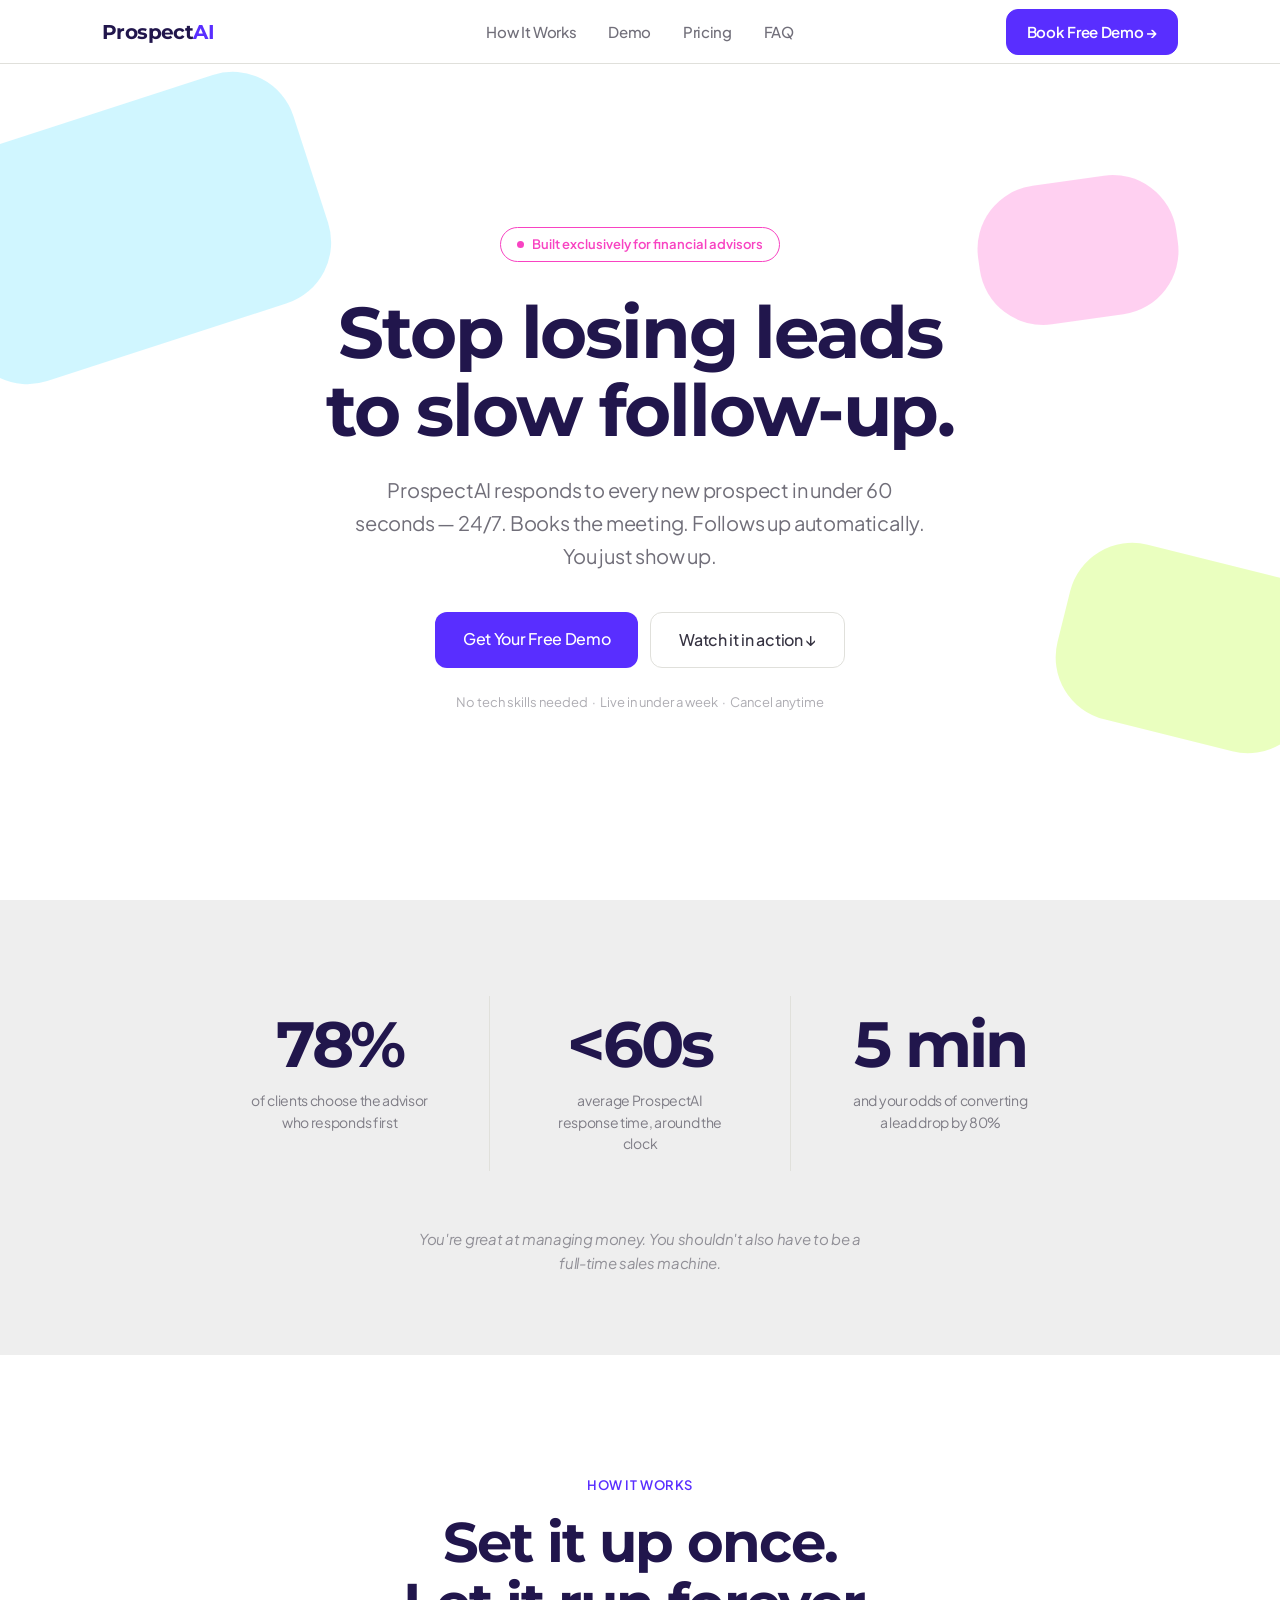
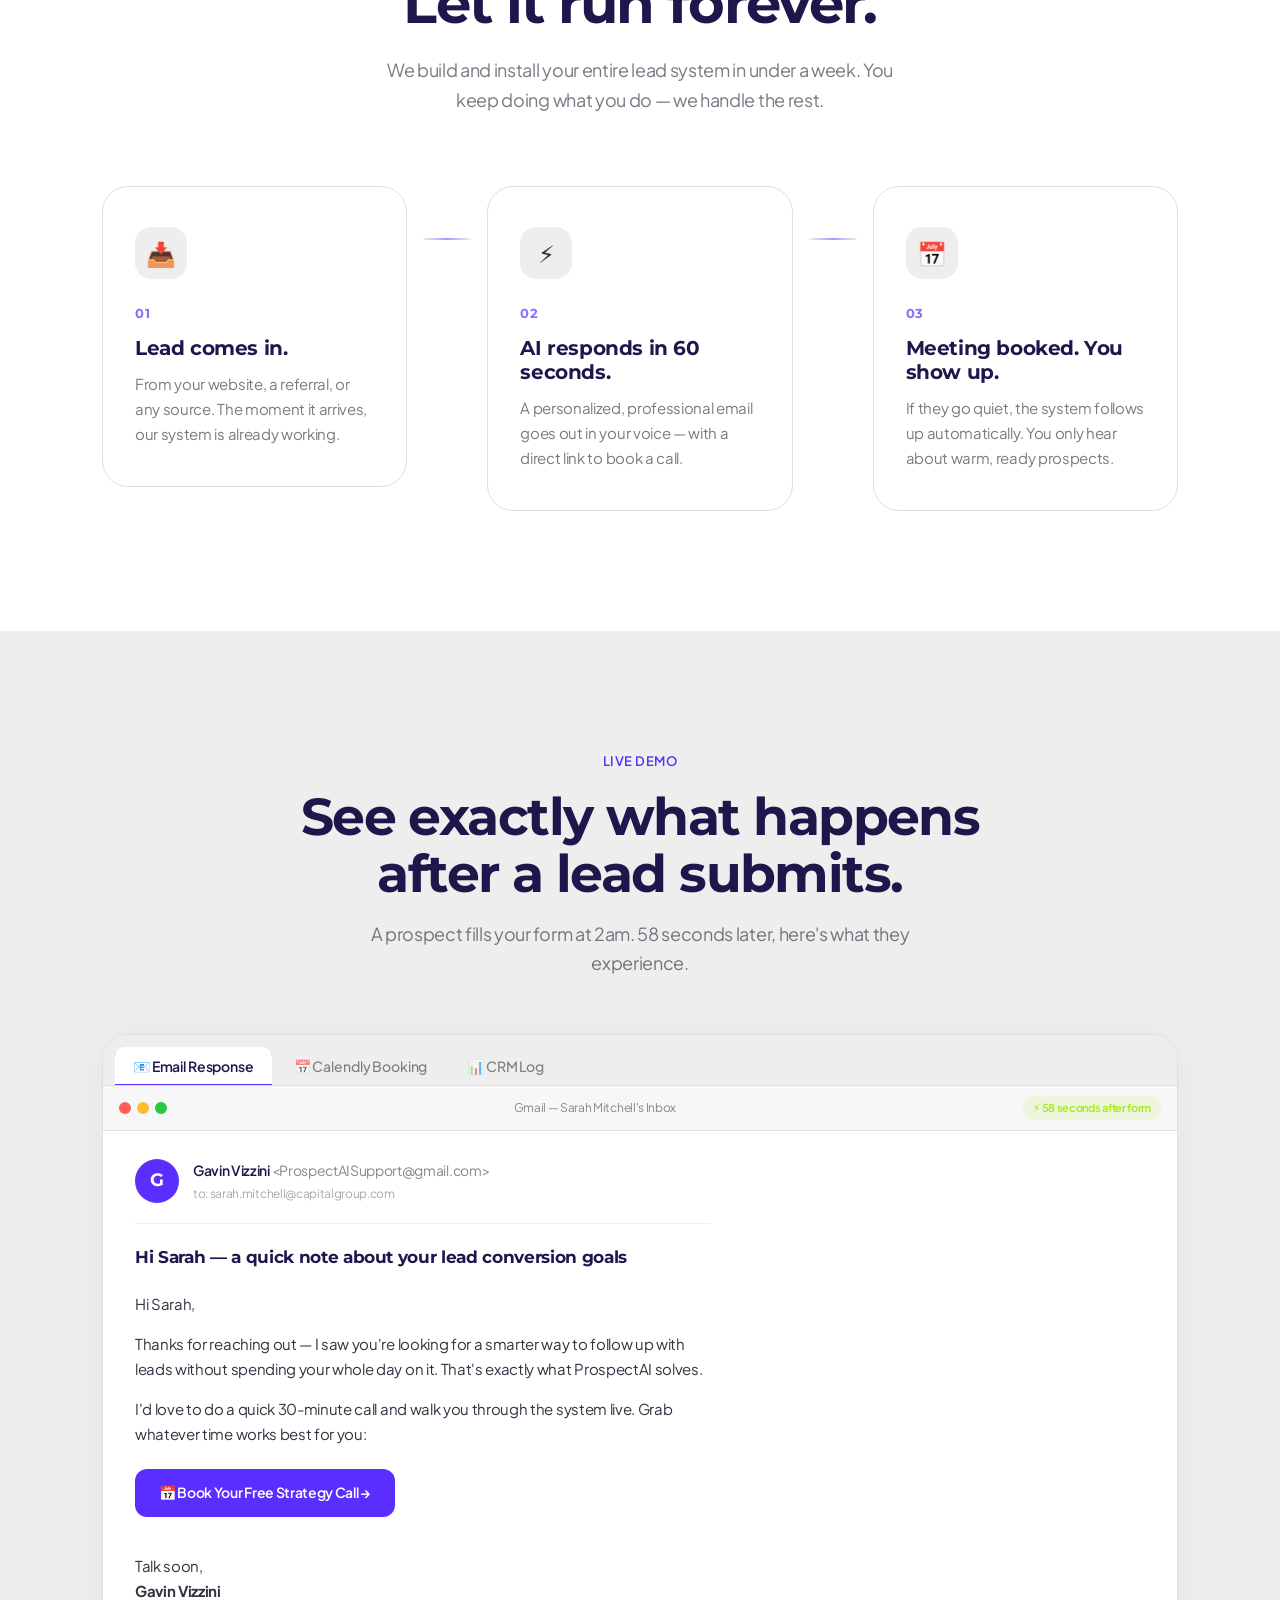
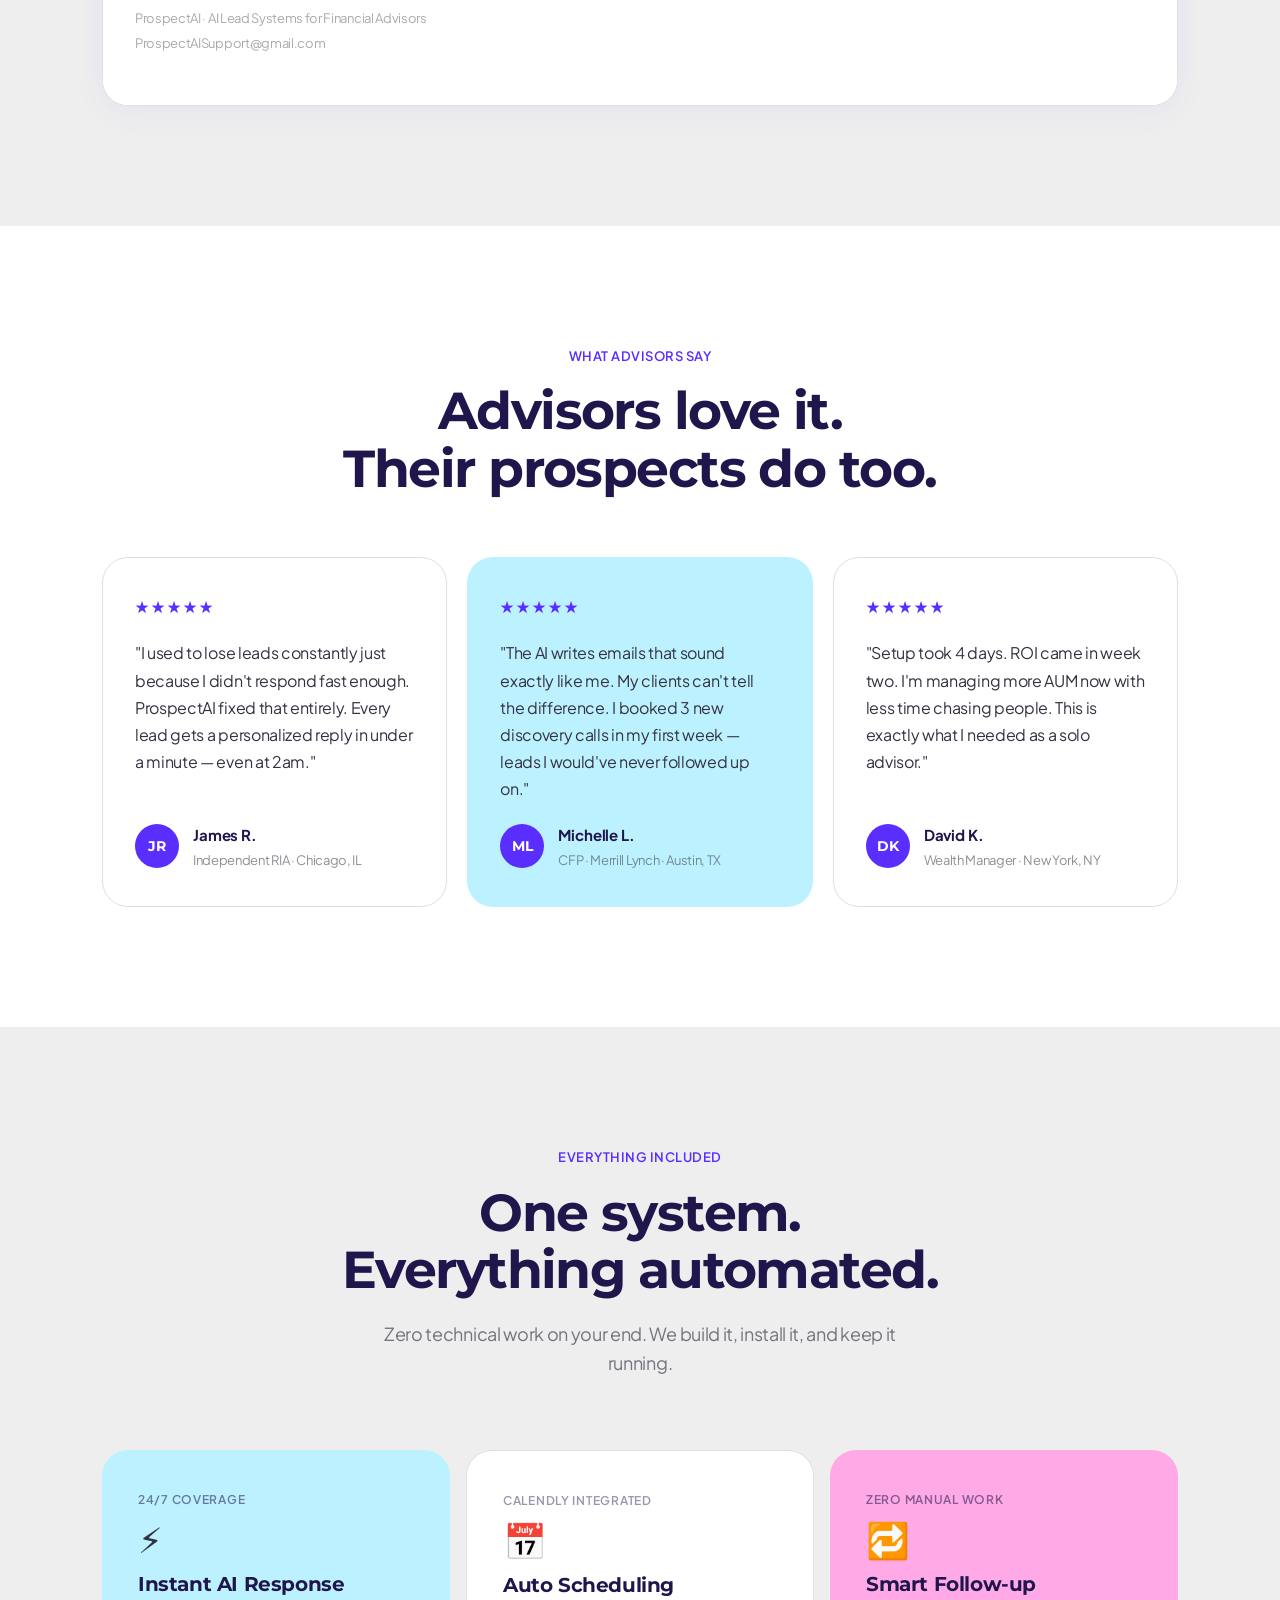
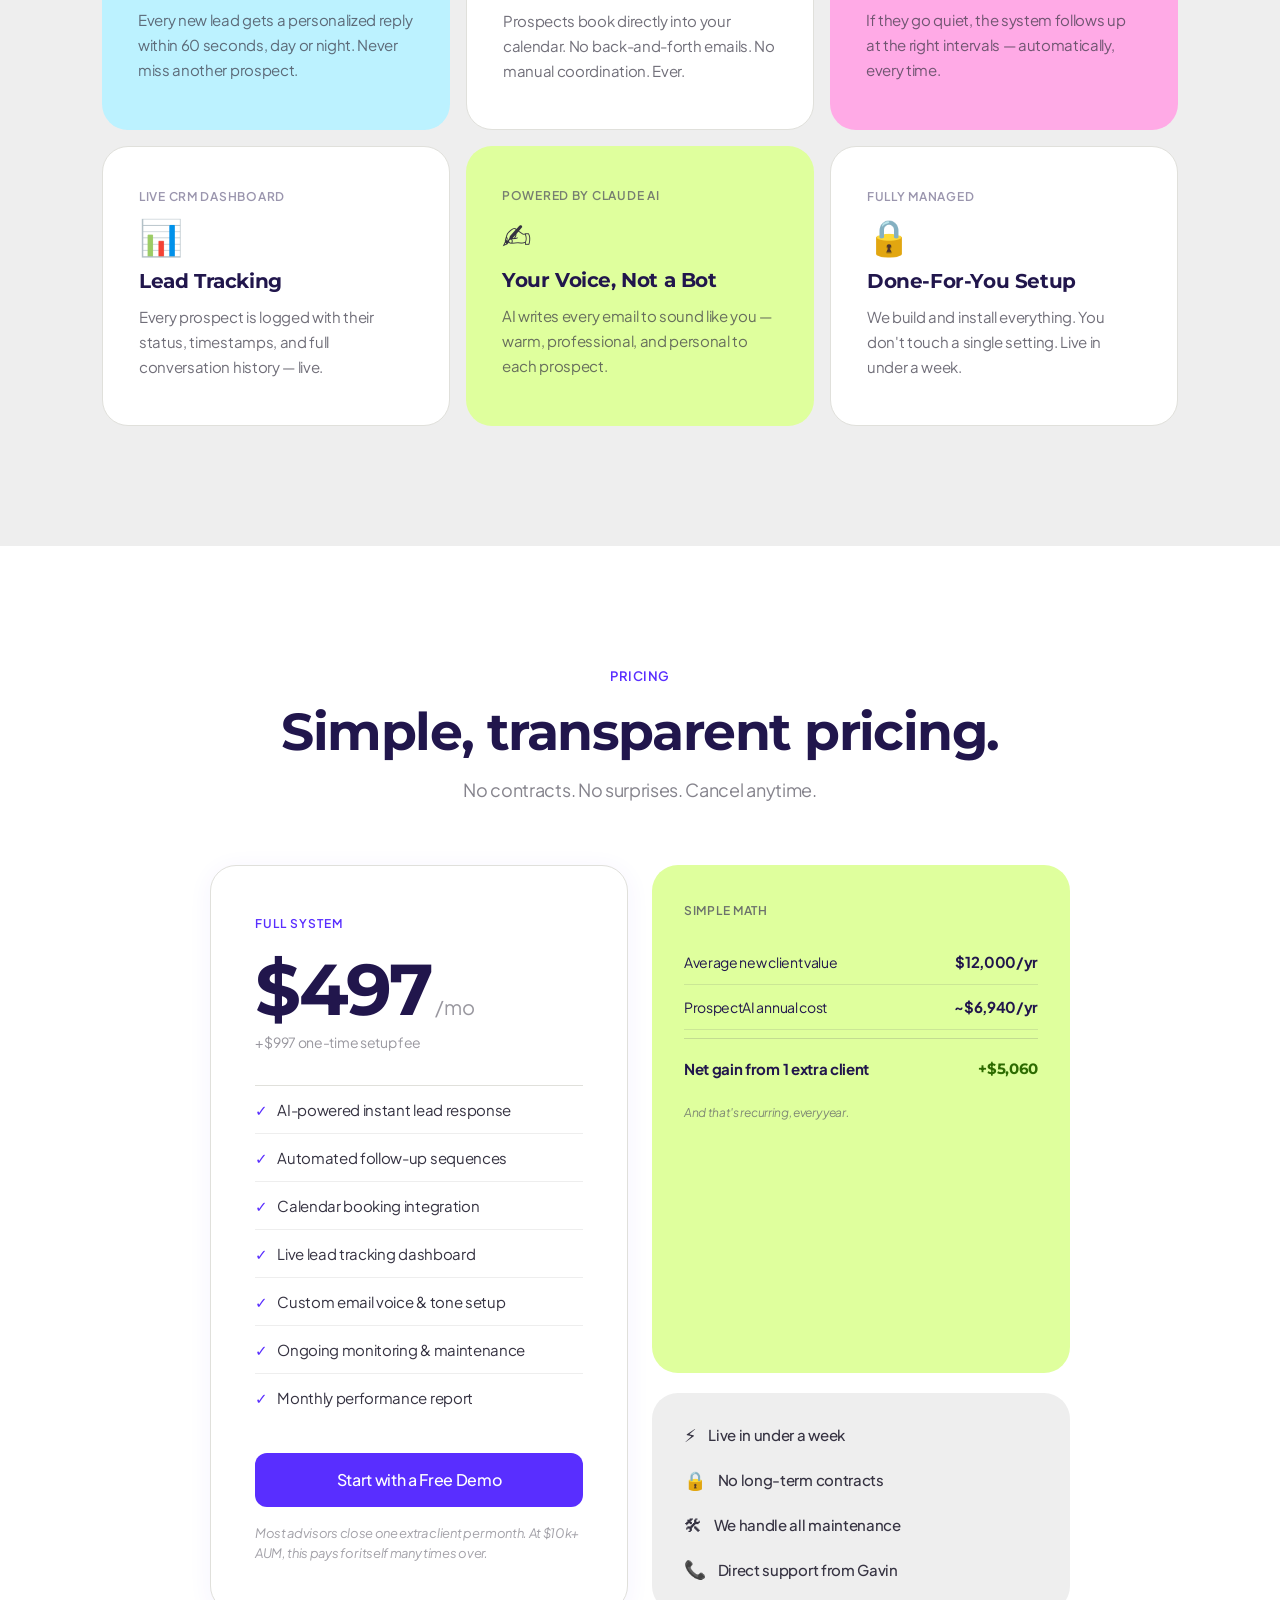
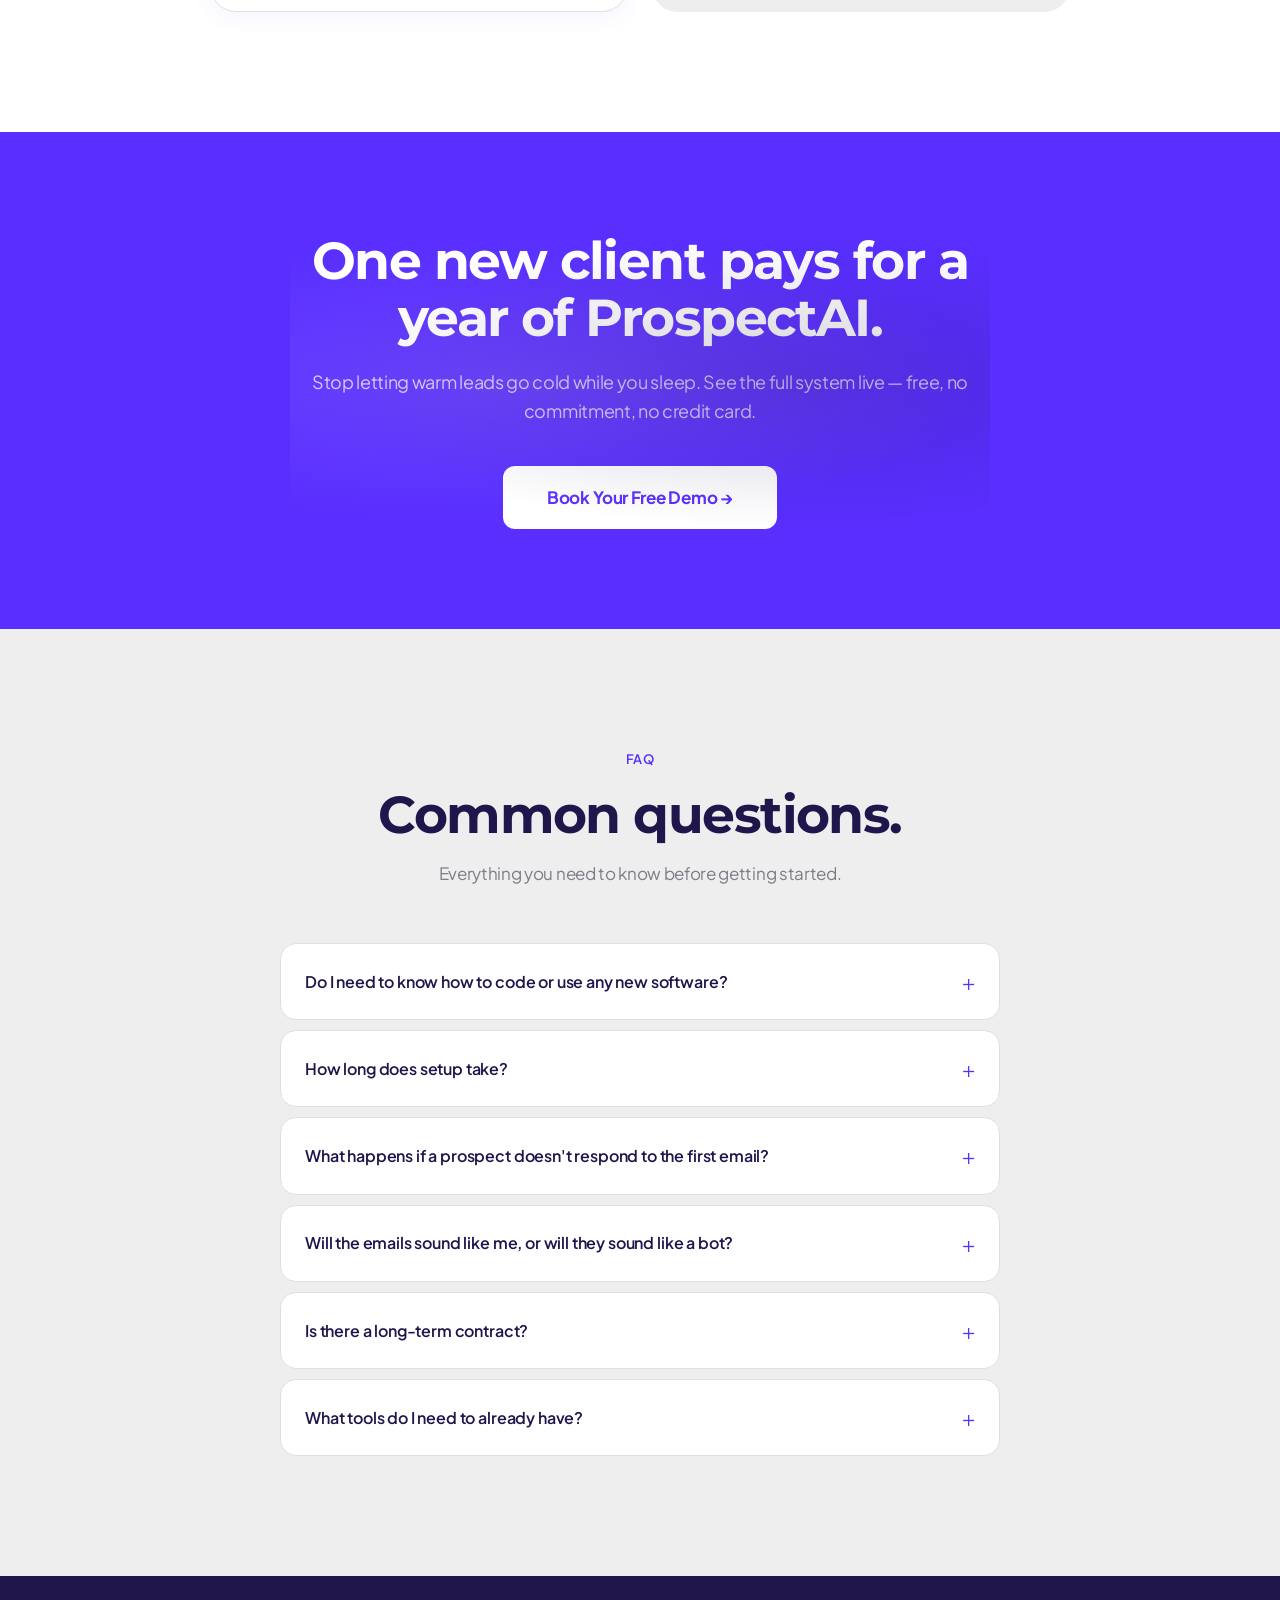
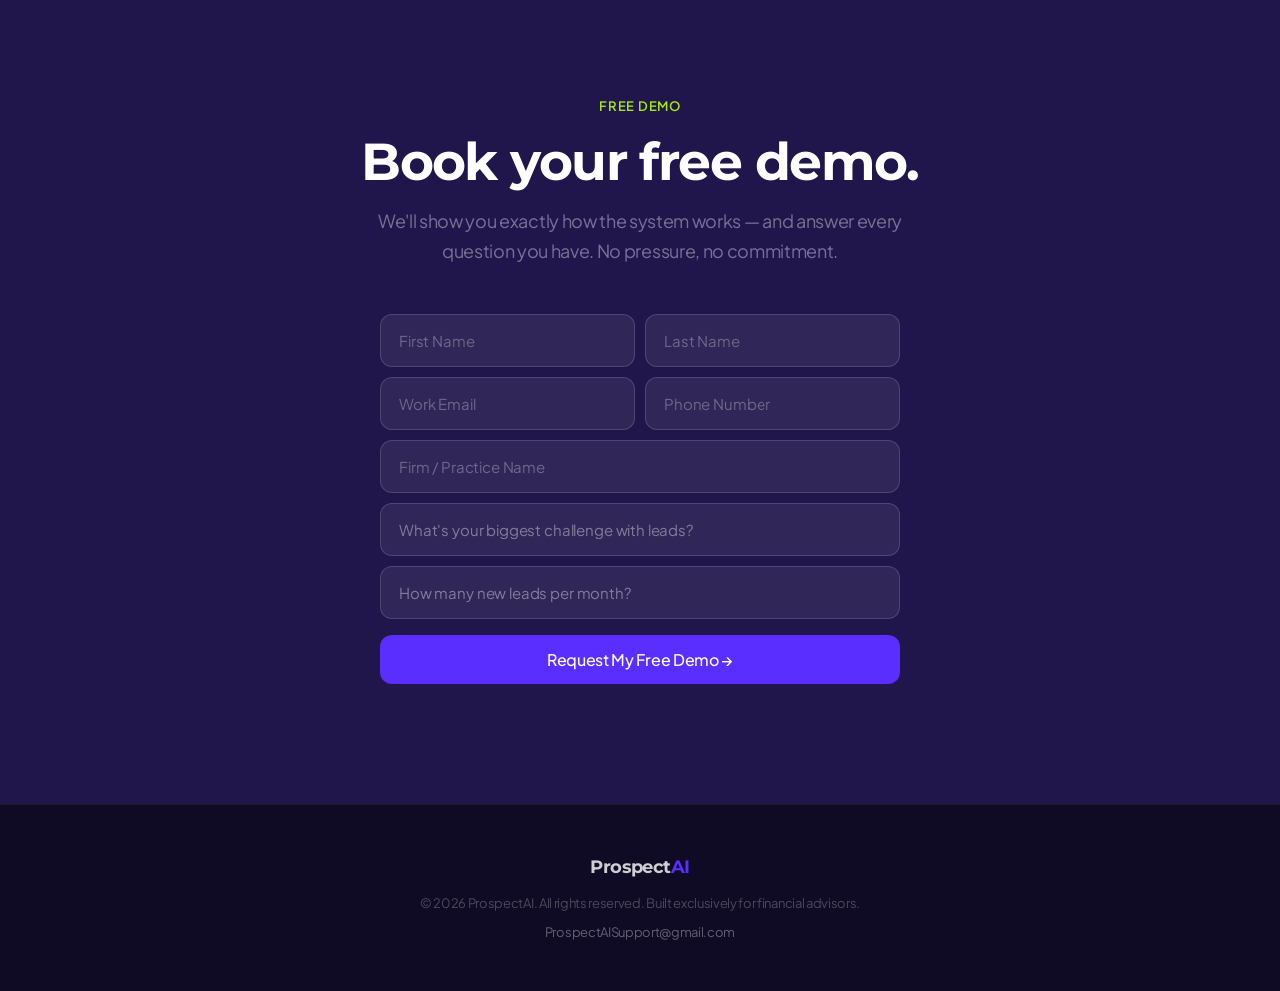
==== index.html @ 28f5a431 "Redesign website with Adora design system Full visual overhaul: light theme, Rich Violet headlines, " ====
<!DOCTYPE html>
<html lang="en">
<head>
  <meta charset="UTF-8" />
  <meta name="viewport" content="width=device-width, initial-scale=1.0" />
  <title>ProspectAI — AI Lead Systems for Financial Advisors</title>
  <link rel="stylesheet" href="styles.css" />
</head>
<body>

  <!-- NAV -->
  <nav class="nav">
    <div class="nav-inner">
      <div class="nav-logo">Prospect<span class="logo-ai">AI</span></div>
      <div class="nav-links">
        <a href="#how"     class="nav-link">How It Works</a>
        <a href="#demo"    class="nav-link">Demo</a>
        <a href="#pricing" class="nav-link">Pricing</a>
        <a href="#faq"     class="nav-link">FAQ</a>
      </div>
      <a href="#contact" class="nav-cta">Book Free Demo →</a>
    </div>
  </nav>

  <!-- HERO -->
  <section class="hero">
    <div class="hero-blob hero-blob-1"></div>
    <div class="hero-blob hero-blob-2"></div>
    <div class="hero-blob hero-blob-3"></div>
    <div class="hero-content">
      <div class="hero-badge">
        <span class="badge-dot"></span>
        Built exclusively for financial advisors
      </div>
      <h1>Stop losing leads<br>to slow follow-up.</h1>
      <p class="hero-sub">ProspectAI responds to every new prospect in under 60 seconds — 24/7. Books the meeting. Follows up automatically. You just show up.</p>
      <div class="hero-actions">
        <a href="#contact" class="btn-primary">Get Your Free Demo</a>
        <a href="#demo"    class="btn-ghost">Watch it in action ↓</a>
      </div>
      <p class="hero-note">No tech skills needed &nbsp;·&nbsp; Live in under a week &nbsp;·&nbsp; Cancel anytime</p>
    </div>
  </section>

  <!-- STATS BAND -->
  <section class="stats-band">
    <div class="stats-inner">
      <div class="stat-item">
        <div class="stat-number">78%</div>
        <div class="stat-label">of clients choose the advisor who responds first</div>
      </div>
      <div class="stat-rule"></div>
      <div class="stat-item">
        <div class="stat-number">&lt;60s</div>
        <div class="stat-label">average ProspectAI response time, around the clock</div>
      </div>
      <div class="stat-rule"></div>
      <div class="stat-item">
        <div class="stat-number">5 min</div>
        <div class="stat-label">and your odds of converting a lead drop by 80%</div>
      </div>
    </div>
    <p class="stats-note">You're great at managing money. You shouldn't also have to be a full-time sales machine.</p>
  </section>

  <!-- HOW IT WORKS -->
  <section class="hiw" id="how">
    <div class="section-container">
      <span class="section-eyebrow">How it works</span>
      <h2 class="hiw-h2">Set it up once.<br>Let it run forever.</h2>
      <p class="hiw-sub">We build and install your entire lead system in under a week. You keep doing what you do — we handle the rest.</p>
      <div class="hiw-steps">

        <div class="hiw-step">
          <div class="step-icon-wrap"><span class="step-icon">📥</span></div>
          <div class="step-num">01</div>
          <h3>Lead comes in.</h3>
          <p>From your website, a referral, or any source. The moment it arrives, our system is already working.</p>
        </div>

        <div class="hiw-connector"><div class="connector-line"></div></div>

        <div class="hiw-step">
          <div class="step-icon-wrap"><span class="step-icon">⚡</span></div>
          <div class="step-num">02</div>
          <h3>AI responds in 60 seconds.</h3>
          <p>A personalized, professional email goes out in your voice — with a direct link to book a call.</p>
        </div>

        <div class="hiw-connector"><div class="connector-line"></div></div>

        <div class="hiw-step">
          <div class="step-icon-wrap"><span class="step-icon">📅</span></div>
          <div class="step-num">03</div>
          <h3>Meeting booked. You show up.</h3>
          <p>If they go quiet, the system follows up automatically. You only hear about warm, ready prospects.</p>
        </div>

      </div>
    </div>
  </section>

  <!-- LIVE DEMO SECTION -->
  <section class="demo-section" id="demo">
    <div class="section-container">
      <span class="demo-eyebrow">Live Demo</span>
      <h2 class="demo-h2">See exactly what happens<br>after a lead submits.</h2>
      <p class="section-sub">A prospect fills your form at 2am. 58 seconds later, here's what they experience.</p>

      <div class="demo-wrap">
        <div class="demo-tabs-row">
          <button class="dtab dtab-active" onclick="demoTab(this,'email')">📧 Email Response</button>
          <button class="dtab" onclick="demoTab(this,'calendar')">📅 Calendly Booking</button>
          <button class="dtab" onclick="demoTab(this,'crm')">📊 CRM Log</button>
        </div>

        <!-- EMAIL PANEL -->
        <div class="dpanel" id="dpanel-email">
          <div class="browser-chrome">
            <div class="bc-bar">
              <div class="bc-dots">
                <span class="bcdot" style="background:#ff5f57"></span>
                <span class="bcdot" style="background:#febc2e"></span>
                <span class="bcdot" style="background:#28c840"></span>
              </div>
              <span class="bc-title">Gmail — Sarah Mitchell's Inbox</span>
              <span class="bc-badge">⚡ 58 seconds after form</span>
            </div>
            <div class="em-body">
              <div class="em-header-row">
                <div class="em-avatar">G</div>
                <div class="em-header-text">
                  <div class="em-from">Gavin Vizzini <span class="em-addr">&lt;ProspectAISupport@gmail.com&gt;</span></div>
                  <div class="em-to">to: sarah.mitchell@capitalgroup.com</div>
                </div>
              </div>
              <div class="em-subject">Hi Sarah — a quick note about your lead conversion goals</div>
              <div class="em-content">
                <p>Hi Sarah,</p>
                <p>Thanks for reaching out — I saw you're looking for a smarter way to follow up with leads without spending your whole day on it. That's exactly what ProspectAI solves.</p>
                <p>I'd love to do a quick 30-minute call and walk you through the system live. Grab whatever time works best for you:</p>
                <div class="em-cta-mock">📅 Book Your Free Strategy Call →</div>
                <p style="margin-top:20px">Talk soon,<br><strong>Gavin Vizzini</strong><br><span class="em-sig">ProspectAI · AI Lead Systems for Financial Advisors<br>ProspectAISupport@gmail.com</span></p>
              </div>
            </div>
          </div>
        </div>

        <!-- CALENDAR PANEL -->
        <div class="dpanel dpanel-hidden" id="dpanel-calendar">
          <div class="browser-chrome">
            <div class="bc-bar">
              <div class="bc-dots">
                <span class="bcdot" style="background:#ff5f57"></span>
                <span class="bcdot" style="background:#febc2e"></span>
                <span class="bcdot" style="background:#28c840"></span>
              </div>
              <span class="bc-title">Calendly · Book with Gavin Vizzini</span>
              <span class="bc-badge">📅 Sarah clicked the link</span>
            </div>
            <div class="cal-mock-body">
              <div class="cal-left-col">
                <div class="cal-host-avatar">G</div>
                <div class="cal-host-name">Gavin Vizzini</div>
                <div class="cal-event-title">30 Min Strategy Call</div>
                <div class="cal-event-meta">🕐 30 min &nbsp;·&nbsp; 📹 Zoom &nbsp;·&nbsp; 💰 Free</div>
                <div class="cal-event-desc">Walk through your current lead process and see a live demo of ProspectAI.</div>
              </div>
              <div class="cal-right-col">
                <div class="cal-month-label">May 2026 — Available Times</div>
                <div class="cal-slots">
                  <div class="cslot">9:00 AM</div>
                  <div class="cslot">9:30 AM</div>
                  <div class="cslot cslot-selected">10:00 AM — Confirmed ✓</div>
                  <div class="cslot">11:00 AM</div>
                  <div class="cslot">2:00 PM</div>
                  <div class="cslot">3:30 PM</div>
                </div>
              </div>
            </div>
          </div>
        </div>

        <!-- CRM PANEL -->
        <div class="dpanel dpanel-hidden" id="dpanel-crm">
          <div class="browser-chrome">
            <div class="bc-bar">
              <div class="bc-dots">
                <span class="bcdot" style="background:#ff5f57"></span>
                <span class="bcdot" style="background:#febc2e"></span>
                <span class="bcdot" style="background:#28c840"></span>
              </div>
              <span class="bc-title">ProspectAI CRM — Google Sheets</span>
              <span class="bc-badge">📊 Auto-logged instantly</span>
            </div>
            <div class="crm-mock-body">
              <table class="crm-table">
                <thead>
                  <tr>
                    <th>Name</th><th>Email</th><th>Firm</th><th>Status</th><th>Response</th>
                  </tr>
                </thead>
                <tbody>
                  <tr class="crm-highlight">
                    <td><strong>Sarah Mitchell</strong></td>
                    <td>sarah@capitalgroup.com</td>
                    <td>Capital Group</td>
                    <td><span class="cstatus cstatus-booked">📅 Meeting Booked</span></td>
                    <td style="color:#5a8a00;font-weight:600">⚡ 58s</td>
                  </tr>
                  <tr>
                    <td>Michael Torres</td>
                    <td>m.torres@wealthco.com</td>
                    <td>WealthCo Advisors</td>
                    <td><span class="cstatus cstatus-sent">✉️ Email Sent</span></td>
                    <td style="color:#5a8a00;font-weight:600">⚡ 42s</td>
                  </tr>
                  <tr>
                    <td>Jennifer Park</td>
                    <td>j.park@fidelity.com</td>
                    <td>Fidelity</td>
                    <td><span class="cstatus cstatus-new">🔵 New Lead</span></td>
                    <td style="color:#5a8a00;font-weight:600">⚡ 61s</td>
                  </tr>
                  <tr>
                    <td>Robert Chen</td>
                    <td>r.chen@schwab.com</td>
                    <td>Charles Schwab</td>
                    <td><span class="cstatus cstatus-booked">📅 Meeting Booked</span></td>
                    <td style="color:#5a8a00;font-weight:600">⚡ 37s</td>
                  </tr>
                </tbody>
              </table>
            </div>
          </div>
        </div>

      </div>
    </div>
  </section>

  <!-- TESTIMONIALS -->
  <section class="testimonials">
    <div class="section-container">
      <span class="section-eyebrow">What advisors say</span>
      <h2 class="testi-h2">Advisors love it.<br>Their prospects do too.</h2>
      <div class="testi-grid">

        <div class="testi-card">
          <div class="testi-stars">★★★★★</div>
          <p class="testi-quote">"I used to lose leads constantly just because I didn't respond fast enough. ProspectAI fixed that entirely. Every lead gets a personalized reply in under a minute — even at 2am."</p>
          <div class="testi-author">
            <div class="testi-avatar">JR</div>
            <div>
              <div class="testi-name">James R.</div>
              <div class="testi-role">Independent RIA · Chicago, IL</div>
            </div>
          </div>
        </div>

        <div class="testi-card testi-card-featured">
          <div class="testi-stars">★★★★★</div>
          <p class="testi-quote">"The AI writes emails that sound exactly like me. My clients can't tell the difference. I booked 3 new discovery calls in my first week — leads I would've never followed up on."</p>
          <div class="testi-author">
            <div class="testi-avatar">ML</div>
            <div>
              <div class="testi-name">Michelle L.</div>
              <div class="testi-role">CFP · Merrill Lynch · Austin, TX</div>
            </div>
          </div>
        </div>

        <div class="testi-card">
          <div class="testi-stars">★★★★★</div>
          <p class="testi-quote">"Setup took 4 days. ROI came in week two. I'm managing more AUM now with less time chasing people. This is exactly what I needed as a solo advisor."</p>
          <div class="testi-author">
            <div class="testi-avatar">DK</div>
            <div>
              <div class="testi-name">David K.</div>
              <div class="testi-role">Wealth Manager · New York, NY</div>
            </div>
          </div>
        </div>

      </div>
    </div>
  </section>

  <!-- FEATURES -->
  <section class="features">
    <div class="section-container">
      <span class="section-eyebrow">Everything included</span>
      <h2 class="features-h2">One system.<br>Everything automated.</h2>
      <p class="features-sub">Zero technical work on your end. We build it, install it, and keep it running.</p>
      <div class="tile-grid">

        <div class="tile tile-blue">
          <div class="tile-eyebrow">24/7 Coverage</div>
          <div class="tile-icon">⚡</div>
          <h3>Instant AI Response</h3>
          <p>Every new lead gets a personalized reply within 60 seconds, day or night. Never miss another prospect.</p>
        </div>

        <div class="tile tile-white">
          <div class="tile-eyebrow">Calendly integrated</div>
          <div class="tile-icon">📅</div>
          <h3>Auto Scheduling</h3>
          <p>Prospects book directly into your calendar. No back-and-forth emails. No manual coordination. Ever.</p>
        </div>

        <div class="tile tile-pink">
          <div class="tile-eyebrow">Zero manual work</div>
          <div class="tile-icon">🔁</div>
          <h3>Smart Follow-up</h3>
          <p>If they go quiet, the system follows up at the right intervals — automatically, every time.</p>
        </div>

        <div class="tile tile-white">
          <div class="tile-eyebrow">Live CRM dashboard</div>
          <div class="tile-icon">📊</div>
          <h3>Lead Tracking</h3>
          <p>Every prospect is logged with their status, timestamps, and full conversation history — live.</p>
        </div>

        <div class="tile tile-green">
          <div class="tile-eyebrow">Powered by Claude AI</div>
          <div class="tile-icon">✍️</div>
          <h3>Your Voice, Not a Bot</h3>
          <p>AI writes every email to sound like you — warm, professional, and personal to each prospect.</p>
        </div>

        <div class="tile tile-white">
          <div class="tile-eyebrow">Fully managed</div>
          <div class="tile-icon">🔒</div>
          <h3>Done-For-You Setup</h3>
          <p>We build and install everything. You don't touch a single setting. Live in under a week.</p>
        </div>

      </div>
    </div>
  </section>

  <!-- PRICING -->
  <section class="pricing" id="pricing">
    <div class="section-container">
      <span class="section-eyebrow">Pricing</span>
      <h2 class="pricing-h2">Simple, transparent pricing.</h2>
      <p class="pricing-sub">No contracts. No surprises. Cancel anytime.</p>

      <div class="pricing-layout">
        <div class="pricing-card">
          <div class="plan-label">Full System</div>
          <div class="plan-price-row">
            <span class="plan-price">$497</span>
            <span class="plan-period">/mo</span>
          </div>
          <p class="plan-setup">+ $997 one-time setup fee</p>
          <ul class="plan-features">
            <li><span class="chk">✓</span>AI-powered instant lead response</li>
            <li><span class="chk">✓</span>Automated follow-up sequences</li>
            <li><span class="chk">✓</span>Calendar booking integration</li>
            <li><span class="chk">✓</span>Live lead tracking dashboard</li>
            <li><span class="chk">✓</span>Custom email voice &amp; tone setup</li>
            <li><span class="chk">✓</span>Ongoing monitoring &amp; maintenance</li>
            <li><span class="chk">✓</span>Monthly performance report</li>
          </ul>
          <a href="#contact" class="btn-primary btn-block">Start with a Free Demo</a>
          <p class="plan-note">Most advisors close one extra client per month. At $10k+ AUM, this pays for itself many times over.</p>
        </div>

        <div class="pricing-side">
          <div class="roi-card">
            <div class="roi-label">Simple math</div>
            <div class="roi-line">
              <span>Average new client value</span>
              <strong>$12,000/yr</strong>
            </div>
            <div class="roi-line">
              <span>ProspectAI annual cost</span>
              <strong>~$6,940/yr</strong>
            </div>
            <div class="roi-divider"></div>
            <div class="roi-line roi-result">
              <span>Net gain from 1 extra client</span>
              <strong class="roi-green">+$5,060</strong>
            </div>
            <p class="roi-note">And that's recurring, every year.</p>
          </div>
          <div class="pricing-bullets">
            <div class="pb-item"><span class="pb-icon">⚡</span><span>Live in under a week</span></div>
            <div class="pb-item"><span class="pb-icon">🔒</span><span>No long-term contracts</span></div>
            <div class="pb-item"><span class="pb-icon">🛠</span><span>We handle all maintenance</span></div>
            <div class="pb-item"><span class="pb-icon">📞</span><span>Direct support from Gavin</span></div>
          </div>
        </div>
      </div>
    </div>
  </section>

  <!-- CTA BAND -->
  <section class="cta-band">
    <div class="cta-band-inner">
      <div class="cta-band-glow"></div>
      <h2>One new client pays for a year of ProspectAI.</h2>
      <p>Stop letting warm leads go cold while you sleep. See the full system live — free, no commitment, no credit card.</p>
      <a href="#contact" class="btn-cta-large">Book Your Free Demo →</a>
    </div>
  </section>

  <!-- FAQ -->
  <section class="faq-section" id="faq">
    <div class="section-container">
      <span class="section-eyebrow">FAQ</span>
      <h2 class="faq-h2">Common questions.</h2>
      <p class="section-sub faq-sub">Everything you need to know before getting started.</p>
      <div class="faq-list">

        <details class="faq-item">
          <summary class="faq-q">Do I need to know how to code or use any new software?</summary>
          <div class="faq-a">Not at all. We build and install the entire system for you. Your only job is to show up to the meetings we book into your calendar.</div>
        </details>

        <details class="faq-item">
          <summary class="faq-q">How long does setup take?</summary>
          <div class="faq-a">Most advisors are live within 5–7 business days. We handle everything — setup, connecting your tools, testing the full workflow, and handing you a working system.</div>
        </details>

        <details class="faq-item">
          <summary class="faq-q">What happens if a prospect doesn't respond to the first email?</summary>
          <div class="faq-a">The system automatically sends follow-up messages at strategic intervals — without you lifting a finger. You only get notified when a prospect responds or books a call.</div>
        </details>

        <details class="faq-item">
          <summary class="faq-q">Will the emails sound like me, or will they sound like a bot?</summary>
          <div class="faq-a">Your voice, not a template. During onboarding we study how you write and calibrate the AI to match your tone. Prospects regularly think the email came directly from you.</div>
        </details>

        <details class="faq-item">
          <summary class="faq-q">Is there a long-term contract?</summary>
          <div class="faq-a">No contracts. Month-to-month, cancel anytime. The one-time setup fee covers building your custom system — after that it's a flat monthly fee for as long as you use it.</div>
        </details>

        <details class="faq-item">
          <summary class="faq-q">What tools do I need to already have?</summary>
          <div class="faq-a">Just Gmail and Calendly — tools most advisors already use. We handle everything else. No new software to learn or maintain.</div>
        </details>

      </div>
    </div>
  </section>

  <!-- CONTACT -->
  <section class="contact" id="contact">
    <div class="section-container">
      <span class="contact-eyebrow">Free Demo</span>
      <h2>Book your free demo.</h2>
      <p class="section-sub">We'll show you exactly how the system works — and answer every question you have. No pressure, no commitment.</p>
      <form class="contact-form" id="demo-form">
        <div class="form-row">
          <input type="text"  id="first_name" placeholder="First Name"   required />
          <input type="text"  id="last_name"  placeholder="Last Name"    required />
        </div>
        <div class="form-row">
          <input type="email" id="email"      placeholder="Work Email"   required />
          <input type="tel"   id="phone"      placeholder="Phone Number" />
        </div>
        <input type="text" id="firm" placeholder="Firm / Practice Name" required />
        <select id="interest" required>
          <option value="" disabled selected>What's your biggest challenge with leads?</option>
          <option value="Slow follow-up — leads go cold before I respond">Slow follow-up — leads go cold</option>
          <option value="Inconsistent follow-up — I forget to follow up">Inconsistent follow-up</option>
          <option value="No system — everything is manual">No system — everything is manual</option>
          <option value="Too busy to manage leads effectively">Too busy to manage leads</option>
        </select>
        <select id="leads_per_month" required>
          <option value="" disabled selected>How many new leads per month?</option>
          <option value="1-5 leads per month">1–5 leads/month</option>
          <option value="6-20 leads per month">6–20 leads/month</option>
          <option value="20+ leads per month">20+ leads/month</option>
        </select>
        <button type="submit" class="btn-primary btn-block" id="submit-btn">Request My Free Demo →</button>
        <div id="form-result" style="display:none;margin-top:16px;padding:14px;border-radius:12px;font-size:0.9rem;text-align:center;"></div>
      </form>
    </div>
  </section>

  <!-- FOOTER -->
  <footer>
    <div class="footer-inner">
      <p class="footer-logo">Prospect<span class="logo-ai">AI</span></p>
      <p class="footer-copy">© 2026 ProspectAI. All rights reserved. Built exclusively for financial advisors.</p>
      <p class="footer-contact"><a href="mailto:ProspectAISupport@gmail.com">ProspectAISupport@gmail.com</a></p>
    </div>
  </footer>

  <script>
    // Form submission
    document.getElementById('demo-form').addEventListener('submit', async function(e) {
      e.preventDefault();
      const btn = document.getElementById('submit-btn');
      const result = document.getElementById('form-result');
      btn.textContent = 'Sending...';
      btn.disabled = true;

      const data = {
        first_name:          document.getElementById('first_name').value,
        last_name:           document.getElementById('last_name').value,
        email:               document.getElementById('email').value,
        phone:               document.getElementById('phone').value || 'Not provided',
        firm_name:           document.getElementById('firm').value,
        interest:            document.getElementById('interest').value,
        source:              'ProspectAI Website',
        advisor_name:        'Gavin Vizzini',
        firm_name_prospect:  document.getElementById('firm').value,
        calendly_link:       'https://calendly.com/gavin22-work/30min'
      };

      try {
        const resp = await fetch('https://hook.us2.make.com/vkaxovngtm7f3tmqkkkw7vvokdbep0o2', {
          method: 'POST',
          headers: { 'Content-Type': 'application/json' },
          body: JSON.stringify(data)
        });
        if (resp.ok) {
          result.style.display  = 'block';
          result.style.background = 'rgba(89,46,255,0.08)';
          result.style.border   = '1px solid rgba(89,46,255,0.25)';
          result.style.color    = '#592eff';
          result.textContent    = "✅ Got it! You'll hear from us within 5 minutes.";
          this.reset();
        } else { throw new Error('err'); }
      } catch(err) {
        result.style.display  = 'block';
        result.style.background = 'rgba(248,67,194,0.08)';
        result.style.border   = '1px solid rgba(248,67,194,0.25)';
        result.style.color    = '#f843c2';
        result.textContent    = '❌ Something went wrong. Please try again.';
      }
      btn.textContent = 'Request My Free Demo →';
      btn.disabled    = false;
    });

    // Demo tab switcher
    function demoTab(btn, panel) {
      document.querySelectorAll('.dtab').forEach(t => t.classList.remove('dtab-active'));
      document.querySelectorAll('.dpanel').forEach(p => p.classList.add('dpanel-hidden'));
      btn.classList.add('dtab-active');
      document.getElementById('dpanel-' + panel).classList.remove('dpanel-hidden');
    }
  </script>

</body>
</html>
---- styles.css ----
/* =============================================
   ProspectAI — Adora Design System
   Light · Violet Bloom · Digital Canvas
   ============================================= */

@import url('https://fonts.googleapis.com/css2?family=Montserrat:wght@600;700&family=Plus+Jakarta+Sans:wght@400;500;600;700&display=swap');

*, *::before, *::after {
  box-sizing: border-box;
  margin: 0;
  padding: 0;
}

:root {
  --color-canvas-white:   #ffffff;
  --color-cloud-mist:     #e0e0db;
  --color-slate-text:     #353241;
  --color-rich-violet:    #21164c;
  --color-action-violet:  #592eff;
  --color-air-blue:       #bcf2ff;
  --color-lush-green:     #dfff9d;
  --color-sunset-pink:    #ffaae6;
  --color-neon-pink:      #f843c2;
  --color-aqua-blue:      #2ed6ff;
  --color-electric-green: #a2ea13;
  --color-soft-gray-fill: #eeeeee;

  --font-display: 'Montserrat', ui-sans-serif, system-ui, sans-serif;
  --font-body:    'Plus Jakarta Sans', ui-sans-serif, system-ui, sans-serif;

  --radius-cards:   26px;
  --radius-badges:  200px;
  --radius-buttons: 12px;
  --radius-accent:  64px;
}

html { scroll-behavior: smooth; }

body {
  font-family: var(--font-body);
  background: var(--color-canvas-white);
  color: var(--color-slate-text);
  -webkit-font-smoothing: antialiased;
  -moz-osx-font-smoothing: grayscale;
  overflow-x: hidden;
  line-height: 1.6;
  letter-spacing: -0.02em;
}

/* ── SHARED ── */

.section-container {
  max-width: 1140px;
  margin: 0 auto;
  padding: 0 32px;
}

/* ── BUTTONS ── */

.btn-primary {
  display: inline-block;
  background: var(--color-action-violet);
  color: #fff;
  text-decoration: none;
  font-family: var(--font-body);
  font-size: 16px;
  font-weight: 500;
  letter-spacing: -0.02em;
  padding: 14px 28px;
  border-radius: var(--radius-buttons);
  border: none;
  cursor: pointer;
  transition: opacity 0.18s ease, transform 0.15s ease;
  white-space: nowrap;
}
.btn-primary:hover  { opacity: 0.88; transform: translateY(-1px); }
.btn-primary:active { opacity: 1;    transform: none; }

.btn-ghost {
  display: inline-block;
  background: transparent;
  color: var(--color-slate-text);
  text-decoration: none;
  font-family: var(--font-body);
  font-size: 16px;
  font-weight: 500;
  letter-spacing: -0.02em;
  padding: 14px 28px;
  border-radius: var(--radius-buttons);
  border: 1px solid var(--color-cloud-mist);
  transition: background 0.18s ease, border-color 0.18s ease;
}
.btn-ghost:hover { background: var(--color-soft-gray-fill); border-color: #ccc; }

.btn-block {
  display: block;
  width: 100%;
  text-align: center;
}

.btn-large {
  font-size: 18px;
  padding: 18px 40px;
}

/* ══════════════════════════════════════
   NAV
══════════════════════════════════════ */

.nav {
  position: fixed;
  top: 0; left: 0; right: 0;
  z-index: 9999;
  height: 64px;
  display: flex;
  align-items: center;
  background: rgba(255,255,255,0.88);
  backdrop-filter: blur(16px);
  -webkit-backdrop-filter: blur(16px);
  border-bottom: 1px solid var(--color-cloud-mist);
}

.nav-inner {
  max-width: 1140px;
  margin: 0 auto;
  padding: 0 32px;
  width: 100%;
  display: flex;
  align-items: center;
  justify-content: space-between;
}

.nav-logo {
  font-family: var(--font-display);
  font-size: 20px;
  font-weight: 700;
  color: var(--color-rich-violet);
  letter-spacing: -0.03em;
  text-decoration: none;
}

.logo-ai {
  color: var(--color-action-violet);
}

.nav-links {
  display: flex;
  gap: 32px;
  position: absolute;
  left: 50%;
  transform: translateX(-50%);
}

.nav-link {
  font-size: 15px;
  font-weight: 500;
  color: var(--color-slate-text);
  text-decoration: none;
  opacity: 0.7;
  transition: opacity 0.15s;
}
.nav-link:hover { opacity: 1; }

.nav-cta {
  font-family: var(--font-body);
  font-size: 15px;
  font-weight: 600;
  color: var(--color-canvas-white);
  background: var(--color-action-violet);
  text-decoration: none;
  padding: 10px 20px;
  border-radius: var(--radius-buttons);
  border: 1px solid var(--color-action-violet);
  transition: opacity 0.18s;
  white-space: nowrap;
  letter-spacing: -0.02em;
}
.nav-cta:hover { opacity: 0.85; }

/* ══════════════════════════════════════
   HERO
══════════════════════════════════════ */

.hero {
  position: relative;
  min-height: 100vh;
  display: flex;
  flex-direction: column;
  align-items: center;
  justify-content: center;
  text-align: center;
  background: var(--color-canvas-white);
  overflow: hidden;
  padding: 120px 32px 80px;
}

/* Decorative pastel blobs */
.hero-blob {
  position: absolute;
  border-radius: var(--radius-accent);
  pointer-events: none;
  z-index: 0;
}
.hero-blob-1 {
  width: 380px; height: 240px;
  background: var(--color-air-blue);
  top: 12%; left: -60px;
  transform: rotate(-18deg);
  opacity: 0.7;
}
.hero-blob-2 {
  width: 260px; height: 180px;
  background: var(--color-lush-green);
  bottom: 18%; right: -40px;
  transform: rotate(14deg);
  opacity: 0.65;
}
.hero-blob-3 {
  width: 200px; height: 140px;
  background: var(--color-sunset-pink);
  top: 20%; right: 8%;
  transform: rotate(-8deg);
  opacity: 0.55;
}

.hero-content {
  position: relative;
  z-index: 1;
  max-width: 800px;
}

.hero-badge {
  display: inline-flex;
  align-items: center;
  gap: 8px;
  font-size: 13px;
  font-weight: 600;
  color: var(--color-neon-pink);
  border: 1px solid var(--color-neon-pink);
  border-radius: var(--radius-badges);
  padding: 6px 16px;
  margin-bottom: 32px;
  letter-spacing: 0;
}

.badge-dot {
  width: 7px; height: 7px;
  border-radius: 50%;
  background: var(--color-neon-pink);
  display: inline-block;
  flex-shrink: 0;
}

.hero h1 {
  font-family: var(--font-display);
  font-size: clamp(48px, 7vw, 72px);
  font-weight: 700;
  color: var(--color-rich-violet);
  line-height: 1.08;
  letter-spacing: -0.03em;
  margin-bottom: 24px;
}

.hero-sub {
  font-size: clamp(17px, 2vw, 20px);
  color: var(--color-slate-text);
  opacity: 0.7;
  max-width: 580px;
  margin: 0 auto 40px;
  line-height: 1.65;
  font-weight: 400;
  letter-spacing: -0.01em;
}

.hero-actions {
  display: flex;
  gap: 12px;
  justify-content: center;
  flex-wrap: wrap;
  margin-bottom: 24px;
}

.hero-note {
  font-size: 13px;
  color: var(--color-slate-text);
  opacity: 0.4;
  letter-spacing: 0;
}

/* ══════════════════════════════════════
   STATS BAND
══════════════════════════════════════ */

.stats-band {
  background: var(--color-soft-gray-fill);
  padding: 80px 32px;
  text-align: center;
}

.stats-inner {
  display: flex;
  align-items: stretch;
  justify-content: center;
  max-width: 900px;
  margin: 0 auto 40px;
  gap: 0;
}

.stat-item {
  flex: 1;
  padding: 32px 24px;
}

.stat-number {
  font-family: var(--font-display);
  font-size: clamp(44px, 5.5vw, 64px);
  font-weight: 700;
  color: var(--color-rich-violet);
  letter-spacing: -0.04em;
  line-height: 1;
  margin-bottom: 14px;
}

.stat-label {
  font-size: 14px;
  color: var(--color-slate-text);
  opacity: 0.6;
  line-height: 1.55;
  max-width: 180px;
  margin: 0 auto;
}

.stat-rule {
  width: 1px;
  background: var(--color-cloud-mist);
  flex-shrink: 0;
  margin: 16px 0;
}

.stats-note {
  font-size: 15px;
  color: var(--color-slate-text);
  opacity: 0.5;
  max-width: 460px;
  margin: 0 auto;
  font-style: italic;
  line-height: 1.6;
}

/* ══════════════════════════════════════
   HOW IT WORKS
══════════════════════════════════════ */

.hiw {
  background: var(--color-canvas-white);
  padding: 120px 0;
  text-align: center;
}

.section-eyebrow {
  font-size: 13px;
  font-weight: 600;
  color: var(--color-action-violet);
  letter-spacing: 0.04em;
  text-transform: uppercase;
  margin-bottom: 16px;
  display: block;
}

.hiw-h2 {
  font-family: var(--font-display);
  font-size: clamp(36px, 4.5vw, 56px);
  font-weight: 700;
  color: var(--color-rich-violet);
  letter-spacing: -0.03em;
  line-height: 1.1;
  margin-bottom: 20px;
}

.hiw-sub {
  font-size: 18px;
  color: var(--color-slate-text);
  opacity: 0.65;
  max-width: 540px;
  margin: 0 auto 72px;
  line-height: 1.65;
}

.hiw-steps {
  display: flex;
  align-items: flex-start;
  justify-content: center;
  gap: 0;
}

.hiw-step {
  flex: 1;
  max-width: 320px;
  background: var(--color-canvas-white);
  border: 1px solid var(--color-cloud-mist);
  border-radius: var(--radius-cards);
  padding: 40px 32px;
  text-align: left;
  transition: box-shadow 0.2s ease;
}
.hiw-step:hover {
  box-shadow: 0 8px 32px rgba(89,46,255,0.08);
}

.step-icon-wrap {
  width: 52px; height: 52px;
  background: var(--color-soft-gray-fill);
  border-radius: 16px;
  display: flex;
  align-items: center;
  justify-content: center;
  font-size: 24px;
  margin-bottom: 24px;
}

.step-num {
  font-family: var(--font-display);
  font-size: 13px;
  font-weight: 700;
  color: var(--color-action-violet);
  letter-spacing: 0.06em;
  margin-bottom: 12px;
  opacity: 0.7;
}

.hiw-step h3 {
  font-family: var(--font-display);
  font-size: 20px;
  font-weight: 700;
  color: var(--color-rich-violet);
  letter-spacing: -0.02em;
  line-height: 1.2;
  margin-bottom: 12px;
}

.hiw-step p {
  font-size: 15px;
  color: var(--color-slate-text);
  opacity: 0.65;
  line-height: 1.65;
}

.hiw-connector {
  display: flex;
  align-items: center;
  justify-content: center;
  padding: 0 16px;
  padding-top: 52px;
  flex-shrink: 0;
}

.connector-line {
  width: 48px;
  height: 2px;
  background: linear-gradient(90deg, var(--color-cloud-mist), var(--color-action-violet), var(--color-cloud-mist));
  border-radius: 2px;
  opacity: 0.5;
}

/* ══════════════════════════════════════
   DEMO SECTION
══════════════════════════════════════ */

.demo-section {
  background: var(--color-soft-gray-fill);
  padding: 120px 32px;
}

.demo-eyebrow {
  font-size: 13px;
  font-weight: 600;
  text-transform: uppercase;
  letter-spacing: 0.04em;
  color: var(--color-action-violet);
  text-align: center;
  margin-bottom: 16px;
  display: block;
}

.demo-h2 {
  font-family: var(--font-display);
  font-size: clamp(32px, 4.5vw, 52px);
  font-weight: 700;
  letter-spacing: -0.03em;
  color: var(--color-rich-violet);
  text-align: center;
  line-height: 1.1;
  margin-bottom: 16px;
}

.section-sub {
  font-size: 18px;
  color: var(--color-slate-text);
  opacity: 0.65;
  max-width: 560px;
  margin: 0 auto 56px;
  line-height: 1.65;
  text-align: center;
}

.demo-wrap {
  border-radius: var(--radius-cards);
  overflow: hidden;
  border: 1px solid var(--color-cloud-mist);
  background: var(--color-canvas-white);
  box-shadow: 0 4px 32px rgba(89,46,255,0.06);
}

.demo-tabs-row {
  display: flex;
  background: var(--color-soft-gray-fill);
  border-bottom: 1px solid var(--color-cloud-mist);
  padding: 12px 12px 0;
  gap: 4px;
}

.dtab {
  padding: 10px 18px;
  border: none;
  background: transparent;
  border-radius: 10px 10px 0 0;
  font-size: 14px;
  font-weight: 500;
  font-family: var(--font-body);
  color: var(--color-slate-text);
  opacity: 0.6;
  cursor: pointer;
  transition: all 0.15s;
  letter-spacing: -0.01em;
}
.dtab:hover { opacity: 1; background: rgba(89,46,255,0.05); }
.dtab-active {
  background: var(--color-canvas-white);
  opacity: 1;
  color: var(--color-rich-violet);
  font-weight: 600;
  box-shadow: 0 -1px 0 0 var(--color-action-violet) inset;
}

.dpanel { background: var(--color-canvas-white); }
.dpanel-hidden { display: none; }

/* Browser Chrome */
.browser-chrome { background: var(--color-canvas-white); }

.bc-bar {
  display: flex;
  align-items: center;
  gap: 12px;
  background: #f7f7f8;
  padding: 10px 16px;
  border-bottom: 1px solid var(--color-cloud-mist);
}
.bc-dots { display: flex; gap: 6px; }
.bcdot { width: 12px; height: 12px; border-radius: 50%; display: inline-block; }
.bc-title { font-size: 12px; color: #888; flex: 1; text-align: center; }
.bc-badge {
  font-size: 11px;
  font-weight: 600;
  color: var(--color-electric-green);
  background: rgba(162,234,19,0.12);
  padding: 3px 10px;
  border-radius: var(--radius-badges);
  white-space: nowrap;
}

/* EMAIL PANEL */
.em-body { padding: 28px 32px 36px; max-width: 640px; }
.em-header-row {
  display: flex;
  align-items: center;
  gap: 14px;
  margin-bottom: 20px;
  padding-bottom: 20px;
  border-bottom: 1px solid var(--color-soft-gray-fill);
}
.em-avatar {
  width: 44px; height: 44px;
  border-radius: 50%;
  background: var(--color-action-violet);
  color: #fff;
  display: flex; align-items: center; justify-content: center;
  font-size: 18px; font-weight: 700;
  flex-shrink: 0;
  font-family: var(--font-display);
}
.em-from { font-size: 14px; font-weight: 600; color: var(--color-rich-violet); }
.em-addr { font-weight: 400; color: #888; }
.em-to   { font-size: 12px; color: #aaa; margin-top: 3px; }
.em-subject {
  font-family: var(--font-display);
  font-size: 17px;
  font-weight: 700;
  color: var(--color-rich-violet);
  margin-bottom: 20px;
  letter-spacing: -0.02em;
}
.em-content { font-size: 15px; line-height: 1.7; color: var(--color-slate-text); }
.em-content p { margin-bottom: 14px; }
.em-cta-mock {
  display: inline-block;
  background: var(--color-action-violet);
  color: #fff;
  padding: 12px 24px;
  border-radius: var(--radius-buttons);
  font-size: 14px;
  font-weight: 600;
  margin: 8px 0 16px;
  cursor: default;
}
.em-sig { font-size: 13px; color: #aaa; line-height: 1.5; }

/* CALENDAR PANEL */
.cal-mock-body { display: flex; min-height: 320px; }
.cal-left-col {
  width: 220px;
  flex-shrink: 0;
  padding: 28px 24px;
  border-right: 1px solid var(--color-cloud-mist);
  background: #fafafa;
}
.cal-host-avatar {
  width: 48px; height: 48px;
  border-radius: 50%;
  background: var(--color-action-violet);
  color: #fff;
  display: flex; align-items: center; justify-content: center;
  font-size: 18px; font-weight: 700;
  margin-bottom: 14px;
  font-family: var(--font-display);
}
.cal-host-name  { font-size: 15px; font-weight: 700; color: var(--color-rich-violet); margin-bottom: 4px; }
.cal-event-title { font-size: 14px; font-weight: 600; color: var(--color-slate-text); margin-bottom: 8px; }
.cal-event-meta  { font-size: 12px; color: #888; line-height: 1.8; margin-bottom: 12px; }
.cal-event-desc  { font-size: 12px; color: #aaa; line-height: 1.5; }
.cal-right-col { flex: 1; padding: 28px 24px; }
.cal-month-label { font-size: 14px; font-weight: 600; color: var(--color-rich-violet); margin-bottom: 16px; }
.cal-slots { display: flex; flex-direction: column; gap: 8px; }
.cslot {
  padding: 10px 16px;
  border: 1px solid var(--color-cloud-mist);
  border-radius: 10px;
  font-size: 14px;
  color: var(--color-slate-text);
  cursor: default;
  transition: all 0.15s;
}
.cslot-selected {
  background: var(--color-action-violet);
  color: #fff;
  border-color: var(--color-action-violet);
  font-weight: 600;
}

/* CRM PANEL */
.crm-mock-body { overflow-x: auto; }
.crm-table { width: 100%; border-collapse: collapse; }
.crm-table th {
  padding: 12px 16px;
  text-align: left;
  font-size: 11px;
  font-weight: 600;
  text-transform: uppercase;
  letter-spacing: 0.5px;
  color: #888;
  background: #f7f7f8;
  border-bottom: 1px solid var(--color-cloud-mist);
}
.crm-table td {
  padding: 14px 16px;
  font-size: 14px;
  border-bottom: 1px solid var(--color-soft-gray-fill);
  color: var(--color-slate-text);
}
.crm-table tr:last-child td { border-bottom: none; }
.crm-highlight td { background: rgba(89,46,255,0.03); }
.cstatus {
  display: inline-flex;
  align-items: center;
  gap: 4px;
  padding: 4px 10px;
  border-radius: var(--radius-badges);
  font-size: 12px;
  font-weight: 500;
}
.cstatus-booked { background: rgba(89,46,255,0.08); color: var(--color-action-violet); }
.cstatus-sent   { background: rgba(248,67,194,0.08); color: var(--color-neon-pink); }
.cstatus-new    { background: rgba(162,234,19,0.12); color: #5a8a00; }

/* ══════════════════════════════════════
   TESTIMONIALS
══════════════════════════════════════ */

.testimonials {
  background: var(--color-canvas-white);
  padding: 120px 0;
  text-align: center;
}

.testi-h2 {
  font-family: var(--font-display);
  font-size: clamp(34px, 4.5vw, 52px);
  font-weight: 700;
  color: var(--color-rich-violet);
  letter-spacing: -0.03em;
  line-height: 1.1;
  margin-bottom: 60px;
}

.testi-grid {
  display: grid;
  grid-template-columns: repeat(3, 1fr);
  gap: 20px;
  text-align: left;
}

.testi-card {
  background: var(--color-canvas-white);
  border: 1px solid var(--color-cloud-mist);
  border-radius: var(--radius-cards);
  padding: 36px 32px;
  display: flex;
  flex-direction: column;
  gap: 20px;
  transition: box-shadow 0.2s ease;
}
.testi-card:hover { box-shadow: 0 8px 32px rgba(89,46,255,0.07); }

.testi-card-featured {
  background: var(--color-air-blue);
  border-color: transparent;
}

.testi-stars {
  color: var(--color-action-violet);
  font-size: 16px;
  letter-spacing: 2px;
}

.testi-quote {
  font-size: 16px;
  line-height: 1.7;
  color: var(--color-slate-text);
  flex: 1;
  font-weight: 400;
}

.testi-author {
  display: flex;
  align-items: center;
  gap: 14px;
}

.testi-avatar {
  width: 44px; height: 44px;
  border-radius: 50%;
  background: var(--color-action-violet);
  color: #fff;
  display: flex; align-items: center; justify-content: center;
  font-size: 14px;
  font-weight: 700;
  font-family: var(--font-display);
  flex-shrink: 0;
}

.testi-name {
  font-size: 15px;
  font-weight: 700;
  color: var(--color-rich-violet);
  letter-spacing: -0.01em;
}
.testi-role {
  font-size: 13px;
  color: var(--color-slate-text);
  opacity: 0.55;
  margin-top: 3px;
}

/* ══════════════════════════════════════
   FEATURES — Adora Gradient Accent Cards
══════════════════════════════════════ */

.features {
  background: var(--color-soft-gray-fill);
  padding: 120px 0;
  text-align: center;
}

.section-eyebrow-muted {
  font-size: 13px;
  font-weight: 600;
  color: var(--color-action-violet);
  letter-spacing: 0.04em;
  text-transform: uppercase;
  margin-bottom: 16px;
  display: block;
}

.features-h2 {
  font-family: var(--font-display);
  font-size: clamp(34px, 4.5vw, 52px);
  font-weight: 700;
  color: var(--color-rich-violet);
  letter-spacing: -0.03em;
  line-height: 1.1;
  margin-bottom: 20px;
}

.features-sub {
  font-size: 18px;
  color: var(--color-slate-text);
  opacity: 0.65;
  max-width: 520px;
  margin: 0 auto 72px;
  line-height: 1.65;
}

.tile-grid {
  display: grid;
  grid-template-columns: repeat(3, 1fr);
  gap: 16px;
  text-align: left;
}

.tile {
  border-radius: var(--radius-cards);
  padding: 40px 36px;
  display: flex;
  flex-direction: column;
  gap: 12px;
  min-height: 280px;
  transition: transform 0.2s ease;
}
.tile:hover { transform: translateY(-4px); }

.tile-eyebrow {
  font-size: 12px;
  font-weight: 600;
  letter-spacing: 0.06em;
  text-transform: uppercase;
  opacity: 0.55;
  color: var(--color-rich-violet);
}

.tile-icon {
  font-size: 2.2rem;
  line-height: 1;
  margin-bottom: 4px;
}

.tile h3 {
  font-family: var(--font-display);
  font-size: 20px;
  font-weight: 700;
  color: var(--color-rich-violet);
  letter-spacing: -0.02em;
  line-height: 1.2;
}

.tile p {
  font-size: 15px;
  color: var(--color-slate-text);
  opacity: 0.7;
  line-height: 1.65;
}

/* Tile color variants — Adora accent cards */
.tile-blue    { background: var(--color-air-blue); }
.tile-green   { background: var(--color-lush-green); }
.tile-pink    { background: var(--color-sunset-pink); }
.tile-white   { background: var(--color-canvas-white); border: 1px solid var(--color-cloud-mist); }
.tile-white .tile-eyebrow { opacity: 0.45; }

/* ══════════════════════════════════════
   PRICING
══════════════════════════════════════ */

.pricing {
  background: var(--color-canvas-white);
  padding: 120px 0;
  text-align: center;
}

.pricing-h2 {
  font-family: var(--font-display);
  font-size: clamp(34px, 4.5vw, 52px);
  font-weight: 700;
  color: var(--color-rich-violet);
  letter-spacing: -0.03em;
  line-height: 1.1;
  margin-bottom: 16px;
}

.pricing-sub {
  font-size: 18px;
  color: var(--color-slate-text);
  opacity: 0.6;
  margin-bottom: 60px;
  max-width: 480px;
  margin-left: auto;
  margin-right: auto;
}

.pricing-layout {
  display: grid;
  grid-template-columns: 1fr 1fr;
  gap: 24px;
  max-width: 860px;
  margin: 0 auto;
  text-align: left;
}

.pricing-card {
  background: var(--color-canvas-white);
  border: 1.5px solid var(--color-cloud-mist);
  border-radius: var(--radius-cards);
  padding: 48px 44px;
  box-shadow: 0 4px 24px rgba(89,46,255,0.06);
}

.plan-label {
  font-size: 12px;
  font-weight: 600;
  color: var(--color-action-violet);
  text-transform: uppercase;
  letter-spacing: 0.08em;
  margin-bottom: 20px;
}

.plan-price-row {
  display: flex;
  align-items: baseline;
  gap: 4px;
  margin-bottom: 6px;
}

.plan-price {
  font-family: var(--font-display);
  font-size: 72px;
  font-weight: 700;
  color: var(--color-rich-violet);
  letter-spacing: -0.04em;
  line-height: 1;
}

.plan-period {
  font-size: 20px;
  color: var(--color-slate-text);
  opacity: 0.5;
  font-weight: 400;
  letter-spacing: 0;
}

.plan-setup {
  font-size: 14px;
  color: var(--color-slate-text);
  opacity: 0.5;
  margin-bottom: 32px;
}

.plan-features {
  list-style: none;
  margin-bottom: 32px;
  border-top: 1px solid var(--color-cloud-mist);
}

.plan-features li {
  display: flex;
  align-items: center;
  gap: 10px;
  padding: 13px 0;
  font-size: 15px;
  color: var(--color-slate-text);
  border-bottom: 1px solid var(--color-soft-gray-fill);
  line-height: 1.4;
}
.plan-features li:last-child { border-bottom: none; }

.chk {
  color: var(--color-action-violet);
  font-weight: 700;
  font-size: 15px;
  flex-shrink: 0;
}

.plan-note {
  margin-top: 16px;
  font-size: 13px;
  color: var(--color-slate-text);
  opacity: 0.45;
  font-style: italic;
  line-height: 1.55;
}

/* Pricing sidebar */
.pricing-side {
  display: flex;
  flex-direction: column;
  gap: 20px;
}

.roi-card {
  background: var(--color-lush-green);
  border-radius: var(--radius-cards);
  padding: 36px 32px;
  flex: 1;
}

.roi-label {
  font-size: 12px;
  font-weight: 600;
  text-transform: uppercase;
  letter-spacing: 0.06em;
  color: var(--color-rich-violet);
  opacity: 0.6;
  margin-bottom: 20px;
}

.roi-line {
  display: flex;
  justify-content: space-between;
  align-items: center;
  padding: 10px 0;
  font-size: 14px;
  color: var(--color-rich-violet);
  border-bottom: 1px solid rgba(33,22,76,0.1);
}
.roi-line:last-of-type { border-bottom: none; }

.roi-line strong {
  font-weight: 700;
  font-size: 15px;
}

.roi-divider {
  height: 1px;
  background: rgba(33,22,76,0.15);
  margin: 8px 0;
}

.roi-result {
  font-weight: 700;
  font-size: 15px;
}

.roi-green {
  color: #2d6b00;
  font-size: 20px;
  font-family: var(--font-display);
}

.roi-note {
  font-size: 12px;
  color: var(--color-rich-violet);
  opacity: 0.5;
  margin-top: 12px;
  font-style: italic;
}

.pricing-bullets {
  background: var(--color-soft-gray-fill);
  border-radius: var(--radius-cards);
  padding: 28px 32px;
  display: flex;
  flex-direction: column;
  gap: 16px;
}

.pb-item {
  display: flex;
  align-items: center;
  gap: 12px;
  font-size: 15px;
  color: var(--color-slate-text);
  font-weight: 500;
}

.pb-icon {
  font-size: 18px;
  flex-shrink: 0;
}

/* ══════════════════════════════════════
   CTA BAND
══════════════════════════════════════ */

.cta-band {
  background: var(--color-action-violet);
  padding: 100px 32px;
  text-align: center;
  position: relative;
  overflow: hidden;
}

.cta-band-glow {
  position: absolute;
  inset: 0;
  background: radial-gradient(ellipse at 30% 50%, rgba(255,255,255,0.1) 0%, transparent 70%),
              radial-gradient(ellipse at 70% 50%, rgba(33,22,76,0.2) 0%, transparent 70%);
  pointer-events: none;
}

.cta-band-inner {
  position: relative;
  z-index: 1;
  max-width: 700px;
  margin: 0 auto;
}

.cta-band h2 {
  font-family: var(--font-display);
  font-size: clamp(32px, 4.5vw, 52px);
  font-weight: 700;
  color: #fff;
  letter-spacing: -0.03em;
  line-height: 1.1;
  margin-bottom: 20px;
}

.cta-band p {
  font-size: 18px;
  color: rgba(255,255,255,0.75);
  line-height: 1.65;
  margin-bottom: 40px;
}

.btn-cta-large {
  background: #fff;
  color: var(--color-action-violet);
  font-size: 17px;
  font-weight: 700;
  padding: 18px 44px;
  border-radius: var(--radius-buttons);
  display: inline-block;
  text-decoration: none;
  transition: transform 0.15s ease, opacity 0.15s ease;
  letter-spacing: -0.01em;
}
.btn-cta-large:hover { transform: translateY(-2px); opacity: 0.92; }

/* ══════════════════════════════════════
   FAQ
══════════════════════════════════════ */

.faq-section {
  background: var(--color-soft-gray-fill);
  padding: 120px 32px;
  text-align: center;
}

.faq-h2 {
  font-family: var(--font-display);
  font-size: clamp(32px, 4.5vw, 52px);
  font-weight: 700;
  letter-spacing: -0.03em;
  color: var(--color-rich-violet);
  line-height: 1.1;
  margin-bottom: 16px;
}

.faq-sub {
  font-size: 17px;
  color: var(--color-slate-text);
  opacity: 0.6;
  margin-bottom: 56px;
}

.faq-list {
  max-width: 720px;
  margin: 0 auto;
  display: flex;
  flex-direction: column;
  gap: 10px;
  text-align: left;
}

.faq-item {
  background: var(--color-canvas-white);
  border-radius: 16px;
  border: 1px solid var(--color-cloud-mist);
  overflow: hidden;
  transition: box-shadow 0.2s;
}
.faq-item[open] { box-shadow: 0 4px 20px rgba(89,46,255,0.07); }

.faq-q {
  display: flex;
  align-items: center;
  justify-content: space-between;
  padding: 20px 24px;
  font-size: 16px;
  font-weight: 600;
  color: var(--color-rich-violet);
  cursor: pointer;
  list-style: none;
  user-select: none;
  letter-spacing: -0.01em;
}
.faq-q::-webkit-details-marker { display: none; }
.faq-q::after {
  content: '+';
  font-size: 22px;
  font-weight: 300;
  color: var(--color-action-violet);
  flex-shrink: 0;
  margin-left: 16px;
  transition: transform 0.2s;
}
.faq-item[open] .faq-q::after { transform: rotate(45deg); }

.faq-a {
  padding: 0 24px 20px;
  font-size: 15px;
  line-height: 1.7;
  color: var(--color-slate-text);
  opacity: 0.75;
}

/* ══════════════════════════════════════
   CONTACT
══════════════════════════════════════ */

.contact {
  background: var(--color-rich-violet);
  padding: 120px 0;
  text-align: center;
}

.contact-eyebrow {
  font-size: 13px;
  font-weight: 600;
  color: var(--color-electric-green);
  letter-spacing: 0.06em;
  text-transform: uppercase;
  margin-bottom: 16px;
  display: block;
}

.contact h2 {
  font-family: var(--font-display);
  font-size: clamp(34px, 4.5vw, 52px);
  font-weight: 700;
  color: #fff;
  letter-spacing: -0.03em;
  line-height: 1.1;
  margin-bottom: 16px;
}

.contact .section-sub {
  color: rgba(255,255,255,0.6);
  margin-bottom: 48px;
}

.contact-form {
  max-width: 520px;
  margin: 0 auto;
  display: flex;
  flex-direction: column;
  gap: 10px;
}

.form-row {
  display: grid;
  grid-template-columns: 1fr 1fr;
  gap: 10px;
}

.contact-form input,
.contact-form select {
  padding: 16px 18px;
  border-radius: var(--radius-buttons);
  border: 1px solid rgba(255,255,255,0.15);
  background: rgba(255,255,255,0.07);
  color: #fff;
  font-size: 15px;
  font-family: var(--font-body);
  outline: none;
  transition: border-color 0.2s, background 0.2s;
  -webkit-appearance: none;
  appearance: none;
  letter-spacing: -0.01em;
}
.contact-form input::placeholder { color: rgba(255,255,255,0.3); }
.contact-form input:focus,
.contact-form select:focus {
  border-color: var(--color-action-violet);
  background: rgba(255,255,255,0.1);
}
.contact-form select { color: rgba(255,255,255,0.4); }
.contact-form select option { background: var(--color-rich-violet); color: #fff; }
.contact-form .btn-primary { margin-top: 6px; background: var(--color-action-violet); }

/* ══════════════════════════════════════
   FOOTER
══════════════════════════════════════ */

footer {
  background: #0f0b24;
  padding: 48px 0;
  text-align: center;
  border-top: 1px solid rgba(255,255,255,0.06);
}

.footer-inner {
  max-width: 1140px;
  margin: 0 auto;
  padding: 0 32px;
}

.footer-logo {
  font-family: var(--font-display);
  font-size: 18px;
  font-weight: 700;
  color: rgba(255,255,255,0.8);
  letter-spacing: -0.03em;
  margin-bottom: 12px;
}

.footer-copy {
  font-size: 13px;
  color: rgba(255,255,255,0.25);
  line-height: 1.6;
}

.footer-contact {
  margin-top: 8px;
  font-size: 13px;
}
.footer-contact a {
  color: rgba(255,255,255,0.35);
  text-decoration: none;
  transition: color 0.2s;
}
.footer-contact a:hover { color: rgba(255,255,255,0.65); }

/* ══════════════════════════════════════
   RESPONSIVE
══════════════════════════════════════ */

@media (max-width: 1024px) {
  .tile-grid { grid-template-columns: repeat(2, 1fr); }
}

@media (max-width: 900px) {
  .testi-grid { grid-template-columns: 1fr; gap: 16px; }
  .pricing-layout { grid-template-columns: 1fr; max-width: 520px; }
  .hiw-steps { flex-direction: column; align-items: stretch; }
  .hiw-step { max-width: 100%; }
  .hiw-connector { padding: 0; justify-content: flex-start; padding-left: 24px; }
  .connector-line { width: 2px; height: 32px; background: linear-gradient(180deg, var(--color-cloud-mist), var(--color-action-violet), var(--color-cloud-mist)); }
}

@media (max-width: 768px) {
  .nav { height: 56px; }
  .nav-links { display: none; }
  .hero { padding: 96px 24px 64px; }
  .hero-blob-1 { width: 220px; height: 140px; left: -40px; }
  .hero-blob-2 { width: 160px; height: 110px; right: -20px; }
  .hero-blob-3 { display: none; }

  .stats-inner { flex-direction: column; }
  .stat-rule { width: 60px; height: 1px; margin: 0 auto; }

  .tile-grid { grid-template-columns: 1fr; }
  .tile { min-height: auto; }

  .form-row { grid-template-columns: 1fr; }
  .pricing-card { padding: 36px 28px; }
  .plan-price { font-size: 56px; }

  .demo-section { padding: 80px 24px; }
  .demo-tabs-row { overflow-x: auto; }
  .dtab { white-space: nowrap; font-size: 13px; padding: 8px 14px; }
  .em-body { padding: 20px; }
  .cal-mock-body { flex-direction: column; }
  .cal-left-col { width: 100%; border-right: none; border-bottom: 1px solid var(--color-cloud-mist); }

  .hiw { padding: 80px 0; }
  .testimonials { padding: 80px 0; }
  .features { padding: 80px 0; }
  .pricing { padding: 80px 0; }
  .faq-section { padding: 80px 24px; }
  .contact { padding: 80px 0; }
  .cta-band { padding: 72px 24px; }
}

@media (max-width: 480px) {
  .hero h1 { letter-spacing: -0.025em; }
  .hero-actions { flex-direction: column; align-items: center; }
  .testi-card { padding: 28px 24px; }
  .tile { padding: 32px 28px; }
  .roi-card { padding: 28px 24px; }
  .pricing-bullets { padding: 24px; }
}
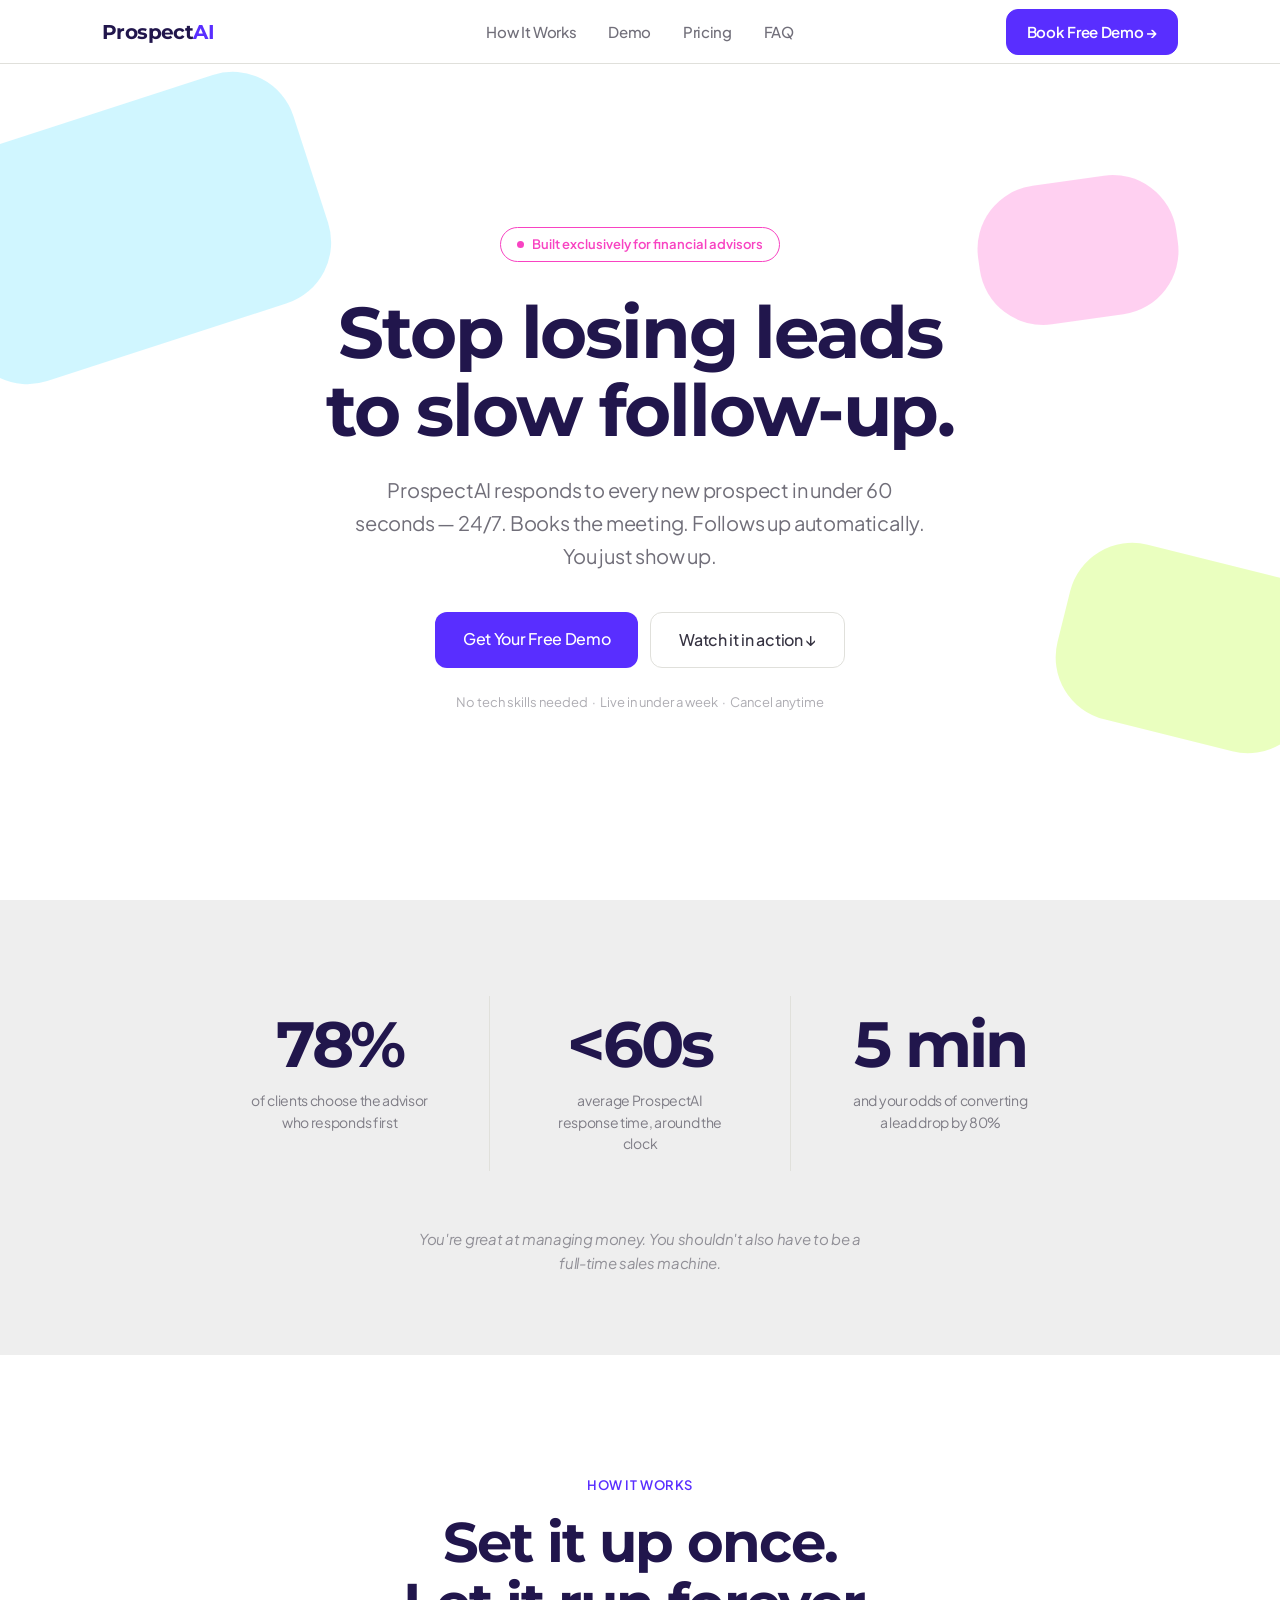
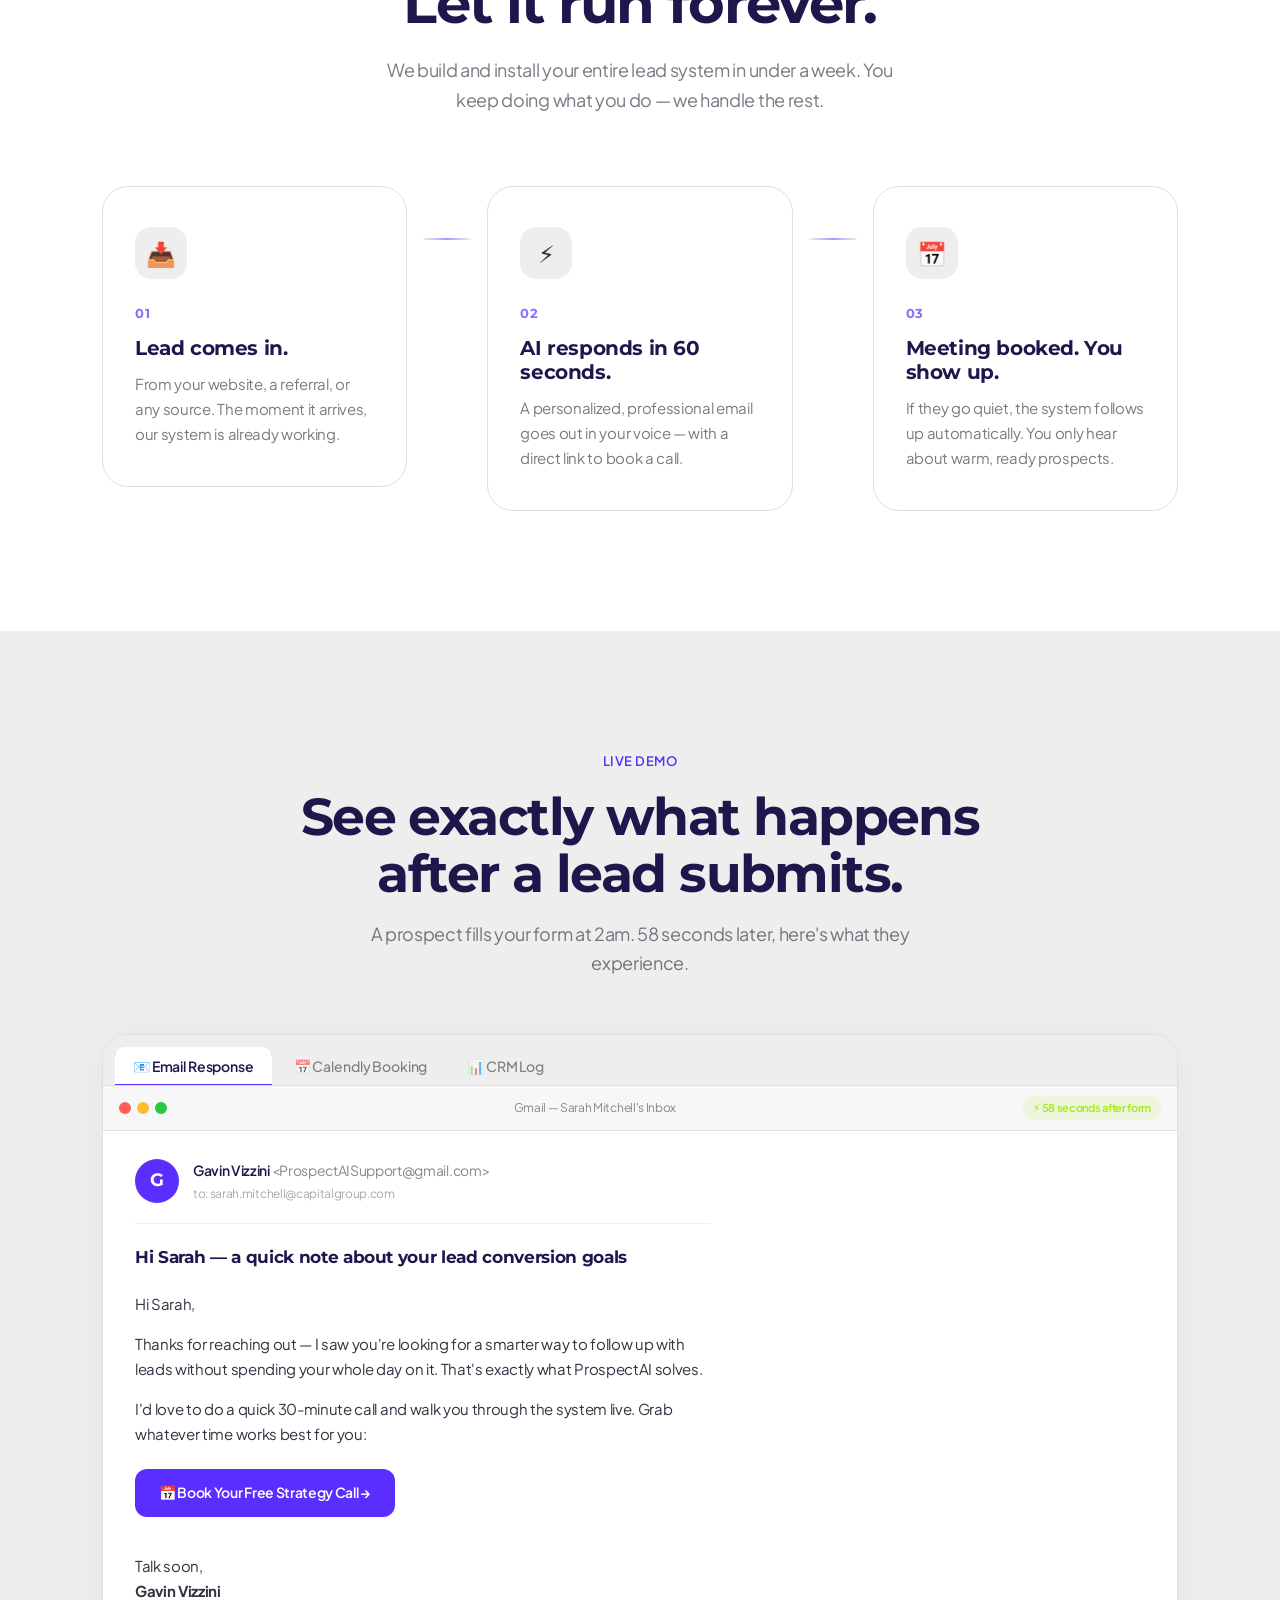
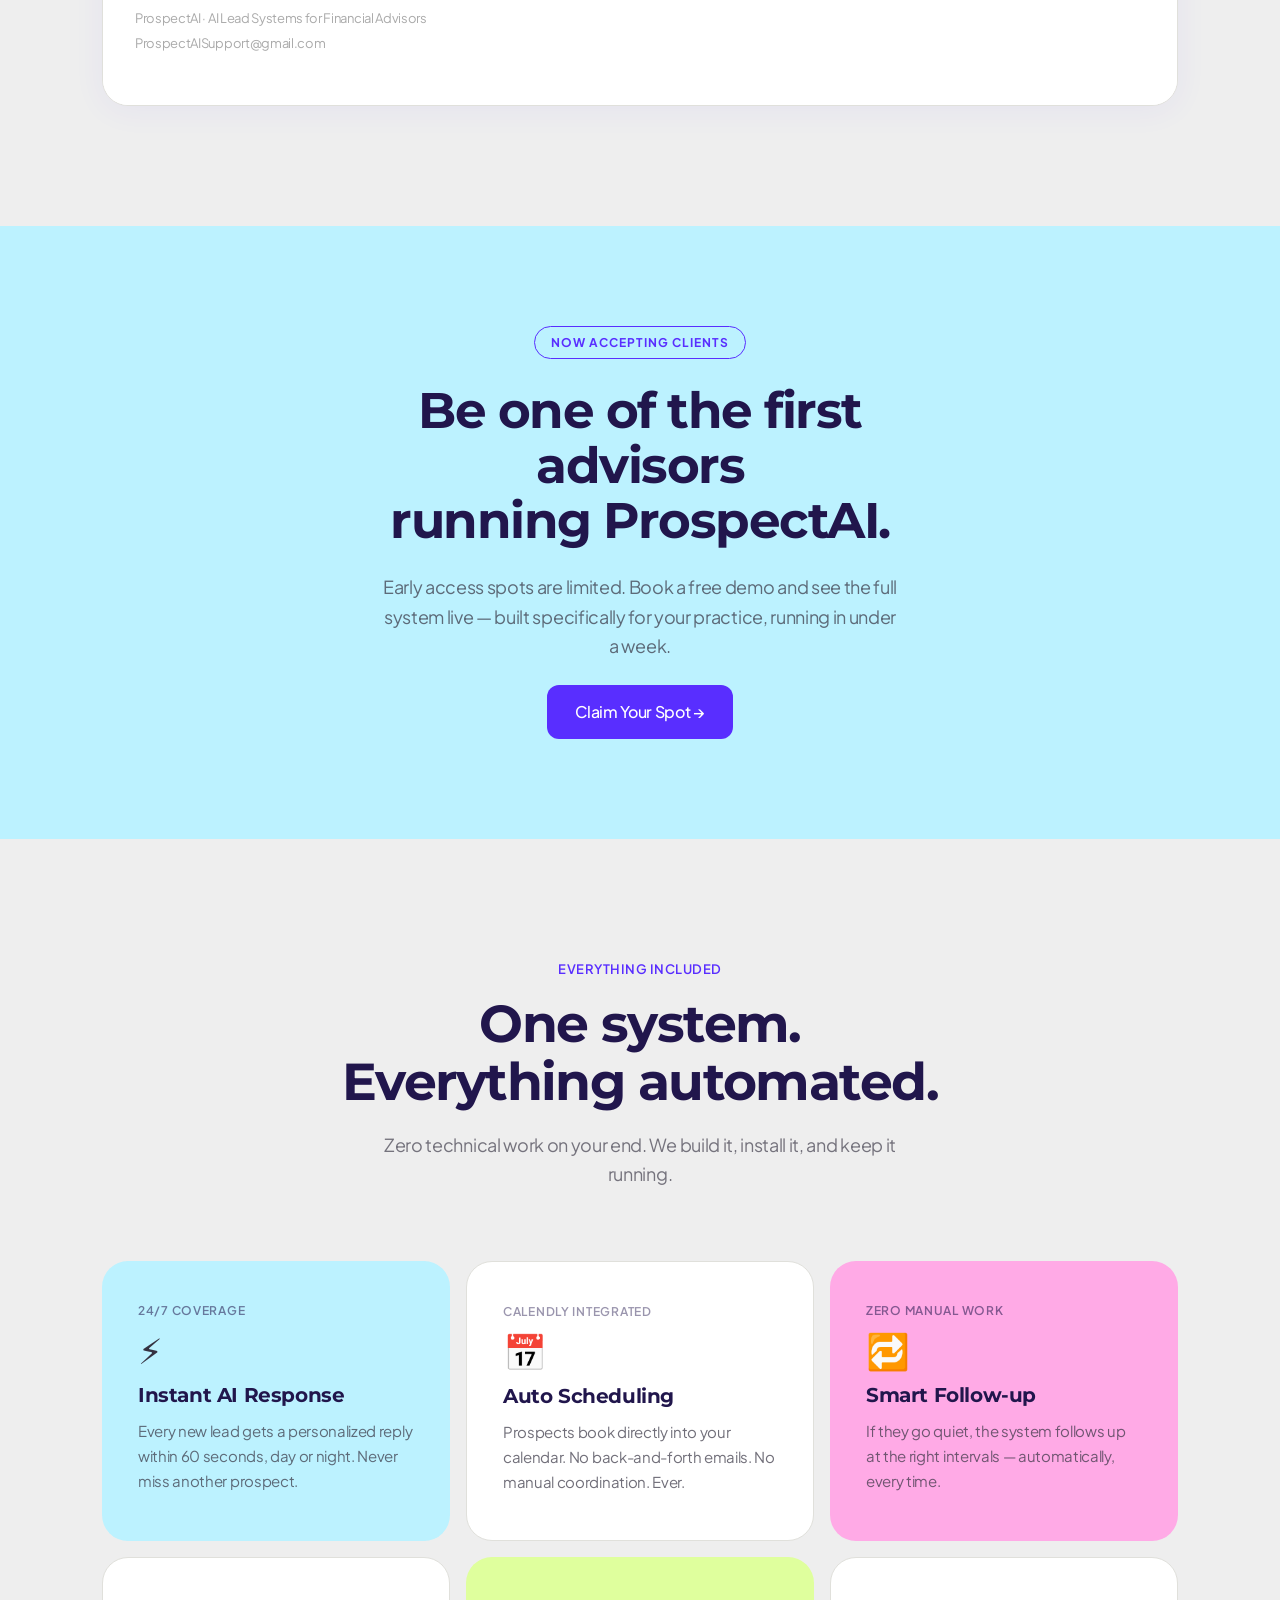
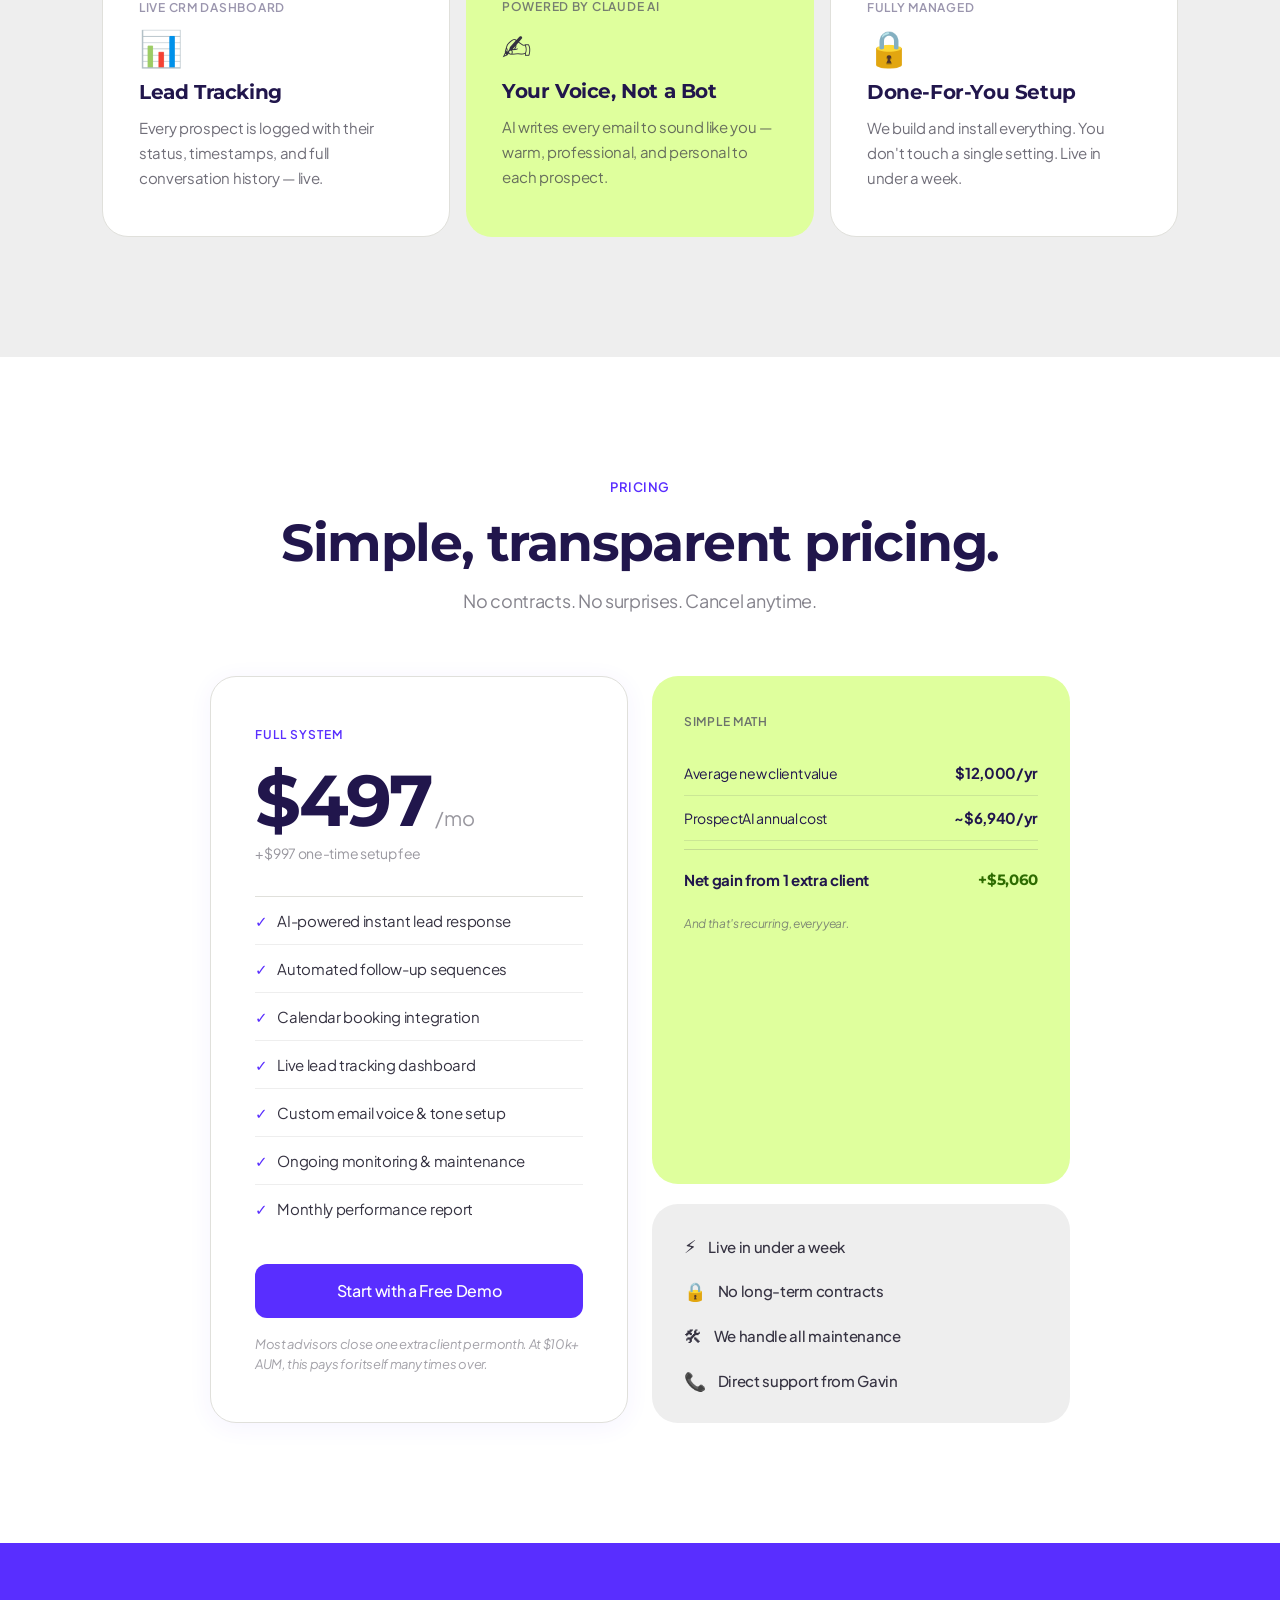
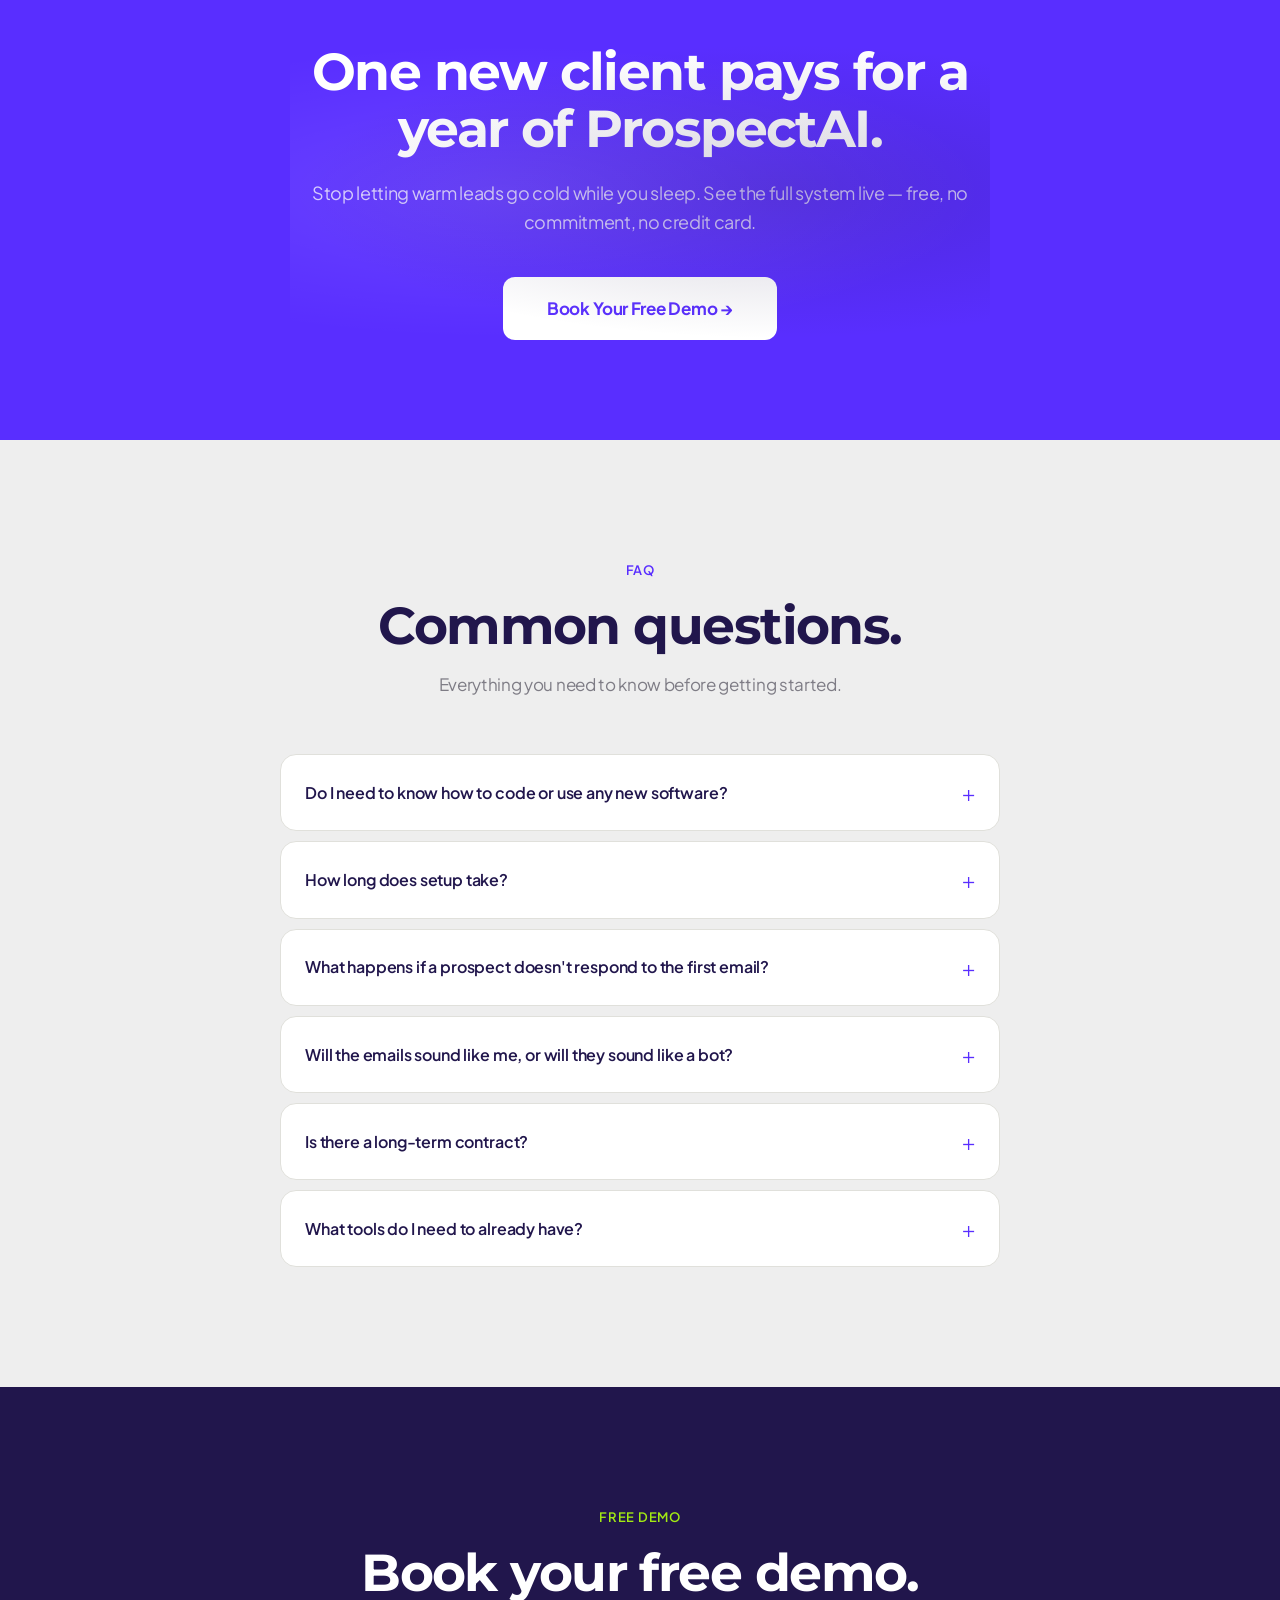
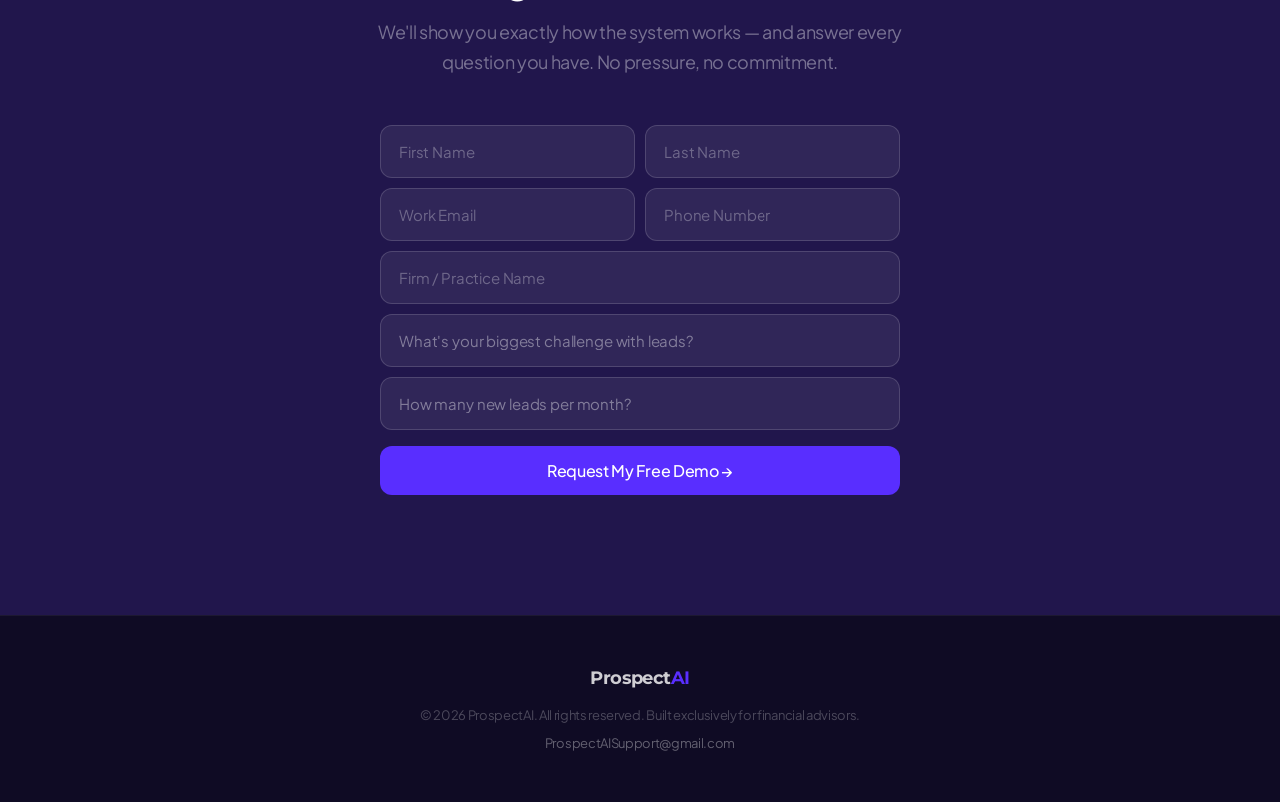
==== commit 5703d9cd: "Remove fake testimonials, replace with early access section Fake reviews removed before advisor outr" ====
--- a/index.html
+++ b/index.html
@@ -239,49 +239,14 @@
     </div>
   </section>
 
-  <!-- TESTIMONIALS -->
-  <section class="testimonials">
-    <div class="section-container">
-      <span class="section-eyebrow">What advisors say</span>
-      <h2 class="testi-h2">Advisors love it.<br>Their prospects do too.</h2>
-      <div class="testi-grid">
-
-        <div class="testi-card">
-          <div class="testi-stars">★★★★★</div>
-          <p class="testi-quote">"I used to lose leads constantly just because I didn't respond fast enough. ProspectAI fixed that entirely. Every lead gets a personalized reply in under a minute — even at 2am."</p>
-          <div class="testi-author">
-            <div class="testi-avatar">JR</div>
-            <div>
-              <div class="testi-name">James R.</div>
-              <div class="testi-role">Independent RIA · Chicago, IL</div>
-            </div>
-          </div>
-        </div>
-
-        <div class="testi-card testi-card-featured">
-          <div class="testi-stars">★★★★★</div>
-          <p class="testi-quote">"The AI writes emails that sound exactly like me. My clients can't tell the difference. I booked 3 new discovery calls in my first week — leads I would've never followed up on."</p>
-          <div class="testi-author">
-            <div class="testi-avatar">ML</div>
-            <div>
-              <div class="testi-name">Michelle L.</div>
-              <div class="testi-role">CFP · Merrill Lynch · Austin, TX</div>
-            </div>
-          </div>
-        </div>
-
-        <div class="testi-card">
-          <div class="testi-stars">★★★★★</div>
-          <p class="testi-quote">"Setup took 4 days. ROI came in week two. I'm managing more AUM now with less time chasing people. This is exactly what I needed as a solo advisor."</p>
-          <div class="testi-author">
-            <div class="testi-avatar">DK</div>
-            <div>
-              <div class="testi-name">David K.</div>
-              <div class="testi-role">Wealth Manager · New York, NY</div>
-            </div>
-          </div>
-        </div>
-
+  <!-- EARLY ACCESS SECTION (replaces testimonials until real ones collected) -->
+  <section class="early-access">
+    <div class="section-container">
+      <div class="ea-inner">
+        <div class="ea-badge">Now Accepting Clients</div>
+        <h2 class="ea-h2">Be one of the first advisors<br>running ProspectAI.</h2>
+        <p class="ea-sub">Early access spots are limited. Book a free demo and see the full system live — built specifically for your practice, running in under a week.</p>
+        <a href="#contact" class="btn-primary">Claim Your Spot →</a>
       </div>
     </div>
   </section>
--- a/styles.css
+++ b/styles.css
@@ -693,92 +693,52 @@
 .cstatus-new    { background: rgba(162,234,19,0.12); color: #5a8a00; }
 
 /* ══════════════════════════════════════
-   TESTIMONIALS
+   EARLY ACCESS (replaces testimonials)
 ══════════════════════════════════════ */
 
-.testimonials {
-  background: var(--color-canvas-white);
-  padding: 120px 0;
+.early-access {
+  background: var(--color-air-blue);
+  padding: 100px 0;
   text-align: center;
 }
 
-.testi-h2 {
-  font-family: var(--font-display);
-  font-size: clamp(34px, 4.5vw, 52px);
+.ea-inner {
+  max-width: 640px;
+  margin: 0 auto;
+  padding: 0 32px;
+  display: flex;
+  flex-direction: column;
+  align-items: center;
+  gap: 24px;
+}
+
+.ea-badge {
+  display: inline-block;
+  font-size: 12px;
+  font-weight: 700;
+  letter-spacing: 0.08em;
+  text-transform: uppercase;
+  color: var(--color-action-violet);
+  border: 1px solid var(--color-action-violet);
+  border-radius: var(--radius-badges);
+  padding: 6px 16px;
+}
+
+.ea-h2 {
+  font-family: var(--font-display);
+  font-size: clamp(32px, 4.5vw, 50px);
   font-weight: 700;
   color: var(--color-rich-violet);
   letter-spacing: -0.03em;
   line-height: 1.1;
-  margin-bottom: 60px;
-}
-
-.testi-grid {
-  display: grid;
-  grid-template-columns: repeat(3, 1fr);
-  gap: 20px;
-  text-align: left;
-}
-
-.testi-card {
-  background: var(--color-canvas-white);
-  border: 1px solid var(--color-cloud-mist);
-  border-radius: var(--radius-cards);
-  padding: 36px 32px;
-  display: flex;
-  flex-direction: column;
-  gap: 20px;
-  transition: box-shadow 0.2s ease;
-}
-.testi-card:hover { box-shadow: 0 8px 32px rgba(89,46,255,0.07); }
-
-.testi-card-featured {
-  background: var(--color-air-blue);
-  border-color: transparent;
-}
-
-.testi-stars {
-  color: var(--color-action-violet);
-  font-size: 16px;
-  letter-spacing: 2px;
-}
-
-.testi-quote {
-  font-size: 16px;
-  line-height: 1.7;
-  color: var(--color-slate-text);
-  flex: 1;
-  font-weight: 400;
-}
-
-.testi-author {
-  display: flex;
-  align-items: center;
-  gap: 14px;
-}
-
-.testi-avatar {
-  width: 44px; height: 44px;
-  border-radius: 50%;
-  background: var(--color-action-violet);
-  color: #fff;
-  display: flex; align-items: center; justify-content: center;
-  font-size: 14px;
-  font-weight: 700;
-  font-family: var(--font-display);
-  flex-shrink: 0;
-}
-
-.testi-name {
-  font-size: 15px;
-  font-weight: 700;
-  color: var(--color-rich-violet);
-  letter-spacing: -0.01em;
-}
-.testi-role {
-  font-size: 13px;
-  color: var(--color-slate-text);
-  opacity: 0.55;
-  margin-top: 3px;
+}
+
+.ea-sub {
+  font-size: 18px;
+  color: var(--color-slate-text);
+  opacity: 0.7;
+  line-height: 1.65;
+  max-width: 520px;
 }
 
 /* ══════════════════════════════════════
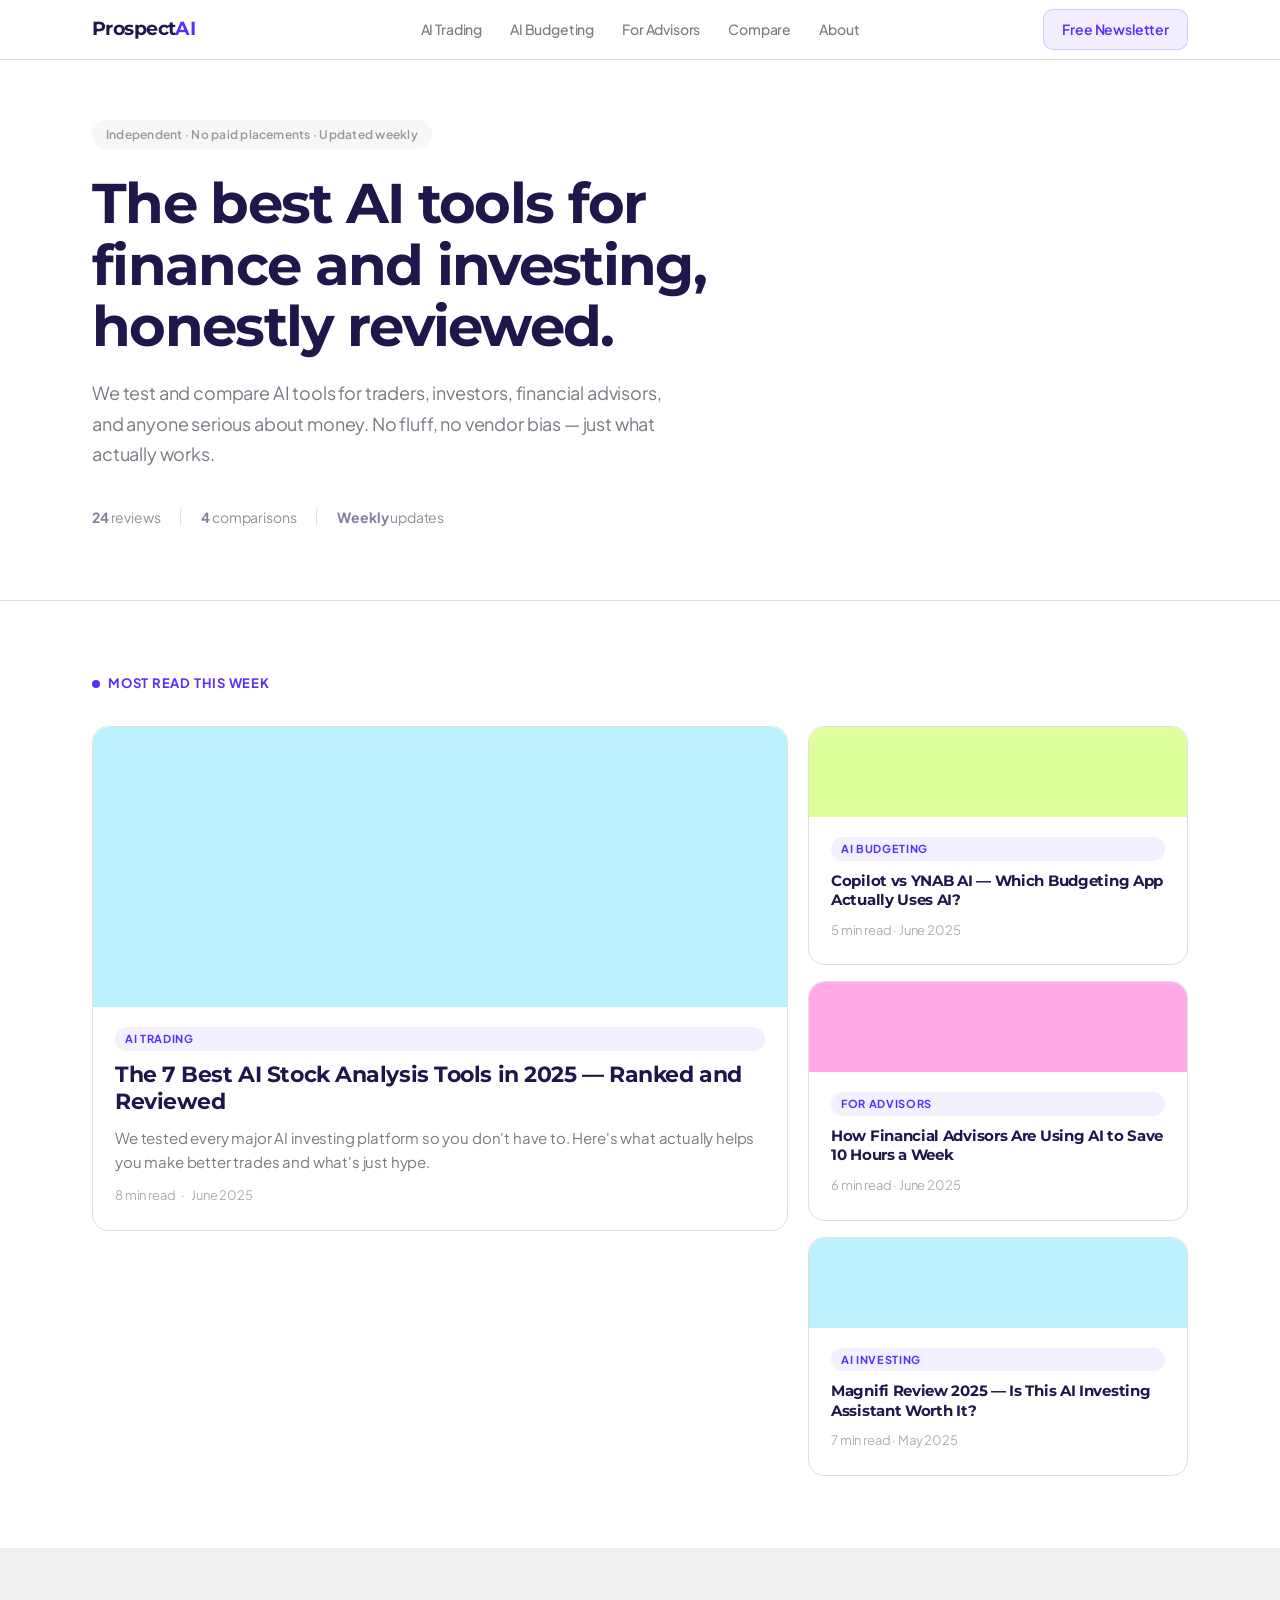
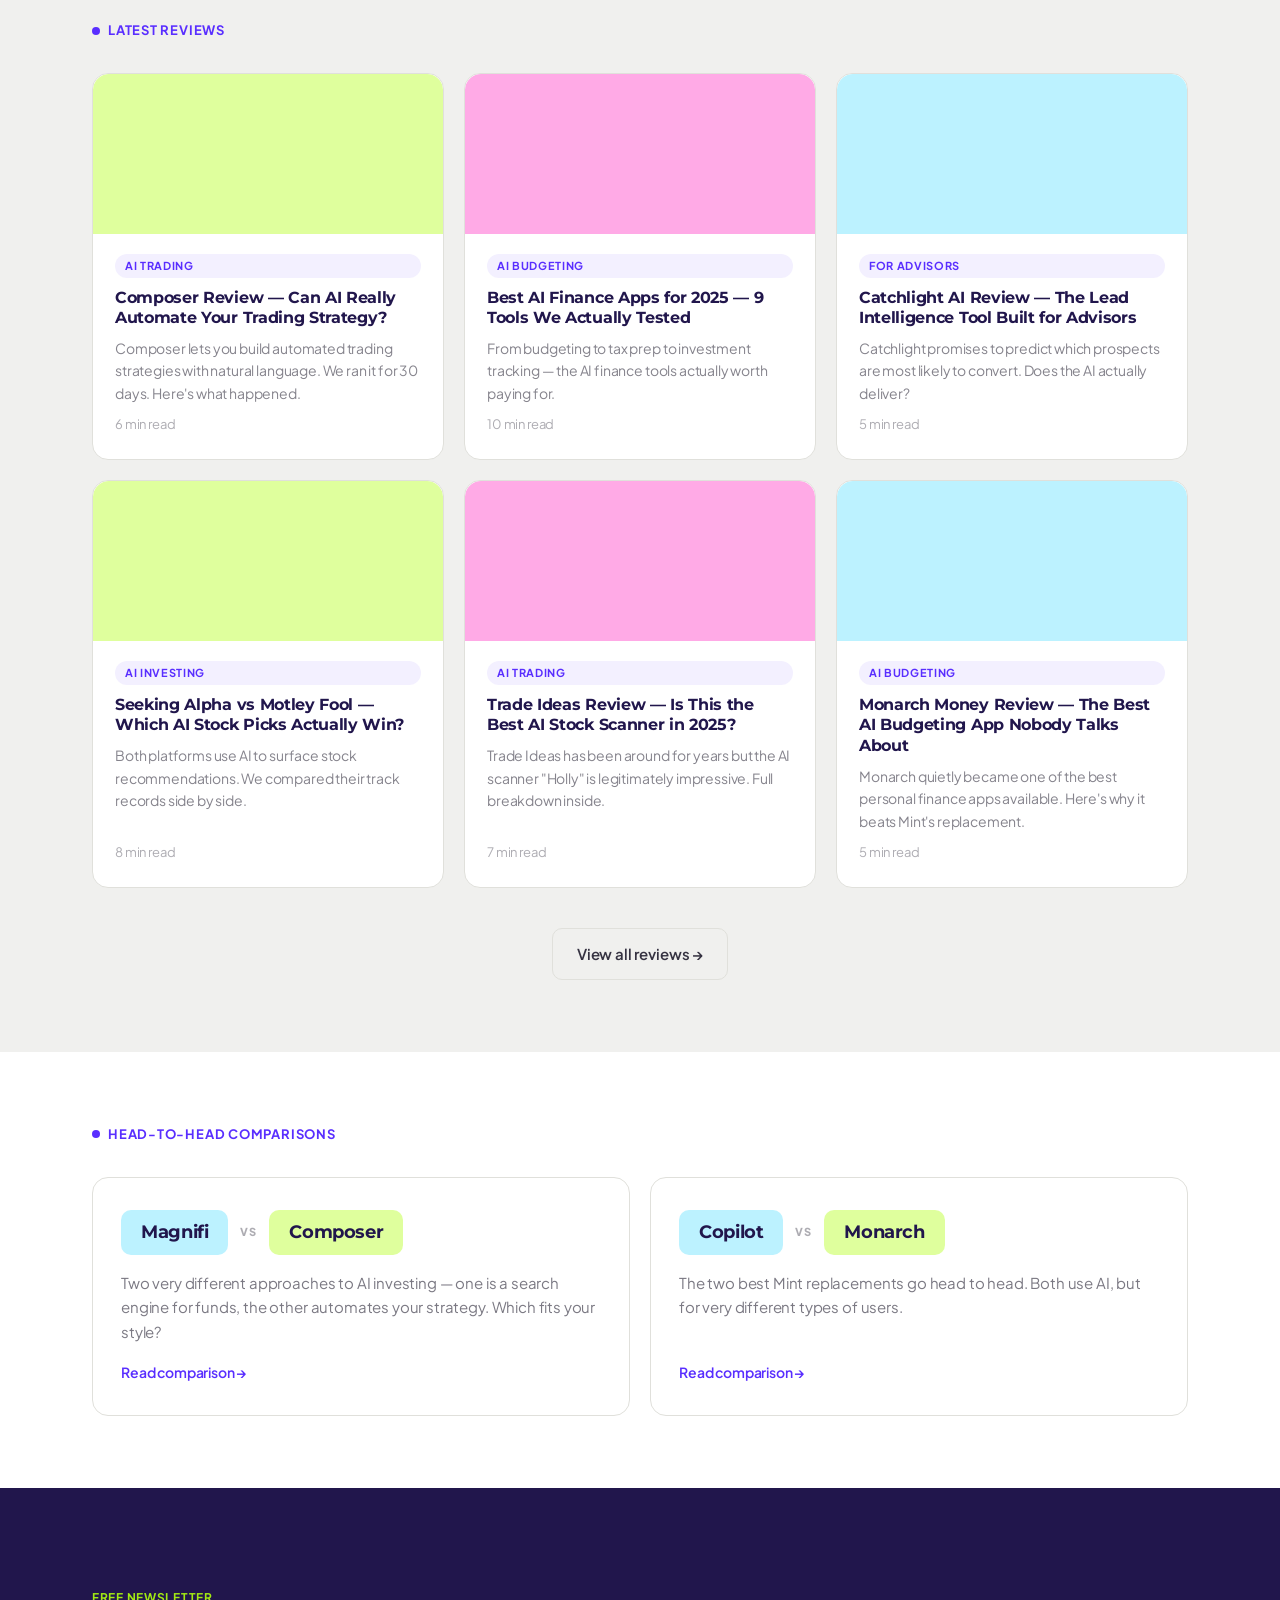
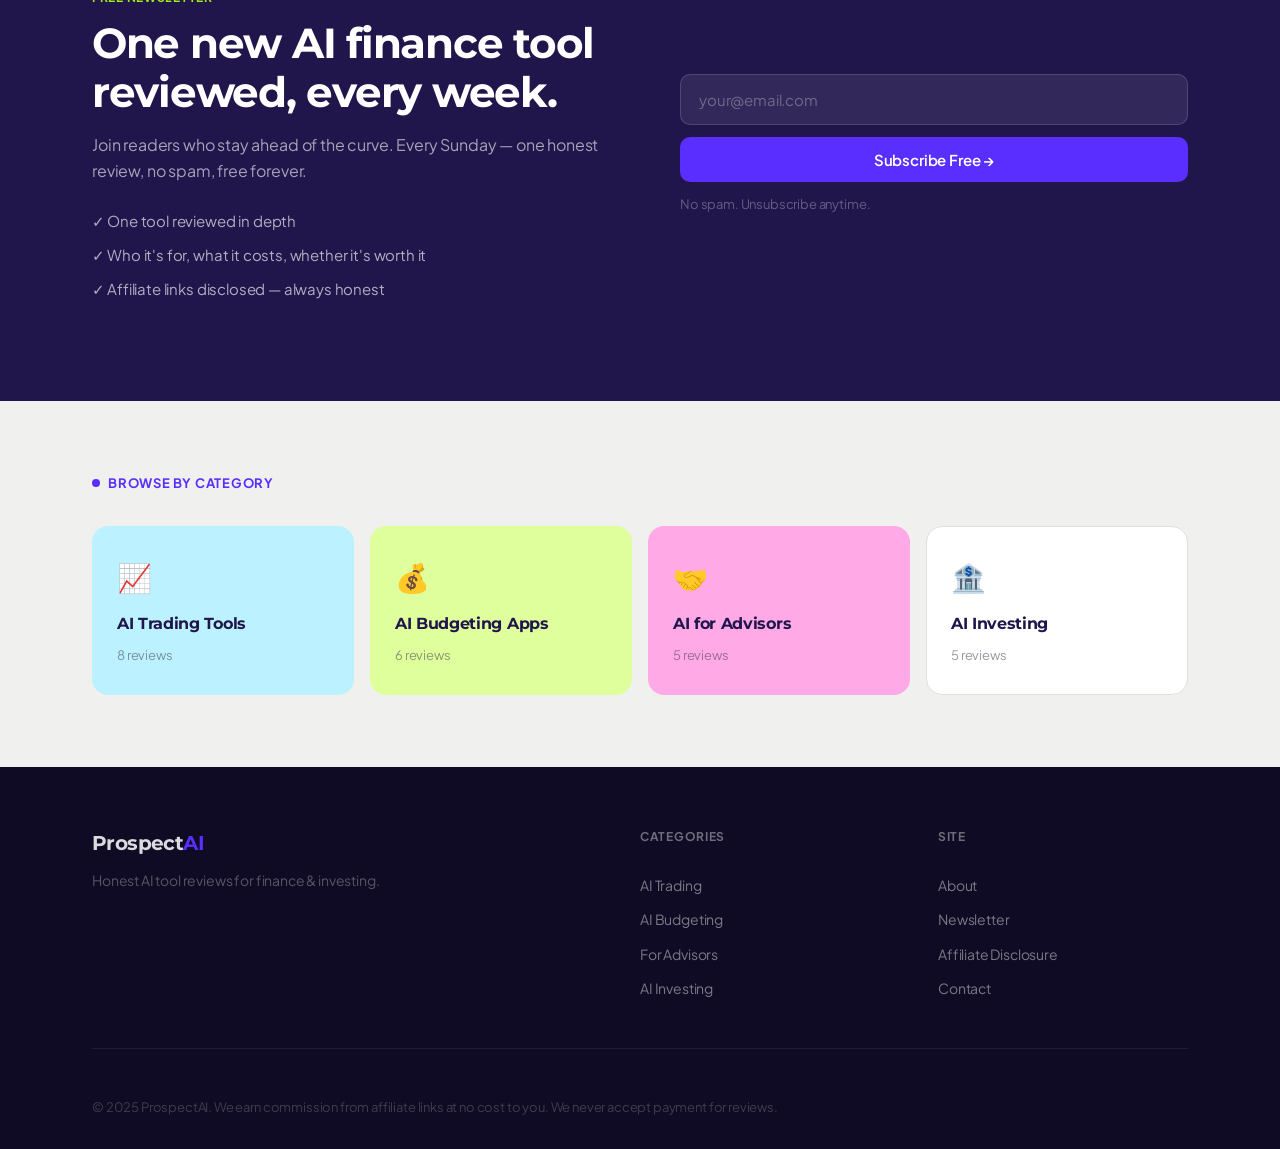
==== commit 36464f18: "Rebuild ProspectAI as finance/investing AI affiliate content hub Complete pivot from SaaS landing pa" ====
--- a/index.html
+++ b/index.html
@@ -3,7 +3,8 @@
 <head>
   <meta charset="UTF-8" />
   <meta name="viewport" content="width=device-width, initial-scale=1.0" />
-  <title>ProspectAI — AI Lead Systems for Financial Advisors</title>
+  <title>ProspectAI — Honest AI Tool Reviews for Finance & Investing</title>
+  <meta name="description" content="Independent reviews of the best AI tools for finance, investing, trading, and wealth management. Updated weekly." />
   <link rel="stylesheet" href="styles.css" />
 </head>
 <body>
@@ -11,506 +12,301 @@
   <!-- NAV -->
   <nav class="nav">
     <div class="nav-inner">
-      <div class="nav-logo">Prospect<span class="logo-ai">AI</span></div>
+      <a href="/" class="nav-logo">Prospect<span class="logo-ai">AI</span></a>
       <div class="nav-links">
-        <a href="#how"     class="nav-link">How It Works</a>
-        <a href="#demo"    class="nav-link">Demo</a>
-        <a href="#pricing" class="nav-link">Pricing</a>
-        <a href="#faq"     class="nav-link">FAQ</a>
-      </div>
-      <a href="#contact" class="nav-cta">Book Free Demo →</a>
+        <a href="#" class="nav-link">AI Trading</a>
+        <a href="#" class="nav-link">AI Budgeting</a>
+        <a href="#" class="nav-link">For Advisors</a>
+        <a href="#" class="nav-link">Compare</a>
+        <a href="#" class="nav-link">About</a>
+      </div>
+      <a href="#newsletter" class="nav-cta">Free Newsletter</a>
     </div>
   </nav>
 
   <!-- HERO -->
-  <section class="hero">
-    <div class="hero-blob hero-blob-1"></div>
-    <div class="hero-blob hero-blob-2"></div>
-    <div class="hero-blob hero-blob-3"></div>
-    <div class="hero-content">
-      <div class="hero-badge">
-        <span class="badge-dot"></span>
-        Built exclusively for financial advisors
-      </div>
-      <h1>Stop losing leads<br>to slow follow-up.</h1>
-      <p class="hero-sub">ProspectAI responds to every new prospect in under 60 seconds — 24/7. Books the meeting. Follows up automatically. You just show up.</p>
-      <div class="hero-actions">
-        <a href="#contact" class="btn-primary">Get Your Free Demo</a>
-        <a href="#demo"    class="btn-ghost">Watch it in action ↓</a>
-      </div>
-      <p class="hero-note">No tech skills needed &nbsp;·&nbsp; Live in under a week &nbsp;·&nbsp; Cancel anytime</p>
-    </div>
-  </section>
-
-  <!-- STATS BAND -->
-  <section class="stats-band">
-    <div class="stats-inner">
-      <div class="stat-item">
-        <div class="stat-number">78%</div>
-        <div class="stat-label">of clients choose the advisor who responds first</div>
-      </div>
-      <div class="stat-rule"></div>
-      <div class="stat-item">
-        <div class="stat-number">&lt;60s</div>
-        <div class="stat-label">average ProspectAI response time, around the clock</div>
-      </div>
-      <div class="stat-rule"></div>
-      <div class="stat-item">
-        <div class="stat-number">5 min</div>
-        <div class="stat-label">and your odds of converting a lead drop by 80%</div>
-      </div>
-    </div>
-    <p class="stats-note">You're great at managing money. You shouldn't also have to be a full-time sales machine.</p>
-  </section>
-
-  <!-- HOW IT WORKS -->
-  <section class="hiw" id="how">
-    <div class="section-container">
-      <span class="section-eyebrow">How it works</span>
-      <h2 class="hiw-h2">Set it up once.<br>Let it run forever.</h2>
-      <p class="hiw-sub">We build and install your entire lead system in under a week. You keep doing what you do — we handle the rest.</p>
-      <div class="hiw-steps">
-
-        <div class="hiw-step">
-          <div class="step-icon-wrap"><span class="step-icon">📥</span></div>
-          <div class="step-num">01</div>
-          <h3>Lead comes in.</h3>
-          <p>From your website, a referral, or any source. The moment it arrives, our system is already working.</p>
-        </div>
-
-        <div class="hiw-connector"><div class="connector-line"></div></div>
-
-        <div class="hiw-step">
-          <div class="step-icon-wrap"><span class="step-icon">⚡</span></div>
-          <div class="step-num">02</div>
-          <h3>AI responds in 60 seconds.</h3>
-          <p>A personalized, professional email goes out in your voice — with a direct link to book a call.</p>
-        </div>
-
-        <div class="hiw-connector"><div class="connector-line"></div></div>
-
-        <div class="hiw-step">
-          <div class="step-icon-wrap"><span class="step-icon">📅</span></div>
-          <div class="step-num">03</div>
-          <h3>Meeting booked. You show up.</h3>
-          <p>If they go quiet, the system follows up automatically. You only hear about warm, ready prospects.</p>
-        </div>
-
-      </div>
-    </div>
-  </section>
-
-  <!-- LIVE DEMO SECTION -->
-  <section class="demo-section" id="demo">
-    <div class="section-container">
-      <span class="demo-eyebrow">Live Demo</span>
-      <h2 class="demo-h2">See exactly what happens<br>after a lead submits.</h2>
-      <p class="section-sub">A prospect fills your form at 2am. 58 seconds later, here's what they experience.</p>
-
-      <div class="demo-wrap">
-        <div class="demo-tabs-row">
-          <button class="dtab dtab-active" onclick="demoTab(this,'email')">📧 Email Response</button>
-          <button class="dtab" onclick="demoTab(this,'calendar')">📅 Calendly Booking</button>
-          <button class="dtab" onclick="demoTab(this,'crm')">📊 CRM Log</button>
-        </div>
-
-        <!-- EMAIL PANEL -->
-        <div class="dpanel" id="dpanel-email">
-          <div class="browser-chrome">
-            <div class="bc-bar">
-              <div class="bc-dots">
-                <span class="bcdot" style="background:#ff5f57"></span>
-                <span class="bcdot" style="background:#febc2e"></span>
-                <span class="bcdot" style="background:#28c840"></span>
-              </div>
-              <span class="bc-title">Gmail — Sarah Mitchell's Inbox</span>
-              <span class="bc-badge">⚡ 58 seconds after form</span>
+  <section class="hero-hub">
+    <div class="section-container">
+      <div class="hero-hub-inner">
+        <div class="hub-badge">Independent · No paid placements · Updated weekly</div>
+        <h1 class="hub-h1">The best AI tools for finance and investing, honestly reviewed.</h1>
+        <p class="hub-sub">We test and compare AI tools for traders, investors, financial advisors, and anyone serious about money. No fluff, no vendor bias — just what actually works.</p>
+        <div class="hub-stats">
+          <div class="hub-stat"><strong>24</strong> reviews</div>
+          <div class="hub-stat-rule"></div>
+          <div class="hub-stat"><strong>4</strong> comparisons</div>
+          <div class="hub-stat-rule"></div>
+          <div class="hub-stat"><strong>Weekly</strong> updates</div>
+        </div>
+      </div>
+    </div>
+  </section>
+
+  <!-- FEATURED / MOST READ -->
+  <section class="section-block">
+    <div class="section-container">
+      <div class="section-label">
+        <span class="label-dot"></span>
+        Most Read This Week
+      </div>
+
+      <div class="featured-grid">
+
+        <!-- Featured large card -->
+        <a href="#" class="article-card article-card-large">
+          <div class="article-img article-img-blue"></div>
+          <div class="article-card-body">
+            <span class="article-tag">AI Trading</span>
+            <h2 class="article-title-lg">The 7 Best AI Stock Analysis Tools in 2025 — Ranked and Reviewed</h2>
+            <p class="article-excerpt">We tested every major AI investing platform so you don't have to. Here's what actually helps you make better trades and what's just hype.</p>
+            <div class="article-meta">
+              <span>8 min read</span>
+              <span>·</span>
+              <span>June 2025</span>
             </div>
-            <div class="em-body">
-              <div class="em-header-row">
-                <div class="em-avatar">G</div>
-                <div class="em-header-text">
-                  <div class="em-from">Gavin Vizzini <span class="em-addr">&lt;ProspectAISupport@gmail.com&gt;</span></div>
-                  <div class="em-to">to: sarah.mitchell@capitalgroup.com</div>
-                </div>
-              </div>
-              <div class="em-subject">Hi Sarah — a quick note about your lead conversion goals</div>
-              <div class="em-content">
-                <p>Hi Sarah,</p>
-                <p>Thanks for reaching out — I saw you're looking for a smarter way to follow up with leads without spending your whole day on it. That's exactly what ProspectAI solves.</p>
-                <p>I'd love to do a quick 30-minute call and walk you through the system live. Grab whatever time works best for you:</p>
-                <div class="em-cta-mock">📅 Book Your Free Strategy Call →</div>
-                <p style="margin-top:20px">Talk soon,<br><strong>Gavin Vizzini</strong><br><span class="em-sig">ProspectAI · AI Lead Systems for Financial Advisors<br>ProspectAISupport@gmail.com</span></p>
-              </div>
+          </div>
+        </a>
+
+        <!-- Side cards -->
+        <div class="featured-side">
+
+          <a href="#" class="article-card article-card-sm">
+            <div class="article-img-sm article-img-green"></div>
+            <div class="article-card-body">
+              <span class="article-tag">AI Budgeting</span>
+              <h3 class="article-title-sm">Copilot vs YNAB AI — Which Budgeting App Actually Uses AI?</h3>
+              <div class="article-meta">5 min read · June 2025</div>
             </div>
-          </div>
-        </div>
-
-        <!-- CALENDAR PANEL -->
-        <div class="dpanel dpanel-hidden" id="dpanel-calendar">
-          <div class="browser-chrome">
-            <div class="bc-bar">
-              <div class="bc-dots">
-                <span class="bcdot" style="background:#ff5f57"></span>
-                <span class="bcdot" style="background:#febc2e"></span>
-                <span class="bcdot" style="background:#28c840"></span>
-              </div>
-              <span class="bc-title">Calendly · Book with Gavin Vizzini</span>
-              <span class="bc-badge">📅 Sarah clicked the link</span>
+          </a>
+
+          <a href="#" class="article-card article-card-sm">
+            <div class="article-img-sm article-img-pink"></div>
+            <div class="article-card-body">
+              <span class="article-tag">For Advisors</span>
+              <h3 class="article-title-sm">How Financial Advisors Are Using AI to Save 10 Hours a Week</h3>
+              <div class="article-meta">6 min read · June 2025</div>
             </div>
-            <div class="cal-mock-body">
-              <div class="cal-left-col">
-                <div class="cal-host-avatar">G</div>
-                <div class="cal-host-name">Gavin Vizzini</div>
-                <div class="cal-event-title">30 Min Strategy Call</div>
-                <div class="cal-event-meta">🕐 30 min &nbsp;·&nbsp; 📹 Zoom &nbsp;·&nbsp; 💰 Free</div>
-                <div class="cal-event-desc">Walk through your current lead process and see a live demo of ProspectAI.</div>
-              </div>
-              <div class="cal-right-col">
-                <div class="cal-month-label">May 2026 — Available Times</div>
-                <div class="cal-slots">
-                  <div class="cslot">9:00 AM</div>
-                  <div class="cslot">9:30 AM</div>
-                  <div class="cslot cslot-selected">10:00 AM — Confirmed ✓</div>
-                  <div class="cslot">11:00 AM</div>
-                  <div class="cslot">2:00 PM</div>
-                  <div class="cslot">3:30 PM</div>
-                </div>
-              </div>
+          </a>
+
+          <a href="#" class="article-card article-card-sm">
+            <div class="article-img-sm article-img-blue"></div>
+            <div class="article-card-body">
+              <span class="article-tag">AI Investing</span>
+              <h3 class="article-title-sm">Magnifi Review 2025 — Is This AI Investing Assistant Worth It?</h3>
+              <div class="article-meta">7 min read · May 2025</div>
             </div>
-          </div>
-        </div>
-
-        <!-- CRM PANEL -->
-        <div class="dpanel dpanel-hidden" id="dpanel-crm">
-          <div class="browser-chrome">
-            <div class="bc-bar">
-              <div class="bc-dots">
-                <span class="bcdot" style="background:#ff5f57"></span>
-                <span class="bcdot" style="background:#febc2e"></span>
-                <span class="bcdot" style="background:#28c840"></span>
-              </div>
-              <span class="bc-title">ProspectAI CRM — Google Sheets</span>
-              <span class="bc-badge">📊 Auto-logged instantly</span>
-            </div>
-            <div class="crm-mock-body">
-              <table class="crm-table">
-                <thead>
-                  <tr>
-                    <th>Name</th><th>Email</th><th>Firm</th><th>Status</th><th>Response</th>
-                  </tr>
-                </thead>
-                <tbody>
-                  <tr class="crm-highlight">
-                    <td><strong>Sarah Mitchell</strong></td>
-                    <td>sarah@capitalgroup.com</td>
-                    <td>Capital Group</td>
-                    <td><span class="cstatus cstatus-booked">📅 Meeting Booked</span></td>
-                    <td style="color:#5a8a00;font-weight:600">⚡ 58s</td>
-                  </tr>
-                  <tr>
-                    <td>Michael Torres</td>
-                    <td>m.torres@wealthco.com</td>
-                    <td>WealthCo Advisors</td>
-                    <td><span class="cstatus cstatus-sent">✉️ Email Sent</span></td>
-                    <td style="color:#5a8a00;font-weight:600">⚡ 42s</td>
-                  </tr>
-                  <tr>
-                    <td>Jennifer Park</td>
-                    <td>j.park@fidelity.com</td>
-                    <td>Fidelity</td>
-                    <td><span class="cstatus cstatus-new">🔵 New Lead</span></td>
-                    <td style="color:#5a8a00;font-weight:600">⚡ 61s</td>
-                  </tr>
-                  <tr>
-                    <td>Robert Chen</td>
-                    <td>r.chen@schwab.com</td>
-                    <td>Charles Schwab</td>
-                    <td><span class="cstatus cstatus-booked">📅 Meeting Booked</span></td>
-                    <td style="color:#5a8a00;font-weight:600">⚡ 37s</td>
-                  </tr>
-                </tbody>
-              </table>
-            </div>
-          </div>
-        </div>
-
-      </div>
-    </div>
-  </section>
-
-  <!-- EARLY ACCESS SECTION (replaces testimonials until real ones collected) -->
-  <section class="early-access">
-    <div class="section-container">
-      <div class="ea-inner">
-        <div class="ea-badge">Now Accepting Clients</div>
-        <h2 class="ea-h2">Be one of the first advisors<br>running ProspectAI.</h2>
-        <p class="ea-sub">Early access spots are limited. Book a free demo and see the full system live — built specifically for your practice, running in under a week.</p>
-        <a href="#contact" class="btn-primary">Claim Your Spot →</a>
-      </div>
-    </div>
-  </section>
-
-  <!-- FEATURES -->
-  <section class="features">
-    <div class="section-container">
-      <span class="section-eyebrow">Everything included</span>
-      <h2 class="features-h2">One system.<br>Everything automated.</h2>
-      <p class="features-sub">Zero technical work on your end. We build it, install it, and keep it running.</p>
-      <div class="tile-grid">
-
-        <div class="tile tile-blue">
-          <div class="tile-eyebrow">24/7 Coverage</div>
-          <div class="tile-icon">⚡</div>
-          <h3>Instant AI Response</h3>
-          <p>Every new lead gets a personalized reply within 60 seconds, day or night. Never miss another prospect.</p>
-        </div>
-
-        <div class="tile tile-white">
-          <div class="tile-eyebrow">Calendly integrated</div>
-          <div class="tile-icon">📅</div>
-          <h3>Auto Scheduling</h3>
-          <p>Prospects book directly into your calendar. No back-and-forth emails. No manual coordination. Ever.</p>
-        </div>
-
-        <div class="tile tile-pink">
-          <div class="tile-eyebrow">Zero manual work</div>
-          <div class="tile-icon">🔁</div>
-          <h3>Smart Follow-up</h3>
-          <p>If they go quiet, the system follows up at the right intervals — automatically, every time.</p>
-        </div>
-
-        <div class="tile tile-white">
-          <div class="tile-eyebrow">Live CRM dashboard</div>
-          <div class="tile-icon">📊</div>
-          <h3>Lead Tracking</h3>
-          <p>Every prospect is logged with their status, timestamps, and full conversation history — live.</p>
-        </div>
-
-        <div class="tile tile-green">
-          <div class="tile-eyebrow">Powered by Claude AI</div>
-          <div class="tile-icon">✍️</div>
-          <h3>Your Voice, Not a Bot</h3>
-          <p>AI writes every email to sound like you — warm, professional, and personal to each prospect.</p>
-        </div>
-
-        <div class="tile tile-white">
-          <div class="tile-eyebrow">Fully managed</div>
-          <div class="tile-icon">🔒</div>
-          <h3>Done-For-You Setup</h3>
-          <p>We build and install everything. You don't touch a single setting. Live in under a week.</p>
-        </div>
-
-      </div>
-    </div>
-  </section>
-
-  <!-- PRICING -->
-  <section class="pricing" id="pricing">
-    <div class="section-container">
-      <span class="section-eyebrow">Pricing</span>
-      <h2 class="pricing-h2">Simple, transparent pricing.</h2>
-      <p class="pricing-sub">No contracts. No surprises. Cancel anytime.</p>
-
-      <div class="pricing-layout">
-        <div class="pricing-card">
-          <div class="plan-label">Full System</div>
-          <div class="plan-price-row">
-            <span class="plan-price">$497</span>
-            <span class="plan-period">/mo</span>
-          </div>
-          <p class="plan-setup">+ $997 one-time setup fee</p>
-          <ul class="plan-features">
-            <li><span class="chk">✓</span>AI-powered instant lead response</li>
-            <li><span class="chk">✓</span>Automated follow-up sequences</li>
-            <li><span class="chk">✓</span>Calendar booking integration</li>
-            <li><span class="chk">✓</span>Live lead tracking dashboard</li>
-            <li><span class="chk">✓</span>Custom email voice &amp; tone setup</li>
-            <li><span class="chk">✓</span>Ongoing monitoring &amp; maintenance</li>
-            <li><span class="chk">✓</span>Monthly performance report</li>
+          </a>
+
+        </div>
+      </div>
+    </div>
+  </section>
+
+  <!-- LATEST REVIEWS -->
+  <section class="section-block section-gray">
+    <div class="section-container">
+      <div class="section-label">
+        <span class="label-dot"></span>
+        Latest Reviews
+      </div>
+
+      <div class="article-grid">
+
+        <a href="#" class="article-card article-card-grid">
+          <div class="article-img-grid article-img-green"></div>
+          <div class="article-card-body">
+            <span class="article-tag">AI Trading</span>
+            <h3 class="article-title-grid">Composer Review — Can AI Really Automate Your Trading Strategy?</h3>
+            <p class="article-excerpt-sm">Composer lets you build automated trading strategies with natural language. We ran it for 30 days. Here's what happened.</p>
+            <div class="article-meta">6 min read</div>
+          </div>
+        </a>
+
+        <a href="#" class="article-card article-card-grid">
+          <div class="article-img-grid article-img-pink"></div>
+          <div class="article-card-body">
+            <span class="article-tag">AI Budgeting</span>
+            <h3 class="article-title-grid">Best AI Finance Apps for 2025 — 9 Tools We Actually Tested</h3>
+            <p class="article-excerpt-sm">From budgeting to tax prep to investment tracking — the AI finance tools actually worth paying for.</p>
+            <div class="article-meta">10 min read</div>
+          </div>
+        </a>
+
+        <a href="#" class="article-card article-card-grid">
+          <div class="article-img-grid article-img-blue"></div>
+          <div class="article-card-body">
+            <span class="article-tag">For Advisors</span>
+            <h3 class="article-title-grid">Catchlight AI Review — The Lead Intelligence Tool Built for Advisors</h3>
+            <p class="article-excerpt-sm">Catchlight promises to predict which prospects are most likely to convert. Does the AI actually deliver?</p>
+            <div class="article-meta">5 min read</div>
+          </div>
+        </a>
+
+        <a href="#" class="article-card article-card-grid">
+          <div class="article-img-grid article-img-green"></div>
+          <div class="article-card-body">
+            <span class="article-tag">AI Investing</span>
+            <h3 class="article-title-grid">Seeking Alpha vs Motley Fool — Which AI Stock Picks Actually Win?</h3>
+            <p class="article-excerpt-sm">Both platforms use AI to surface stock recommendations. We compared their track records side by side.</p>
+            <div class="article-meta">8 min read</div>
+          </div>
+        </a>
+
+        <a href="#" class="article-card article-card-grid">
+          <div class="article-img-grid article-img-pink"></div>
+          <div class="article-card-body">
+            <span class="article-tag">AI Trading</span>
+            <h3 class="article-title-grid">Trade Ideas Review — Is This the Best AI Stock Scanner in 2025?</h3>
+            <p class="article-excerpt-sm">Trade Ideas has been around for years but the AI scanner "Holly" is legitimately impressive. Full breakdown inside.</p>
+            <div class="article-meta">7 min read</div>
+          </div>
+        </a>
+
+        <a href="#" class="article-card article-card-grid">
+          <div class="article-img-grid article-img-blue"></div>
+          <div class="article-card-body">
+            <span class="article-tag">AI Budgeting</span>
+            <h3 class="article-title-grid">Monarch Money Review — The Best AI Budgeting App Nobody Talks About</h3>
+            <p class="article-excerpt-sm">Monarch quietly became one of the best personal finance apps available. Here's why it beats Mint's replacement.</p>
+            <div class="article-meta">5 min read</div>
+          </div>
+        </a>
+
+      </div>
+
+      <div class="view-all-wrap">
+        <a href="#" class="btn-ghost">View all reviews →</a>
+      </div>
+    </div>
+  </section>
+
+  <!-- HEAD TO HEAD -->
+  <section class="section-block">
+    <div class="section-container">
+      <div class="section-label">
+        <span class="label-dot"></span>
+        Head-to-Head Comparisons
+      </div>
+
+      <div class="compare-grid">
+
+        <a href="#" class="compare-card">
+          <div class="compare-vs">
+            <div class="compare-tool compare-tool-a">Magnifi</div>
+            <div class="compare-vs-badge">VS</div>
+            <div class="compare-tool compare-tool-b">Composer</div>
+          </div>
+          <p class="compare-desc">Two very different approaches to AI investing — one is a search engine for funds, the other automates your strategy. Which fits your style?</p>
+          <span class="compare-link">Read comparison →</span>
+        </a>
+
+        <a href="#" class="compare-card">
+          <div class="compare-vs">
+            <div class="compare-tool compare-tool-a">Copilot</div>
+            <div class="compare-vs-badge">VS</div>
+            <div class="compare-tool compare-tool-b">Monarch</div>
+          </div>
+          <p class="compare-desc">The two best Mint replacements go head to head. Both use AI, but for very different types of users.</p>
+          <span class="compare-link">Read comparison →</span>
+        </a>
+
+      </div>
+    </div>
+  </section>
+
+  <!-- NEWSLETTER -->
+  <section class="newsletter-section" id="newsletter">
+    <div class="section-container">
+      <div class="newsletter-inner">
+        <div class="newsletter-text">
+          <span class="section-eyebrow">Free Newsletter</span>
+          <h2 class="newsletter-h2">One new AI finance tool reviewed, every week.</h2>
+          <p class="newsletter-sub">Join readers who stay ahead of the curve. Every Sunday — one honest review, no spam, free forever.</p>
+          <ul class="newsletter-bullets">
+            <li>✓ One tool reviewed in depth</li>
+            <li>✓ Who it's for, what it costs, whether it's worth it</li>
+            <li>✓ Affiliate links disclosed — always honest</li>
           </ul>
-          <a href="#contact" class="btn-primary btn-block">Start with a Free Demo</a>
-          <p class="plan-note">Most advisors close one extra client per month. At $10k+ AUM, this pays for itself many times over.</p>
-        </div>
-
-        <div class="pricing-side">
-          <div class="roi-card">
-            <div class="roi-label">Simple math</div>
-            <div class="roi-line">
-              <span>Average new client value</span>
-              <strong>$12,000/yr</strong>
-            </div>
-            <div class="roi-line">
-              <span>ProspectAI annual cost</span>
-              <strong>~$6,940/yr</strong>
-            </div>
-            <div class="roi-divider"></div>
-            <div class="roi-line roi-result">
-              <span>Net gain from 1 extra client</span>
-              <strong class="roi-green">+$5,060</strong>
-            </div>
-            <p class="roi-note">And that's recurring, every year.</p>
-          </div>
-          <div class="pricing-bullets">
-            <div class="pb-item"><span class="pb-icon">⚡</span><span>Live in under a week</span></div>
-            <div class="pb-item"><span class="pb-icon">🔒</span><span>No long-term contracts</span></div>
-            <div class="pb-item"><span class="pb-icon">🛠</span><span>We handle all maintenance</span></div>
-            <div class="pb-item"><span class="pb-icon">📞</span><span>Direct support from Gavin</span></div>
-          </div>
-        </div>
-      </div>
-    </div>
-  </section>
-
-  <!-- CTA BAND -->
-  <section class="cta-band">
-    <div class="cta-band-inner">
-      <div class="cta-band-glow"></div>
-      <h2>One new client pays for a year of ProspectAI.</h2>
-      <p>Stop letting warm leads go cold while you sleep. See the full system live — free, no commitment, no credit card.</p>
-      <a href="#contact" class="btn-cta-large">Book Your Free Demo →</a>
-    </div>
-  </section>
-
-  <!-- FAQ -->
-  <section class="faq-section" id="faq">
-    <div class="section-container">
-      <span class="section-eyebrow">FAQ</span>
-      <h2 class="faq-h2">Common questions.</h2>
-      <p class="section-sub faq-sub">Everything you need to know before getting started.</p>
-      <div class="faq-list">
-
-        <details class="faq-item">
-          <summary class="faq-q">Do I need to know how to code or use any new software?</summary>
-          <div class="faq-a">Not at all. We build and install the entire system for you. Your only job is to show up to the meetings we book into your calendar.</div>
-        </details>
-
-        <details class="faq-item">
-          <summary class="faq-q">How long does setup take?</summary>
-          <div class="faq-a">Most advisors are live within 5–7 business days. We handle everything — setup, connecting your tools, testing the full workflow, and handing you a working system.</div>
-        </details>
-
-        <details class="faq-item">
-          <summary class="faq-q">What happens if a prospect doesn't respond to the first email?</summary>
-          <div class="faq-a">The system automatically sends follow-up messages at strategic intervals — without you lifting a finger. You only get notified when a prospect responds or books a call.</div>
-        </details>
-
-        <details class="faq-item">
-          <summary class="faq-q">Will the emails sound like me, or will they sound like a bot?</summary>
-          <div class="faq-a">Your voice, not a template. During onboarding we study how you write and calibrate the AI to match your tone. Prospects regularly think the email came directly from you.</div>
-        </details>
-
-        <details class="faq-item">
-          <summary class="faq-q">Is there a long-term contract?</summary>
-          <div class="faq-a">No contracts. Month-to-month, cancel anytime. The one-time setup fee covers building your custom system — after that it's a flat monthly fee for as long as you use it.</div>
-        </details>
-
-        <details class="faq-item">
-          <summary class="faq-q">What tools do I need to already have?</summary>
-          <div class="faq-a">Just Gmail and Calendly — tools most advisors already use. We handle everything else. No new software to learn or maintain.</div>
-        </details>
-
-      </div>
-    </div>
-  </section>
-
-  <!-- CONTACT -->
-  <section class="contact" id="contact">
-    <div class="section-container">
-      <span class="contact-eyebrow">Free Demo</span>
-      <h2>Book your free demo.</h2>
-      <p class="section-sub">We'll show you exactly how the system works — and answer every question you have. No pressure, no commitment.</p>
-      <form class="contact-form" id="demo-form">
-        <div class="form-row">
-          <input type="text"  id="first_name" placeholder="First Name"   required />
-          <input type="text"  id="last_name"  placeholder="Last Name"    required />
-        </div>
-        <div class="form-row">
-          <input type="email" id="email"      placeholder="Work Email"   required />
-          <input type="tel"   id="phone"      placeholder="Phone Number" />
-        </div>
-        <input type="text" id="firm" placeholder="Firm / Practice Name" required />
-        <select id="interest" required>
-          <option value="" disabled selected>What's your biggest challenge with leads?</option>
-          <option value="Slow follow-up — leads go cold before I respond">Slow follow-up — leads go cold</option>
-          <option value="Inconsistent follow-up — I forget to follow up">Inconsistent follow-up</option>
-          <option value="No system — everything is manual">No system — everything is manual</option>
-          <option value="Too busy to manage leads effectively">Too busy to manage leads</option>
-        </select>
-        <select id="leads_per_month" required>
-          <option value="" disabled selected>How many new leads per month?</option>
-          <option value="1-5 leads per month">1–5 leads/month</option>
-          <option value="6-20 leads per month">6–20 leads/month</option>
-          <option value="20+ leads per month">20+ leads/month</option>
-        </select>
-        <button type="submit" class="btn-primary btn-block" id="submit-btn">Request My Free Demo →</button>
-        <div id="form-result" style="display:none;margin-top:16px;padding:14px;border-radius:12px;font-size:0.9rem;text-align:center;"></div>
-      </form>
+        </div>
+        <form class="newsletter-form" onsubmit="handleNewsletter(event)">
+          <input type="email" id="nl-email" placeholder="your@email.com" required />
+          <button type="submit" class="btn-primary">Subscribe Free →</button>
+          <p class="newsletter-note">No spam. Unsubscribe anytime.</p>
+          <div id="nl-result" style="display:none;margin-top:12px;font-size:14px;"></div>
+        </form>
+      </div>
+    </div>
+  </section>
+
+  <!-- CATEGORIES -->
+  <section class="section-block section-gray">
+    <div class="section-container">
+      <div class="section-label">
+        <span class="label-dot"></span>
+        Browse by Category
+      </div>
+      <div class="cat-grid">
+        <a href="#" class="cat-card cat-blue">
+          <div class="cat-icon">📈</div>
+          <div class="cat-name">AI Trading Tools</div>
+          <div class="cat-count">8 reviews</div>
+        </a>
+        <a href="#" class="cat-card cat-green">
+          <div class="cat-icon">💰</div>
+          <div class="cat-name">AI Budgeting Apps</div>
+          <div class="cat-count">6 reviews</div>
+        </a>
+        <a href="#" class="cat-card cat-pink">
+          <div class="cat-icon">🤝</div>
+          <div class="cat-name">AI for Advisors</div>
+          <div class="cat-count">5 reviews</div>
+        </a>
+        <a href="#" class="cat-card cat-white">
+          <div class="cat-icon">🏦</div>
+          <div class="cat-name">AI Investing</div>
+          <div class="cat-count">5 reviews</div>
+        </a>
+      </div>
     </div>
   </section>
 
   <!-- FOOTER -->
   <footer>
     <div class="footer-inner">
-      <p class="footer-logo">Prospect<span class="logo-ai">AI</span></p>
-      <p class="footer-copy">© 2026 ProspectAI. All rights reserved. Built exclusively for financial advisors.</p>
-      <p class="footer-contact"><a href="mailto:ProspectAISupport@gmail.com">ProspectAISupport@gmail.com</a></p>
+      <div class="footer-top">
+        <div class="footer-brand">
+          <p class="footer-logo">Prospect<span class="logo-ai">AI</span></p>
+          <p class="footer-tagline">Honest AI tool reviews for finance & investing.</p>
+        </div>
+        <div class="footer-links-group">
+          <p class="footer-col-head">Categories</p>
+          <a href="#">AI Trading</a>
+          <a href="#">AI Budgeting</a>
+          <a href="#">For Advisors</a>
+          <a href="#">AI Investing</a>
+        </div>
+        <div class="footer-links-group">
+          <p class="footer-col-head">Site</p>
+          <a href="#">About</a>
+          <a href="#">Newsletter</a>
+          <a href="#">Affiliate Disclosure</a>
+          <a href="mailto:ProspectAISupport@gmail.com">Contact</a>
+        </div>
+      </div>
+      <div class="footer-bottom">
+        <p>© 2025 ProspectAI. We earn commission from affiliate links at no cost to you. We never accept payment for reviews.</p>
+      </div>
     </div>
   </footer>
 
   <script>
-    // Form submission
-    document.getElementById('demo-form').addEventListener('submit', async function(e) {
+    function handleNewsletter(e) {
       e.preventDefault();
-      const btn = document.getElementById('submit-btn');
-      const result = document.getElementById('form-result');
-      btn.textContent = 'Sending...';
-      btn.disabled = true;
-
-      const data = {
-        first_name:          document.getElementById('first_name').value,
-        last_name:           document.getElementById('last_name').value,
-        email:               document.getElementById('email').value,
-        phone:               document.getElementById('phone').value || 'Not provided',
-        firm_name:           document.getElementById('firm').value,
-        interest:            document.getElementById('interest').value,
-        source:              'ProspectAI Website',
-        advisor_name:        'Gavin Vizzini',
-        firm_name_prospect:  document.getElementById('firm').value,
-        calendly_link:       'https://calendly.com/gavin22-work/30min'
-      };
-
-      try {
-        const resp = await fetch('https://hook.us2.make.com/vkaxovngtm7f3tmqkkkw7vvokdbep0o2', {
-          method: 'POST',
-          headers: { 'Content-Type': 'application/json' },
-          body: JSON.stringify(data)
-        });
-        if (resp.ok) {
-          result.style.display  = 'block';
-          result.style.background = 'rgba(89,46,255,0.08)';
-          result.style.border   = '1px solid rgba(89,46,255,0.25)';
-          result.style.color    = '#592eff';
-          result.textContent    = "✅ Got it! You'll hear from us within 5 minutes.";
-          this.reset();
-        } else { throw new Error('err'); }
-      } catch(err) {
-        result.style.display  = 'block';
-        result.style.background = 'rgba(248,67,194,0.08)';
-        result.style.border   = '1px solid rgba(248,67,194,0.25)';
-        result.style.color    = '#f843c2';
-        result.textContent    = '❌ Something went wrong. Please try again.';
-      }
-      btn.textContent = 'Request My Free Demo →';
-      btn.disabled    = false;
-    });
-
-    // Demo tab switcher
-    function demoTab(btn, panel) {
-      document.querySelectorAll('.dtab').forEach(t => t.classList.remove('dtab-active'));
-      document.querySelectorAll('.dpanel').forEach(p => p.classList.add('dpanel-hidden'));
-      btn.classList.add('dtab-active');
-      document.getElementById('dpanel-' + panel).classList.remove('dpanel-hidden');
+      const result = document.getElementById('nl-result');
+      result.style.display = 'block';
+      result.style.color = '#592eff';
+      result.textContent = '✅ You\'re in! First review lands Sunday.';
+      document.getElementById('nl-email').value = '';
     }
   </script>
 
--- a/styles.css
+++ b/styles.css
@@ -1,15 +1,11 @@
 /* =============================================
-   ProspectAI — Adora Design System
-   Light · Violet Bloom · Digital Canvas
+   ProspectAI — Finance AI Content Hub
+   Adora Design System · Light Theme
    ============================================= */
 
 @import url('https://fonts.googleapis.com/css2?family=Montserrat:wght@600;700&family=Plus+Jakarta+Sans:wght@400;500;600;700&display=swap');
 
-*, *::before, *::after {
-  box-sizing: border-box;
-  margin: 0;
-  padding: 0;
-}
+*, *::before, *::after { box-sizing: border-box; margin: 0; padding: 0; }
 
 :root {
   --color-canvas-white:   #ffffff;
@@ -21,17 +17,15 @@
   --color-lush-green:     #dfff9d;
   --color-sunset-pink:    #ffaae6;
   --color-neon-pink:      #f843c2;
-  --color-aqua-blue:      #2ed6ff;
   --color-electric-green: #a2ea13;
-  --color-soft-gray-fill: #eeeeee;
+  --color-soft-gray-fill: #f0f0ee;
 
   --font-display: 'Montserrat', ui-sans-serif, system-ui, sans-serif;
   --font-body:    'Plus Jakarta Sans', ui-sans-serif, system-ui, sans-serif;
 
-  --radius-cards:   26px;
+  --radius-cards:   16px;
   --radius-badges:  200px;
-  --radius-buttons: 12px;
-  --radius-accent:  64px;
+  --radius-buttons: 10px;
 }
 
 html { scroll-behavior: smooth; }
@@ -41,66 +35,83 @@
   background: var(--color-canvas-white);
   color: var(--color-slate-text);
   -webkit-font-smoothing: antialiased;
-  -moz-osx-font-smoothing: grayscale;
   overflow-x: hidden;
   line-height: 1.6;
-  letter-spacing: -0.02em;
-}
-
-/* ── SHARED ── */
-
+  letter-spacing: -0.01em;
+}
+
+a { text-decoration: none; color: inherit; }
+
+/* ── LAYOUT ── */
 .section-container {
-  max-width: 1140px;
+  max-width: 1160px;
   margin: 0 auto;
   padding: 0 32px;
 }
 
+.section-block { padding: 72px 0; }
+.section-gray  { background: var(--color-soft-gray-fill); }
+
+/* ── SECTION LABEL ── */
+.section-label {
+  display: flex;
+  align-items: center;
+  gap: 8px;
+  font-size: 13px;
+  font-weight: 700;
+  text-transform: uppercase;
+  letter-spacing: 0.06em;
+  color: var(--color-action-violet);
+  margin-bottom: 32px;
+}
+.label-dot {
+  width: 8px; height: 8px;
+  border-radius: 50%;
+  background: var(--color-action-violet);
+  flex-shrink: 0;
+}
+
 /* ── BUTTONS ── */
-
 .btn-primary {
   display: inline-block;
   background: var(--color-action-violet);
   color: #fff;
-  text-decoration: none;
   font-family: var(--font-body);
-  font-size: 16px;
-  font-weight: 500;
-  letter-spacing: -0.02em;
-  padding: 14px 28px;
+  font-size: 15px;
+  font-weight: 600;
+  padding: 13px 24px;
   border-radius: var(--radius-buttons);
   border: none;
   cursor: pointer;
-  transition: opacity 0.18s ease, transform 0.15s ease;
+  transition: opacity 0.15s, transform 0.15s;
   white-space: nowrap;
-}
-.btn-primary:hover  { opacity: 0.88; transform: translateY(-1px); }
-.btn-primary:active { opacity: 1;    transform: none; }
+  letter-spacing: -0.01em;
+}
+.btn-primary:hover { opacity: 0.88; transform: translateY(-1px); }
 
 .btn-ghost {
   display: inline-block;
   background: transparent;
   color: var(--color-slate-text);
-  text-decoration: none;
   font-family: var(--font-body);
-  font-size: 16px;
-  font-weight: 500;
-  letter-spacing: -0.02em;
-  padding: 14px 28px;
+  font-size: 15px;
+  font-weight: 600;
+  padding: 13px 24px;
   border-radius: var(--radius-buttons);
-  border: 1px solid var(--color-cloud-mist);
-  transition: background 0.18s ease, border-color 0.18s ease;
-}
-.btn-ghost:hover { background: var(--color-soft-gray-fill); border-color: #ccc; }
-
-.btn-block {
+  border: 1.5px solid var(--color-cloud-mist);
+  transition: background 0.15s, border-color 0.15s;
+  letter-spacing: -0.01em;
+}
+.btn-ghost:hover { background: var(--color-soft-gray-fill); border-color: #bbb; }
+
+.section-eyebrow {
+  font-size: 12px;
+  font-weight: 700;
+  color: var(--color-action-violet);
+  letter-spacing: 0.06em;
+  text-transform: uppercase;
+  margin-bottom: 12px;
   display: block;
-  width: 100%;
-  text-align: center;
-}
-
-.btn-large {
-  font-size: 18px;
-  padding: 18px 40px;
 }
 
 /* ══════════════════════════════════════
@@ -111,17 +122,17 @@
   position: fixed;
   top: 0; left: 0; right: 0;
   z-index: 9999;
-  height: 64px;
+  height: 60px;
   display: flex;
   align-items: center;
-  background: rgba(255,255,255,0.88);
+  background: rgba(255,255,255,0.92);
   backdrop-filter: blur(16px);
   -webkit-backdrop-filter: blur(16px);
   border-bottom: 1px solid var(--color-cloud-mist);
 }
 
 .nav-inner {
-  max-width: 1140px;
+  max-width: 1160px;
   margin: 0 auto;
   padding: 0 32px;
   width: 100%;
@@ -132,244 +143,74 @@
 
 .nav-logo {
   font-family: var(--font-display);
-  font-size: 20px;
+  font-size: 19px;
   font-weight: 700;
   color: var(--color-rich-violet);
   letter-spacing: -0.03em;
-  text-decoration: none;
-}
-
-.logo-ai {
-  color: var(--color-action-violet);
-}
+}
+.logo-ai { color: var(--color-action-violet); }
 
 .nav-links {
   display: flex;
-  gap: 32px;
+  gap: 28px;
   position: absolute;
   left: 50%;
   transform: translateX(-50%);
 }
 
 .nav-link {
-  font-size: 15px;
+  font-size: 14px;
   font-weight: 500;
   color: var(--color-slate-text);
-  text-decoration: none;
-  opacity: 0.7;
+  opacity: 0.65;
   transition: opacity 0.15s;
 }
 .nav-link:hover { opacity: 1; }
 
 .nav-cta {
   font-family: var(--font-body);
-  font-size: 15px;
-  font-weight: 600;
-  color: var(--color-canvas-white);
-  background: var(--color-action-violet);
-  text-decoration: none;
-  padding: 10px 20px;
-  border-radius: var(--radius-buttons);
-  border: 1px solid var(--color-action-violet);
-  transition: opacity 0.18s;
-  white-space: nowrap;
-  letter-spacing: -0.02em;
-}
-.nav-cta:hover { opacity: 0.85; }
-
-/* ══════════════════════════════════════
-   HERO
-══════════════════════════════════════ */
-
-.hero {
-  position: relative;
-  min-height: 100vh;
-  display: flex;
-  flex-direction: column;
-  align-items: center;
-  justify-content: center;
-  text-align: center;
-  background: var(--color-canvas-white);
-  overflow: hidden;
-  padding: 120px 32px 80px;
-}
-
-/* Decorative pastel blobs */
-.hero-blob {
-  position: absolute;
-  border-radius: var(--radius-accent);
-  pointer-events: none;
-  z-index: 0;
-}
-.hero-blob-1 {
-  width: 380px; height: 240px;
-  background: var(--color-air-blue);
-  top: 12%; left: -60px;
-  transform: rotate(-18deg);
-  opacity: 0.7;
-}
-.hero-blob-2 {
-  width: 260px; height: 180px;
-  background: var(--color-lush-green);
-  bottom: 18%; right: -40px;
-  transform: rotate(14deg);
-  opacity: 0.65;
-}
-.hero-blob-3 {
-  width: 200px; height: 140px;
-  background: var(--color-sunset-pink);
-  top: 20%; right: 8%;
-  transform: rotate(-8deg);
-  opacity: 0.55;
-}
-
-.hero-content {
-  position: relative;
-  z-index: 1;
-  max-width: 800px;
-}
-
-.hero-badge {
-  display: inline-flex;
-  align-items: center;
-  gap: 8px;
-  font-size: 13px;
-  font-weight: 600;
-  color: var(--color-neon-pink);
-  border: 1px solid var(--color-neon-pink);
-  border-radius: var(--radius-badges);
-  padding: 6px 16px;
-  margin-bottom: 32px;
-  letter-spacing: 0;
-}
-
-.badge-dot {
-  width: 7px; height: 7px;
-  border-radius: 50%;
-  background: var(--color-neon-pink);
-  display: inline-block;
-  flex-shrink: 0;
-}
-
-.hero h1 {
-  font-family: var(--font-display);
-  font-size: clamp(48px, 7vw, 72px);
-  font-weight: 700;
-  color: var(--color-rich-violet);
-  line-height: 1.08;
-  letter-spacing: -0.03em;
-  margin-bottom: 24px;
-}
-
-.hero-sub {
-  font-size: clamp(17px, 2vw, 20px);
-  color: var(--color-slate-text);
-  opacity: 0.7;
-  max-width: 580px;
-  margin: 0 auto 40px;
-  line-height: 1.65;
-  font-weight: 400;
-  letter-spacing: -0.01em;
-}
-
-.hero-actions {
-  display: flex;
-  gap: 12px;
-  justify-content: center;
-  flex-wrap: wrap;
-  margin-bottom: 24px;
-}
-
-.hero-note {
-  font-size: 13px;
-  color: var(--color-slate-text);
-  opacity: 0.4;
-  letter-spacing: 0;
-}
-
-/* ══════════════════════════════════════
-   STATS BAND
-══════════════════════════════════════ */
-
-.stats-band {
-  background: var(--color-soft-gray-fill);
-  padding: 80px 32px;
-  text-align: center;
-}
-
-.stats-inner {
-  display: flex;
-  align-items: stretch;
-  justify-content: center;
-  max-width: 900px;
-  margin: 0 auto 40px;
-  gap: 0;
-}
-
-.stat-item {
-  flex: 1;
-  padding: 32px 24px;
-}
-
-.stat-number {
-  font-family: var(--font-display);
-  font-size: clamp(44px, 5.5vw, 64px);
-  font-weight: 700;
-  color: var(--color-rich-violet);
-  letter-spacing: -0.04em;
-  line-height: 1;
-  margin-bottom: 14px;
-}
-
-.stat-label {
   font-size: 14px;
-  color: var(--color-slate-text);
-  opacity: 0.6;
-  line-height: 1.55;
-  max-width: 180px;
-  margin: 0 auto;
-}
-
-.stat-rule {
-  width: 1px;
-  background: var(--color-cloud-mist);
-  flex-shrink: 0;
-  margin: 16px 0;
-}
-
-.stats-note {
-  font-size: 15px;
-  color: var(--color-slate-text);
-  opacity: 0.5;
-  max-width: 460px;
-  margin: 0 auto;
-  font-style: italic;
-  line-height: 1.6;
-}
-
-/* ══════════════════════════════════════
-   HOW IT WORKS
-══════════════════════════════════════ */
-
-.hiw {
-  background: var(--color-canvas-white);
-  padding: 120px 0;
-  text-align: center;
-}
-
-.section-eyebrow {
-  font-size: 13px;
   font-weight: 600;
   color: var(--color-action-violet);
-  letter-spacing: 0.04em;
-  text-transform: uppercase;
-  margin-bottom: 16px;
-  display: block;
-}
-
-.hiw-h2 {
-  font-family: var(--font-display);
-  font-size: clamp(36px, 4.5vw, 56px);
+  background: rgba(89,46,255,0.08);
+  padding: 8px 18px;
+  border-radius: var(--radius-buttons);
+  border: 1px solid rgba(89,46,255,0.2);
+  transition: background 0.15s;
+  white-space: nowrap;
+}
+.nav-cta:hover { background: rgba(89,46,255,0.14); }
+
+/* ══════════════════════════════════════
+   HERO HUB
+══════════════════════════════════════ */
+
+.hero-hub {
+  background: var(--color-canvas-white);
+  padding: 120px 0 72px;
+  border-bottom: 1px solid var(--color-cloud-mist);
+}
+
+.hero-hub-inner {
+  max-width: 720px;
+}
+
+.hub-badge {
+  display: inline-block;
+  font-size: 12px;
+  font-weight: 600;
+  color: var(--color-slate-text);
+  opacity: 0.5;
+  background: var(--color-soft-gray-fill);
+  border-radius: var(--radius-badges);
+  padding: 5px 14px;
+  margin-bottom: 24px;
+  letter-spacing: 0.02em;
+}
+
+.hub-h1 {
+  font-family: var(--font-display);
+  font-size: clamp(36px, 5vw, 56px);
   font-weight: 700;
   color: var(--color-rich-violet);
   letter-spacing: -0.03em;
@@ -377,883 +218,376 @@
   margin-bottom: 20px;
 }
 
-.hiw-sub {
+.hub-sub {
   font-size: 18px;
   color: var(--color-slate-text);
   opacity: 0.65;
-  max-width: 540px;
-  margin: 0 auto 72px;
-  line-height: 1.65;
-}
-
-.hiw-steps {
-  display: flex;
-  align-items: flex-start;
-  justify-content: center;
-  gap: 0;
-}
-
-.hiw-step {
-  flex: 1;
-  max-width: 320px;
+  line-height: 1.7;
+  max-width: 580px;
+  margin-bottom: 36px;
+}
+
+.hub-stats {
+  display: flex;
+  align-items: center;
+  gap: 20px;
+}
+
+.hub-stat {
+  font-size: 14px;
+  color: var(--color-slate-text);
+  opacity: 0.55;
+}
+.hub-stat strong {
+  color: var(--color-rich-violet);
+  font-weight: 700;
+  opacity: 1;
+}
+.hub-stat-rule {
+  width: 1px;
+  height: 16px;
+  background: var(--color-cloud-mist);
+}
+
+/* ══════════════════════════════════════
+   ARTICLE CARDS
+══════════════════════════════════════ */
+
+/* Article tags */
+.article-tag {
+  display: inline-block;
+  font-size: 11px;
+  font-weight: 700;
+  text-transform: uppercase;
+  letter-spacing: 0.06em;
+  color: var(--color-action-violet);
+  background: rgba(89,46,255,0.07);
+  border-radius: var(--radius-badges);
+  padding: 3px 10px;
+  margin-bottom: 10px;
+}
+
+.article-meta {
+  font-size: 13px;
+  color: var(--color-slate-text);
+  opacity: 0.4;
+  display: flex;
+  gap: 6px;
+  align-items: center;
+  margin-top: 10px;
+}
+
+/* Article image placeholders (colored blocks) */
+.article-img {
+  width: 100%;
+  height: 220px;
+  border-radius: var(--radius-cards) var(--radius-cards) 0 0;
+  flex-shrink: 0;
+}
+.article-img-sm {
+  width: 100%;
+  height: 100px;
+  border-radius: var(--radius-cards) var(--radius-cards) 0 0;
+  flex-shrink: 0;
+}
+.article-img-grid {
+  width: 100%;
+  height: 160px;
+  border-radius: var(--radius-cards) var(--radius-cards) 0 0;
+  flex-shrink: 0;
+}
+.article-img-blue  { background: var(--color-air-blue); }
+.article-img-green { background: var(--color-lush-green); }
+.article-img-pink  { background: var(--color-sunset-pink); }
+
+/* Base card */
+.article-card {
+  display: flex;
+  flex-direction: column;
   background: var(--color-canvas-white);
   border: 1px solid var(--color-cloud-mist);
   border-radius: var(--radius-cards);
-  padding: 40px 32px;
-  text-align: left;
-  transition: box-shadow 0.2s ease;
-}
-.hiw-step:hover {
-  box-shadow: 0 8px 32px rgba(89,46,255,0.08);
-}
-
-.step-icon-wrap {
-  width: 52px; height: 52px;
-  background: var(--color-soft-gray-fill);
-  border-radius: 16px;
-  display: flex;
-  align-items: center;
-  justify-content: center;
-  font-size: 24px;
-  margin-bottom: 24px;
-}
-
-.step-num {
-  font-family: var(--font-display);
-  font-size: 13px;
-  font-weight: 700;
-  color: var(--color-action-violet);
-  letter-spacing: 0.06em;
-  margin-bottom: 12px;
-  opacity: 0.7;
-}
-
-.hiw-step h3 {
-  font-family: var(--font-display);
-  font-size: 20px;
+  overflow: hidden;
+  transition: transform 0.18s ease, box-shadow 0.18s ease;
+  cursor: pointer;
+}
+.article-card:hover {
+  transform: translateY(-3px);
+  box-shadow: 0 8px 28px rgba(89,46,255,0.08);
+}
+
+.article-card-body {
+  padding: 20px 22px 24px;
+  flex: 1;
+  display: flex;
+  flex-direction: column;
+}
+
+/* FEATURED GRID */
+.featured-grid {
+  display: grid;
+  grid-template-columns: 1fr 380px;
+  gap: 20px;
+  align-items: start;
+}
+
+.article-card-large .article-img { height: 280px; }
+
+.article-title-lg {
+  font-family: var(--font-display);
+  font-size: 22px;
   font-weight: 700;
   color: var(--color-rich-violet);
   letter-spacing: -0.02em;
-  line-height: 1.2;
-  margin-bottom: 12px;
-}
-
-.hiw-step p {
+  line-height: 1.25;
+  margin-bottom: 10px;
+}
+
+.article-excerpt {
   font-size: 15px;
   color: var(--color-slate-text);
   opacity: 0.65;
   line-height: 1.65;
-}
-
-.hiw-connector {
-  display: flex;
-  align-items: center;
-  justify-content: center;
-  padding: 0 16px;
-  padding-top: 52px;
-  flex-shrink: 0;
-}
-
-.connector-line {
-  width: 48px;
-  height: 2px;
-  background: linear-gradient(90deg, var(--color-cloud-mist), var(--color-action-violet), var(--color-cloud-mist));
-  border-radius: 2px;
-  opacity: 0.5;
-}
-
-/* ══════════════════════════════════════
-   DEMO SECTION
-══════════════════════════════════════ */
-
-.demo-section {
-  background: var(--color-soft-gray-fill);
-  padding: 120px 32px;
-}
-
-.demo-eyebrow {
-  font-size: 13px;
-  font-weight: 600;
-  text-transform: uppercase;
-  letter-spacing: 0.04em;
-  color: var(--color-action-violet);
-  text-align: center;
-  margin-bottom: 16px;
-  display: block;
-}
-
-.demo-h2 {
-  font-family: var(--font-display);
-  font-size: clamp(32px, 4.5vw, 52px);
-  font-weight: 700;
-  letter-spacing: -0.03em;
-  color: var(--color-rich-violet);
-  text-align: center;
-  line-height: 1.1;
-  margin-bottom: 16px;
-}
-
-.section-sub {
-  font-size: 18px;
-  color: var(--color-slate-text);
-  opacity: 0.65;
-  max-width: 560px;
-  margin: 0 auto 56px;
-  line-height: 1.65;
-  text-align: center;
-}
-
-.demo-wrap {
-  border-radius: var(--radius-cards);
-  overflow: hidden;
-  border: 1px solid var(--color-cloud-mist);
-  background: var(--color-canvas-white);
-  box-shadow: 0 4px 32px rgba(89,46,255,0.06);
-}
-
-.demo-tabs-row {
-  display: flex;
-  background: var(--color-soft-gray-fill);
-  border-bottom: 1px solid var(--color-cloud-mist);
-  padding: 12px 12px 0;
-  gap: 4px;
-}
-
-.dtab {
-  padding: 10px 18px;
-  border: none;
-  background: transparent;
-  border-radius: 10px 10px 0 0;
-  font-size: 14px;
-  font-weight: 500;
-  font-family: var(--font-body);
-  color: var(--color-slate-text);
-  opacity: 0.6;
-  cursor: pointer;
-  transition: all 0.15s;
-  letter-spacing: -0.01em;
-}
-.dtab:hover { opacity: 1; background: rgba(89,46,255,0.05); }
-.dtab-active {
-  background: var(--color-canvas-white);
-  opacity: 1;
-  color: var(--color-rich-violet);
-  font-weight: 600;
-  box-shadow: 0 -1px 0 0 var(--color-action-violet) inset;
-}
-
-.dpanel { background: var(--color-canvas-white); }
-.dpanel-hidden { display: none; }
-
-/* Browser Chrome */
-.browser-chrome { background: var(--color-canvas-white); }
-
-.bc-bar {
-  display: flex;
-  align-items: center;
-  gap: 12px;
-  background: #f7f7f8;
-  padding: 10px 16px;
-  border-bottom: 1px solid var(--color-cloud-mist);
-}
-.bc-dots { display: flex; gap: 6px; }
-.bcdot { width: 12px; height: 12px; border-radius: 50%; display: inline-block; }
-.bc-title { font-size: 12px; color: #888; flex: 1; text-align: center; }
-.bc-badge {
-  font-size: 11px;
-  font-weight: 600;
-  color: var(--color-electric-green);
-  background: rgba(162,234,19,0.12);
-  padding: 3px 10px;
-  border-radius: var(--radius-badges);
-  white-space: nowrap;
-}
-
-/* EMAIL PANEL */
-.em-body { padding: 28px 32px 36px; max-width: 640px; }
-.em-header-row {
-  display: flex;
-  align-items: center;
-  gap: 14px;
-  margin-bottom: 20px;
-  padding-bottom: 20px;
-  border-bottom: 1px solid var(--color-soft-gray-fill);
-}
-.em-avatar {
-  width: 44px; height: 44px;
-  border-radius: 50%;
-  background: var(--color-action-violet);
-  color: #fff;
-  display: flex; align-items: center; justify-content: center;
-  font-size: 18px; font-weight: 700;
-  flex-shrink: 0;
-  font-family: var(--font-display);
-}
-.em-from { font-size: 14px; font-weight: 600; color: var(--color-rich-violet); }
-.em-addr { font-weight: 400; color: #888; }
-.em-to   { font-size: 12px; color: #aaa; margin-top: 3px; }
-.em-subject {
-  font-family: var(--font-display);
-  font-size: 17px;
-  font-weight: 700;
-  color: var(--color-rich-violet);
-  margin-bottom: 20px;
+  flex: 1;
+}
+
+/* Side cards */
+.featured-side {
+  display: flex;
+  flex-direction: column;
+  gap: 16px;
+}
+
+.article-card-sm .article-img-sm { height: 90px; }
+
+.article-title-sm {
+  font-family: var(--font-display);
+  font-size: 15px;
+  font-weight: 700;
+  color: var(--color-rich-violet);
   letter-spacing: -0.02em;
-}
-.em-content { font-size: 15px; line-height: 1.7; color: var(--color-slate-text); }
-.em-content p { margin-bottom: 14px; }
-.em-cta-mock {
-  display: inline-block;
-  background: var(--color-action-violet);
-  color: #fff;
-  padding: 12px 24px;
-  border-radius: var(--radius-buttons);
-  font-size: 14px;
-  font-weight: 600;
-  margin: 8px 0 16px;
-  cursor: default;
-}
-.em-sig { font-size: 13px; color: #aaa; line-height: 1.5; }
-
-/* CALENDAR PANEL */
-.cal-mock-body { display: flex; min-height: 320px; }
-.cal-left-col {
-  width: 220px;
-  flex-shrink: 0;
-  padding: 28px 24px;
-  border-right: 1px solid var(--color-cloud-mist);
-  background: #fafafa;
-}
-.cal-host-avatar {
-  width: 48px; height: 48px;
-  border-radius: 50%;
-  background: var(--color-action-violet);
-  color: #fff;
-  display: flex; align-items: center; justify-content: center;
-  font-size: 18px; font-weight: 700;
-  margin-bottom: 14px;
-  font-family: var(--font-display);
-}
-.cal-host-name  { font-size: 15px; font-weight: 700; color: var(--color-rich-violet); margin-bottom: 4px; }
-.cal-event-title { font-size: 14px; font-weight: 600; color: var(--color-slate-text); margin-bottom: 8px; }
-.cal-event-meta  { font-size: 12px; color: #888; line-height: 1.8; margin-bottom: 12px; }
-.cal-event-desc  { font-size: 12px; color: #aaa; line-height: 1.5; }
-.cal-right-col { flex: 1; padding: 28px 24px; }
-.cal-month-label { font-size: 14px; font-weight: 600; color: var(--color-rich-violet); margin-bottom: 16px; }
-.cal-slots { display: flex; flex-direction: column; gap: 8px; }
-.cslot {
-  padding: 10px 16px;
-  border: 1px solid var(--color-cloud-mist);
-  border-radius: 10px;
-  font-size: 14px;
-  color: var(--color-slate-text);
-  cursor: default;
-  transition: all 0.15s;
-}
-.cslot-selected {
-  background: var(--color-action-violet);
-  color: #fff;
-  border-color: var(--color-action-violet);
-  font-weight: 600;
-}
-
-/* CRM PANEL */
-.crm-mock-body { overflow-x: auto; }
-.crm-table { width: 100%; border-collapse: collapse; }
-.crm-table th {
-  padding: 12px 16px;
-  text-align: left;
-  font-size: 11px;
-  font-weight: 600;
-  text-transform: uppercase;
-  letter-spacing: 0.5px;
-  color: #888;
-  background: #f7f7f8;
-  border-bottom: 1px solid var(--color-cloud-mist);
-}
-.crm-table td {
-  padding: 14px 16px;
-  font-size: 14px;
-  border-bottom: 1px solid var(--color-soft-gray-fill);
-  color: var(--color-slate-text);
-}
-.crm-table tr:last-child td { border-bottom: none; }
-.crm-highlight td { background: rgba(89,46,255,0.03); }
-.cstatus {
-  display: inline-flex;
-  align-items: center;
-  gap: 4px;
-  padding: 4px 10px;
-  border-radius: var(--radius-badges);
-  font-size: 12px;
-  font-weight: 500;
-}
-.cstatus-booked { background: rgba(89,46,255,0.08); color: var(--color-action-violet); }
-.cstatus-sent   { background: rgba(248,67,194,0.08); color: var(--color-neon-pink); }
-.cstatus-new    { background: rgba(162,234,19,0.12); color: #5a8a00; }
-
-/* ══════════════════════════════════════
-   EARLY ACCESS (replaces testimonials)
-══════════════════════════════════════ */
-
-.early-access {
-  background: var(--color-air-blue);
-  padding: 100px 0;
-  text-align: center;
-}
-
-.ea-inner {
-  max-width: 640px;
-  margin: 0 auto;
-  padding: 0 32px;
-  display: flex;
-  flex-direction: column;
-  align-items: center;
-  gap: 24px;
-}
-
-.ea-badge {
-  display: inline-block;
-  font-size: 12px;
-  font-weight: 700;
-  letter-spacing: 0.08em;
-  text-transform: uppercase;
-  color: var(--color-action-violet);
-  border: 1px solid var(--color-action-violet);
-  border-radius: var(--radius-badges);
-  padding: 6px 16px;
-}
-
-.ea-h2 {
-  font-family: var(--font-display);
-  font-size: clamp(32px, 4.5vw, 50px);
-  font-weight: 700;
-  color: var(--color-rich-violet);
-  letter-spacing: -0.03em;
-  line-height: 1.1;
-}
-
-.ea-sub {
-  font-size: 18px;
-  color: var(--color-slate-text);
-  opacity: 0.7;
-  line-height: 1.65;
-  max-width: 520px;
-}
-
-/* ══════════════════════════════════════
-   FEATURES — Adora Gradient Accent Cards
-══════════════════════════════════════ */
-
-.features {
-  background: var(--color-soft-gray-fill);
-  padding: 120px 0;
-  text-align: center;
-}
-
-.section-eyebrow-muted {
-  font-size: 13px;
-  font-weight: 600;
-  color: var(--color-action-violet);
-  letter-spacing: 0.04em;
-  text-transform: uppercase;
-  margin-bottom: 16px;
-  display: block;
-}
-
-.features-h2 {
-  font-family: var(--font-display);
-  font-size: clamp(34px, 4.5vw, 52px);
-  font-weight: 700;
-  color: var(--color-rich-violet);
-  letter-spacing: -0.03em;
-  line-height: 1.1;
-  margin-bottom: 20px;
-}
-
-.features-sub {
-  font-size: 18px;
-  color: var(--color-slate-text);
-  opacity: 0.65;
-  max-width: 520px;
-  margin: 0 auto 72px;
-  line-height: 1.65;
-}
-
-.tile-grid {
+  line-height: 1.3;
+}
+
+/* ARTICLE GRID (latest reviews) */
+.article-grid {
   display: grid;
   grid-template-columns: repeat(3, 1fr);
-  gap: 16px;
-  text-align: left;
-}
-
-.tile {
-  border-radius: var(--radius-cards);
-  padding: 40px 36px;
-  display: flex;
-  flex-direction: column;
-  gap: 12px;
-  min-height: 280px;
-  transition: transform 0.2s ease;
-}
-.tile:hover { transform: translateY(-4px); }
-
-.tile-eyebrow {
-  font-size: 12px;
-  font-weight: 600;
-  letter-spacing: 0.06em;
-  text-transform: uppercase;
-  opacity: 0.55;
-  color: var(--color-rich-violet);
-}
-
-.tile-icon {
-  font-size: 2.2rem;
-  line-height: 1;
-  margin-bottom: 4px;
-}
-
-.tile h3 {
-  font-family: var(--font-display);
-  font-size: 20px;
+  gap: 20px;
+}
+
+.article-title-grid {
+  font-family: var(--font-display);
+  font-size: 16px;
   font-weight: 700;
   color: var(--color-rich-violet);
   letter-spacing: -0.02em;
-  line-height: 1.2;
-}
-
-.tile p {
-  font-size: 15px;
-  color: var(--color-slate-text);
-  opacity: 0.7;
-  line-height: 1.65;
-}
-
-/* Tile color variants — Adora accent cards */
-.tile-blue    { background: var(--color-air-blue); }
-.tile-green   { background: var(--color-lush-green); }
-.tile-pink    { background: var(--color-sunset-pink); }
-.tile-white   { background: var(--color-canvas-white); border: 1px solid var(--color-cloud-mist); }
-.tile-white .tile-eyebrow { opacity: 0.45; }
-
-/* ══════════════════════════════════════
-   PRICING
-══════════════════════════════════════ */
-
-.pricing {
-  background: var(--color-canvas-white);
-  padding: 120px 0;
+  line-height: 1.3;
+  margin-bottom: 8px;
+}
+
+.article-excerpt-sm {
+  font-size: 14px;
+  color: var(--color-slate-text);
+  opacity: 0.6;
+  line-height: 1.6;
+  flex: 1;
+}
+
+.view-all-wrap {
+  margin-top: 40px;
   text-align: center;
 }
 
-.pricing-h2 {
-  font-family: var(--font-display);
-  font-size: clamp(34px, 4.5vw, 52px);
-  font-weight: 700;
-  color: var(--color-rich-violet);
-  letter-spacing: -0.03em;
-  line-height: 1.1;
-  margin-bottom: 16px;
-}
-
-.pricing-sub {
-  font-size: 18px;
-  color: var(--color-slate-text);
-  opacity: 0.6;
-  margin-bottom: 60px;
-  max-width: 480px;
-  margin-left: auto;
-  margin-right: auto;
-}
-
-.pricing-layout {
+/* ══════════════════════════════════════
+   HEAD TO HEAD COMPARISONS
+══════════════════════════════════════ */
+
+.compare-grid {
   display: grid;
-  grid-template-columns: 1fr 1fr;
-  gap: 24px;
-  max-width: 860px;
-  margin: 0 auto;
-  text-align: left;
-}
-
-.pricing-card {
+  grid-template-columns: repeat(2, 1fr);
+  gap: 20px;
+}
+
+.compare-card {
   background: var(--color-canvas-white);
   border: 1.5px solid var(--color-cloud-mist);
   border-radius: var(--radius-cards);
-  padding: 48px 44px;
-  box-shadow: 0 4px 24px rgba(89,46,255,0.06);
-}
-
-.plan-label {
-  font-size: 12px;
+  padding: 32px 28px;
+  display: flex;
+  flex-direction: column;
+  gap: 16px;
+  transition: transform 0.18s, box-shadow 0.18s;
+  cursor: pointer;
+}
+.compare-card:hover {
+  transform: translateY(-3px);
+  box-shadow: 0 8px 28px rgba(89,46,255,0.07);
+}
+
+.compare-vs {
+  display: flex;
+  align-items: center;
+  gap: 12px;
+}
+
+.compare-tool {
+  font-family: var(--font-display);
+  font-size: 18px;
+  font-weight: 700;
+  padding: 8px 20px;
+  border-radius: 10px;
+  letter-spacing: -0.02em;
+}
+.compare-tool-a {
+  background: var(--color-air-blue);
+  color: var(--color-rich-violet);
+}
+.compare-tool-b {
+  background: var(--color-lush-green);
+  color: var(--color-rich-violet);
+}
+
+.compare-vs-badge {
+  font-size: 11px;
+  font-weight: 800;
+  color: var(--color-slate-text);
+  opacity: 0.4;
+  letter-spacing: 0.08em;
+}
+
+.compare-desc {
+  font-size: 15px;
+  color: var(--color-slate-text);
+  opacity: 0.65;
+  line-height: 1.65;
+  flex: 1;
+}
+
+.compare-link {
+  font-size: 14px;
   font-weight: 600;
   color: var(--color-action-violet);
-  text-transform: uppercase;
-  letter-spacing: 0.08em;
-  margin-bottom: 20px;
-}
-
-.plan-price-row {
-  display: flex;
-  align-items: baseline;
-  gap: 4px;
-  margin-bottom: 6px;
-}
-
-.plan-price {
-  font-family: var(--font-display);
-  font-size: 72px;
-  font-weight: 700;
-  color: var(--color-rich-violet);
-  letter-spacing: -0.04em;
-  line-height: 1;
-}
-
-.plan-period {
-  font-size: 20px;
-  color: var(--color-slate-text);
-  opacity: 0.5;
-  font-weight: 400;
-  letter-spacing: 0;
-}
-
-.plan-setup {
-  font-size: 14px;
-  color: var(--color-slate-text);
-  opacity: 0.5;
-  margin-bottom: 32px;
-}
-
-.plan-features {
-  list-style: none;
-  margin-bottom: 32px;
-  border-top: 1px solid var(--color-cloud-mist);
-}
-
-.plan-features li {
-  display: flex;
+}
+
+/* ══════════════════════════════════════
+   NEWSLETTER
+══════════════════════════════════════ */
+
+.newsletter-section {
+  background: var(--color-rich-violet);
+  padding: 100px 0;
+}
+
+.newsletter-inner {
+  display: grid;
+  grid-template-columns: 1fr 1fr;
+  gap: 80px;
   align-items: center;
-  gap: 10px;
-  padding: 13px 0;
-  font-size: 15px;
-  color: var(--color-slate-text);
-  border-bottom: 1px solid var(--color-soft-gray-fill);
-  line-height: 1.4;
-}
-.plan-features li:last-child { border-bottom: none; }
-
-.chk {
-  color: var(--color-action-violet);
-  font-weight: 700;
-  font-size: 15px;
-  flex-shrink: 0;
-}
-
-.plan-note {
-  margin-top: 16px;
-  font-size: 13px;
-  color: var(--color-slate-text);
-  opacity: 0.45;
-  font-style: italic;
-  line-height: 1.55;
-}
-
-/* Pricing sidebar */
-.pricing-side {
-  display: flex;
-  flex-direction: column;
-  gap: 20px;
-}
-
-.roi-card {
-  background: var(--color-lush-green);
-  border-radius: var(--radius-cards);
-  padding: 36px 32px;
-  flex: 1;
-}
-
-.roi-label {
-  font-size: 12px;
-  font-weight: 600;
-  text-transform: uppercase;
-  letter-spacing: 0.06em;
-  color: var(--color-rich-violet);
-  opacity: 0.6;
-  margin-bottom: 20px;
-}
-
-.roi-line {
-  display: flex;
-  justify-content: space-between;
-  align-items: center;
-  padding: 10px 0;
-  font-size: 14px;
-  color: var(--color-rich-violet);
-  border-bottom: 1px solid rgba(33,22,76,0.1);
-}
-.roi-line:last-of-type { border-bottom: none; }
-
-.roi-line strong {
-  font-weight: 700;
-  font-size: 15px;
-}
-
-.roi-divider {
-  height: 1px;
-  background: rgba(33,22,76,0.15);
-  margin: 8px 0;
-}
-
-.roi-result {
-  font-weight: 700;
-  font-size: 15px;
-}
-
-.roi-green {
-  color: #2d6b00;
-  font-size: 20px;
-  font-family: var(--font-display);
-}
-
-.roi-note {
-  font-size: 12px;
-  color: var(--color-rich-violet);
-  opacity: 0.5;
-  margin-top: 12px;
-  font-style: italic;
-}
-
-.pricing-bullets {
-  background: var(--color-soft-gray-fill);
-  border-radius: var(--radius-cards);
-  padding: 28px 32px;
-  display: flex;
-  flex-direction: column;
-  gap: 16px;
-}
-
-.pb-item {
-  display: flex;
-  align-items: center;
-  gap: 12px;
-  font-size: 15px;
-  color: var(--color-slate-text);
-  font-weight: 500;
-}
-
-.pb-icon {
-  font-size: 18px;
-  flex-shrink: 0;
-}
-
-/* ══════════════════════════════════════
-   CTA BAND
-══════════════════════════════════════ */
-
-.cta-band {
-  background: var(--color-action-violet);
-  padding: 100px 32px;
-  text-align: center;
-  position: relative;
-  overflow: hidden;
-}
-
-.cta-band-glow {
-  position: absolute;
-  inset: 0;
-  background: radial-gradient(ellipse at 30% 50%, rgba(255,255,255,0.1) 0%, transparent 70%),
-              radial-gradient(ellipse at 70% 50%, rgba(33,22,76,0.2) 0%, transparent 70%);
-  pointer-events: none;
-}
-
-.cta-band-inner {
-  position: relative;
-  z-index: 1;
-  max-width: 700px;
-  margin: 0 auto;
-}
-
-.cta-band h2 {
-  font-family: var(--font-display);
-  font-size: clamp(32px, 4.5vw, 52px);
+}
+
+.newsletter-h2 {
+  font-family: var(--font-display);
+  font-size: clamp(28px, 3.5vw, 42px);
   font-weight: 700;
   color: #fff;
   letter-spacing: -0.03em;
-  line-height: 1.1;
-  margin-bottom: 20px;
-}
-
-.cta-band p {
-  font-size: 18px;
-  color: rgba(255,255,255,0.75);
+  line-height: 1.15;
+  margin-bottom: 16px;
+}
+
+.newsletter-sub {
+  font-size: 16px;
+  color: rgba(255,255,255,0.6);
   line-height: 1.65;
-  margin-bottom: 40px;
-}
-
-.btn-cta-large {
-  background: #fff;
-  color: var(--color-action-violet);
-  font-size: 17px;
-  font-weight: 700;
-  padding: 18px 44px;
-  border-radius: var(--radius-buttons);
-  display: inline-block;
-  text-decoration: none;
-  transition: transform 0.15s ease, opacity 0.15s ease;
-  letter-spacing: -0.01em;
-}
-.btn-cta-large:hover { transform: translateY(-2px); opacity: 0.92; }
-
-/* ══════════════════════════════════════
-   FAQ
-══════════════════════════════════════ */
-
-.faq-section {
-  background: var(--color-soft-gray-fill);
-  padding: 120px 32px;
-  text-align: center;
-}
-
-.faq-h2 {
-  font-family: var(--font-display);
-  font-size: clamp(32px, 4.5vw, 52px);
-  font-weight: 700;
-  letter-spacing: -0.03em;
-  color: var(--color-rich-violet);
-  line-height: 1.1;
-  margin-bottom: 16px;
-}
-
-.faq-sub {
-  font-size: 17px;
-  color: var(--color-slate-text);
-  opacity: 0.6;
-  margin-bottom: 56px;
-}
-
-.faq-list {
-  max-width: 720px;
-  margin: 0 auto;
+  margin-bottom: 24px;
+}
+
+.newsletter-bullets {
+  list-style: none;
   display: flex;
   flex-direction: column;
   gap: 10px;
-  text-align: left;
-}
-
-.faq-item {
-  background: var(--color-canvas-white);
-  border-radius: 16px;
-  border: 1px solid var(--color-cloud-mist);
-  overflow: hidden;
-  transition: box-shadow 0.2s;
-}
-.faq-item[open] { box-shadow: 0 4px 20px rgba(89,46,255,0.07); }
-
-.faq-q {
-  display: flex;
-  align-items: center;
-  justify-content: space-between;
-  padding: 20px 24px;
-  font-size: 16px;
-  font-weight: 600;
-  color: var(--color-rich-violet);
-  cursor: pointer;
-  list-style: none;
-  user-select: none;
-  letter-spacing: -0.01em;
-}
-.faq-q::-webkit-details-marker { display: none; }
-.faq-q::after {
-  content: '+';
-  font-size: 22px;
-  font-weight: 300;
-  color: var(--color-action-violet);
-  flex-shrink: 0;
-  margin-left: 16px;
-  transition: transform 0.2s;
-}
-.faq-item[open] .faq-q::after { transform: rotate(45deg); }
-
-.faq-a {
-  padding: 0 24px 20px;
+}
+.newsletter-bullets li {
   font-size: 15px;
-  line-height: 1.7;
-  color: var(--color-slate-text);
-  opacity: 0.75;
-}
-
-/* ══════════════════════════════════════
-   CONTACT
-══════════════════════════════════════ */
-
-.contact {
-  background: var(--color-rich-violet);
-  padding: 120px 0;
-  text-align: center;
-}
-
-.contact-eyebrow {
-  font-size: 13px;
-  font-weight: 600;
-  color: var(--color-electric-green);
-  letter-spacing: 0.06em;
-  text-transform: uppercase;
-  margin-bottom: 16px;
-  display: block;
-}
-
-.contact h2 {
-  font-family: var(--font-display);
-  font-size: clamp(34px, 4.5vw, 52px);
-  font-weight: 700;
-  color: #fff;
-  letter-spacing: -0.03em;
-  line-height: 1.1;
-  margin-bottom: 16px;
-}
-
-.contact .section-sub {
-  color: rgba(255,255,255,0.6);
-  margin-bottom: 48px;
-}
-
-.contact-form {
-  max-width: 520px;
-  margin: 0 auto;
-  display: flex;
-  flex-direction: column;
-  gap: 10px;
-}
-
-.form-row {
-  display: grid;
-  grid-template-columns: 1fr 1fr;
-  gap: 10px;
-}
-
-.contact-form input,
-.contact-form select {
-  padding: 16px 18px;
+  color: rgba(255,255,255,0.65);
+}
+
+.newsletter-form {
+  display: flex;
+  flex-direction: column;
+  gap: 12px;
+}
+
+.newsletter-form input[type="email"] {
+  padding: 15px 18px;
   border-radius: var(--radius-buttons);
   border: 1px solid rgba(255,255,255,0.15);
-  background: rgba(255,255,255,0.07);
+  background: rgba(255,255,255,0.08);
   color: #fff;
   font-size: 15px;
   font-family: var(--font-body);
   outline: none;
-  transition: border-color 0.2s, background 0.2s;
+  transition: border-color 0.2s;
+  letter-spacing: -0.01em;
   -webkit-appearance: none;
-  appearance: none;
-  letter-spacing: -0.01em;
-}
-.contact-form input::placeholder { color: rgba(255,255,255,0.3); }
-.contact-form input:focus,
-.contact-form select:focus {
-  border-color: var(--color-action-violet);
-  background: rgba(255,255,255,0.1);
-}
-.contact-form select { color: rgba(255,255,255,0.4); }
-.contact-form select option { background: var(--color-rich-violet); color: #fff; }
-.contact-form .btn-primary { margin-top: 6px; background: var(--color-action-violet); }
+}
+.newsletter-form input::placeholder { color: rgba(255,255,255,0.3); }
+.newsletter-form input:focus { border-color: var(--color-action-violet); background: rgba(255,255,255,0.12); }
+
+.newsletter-note {
+  font-size: 13px;
+  color: rgba(255,255,255,0.3);
+}
+
+.newsletter-section .section-eyebrow { color: var(--color-electric-green); }
+
+/* ══════════════════════════════════════
+   CATEGORIES
+══════════════════════════════════════ */
+
+.cat-grid {
+  display: grid;
+  grid-template-columns: repeat(4, 1fr);
+  gap: 16px;
+}
+
+.cat-card {
+  border-radius: var(--radius-cards);
+  padding: 28px 24px;
+  display: flex;
+  flex-direction: column;
+  gap: 8px;
+  transition: transform 0.18s, box-shadow 0.18s;
+  cursor: pointer;
+  border: 1px solid transparent;
+}
+.cat-card:hover {
+  transform: translateY(-3px);
+  box-shadow: 0 8px 24px rgba(89,46,255,0.08);
+}
+
+.cat-blue  { background: var(--color-air-blue); }
+.cat-green { background: var(--color-lush-green); }
+.cat-pink  { background: var(--color-sunset-pink); }
+.cat-white { background: var(--color-canvas-white); border-color: var(--color-cloud-mist); }
+
+.cat-icon { font-size: 28px; margin-bottom: 4px; }
+
+.cat-name {
+  font-family: var(--font-display);
+  font-size: 16px;
+  font-weight: 700;
+  color: var(--color-rich-violet);
+  letter-spacing: -0.02em;
+}
+
+.cat-count {
+  font-size: 13px;
+  color: var(--color-slate-text);
+  opacity: 0.5;
+}
 
 /* ══════════════════════════════════════
    FOOTER
@@ -1261,99 +595,98 @@
 
 footer {
   background: #0f0b24;
-  padding: 48px 0;
-  text-align: center;
-  border-top: 1px solid rgba(255,255,255,0.06);
+  padding: 60px 0 32px;
 }
 
 .footer-inner {
-  max-width: 1140px;
+  max-width: 1160px;
   margin: 0 auto;
   padding: 0 32px;
 }
 
+.footer-top {
+  display: grid;
+  grid-template-columns: 2fr 1fr 1fr;
+  gap: 48px;
+  margin-bottom: 48px;
+  padding-bottom: 48px;
+  border-bottom: 1px solid rgba(255,255,255,0.08);
+}
+
 .footer-logo {
   font-family: var(--font-display);
-  font-size: 18px;
-  font-weight: 700;
-  color: rgba(255,255,255,0.8);
+  font-size: 20px;
+  font-weight: 700;
+  color: rgba(255,255,255,0.85);
   letter-spacing: -0.03em;
-  margin-bottom: 12px;
-}
-
-.footer-copy {
+  margin-bottom: 10px;
+}
+
+.footer-tagline {
+  font-size: 14px;
+  color: rgba(255,255,255,0.3);
+  line-height: 1.6;
+}
+
+.footer-col-head {
+  font-size: 12px;
+  font-weight: 700;
+  color: rgba(255,255,255,0.4);
+  text-transform: uppercase;
+  letter-spacing: 0.06em;
+  margin-bottom: 16px;
+}
+
+.footer-links-group {
+  display: flex;
+  flex-direction: column;
+  gap: 12px;
+}
+
+.footer-links-group a {
+  font-size: 14px;
+  color: rgba(255,255,255,0.45);
+  transition: color 0.15s;
+}
+.footer-links-group a:hover { color: rgba(255,255,255,0.8); }
+
+.footer-bottom {
   font-size: 13px;
-  color: rgba(255,255,255,0.25);
+  color: rgba(255,255,255,0.2);
   line-height: 1.6;
 }
 
-.footer-contact {
-  margin-top: 8px;
-  font-size: 13px;
-}
-.footer-contact a {
-  color: rgba(255,255,255,0.35);
-  text-decoration: none;
-  transition: color 0.2s;
-}
-.footer-contact a:hover { color: rgba(255,255,255,0.65); }
-
 /* ══════════════════════════════════════
    RESPONSIVE
 ══════════════════════════════════════ */
 
 @media (max-width: 1024px) {
-  .tile-grid { grid-template-columns: repeat(2, 1fr); }
+  .article-grid { grid-template-columns: repeat(2, 1fr); }
+  .cat-grid { grid-template-columns: repeat(2, 1fr); }
+  .footer-top { grid-template-columns: 1fr 1fr; }
+  .footer-brand { grid-column: 1 / -1; }
 }
 
 @media (max-width: 900px) {
-  .testi-grid { grid-template-columns: 1fr; gap: 16px; }
-  .pricing-layout { grid-template-columns: 1fr; max-width: 520px; }
-  .hiw-steps { flex-direction: column; align-items: stretch; }
-  .hiw-step { max-width: 100%; }
-  .hiw-connector { padding: 0; justify-content: flex-start; padding-left: 24px; }
-  .connector-line { width: 2px; height: 32px; background: linear-gradient(180deg, var(--color-cloud-mist), var(--color-action-violet), var(--color-cloud-mist)); }
+  .featured-grid { grid-template-columns: 1fr; }
+  .featured-side { flex-direction: column; }
+  .newsletter-inner { grid-template-columns: 1fr; gap: 48px; }
+  .compare-grid { grid-template-columns: 1fr; }
 }
 
 @media (max-width: 768px) {
-  .nav { height: 56px; }
+  .nav { height: 54px; }
   .nav-links { display: none; }
-  .hero { padding: 96px 24px 64px; }
-  .hero-blob-1 { width: 220px; height: 140px; left: -40px; }
-  .hero-blob-2 { width: 160px; height: 110px; right: -20px; }
-  .hero-blob-3 { display: none; }
-
-  .stats-inner { flex-direction: column; }
-  .stat-rule { width: 60px; height: 1px; margin: 0 auto; }
-
-  .tile-grid { grid-template-columns: 1fr; }
-  .tile { min-height: auto; }
-
-  .form-row { grid-template-columns: 1fr; }
-  .pricing-card { padding: 36px 28px; }
-  .plan-price { font-size: 56px; }
-
-  .demo-section { padding: 80px 24px; }
-  .demo-tabs-row { overflow-x: auto; }
-  .dtab { white-space: nowrap; font-size: 13px; padding: 8px 14px; }
-  .em-body { padding: 20px; }
-  .cal-mock-body { flex-direction: column; }
-  .cal-left-col { width: 100%; border-right: none; border-bottom: 1px solid var(--color-cloud-mist); }
-
-  .hiw { padding: 80px 0; }
-  .testimonials { padding: 80px 0; }
-  .features { padding: 80px 0; }
-  .pricing { padding: 80px 0; }
-  .faq-section { padding: 80px 24px; }
-  .contact { padding: 80px 0; }
-  .cta-band { padding: 72px 24px; }
+  .hero-hub { padding: 90px 0 56px; }
+  .section-block { padding: 56px 0; }
+  .article-grid { grid-template-columns: 1fr; }
+  .cat-grid { grid-template-columns: repeat(2, 1fr); }
+  .footer-top { grid-template-columns: 1fr; gap: 32px; }
 }
 
 @media (max-width: 480px) {
-  .hero h1 { letter-spacing: -0.025em; }
-  .hero-actions { flex-direction: column; align-items: center; }
-  .testi-card { padding: 28px 24px; }
-  .tile { padding: 32px 28px; }
-  .roi-card { padding: 28px 24px; }
-  .pricing-bullets { padding: 24px; }
-}
+  .hub-h1 { font-size: 32px; }
+  .cat-grid { grid-template-columns: 1fr 1fr; }
+  .hub-stats { flex-wrap: wrap; gap: 12px; }
+  .section-container { padding: 0 20px; }
+}
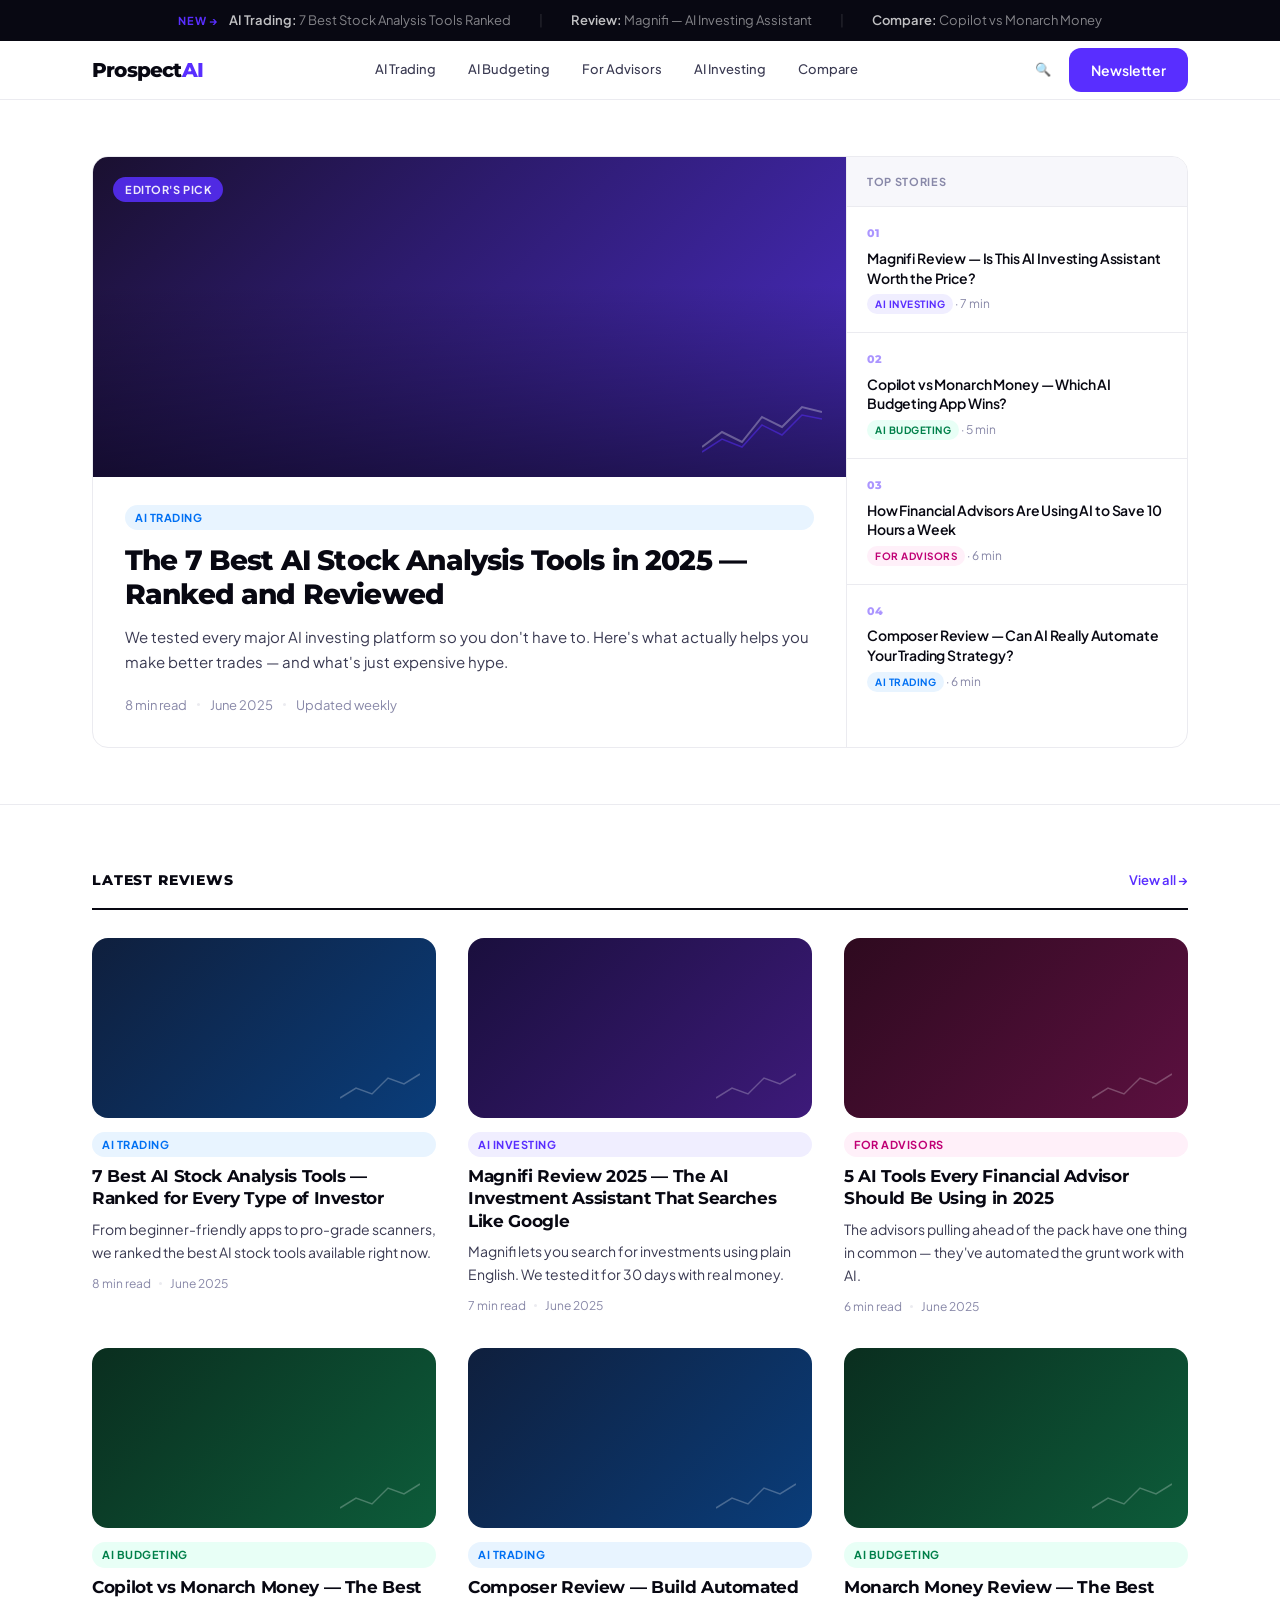
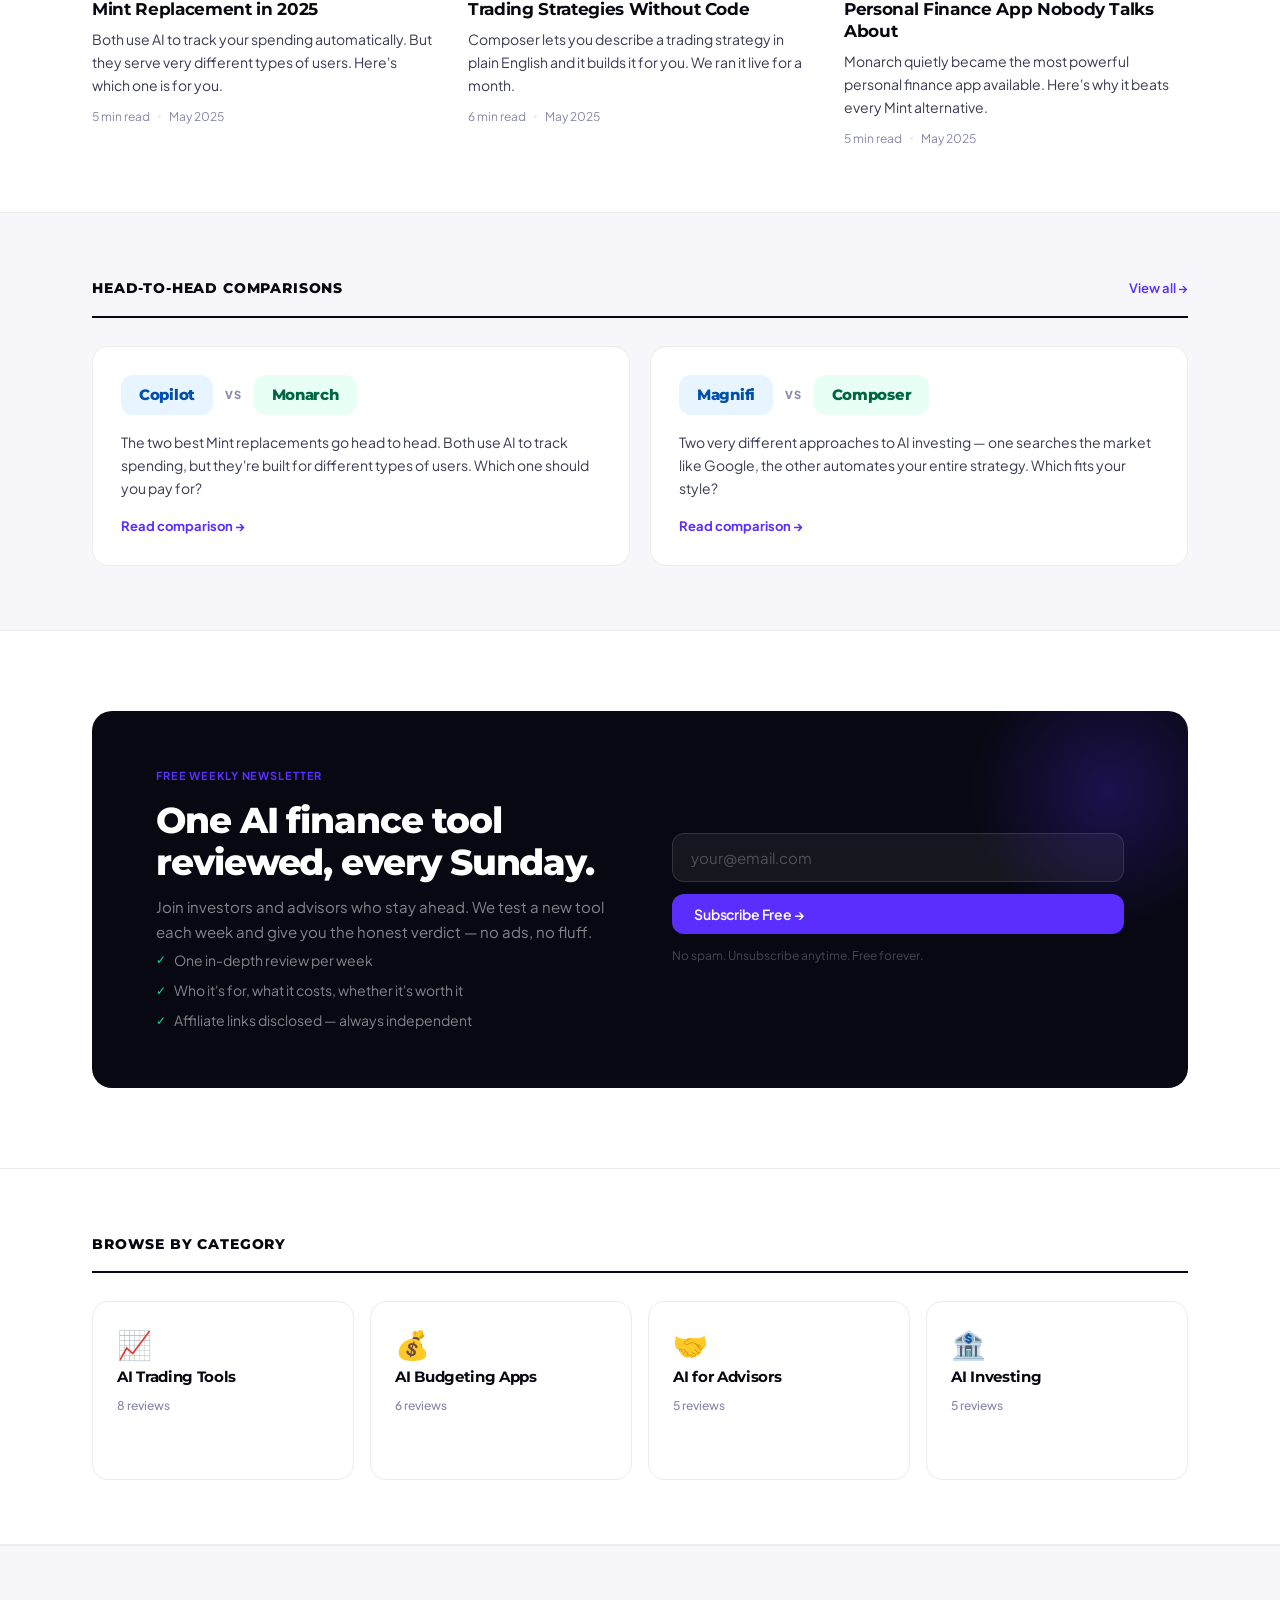
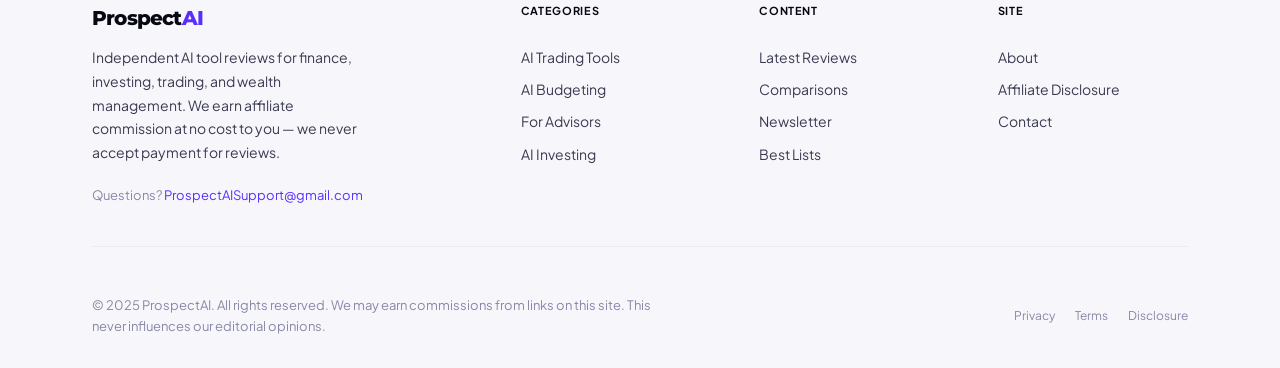
==== commit 1f697106: "Complete site rebuild: modern editorial design + 4 live articles - Full visual redesign: dark ink/wh" ====
--- a/index.html
+++ b/index.html
@@ -9,205 +9,222 @@
 </head>
 <body>
 
+  <!-- TOP BAR -->
+  <div class="topbar">
+    <div class="container">
+      <div class="topbar-inner">
+        <span class="topbar-label">New →</span>
+        <div class="topbar-items">
+          <a href="articles/best-ai-stock-analysis-tools.html" class="topbar-item"><span>AI Trading:</span> 7 Best Stock Analysis Tools Ranked</a>
+          <span class="topbar-divider">|</span>
+          <a href="articles/magnifi-review.html" class="topbar-item"><span>Review:</span> Magnifi — AI Investing Assistant</a>
+          <span class="topbar-divider">|</span>
+          <a href="articles/copilot-vs-monarch.html" class="topbar-item"><span>Compare:</span> Copilot vs Monarch Money</a>
+        </div>
+      </div>
+    </div>
+  </div>
+
   <!-- NAV -->
   <nav class="nav">
     <div class="nav-inner">
       <a href="/" class="nav-logo">Prospect<span class="logo-ai">AI</span></a>
-      <div class="nav-links">
-        <a href="#" class="nav-link">AI Trading</a>
-        <a href="#" class="nav-link">AI Budgeting</a>
-        <a href="#" class="nav-link">For Advisors</a>
-        <a href="#" class="nav-link">Compare</a>
-        <a href="#" class="nav-link">About</a>
-      </div>
-      <a href="#newsletter" class="nav-cta">Free Newsletter</a>
+      <div class="nav-cats">
+        <a href="#" class="nav-cat">AI Trading</a>
+        <a href="#" class="nav-cat">AI Budgeting</a>
+        <a href="#" class="nav-cat">For Advisors</a>
+        <a href="#" class="nav-cat">AI Investing</a>
+        <a href="#" class="nav-cat">Compare</a>
+      </div>
+      <div class="nav-right">
+        <span class="nav-search">🔍</span>
+        <a href="#newsletter" class="btn btn-violet">Newsletter</a>
+      </div>
     </div>
   </nav>
 
   <!-- HERO -->
-  <section class="hero-hub">
-    <div class="section-container">
-      <div class="hero-hub-inner">
-        <div class="hub-badge">Independent · No paid placements · Updated weekly</div>
-        <h1 class="hub-h1">The best AI tools for finance and investing, honestly reviewed.</h1>
-        <p class="hub-sub">We test and compare AI tools for traders, investors, financial advisors, and anyone serious about money. No fluff, no vendor bias — just what actually works.</p>
-        <div class="hub-stats">
-          <div class="hub-stat"><strong>24</strong> reviews</div>
-          <div class="hub-stat-rule"></div>
-          <div class="hub-stat"><strong>4</strong> comparisons</div>
-          <div class="hub-stat-rule"></div>
-          <div class="hub-stat"><strong>Weekly</strong> updates</div>
-        </div>
-      </div>
-    </div>
-  </section>
-
-  <!-- FEATURED / MOST READ -->
-  <section class="section-block">
-    <div class="section-container">
-      <div class="section-label">
-        <span class="label-dot"></span>
-        Most Read This Week
-      </div>
-
-      <div class="featured-grid">
-
-        <!-- Featured large card -->
-        <a href="#" class="article-card article-card-large">
-          <div class="article-img article-img-blue"></div>
-          <div class="article-card-body">
-            <span class="article-tag">AI Trading</span>
-            <h2 class="article-title-lg">The 7 Best AI Stock Analysis Tools in 2025 — Ranked and Reviewed</h2>
-            <p class="article-excerpt">We tested every major AI investing platform so you don't have to. Here's what actually helps you make better trades and what's just hype.</p>
-            <div class="article-meta">
+  <section class="hero">
+    <div class="container hero-pb">
+      <div class="hero-grid">
+
+        <!-- Featured article -->
+        <a href="articles/best-ai-stock-analysis-tools.html" class="hero-main">
+          <div class="hero-img">
+            <div class="hero-img-overlay"></div>
+            <div class="hero-img-label">Editor's Pick</div>
+          </div>
+          <div class="hero-main-body">
+            <span class="tag tag-trading">AI Trading</span>
+            <h1 class="hero-headline">The 7 Best AI Stock Analysis Tools in 2025 — Ranked and Reviewed</h1>
+            <p class="hero-excerpt">We tested every major AI investing platform so you don't have to. Here's what actually helps you make better trades — and what's just expensive hype.</p>
+            <div class="hero-meta">
               <span>8 min read</span>
-              <span>·</span>
+              <div class="hero-meta-dot"></div>
               <span>June 2025</span>
-            </div>
-          </div>
-        </a>
-
-        <!-- Side cards -->
-        <div class="featured-side">
-
-          <a href="#" class="article-card article-card-sm">
-            <div class="article-img-sm article-img-green"></div>
-            <div class="article-card-body">
-              <span class="article-tag">AI Budgeting</span>
-              <h3 class="article-title-sm">Copilot vs YNAB AI — Which Budgeting App Actually Uses AI?</h3>
-              <div class="article-meta">5 min read · June 2025</div>
-            </div>
+              <div class="hero-meta-dot"></div>
+              <span>Updated weekly</span>
+            </div>
+          </div>
+        </a>
+
+        <!-- Top stories sidebar -->
+        <div class="hero-sidebar">
+          <div class="hero-sidebar-head">Top Stories</div>
+
+          <a href="articles/magnifi-review.html" class="top-story">
+            <span class="top-story-num">01</span>
+            <div class="top-story-title">Magnifi Review — Is This AI Investing Assistant Worth the Price?</div>
+            <div class="top-story-meta"><span class="tag tag-investing" style="font-size:10px;padding:2px 8px;">AI Investing</span> · 7 min</div>
           </a>
 
-          <a href="#" class="article-card article-card-sm">
-            <div class="article-img-sm article-img-pink"></div>
-            <div class="article-card-body">
-              <span class="article-tag">For Advisors</span>
-              <h3 class="article-title-sm">How Financial Advisors Are Using AI to Save 10 Hours a Week</h3>
-              <div class="article-meta">6 min read · June 2025</div>
-            </div>
+          <a href="articles/copilot-vs-monarch.html" class="top-story">
+            <span class="top-story-num">02</span>
+            <div class="top-story-title">Copilot vs Monarch Money — Which AI Budgeting App Wins?</div>
+            <div class="top-story-meta"><span class="tag tag-budgeting" style="font-size:10px;padding:2px 8px;">AI Budgeting</span> · 5 min</div>
           </a>
 
-          <a href="#" class="article-card article-card-sm">
-            <div class="article-img-sm article-img-blue"></div>
-            <div class="article-card-body">
-              <span class="article-tag">AI Investing</span>
-              <h3 class="article-title-sm">Magnifi Review 2025 — Is This AI Investing Assistant Worth It?</h3>
-              <div class="article-meta">7 min read · May 2025</div>
-            </div>
+          <a href="articles/ai-tools-for-financial-advisors.html" class="top-story">
+            <span class="top-story-num">03</span>
+            <div class="top-story-title">How Financial Advisors Are Using AI to Save 10 Hours a Week</div>
+            <div class="top-story-meta"><span class="tag tag-advisors" style="font-size:10px;padding:2px 8px;">For Advisors</span> · 6 min</div>
           </a>
 
-        </div>
+          <a href="articles/composer-review.html" class="top-story">
+            <span class="top-story-num">04</span>
+            <div class="top-story-title">Composer Review — Can AI Really Automate Your Trading Strategy?</div>
+            <div class="top-story-meta"><span class="tag tag-trading" style="font-size:10px;padding:2px 8px;">AI Trading</span> · 6 min</div>
+          </a>
+        </div>
+
       </div>
     </div>
   </section>
 
   <!-- LATEST REVIEWS -->
-  <section class="section-block section-gray">
-    <div class="section-container">
-      <div class="section-label">
-        <span class="label-dot"></span>
-        Latest Reviews
-      </div>
-
-      <div class="article-grid">
-
-        <a href="#" class="article-card article-card-grid">
-          <div class="article-img-grid article-img-green"></div>
-          <div class="article-card-body">
-            <span class="article-tag">AI Trading</span>
-            <h3 class="article-title-grid">Composer Review — Can AI Really Automate Your Trading Strategy?</h3>
-            <p class="article-excerpt-sm">Composer lets you build automated trading strategies with natural language. We ran it for 30 days. Here's what happened.</p>
-            <div class="article-meta">6 min read</div>
-          </div>
-        </a>
-
-        <a href="#" class="article-card article-card-grid">
-          <div class="article-img-grid article-img-pink"></div>
-          <div class="article-card-body">
-            <span class="article-tag">AI Budgeting</span>
-            <h3 class="article-title-grid">Best AI Finance Apps for 2025 — 9 Tools We Actually Tested</h3>
-            <p class="article-excerpt-sm">From budgeting to tax prep to investment tracking — the AI finance tools actually worth paying for.</p>
-            <div class="article-meta">10 min read</div>
-          </div>
-        </a>
-
-        <a href="#" class="article-card article-card-grid">
-          <div class="article-img-grid article-img-blue"></div>
-          <div class="article-card-body">
-            <span class="article-tag">For Advisors</span>
-            <h3 class="article-title-grid">Catchlight AI Review — The Lead Intelligence Tool Built for Advisors</h3>
-            <p class="article-excerpt-sm">Catchlight promises to predict which prospects are most likely to convert. Does the AI actually deliver?</p>
-            <div class="article-meta">5 min read</div>
-          </div>
-        </a>
-
-        <a href="#" class="article-card article-card-grid">
-          <div class="article-img-grid article-img-green"></div>
-          <div class="article-card-body">
-            <span class="article-tag">AI Investing</span>
-            <h3 class="article-title-grid">Seeking Alpha vs Motley Fool — Which AI Stock Picks Actually Win?</h3>
-            <p class="article-excerpt-sm">Both platforms use AI to surface stock recommendations. We compared their track records side by side.</p>
-            <div class="article-meta">8 min read</div>
-          </div>
-        </a>
-
-        <a href="#" class="article-card article-card-grid">
-          <div class="article-img-grid article-img-pink"></div>
-          <div class="article-card-body">
-            <span class="article-tag">AI Trading</span>
-            <h3 class="article-title-grid">Trade Ideas Review — Is This the Best AI Stock Scanner in 2025?</h3>
-            <p class="article-excerpt-sm">Trade Ideas has been around for years but the AI scanner "Holly" is legitimately impressive. Full breakdown inside.</p>
-            <div class="article-meta">7 min read</div>
-          </div>
-        </a>
-
-        <a href="#" class="article-card article-card-grid">
-          <div class="article-img-grid article-img-blue"></div>
-          <div class="article-card-body">
-            <span class="article-tag">AI Budgeting</span>
-            <h3 class="article-title-grid">Monarch Money Review — The Best AI Budgeting App Nobody Talks About</h3>
-            <p class="article-excerpt-sm">Monarch quietly became one of the best personal finance apps available. Here's why it beats Mint's replacement.</p>
-            <div class="article-meta">5 min read</div>
-          </div>
-        </a>
-
-      </div>
-
-      <div class="view-all-wrap">
-        <a href="#" class="btn-ghost">View all reviews →</a>
+  <section class="articles-section">
+    <div class="container">
+      <div class="section-header">
+        <span class="section-title">Latest Reviews</span>
+        <a href="#" class="section-more">View all →</a>
+      </div>
+      <div class="articles-grid">
+
+        <a href="articles/best-ai-stock-analysis-tools.html" class="article-card">
+          <div class="article-thumb thumb-trading"></div>
+          <div class="article-body">
+            <span class="tag tag-trading">AI Trading</span>
+            <h2 class="article-headline">7 Best AI Stock Analysis Tools — Ranked for Every Type of Investor</h2>
+            <p class="article-excerpt">From beginner-friendly apps to pro-grade scanners, we ranked the best AI stock tools available right now.</p>
+            <div class="article-foot">
+              <span>8 min read</span>
+              <div class="article-foot-dot"></div>
+              <span>June 2025</span>
+            </div>
+          </div>
+        </a>
+
+        <a href="articles/magnifi-review.html" class="article-card">
+          <div class="article-thumb thumb-investing"></div>
+          <div class="article-body">
+            <span class="tag tag-investing">AI Investing</span>
+            <h2 class="article-headline">Magnifi Review 2025 — The AI Investment Assistant That Searches Like Google</h2>
+            <p class="article-excerpt">Magnifi lets you search for investments using plain English. We tested it for 30 days with real money.</p>
+            <div class="article-foot">
+              <span>7 min read</span>
+              <div class="article-foot-dot"></div>
+              <span>June 2025</span>
+            </div>
+          </div>
+        </a>
+
+        <a href="articles/ai-tools-for-financial-advisors.html" class="article-card">
+          <div class="article-thumb thumb-advisors"></div>
+          <div class="article-body">
+            <span class="tag tag-advisors">For Advisors</span>
+            <h2 class="article-headline">5 AI Tools Every Financial Advisor Should Be Using in 2025</h2>
+            <p class="article-excerpt">The advisors pulling ahead of the pack have one thing in common — they've automated the grunt work with AI.</p>
+            <div class="article-foot">
+              <span>6 min read</span>
+              <div class="article-foot-dot"></div>
+              <span>June 2025</span>
+            </div>
+          </div>
+        </a>
+
+        <a href="articles/copilot-vs-monarch.html" class="article-card">
+          <div class="article-thumb thumb-budgeting"></div>
+          <div class="article-body">
+            <span class="tag tag-budgeting">AI Budgeting</span>
+            <h2 class="article-headline">Copilot vs Monarch Money — The Best Mint Replacement in 2025</h2>
+            <p class="article-excerpt">Both use AI to track your spending automatically. But they serve very different types of users. Here's which one is for you.</p>
+            <div class="article-foot">
+              <span>5 min read</span>
+              <div class="article-foot-dot"></div>
+              <span>May 2025</span>
+            </div>
+          </div>
+        </a>
+
+        <a href="articles/composer-review.html" class="article-card">
+          <div class="article-thumb thumb-trading"></div>
+          <div class="article-body">
+            <span class="tag tag-trading">AI Trading</span>
+            <h2 class="article-headline">Composer Review — Build Automated Trading Strategies Without Code</h2>
+            <p class="article-excerpt">Composer lets you describe a trading strategy in plain English and it builds it for you. We ran it live for a month.</p>
+            <div class="article-foot">
+              <span>6 min read</span>
+              <div class="article-foot-dot"></div>
+              <span>May 2025</span>
+            </div>
+          </div>
+        </a>
+
+        <a href="articles/monarch-money-review.html" class="article-card">
+          <div class="article-thumb thumb-budgeting"></div>
+          <div class="article-body">
+            <span class="tag tag-budgeting">AI Budgeting</span>
+            <h2 class="article-headline">Monarch Money Review — The Best Personal Finance App Nobody Talks About</h2>
+            <p class="article-excerpt">Monarch quietly became the most powerful personal finance app available. Here's why it beats every Mint alternative.</p>
+            <div class="article-foot">
+              <span>5 min read</span>
+              <div class="article-foot-dot"></div>
+              <span>May 2025</span>
+            </div>
+          </div>
+        </a>
+
       </div>
     </div>
   </section>
 
   <!-- HEAD TO HEAD -->
-  <section class="section-block">
-    <div class="section-container">
-      <div class="section-label">
-        <span class="label-dot"></span>
-        Head-to-Head Comparisons
-      </div>
-
+  <section class="compare-section">
+    <div class="container">
+      <div class="section-header">
+        <span class="section-title">Head-to-Head Comparisons</span>
+        <a href="#" class="section-more">View all →</a>
+      </div>
       <div class="compare-grid">
 
-        <a href="#" class="compare-card">
+        <a href="articles/copilot-vs-monarch.html" class="compare-card">
           <div class="compare-vs">
-            <div class="compare-tool compare-tool-a">Magnifi</div>
-            <div class="compare-vs-badge">VS</div>
-            <div class="compare-tool compare-tool-b">Composer</div>
-          </div>
-          <p class="compare-desc">Two very different approaches to AI investing — one is a search engine for funds, the other automates your strategy. Which fits your style?</p>
-          <span class="compare-link">Read comparison →</span>
-        </a>
-
-        <a href="#" class="compare-card">
+            <span class="compare-pill compare-pill-a">Copilot</span>
+            <span class="compare-vs-text">VS</span>
+            <span class="compare-pill compare-pill-b">Monarch</span>
+          </div>
+          <p class="compare-desc">The two best Mint replacements go head to head. Both use AI to track spending, but they're built for different types of users. Which one should you pay for?</p>
+          <span class="compare-cta">Read comparison →</span>
+        </a>
+
+        <a href="articles/magnifi-review.html" class="compare-card">
           <div class="compare-vs">
-            <div class="compare-tool compare-tool-a">Copilot</div>
-            <div class="compare-vs-badge">VS</div>
-            <div class="compare-tool compare-tool-b">Monarch</div>
-          </div>
-          <p class="compare-desc">The two best Mint replacements go head to head. Both use AI, but for very different types of users.</p>
-          <span class="compare-link">Read comparison →</span>
+            <span class="compare-pill compare-pill-a">Magnifi</span>
+            <span class="compare-vs-text">VS</span>
+            <span class="compare-pill compare-pill-b">Composer</span>
+          </div>
+          <p class="compare-desc">Two very different approaches to AI investing — one searches the market like Google, the other automates your entire strategy. Which fits your style?</p>
+          <span class="compare-cta">Read comparison →</span>
         </a>
 
       </div>
@@ -216,55 +233,58 @@
 
   <!-- NEWSLETTER -->
   <section class="newsletter-section" id="newsletter">
-    <div class="section-container">
-      <div class="newsletter-inner">
+    <div class="container">
+      <div class="newsletter-box">
         <div class="newsletter-text">
-          <span class="section-eyebrow">Free Newsletter</span>
-          <h2 class="newsletter-h2">One new AI finance tool reviewed, every week.</h2>
-          <p class="newsletter-sub">Join readers who stay ahead of the curve. Every Sunday — one honest review, no spam, free forever.</p>
-          <ul class="newsletter-bullets">
-            <li>✓ One tool reviewed in depth</li>
-            <li>✓ Who it's for, what it costs, whether it's worth it</li>
-            <li>✓ Affiliate links disclosed — always honest</li>
-          </ul>
-        </div>
-        <form class="newsletter-form" onsubmit="handleNewsletter(event)">
+          <span class="nl-eyebrow">Free Weekly Newsletter</span>
+          <h2 class="nl-h2">One AI finance tool reviewed, every Sunday.</h2>
+          <p class="nl-sub">Join investors and advisors who stay ahead. We test a new tool each week and give you the honest verdict — no ads, no fluff.</p>
+          <div class="nl-perks">
+            <div class="nl-perk">One in-depth review per week</div>
+            <div class="nl-perk">Who it's for, what it costs, whether it's worth it</div>
+            <div class="nl-perk">Affiliate links disclosed — always independent</div>
+          </div>
+        </div>
+        <form class="nl-form" onsubmit="handleNewsletter(event)">
           <input type="email" id="nl-email" placeholder="your@email.com" required />
-          <button type="submit" class="btn-primary">Subscribe Free →</button>
-          <p class="newsletter-note">No spam. Unsubscribe anytime.</p>
-          <div id="nl-result" style="display:none;margin-top:12px;font-size:14px;"></div>
+          <button type="submit" class="btn btn-violet">Subscribe Free →</button>
+          <p class="nl-note">No spam. Unsubscribe anytime. Free forever.</p>
+          <div id="nl-result" style="display:none;margin-top:8px;font-size:14px;color:#00e89e;"></div>
         </form>
       </div>
     </div>
   </section>
 
   <!-- CATEGORIES -->
-  <section class="section-block section-gray">
-    <div class="section-container">
-      <div class="section-label">
-        <span class="label-dot"></span>
-        Browse by Category
+  <section class="categories-section">
+    <div class="container">
+      <div class="section-header">
+        <span class="section-title">Browse by Category</span>
       </div>
       <div class="cat-grid">
-        <a href="#" class="cat-card cat-blue">
+        <a href="#" class="cat-card">
           <div class="cat-icon">📈</div>
           <div class="cat-name">AI Trading Tools</div>
           <div class="cat-count">8 reviews</div>
-        </a>
-        <a href="#" class="cat-card cat-green">
+          <div class="cat-arrow">→</div>
+        </a>
+        <a href="#" class="cat-card">
           <div class="cat-icon">💰</div>
           <div class="cat-name">AI Budgeting Apps</div>
           <div class="cat-count">6 reviews</div>
-        </a>
-        <a href="#" class="cat-card cat-pink">
+          <div class="cat-arrow">→</div>
+        </a>
+        <a href="#" class="cat-card">
           <div class="cat-icon">🤝</div>
           <div class="cat-name">AI for Advisors</div>
           <div class="cat-count">5 reviews</div>
-        </a>
-        <a href="#" class="cat-card cat-white">
+          <div class="cat-arrow">→</div>
+        </a>
+        <a href="#" class="cat-card">
           <div class="cat-icon">🏦</div>
           <div class="cat-name">AI Investing</div>
           <div class="cat-count">5 reviews</div>
+          <div class="cat-arrow">→</div>
         </a>
       </div>
     </div>
@@ -272,29 +292,41 @@
 
   <!-- FOOTER -->
   <footer>
-    <div class="footer-inner">
-      <div class="footer-top">
+    <div class="container">
+      <div class="footer-grid">
         <div class="footer-brand">
           <p class="footer-logo">Prospect<span class="logo-ai">AI</span></p>
-          <p class="footer-tagline">Honest AI tool reviews for finance & investing.</p>
-        </div>
-        <div class="footer-links-group">
+          <p class="footer-desc">Independent AI tool reviews for finance, investing, trading, and wealth management. We earn affiliate commission at no cost to you — we never accept payment for reviews.</p>
+          <p class="footer-email">Questions? <a href="mailto:ProspectAISupport@gmail.com">ProspectAISupport@gmail.com</a></p>
+        </div>
+        <div class="footer-col">
           <p class="footer-col-head">Categories</p>
-          <a href="#">AI Trading</a>
+          <a href="#">AI Trading Tools</a>
           <a href="#">AI Budgeting</a>
           <a href="#">For Advisors</a>
           <a href="#">AI Investing</a>
         </div>
-        <div class="footer-links-group">
+        <div class="footer-col">
+          <p class="footer-col-head">Content</p>
+          <a href="#">Latest Reviews</a>
+          <a href="#">Comparisons</a>
+          <a href="#">Newsletter</a>
+          <a href="#">Best Lists</a>
+        </div>
+        <div class="footer-col">
           <p class="footer-col-head">Site</p>
           <a href="#">About</a>
-          <a href="#">Newsletter</a>
           <a href="#">Affiliate Disclosure</a>
-          <a href="mailto:ProspectAISupport@gmail.com">Contact</a>
+          <a href="#">Contact</a>
         </div>
       </div>
       <div class="footer-bottom">
-        <p>© 2025 ProspectAI. We earn commission from affiliate links at no cost to you. We never accept payment for reviews.</p>
+        <p class="footer-copy">© 2025 ProspectAI. All rights reserved. We may earn commissions from links on this site. This never influences our editorial opinions.</p>
+        <div class="footer-legal">
+          <a href="#">Privacy</a>
+          <a href="#">Terms</a>
+          <a href="#">Disclosure</a>
+        </div>
       </div>
     </div>
   </footer>
@@ -304,8 +336,7 @@
       e.preventDefault();
       const result = document.getElementById('nl-result');
       result.style.display = 'block';
-      result.style.color = '#592eff';
-      result.textContent = '✅ You\'re in! First review lands Sunday.';
+      result.textContent = '✅ You\'re in! First review lands this Sunday.';
       document.getElementById('nl-email').value = '';
     }
   </script>
--- a/styles.css
+++ b/styles.css
@@ -1,407 +1,467 @@
 /* =============================================
    ProspectAI — Finance AI Content Hub
-   Adora Design System · Light Theme
+   Modern Editorial Design · 2025
    ============================================= */
 
-@import url('https://fonts.googleapis.com/css2?family=Montserrat:wght@600;700&family=Plus+Jakarta+Sans:wght@400;500;600;700&display=swap');
+@import url('https://fonts.googleapis.com/css2?family=Montserrat:wght@700;800&family=Plus+Jakarta+Sans:wght@400;500;600;700&display=swap');
 
 *, *::before, *::after { box-sizing: border-box; margin: 0; padding: 0; }
 
 :root {
-  --color-canvas-white:   #ffffff;
-  --color-cloud-mist:     #e0e0db;
-  --color-slate-text:     #353241;
-  --color-rich-violet:    #21164c;
-  --color-action-violet:  #592eff;
-  --color-air-blue:       #bcf2ff;
-  --color-lush-green:     #dfff9d;
-  --color-sunset-pink:    #ffaae6;
-  --color-neon-pink:      #f843c2;
-  --color-electric-green: #a2ea13;
-  --color-soft-gray-fill: #f0f0ee;
+  --ink:       #080812;
+  --ink-soft:  #3a3a52;
+  --muted:     #8888a8;
+  --border:    #ebebf0;
+  --bg:        #ffffff;
+  --bg-alt:    #f7f7fb;
+  --accent:    #592eff;
+  --accent-bg: rgba(89,46,255,0.07);
+  --green:     #00b37e;
+  --tag-bg:    #f0eeff;
 
   --font-display: 'Montserrat', ui-sans-serif, system-ui, sans-serif;
   --font-body:    'Plus Jakarta Sans', ui-sans-serif, system-ui, sans-serif;
 
-  --radius-cards:   16px;
-  --radius-badges:  200px;
-  --radius-buttons: 10px;
+  --r-sm:  8px;
+  --r-md:  12px;
+  --r-lg:  16px;
+  --r-pill: 999px;
 }
 
 html { scroll-behavior: smooth; }
 
 body {
   font-family: var(--font-body);
-  background: var(--color-canvas-white);
-  color: var(--color-slate-text);
+  background: var(--bg);
+  color: var(--ink);
   -webkit-font-smoothing: antialiased;
   overflow-x: hidden;
   line-height: 1.6;
-  letter-spacing: -0.01em;
 }
 
 a { text-decoration: none; color: inherit; }
-
-/* ── LAYOUT ── */
-.section-container {
+img { display: block; max-width: 100%; }
+
+.container {
   max-width: 1160px;
   margin: 0 auto;
   padding: 0 32px;
 }
 
-.section-block { padding: 72px 0; }
-.section-gray  { background: var(--color-soft-gray-fill); }
-
-/* ── SECTION LABEL ── */
-.section-label {
-  display: flex;
-  align-items: center;
-  gap: 8px;
+/* ── BUTTONS ── */
+.btn {
+  display: inline-flex;
+  align-items: center;
+  gap: 6px;
+  font-family: var(--font-body);
+  font-size: 14px;
+  font-weight: 600;
+  padding: 11px 22px;
+  border-radius: var(--r-md);
+  border: none;
+  cursor: pointer;
+  transition: all 0.15s;
+  white-space: nowrap;
+  letter-spacing: -0.01em;
+}
+.btn-violet  { background: var(--accent); color: #fff; }
+.btn-violet:hover  { opacity: 0.88; transform: translateY(-1px); }
+.btn-outline { background: transparent; color: var(--ink); border: 1.5px solid var(--border); }
+.btn-outline:hover { border-color: #bbb; background: var(--bg-alt); }
+
+/* ── TAGS ── */
+.tag {
+  display: inline-block;
+  font-size: 11px;
+  font-weight: 700;
+  text-transform: uppercase;
+  letter-spacing: 0.05em;
+  padding: 4px 10px;
+  border-radius: var(--r-pill);
+  background: var(--tag-bg);
+  color: var(--accent);
+}
+.tag-trading  { background: #e8f4ff; color: #0070f3; }
+.tag-budgeting{ background: #e8fff6; color: #00804a; }
+.tag-advisors { background: #fff0f9; color: #c00075; }
+.tag-investing{ background: #f0eeff; color: var(--accent); }
+
+/* ══════════════════════════════════════
+   TOP BAR
+══════════════════════════════════════ */
+
+.topbar {
+  background: var(--ink);
+  padding: 10px 0;
   font-size: 13px;
-  font-weight: 700;
+  color: rgba(255,255,255,0.55);
+  display: flex;
+  align-items: center;
+}
+.topbar-inner {
+  display: flex;
+  align-items: center;
+  gap: 10px;
+}
+.topbar-label {
+  font-weight: 700;
+  color: var(--accent);
+  font-size: 11px;
   text-transform: uppercase;
   letter-spacing: 0.06em;
-  color: var(--color-action-violet);
-  margin-bottom: 32px;
-}
-.label-dot {
-  width: 8px; height: 8px;
-  border-radius: 50%;
-  background: var(--color-action-violet);
-  flex-shrink: 0;
-}
-
-/* ── BUTTONS ── */
-.btn-primary {
-  display: inline-block;
-  background: var(--color-action-violet);
-  color: #fff;
-  font-family: var(--font-body);
-  font-size: 15px;
+  white-space: nowrap;
+}
+.topbar-items {
+  display: flex;
+  gap: 28px;
+  overflow: hidden;
+}
+.topbar-item {
+  white-space: nowrap;
+  color: rgba(255,255,255,0.5);
+  transition: color 0.15s;
+}
+.topbar-item:hover { color: rgba(255,255,255,0.9); }
+.topbar-item span {
   font-weight: 600;
-  padding: 13px 24px;
-  border-radius: var(--radius-buttons);
-  border: none;
-  cursor: pointer;
-  transition: opacity 0.15s, transform 0.15s;
-  white-space: nowrap;
-  letter-spacing: -0.01em;
-}
-.btn-primary:hover { opacity: 0.88; transform: translateY(-1px); }
-
-.btn-ghost {
-  display: inline-block;
-  background: transparent;
-  color: var(--color-slate-text);
-  font-family: var(--font-body);
-  font-size: 15px;
-  font-weight: 600;
-  padding: 13px 24px;
-  border-radius: var(--radius-buttons);
-  border: 1.5px solid var(--color-cloud-mist);
-  transition: background 0.15s, border-color 0.15s;
-  letter-spacing: -0.01em;
-}
-.btn-ghost:hover { background: var(--color-soft-gray-fill); border-color: #bbb; }
-
-.section-eyebrow {
-  font-size: 12px;
-  font-weight: 700;
-  color: var(--color-action-violet);
-  letter-spacing: 0.06em;
-  text-transform: uppercase;
-  margin-bottom: 12px;
-  display: block;
-}
+  color: rgba(255,255,255,0.75);
+}
+.topbar-divider { color: rgba(255,255,255,0.15); }
 
 /* ══════════════════════════════════════
    NAV
 ══════════════════════════════════════ */
 
 .nav {
-  position: fixed;
-  top: 0; left: 0; right: 0;
+  position: sticky;
+  top: 0;
   z-index: 9999;
-  height: 60px;
-  display: flex;
-  align-items: center;
-  background: rgba(255,255,255,0.92);
-  backdrop-filter: blur(16px);
-  -webkit-backdrop-filter: blur(16px);
-  border-bottom: 1px solid var(--color-cloud-mist);
+  background: rgba(255,255,255,0.96);
+  backdrop-filter: blur(12px);
+  -webkit-backdrop-filter: blur(12px);
+  border-bottom: 1px solid var(--border);
 }
 
 .nav-inner {
   max-width: 1160px;
   margin: 0 auto;
   padding: 0 32px;
-  width: 100%;
+  height: 58px;
   display: flex;
   align-items: center;
   justify-content: space-between;
+  gap: 32px;
 }
 
 .nav-logo {
   font-family: var(--font-display);
-  font-size: 19px;
-  font-weight: 700;
-  color: var(--color-rich-violet);
+  font-size: 20px;
+  font-weight: 800;
+  color: var(--ink);
+  letter-spacing: -0.04em;
+  flex-shrink: 0;
+}
+.logo-ai { color: var(--accent); }
+
+.nav-cats {
+  display: flex;
+  gap: 4px;
+  flex: 1;
+  justify-content: center;
+}
+.nav-cat {
+  font-size: 13px;
+  font-weight: 500;
+  color: var(--ink-soft);
+  padding: 6px 14px;
+  border-radius: var(--r-sm);
+  transition: all 0.15s;
+}
+.nav-cat:hover { background: var(--bg-alt); color: var(--ink); }
+
+.nav-right {
+  display: flex;
+  align-items: center;
+  gap: 12px;
+  flex-shrink: 0;
+}
+.nav-search {
+  font-size: 13px;
+  color: var(--muted);
+  cursor: pointer;
+  padding: 6px;
+  border-radius: var(--r-sm);
+  transition: background 0.15s;
+}
+.nav-search:hover { background: var(--bg-alt); }
+
+/* ══════════════════════════════════════
+   HERO — FEATURED SPLIT
+══════════════════════════════════════ */
+
+.hero {
+  border-bottom: 1px solid var(--border);
+  padding: 56px 0 0;
+}
+
+.hero-grid {
+  display: grid;
+  grid-template-columns: 1fr 340px;
+  gap: 0;
+  border: 1px solid var(--border);
+  border-radius: var(--r-lg);
+  overflow: hidden;
+}
+
+/* Big featured article */
+.hero-main {
+  border-right: 1px solid var(--border);
+  display: flex;
+  flex-direction: column;
+}
+
+.hero-img {
+  height: 320px;
+  background: linear-gradient(135deg, #1a1030 0%, #2d1b6e 40%, #4a2cc4 100%);
+  position: relative;
+  overflow: hidden;
+  flex-shrink: 0;
+}
+.hero-img-overlay {
+  position: absolute;
+  inset: 0;
+  background: linear-gradient(to bottom, transparent 40%, rgba(0,0,0,0.5));
+}
+.hero-img-label {
+  position: absolute;
+  top: 20px;
+  left: 20px;
+  font-size: 11px;
+  font-weight: 700;
+  color: rgba(255,255,255,0.9);
+  background: rgba(89,46,255,0.85);
+  padding: 4px 12px;
+  border-radius: var(--r-pill);
+  text-transform: uppercase;
+  letter-spacing: 0.05em;
+}
+/* Abstract finance chart decoration */
+.hero-img::after {
+  content: '';
+  position: absolute;
+  bottom: 20px;
+  right: 24px;
+  width: 120px;
+  height: 60px;
+  background: url("data:image/svg+xml,%3Csvg xmlns='http://www.w3.org/2000/svg' viewBox='0 0 120 60'%3E%3Cpolyline points='0,50 20,35 40,45 60,20 80,30 100,10 120,15' fill='none' stroke='rgba(255,255,255,0.3)' stroke-width='2'/%3E%3Cpolyline points='0,55 20,42 40,50 60,28 80,38 100,18 120,22' fill='none' stroke='rgba(89,46,255,0.5)' stroke-width='1.5'/%3E%3C/svg%3E") center/contain no-repeat;
+}
+
+.hero-main-body {
+  padding: 28px 32px 32px;
+  flex: 1;
+  display: flex;
+  flex-direction: column;
+}
+
+.hero-main-body .tag { margin-bottom: 14px; }
+
+.hero-headline {
+  font-family: var(--font-display);
+  font-size: 28px;
+  font-weight: 800;
+  color: var(--ink);
   letter-spacing: -0.03em;
-}
-.logo-ai { color: var(--color-action-violet); }
-
-.nav-links {
-  display: flex;
-  gap: 28px;
-  position: absolute;
-  left: 50%;
-  transform: translateX(-50%);
-}
-
-.nav-link {
-  font-size: 14px;
-  font-weight: 500;
-  color: var(--color-slate-text);
-  opacity: 0.65;
-  transition: opacity 0.15s;
-}
-.nav-link:hover { opacity: 1; }
-
-.nav-cta {
-  font-family: var(--font-body);
+  line-height: 1.2;
+  margin-bottom: 12px;
+  transition: color 0.15s;
+}
+.hero-main:hover .hero-headline { color: var(--accent); }
+
+.hero-excerpt {
+  font-size: 15px;
+  color: var(--ink-soft);
+  line-height: 1.7;
+  flex: 1;
+  margin-bottom: 20px;
+}
+
+.hero-meta {
+  display: flex;
+  align-items: center;
+  gap: 10px;
+  font-size: 13px;
+  color: var(--muted);
+}
+.hero-meta-dot { width: 3px; height: 3px; border-radius: 50%; background: var(--border); }
+
+/* Right sidebar of hero — top stories list */
+.hero-sidebar {
+  display: flex;
+  flex-direction: column;
+}
+
+.hero-sidebar-head {
+  padding: 16px 20px;
+  font-size: 11px;
+  font-weight: 700;
+  text-transform: uppercase;
+  letter-spacing: 0.06em;
+  color: var(--muted);
+  border-bottom: 1px solid var(--border);
+  background: var(--bg-alt);
+}
+
+.top-story {
+  display: flex;
+  flex-direction: column;
+  gap: 6px;
+  padding: 18px 20px;
+  border-bottom: 1px solid var(--border);
+  transition: background 0.15s;
+  cursor: pointer;
+}
+.top-story:last-child { border-bottom: none; }
+.top-story:hover { background: var(--bg-alt); }
+
+.top-story-num {
+  font-family: var(--font-display);
+  font-size: 11px;
+  font-weight: 800;
+  color: var(--accent);
+  opacity: 0.5;
+}
+
+.top-story-title {
   font-size: 14px;
   font-weight: 600;
-  color: var(--color-action-violet);
-  background: rgba(89,46,255,0.08);
-  padding: 8px 18px;
-  border-radius: var(--radius-buttons);
-  border: 1px solid rgba(89,46,255,0.2);
-  transition: background 0.15s;
-  white-space: nowrap;
-}
-.nav-cta:hover { background: rgba(89,46,255,0.14); }
-
-/* ══════════════════════════════════════
-   HERO HUB
-══════════════════════════════════════ */
-
-.hero-hub {
-  background: var(--color-canvas-white);
-  padding: 120px 0 72px;
-  border-bottom: 1px solid var(--color-cloud-mist);
-}
-
-.hero-hub-inner {
-  max-width: 720px;
-}
-
-.hub-badge {
-  display: inline-block;
+  color: var(--ink);
+  line-height: 1.4;
+  letter-spacing: -0.01em;
+}
+.top-story:hover .top-story-title { color: var(--accent); }
+
+.top-story-meta {
   font-size: 12px;
-  font-weight: 600;
-  color: var(--color-slate-text);
-  opacity: 0.5;
-  background: var(--color-soft-gray-fill);
-  border-radius: var(--radius-badges);
-  padding: 5px 14px;
-  margin-bottom: 24px;
-  letter-spacing: 0.02em;
-}
-
-.hub-h1 {
+  color: var(--muted);
+}
+
+.hero-pb { padding-bottom: 56px; }
+
+/* ══════════════════════════════════════
+   SECTION HEADERS
+══════════════════════════════════════ */
+
+.section-header {
+  display: flex;
+  align-items: center;
+  justify-content: space-between;
+  margin-bottom: 28px;
+  padding-bottom: 16px;
+  border-bottom: 2px solid var(--ink);
+}
+
+.section-title {
   font-family: var(--font-display);
-  font-size: clamp(36px, 5vw, 56px);
-  font-weight: 700;
-  color: var(--color-rich-violet);
-  letter-spacing: -0.03em;
-  line-height: 1.1;
-  margin-bottom: 20px;
-}
-
-.hub-sub {
-  font-size: 18px;
-  color: var(--color-slate-text);
-  opacity: 0.65;
-  line-height: 1.7;
-  max-width: 580px;
-  margin-bottom: 36px;
-}
-
-.hub-stats {
-  display: flex;
-  align-items: center;
-  gap: 20px;
-}
-
-.hub-stat {
   font-size: 14px;
-  color: var(--color-slate-text);
-  opacity: 0.55;
-}
-.hub-stat strong {
-  color: var(--color-rich-violet);
-  font-weight: 700;
-  opacity: 1;
-}
-.hub-stat-rule {
-  width: 1px;
-  height: 16px;
-  background: var(--color-cloud-mist);
-}
-
-/* ══════════════════════════════════════
-   ARTICLE CARDS
-══════════════════════════════════════ */
-
-/* Article tags */
-.article-tag {
-  display: inline-block;
-  font-size: 11px;
-  font-weight: 700;
+  font-weight: 800;
+  color: var(--ink);
   text-transform: uppercase;
   letter-spacing: 0.06em;
-  color: var(--color-action-violet);
-  background: rgba(89,46,255,0.07);
-  border-radius: var(--radius-badges);
-  padding: 3px 10px;
-  margin-bottom: 10px;
-}
-
-.article-meta {
+}
+
+.section-more {
   font-size: 13px;
-  color: var(--color-slate-text);
-  opacity: 0.4;
-  display: flex;
-  gap: 6px;
-  align-items: center;
-  margin-top: 10px;
-}
-
-/* Article image placeholders (colored blocks) */
-.article-img {
-  width: 100%;
-  height: 220px;
-  border-radius: var(--radius-cards) var(--radius-cards) 0 0;
+  font-weight: 600;
+  color: var(--accent);
+  transition: opacity 0.15s;
+}
+.section-more:hover { opacity: 0.7; }
+
+/* ══════════════════════════════════════
+   ARTICLE CARDS
+══════════════════════════════════════ */
+
+.articles-section {
+  padding: 64px 0;
+  border-bottom: 1px solid var(--border);
+}
+
+.articles-grid {
+  display: grid;
+  grid-template-columns: repeat(3, 1fr);
+  gap: 32px;
+}
+
+.article-card {
+  display: flex;
+  flex-direction: column;
+  gap: 14px;
+  cursor: pointer;
+  transition: transform 0.15s;
+}
+.article-card:hover { transform: translateY(-2px); }
+
+.article-thumb {
+  height: 180px;
+  border-radius: var(--r-lg);
+  overflow: hidden;
   flex-shrink: 0;
-}
-.article-img-sm {
-  width: 100%;
-  height: 100px;
-  border-radius: var(--radius-cards) var(--radius-cards) 0 0;
-  flex-shrink: 0;
-}
-.article-img-grid {
-  width: 100%;
-  height: 160px;
-  border-radius: var(--radius-cards) var(--radius-cards) 0 0;
-  flex-shrink: 0;
-}
-.article-img-blue  { background: var(--color-air-blue); }
-.article-img-green { background: var(--color-lush-green); }
-.article-img-pink  { background: var(--color-sunset-pink); }
-
-/* Base card */
-.article-card {
-  display: flex;
-  flex-direction: column;
-  background: var(--color-canvas-white);
-  border: 1px solid var(--color-cloud-mist);
-  border-radius: var(--radius-cards);
-  overflow: hidden;
-  transition: transform 0.18s ease, box-shadow 0.18s ease;
-  cursor: pointer;
-}
-.article-card:hover {
-  transform: translateY(-3px);
-  box-shadow: 0 8px 28px rgba(89,46,255,0.08);
-}
-
-.article-card-body {
-  padding: 20px 22px 24px;
-  flex: 1;
-  display: flex;
-  flex-direction: column;
-}
-
-/* FEATURED GRID */
-.featured-grid {
-  display: grid;
-  grid-template-columns: 1fr 380px;
-  gap: 20px;
-  align-items: start;
-}
-
-.article-card-large .article-img { height: 280px; }
-
-.article-title-lg {
+  position: relative;
+}
+.thumb-trading  { background: linear-gradient(135deg, #0f1f3d 0%, #0a3d7a 100%); }
+.thumb-budgeting{ background: linear-gradient(135deg, #0a2e1f 0%, #0d5c3a 100%); }
+.thumb-advisors { background: linear-gradient(135deg, #2e0a1f 0%, #5c1040 100%); }
+.thumb-investing{ background: linear-gradient(135deg, #1a0f3d 0%, #3d1a7a 100%); }
+
+/* mini chart decoration on thumbs */
+.article-thumb::after {
+  content: '';
+  position: absolute;
+  bottom: 12px;
+  right: 16px;
+  width: 80px;
+  height: 40px;
+  background: url("data:image/svg+xml,%3Csvg xmlns='http://www.w3.org/2000/svg' viewBox='0 0 80 40'%3E%3Cpolyline points='0,32 16,22 32,28 48,12 64,18 80,8' fill='none' stroke='rgba(255,255,255,0.25)' stroke-width='1.5'/%3E%3C/svg%3E") center/contain no-repeat;
+}
+
+.article-body { display: flex; flex-direction: column; gap: 8px; }
+
+.article-headline {
   font-family: var(--font-display);
-  font-size: 22px;
-  font-weight: 700;
-  color: var(--color-rich-violet);
-  letter-spacing: -0.02em;
-  line-height: 1.25;
-  margin-bottom: 10px;
-}
-
-.article-excerpt {
-  font-size: 15px;
-  color: var(--color-slate-text);
-  opacity: 0.65;
-  line-height: 1.65;
-  flex: 1;
-}
-
-/* Side cards */
-.featured-side {
-  display: flex;
-  flex-direction: column;
-  gap: 16px;
-}
-
-.article-card-sm .article-img-sm { height: 90px; }
-
-.article-title-sm {
-  font-family: var(--font-display);
-  font-size: 15px;
-  font-weight: 700;
-  color: var(--color-rich-violet);
+  font-size: 17px;
+  font-weight: 700;
+  color: var(--ink);
   letter-spacing: -0.02em;
   line-height: 1.3;
-}
-
-/* ARTICLE GRID (latest reviews) */
-.article-grid {
-  display: grid;
-  grid-template-columns: repeat(3, 1fr);
-  gap: 20px;
-}
-
-.article-title-grid {
-  font-family: var(--font-display);
-  font-size: 16px;
-  font-weight: 700;
-  color: var(--color-rich-violet);
-  letter-spacing: -0.02em;
-  line-height: 1.3;
-  margin-bottom: 8px;
-}
-
-.article-excerpt-sm {
+  transition: color 0.15s;
+}
+.article-card:hover .article-headline { color: var(--accent); }
+
+.article-excerpt {
   font-size: 14px;
-  color: var(--color-slate-text);
-  opacity: 0.6;
-  line-height: 1.6;
-  flex: 1;
-}
-
-.view-all-wrap {
-  margin-top: 40px;
-  text-align: center;
-}
-
-/* ══════════════════════════════════════
-   HEAD TO HEAD COMPARISONS
-══════════════════════════════════════ */
+  color: var(--ink-soft);
+  line-height: 1.65;
+}
+
+.article-foot {
+  display: flex;
+  align-items: center;
+  gap: 8px;
+  font-size: 12px;
+  color: var(--muted);
+  margin-top: 2px;
+}
+.article-foot-dot { width: 3px; height: 3px; border-radius: 50%; background: var(--border); }
+
+/* ══════════════════════════════════════
+   COMPARE SECTION
+══════════════════════════════════════ */
+
+.compare-section {
+  padding: 64px 0;
+  background: var(--bg-alt);
+  border-bottom: 1px solid var(--border);
+}
 
 .compare-grid {
   display: grid;
@@ -410,19 +470,19 @@
 }
 
 .compare-card {
-  background: var(--color-canvas-white);
-  border: 1.5px solid var(--color-cloud-mist);
-  border-radius: var(--radius-cards);
-  padding: 32px 28px;
+  background: var(--bg);
+  border: 1px solid var(--border);
+  border-radius: var(--r-lg);
+  padding: 28px;
   display: flex;
   flex-direction: column;
   gap: 16px;
-  transition: transform 0.18s, box-shadow 0.18s;
+  transition: border-color 0.15s, box-shadow 0.15s;
   cursor: pointer;
 }
 .compare-card:hover {
-  transform: translateY(-3px);
-  box-shadow: 0 8px 28px rgba(89,46,255,0.07);
+  border-color: var(--accent);
+  box-shadow: 0 4px 20px rgba(89,46,255,0.08);
 }
 
 .compare-vs {
@@ -431,43 +491,38 @@
   gap: 12px;
 }
 
-.compare-tool {
+.compare-pill {
   font-family: var(--font-display);
-  font-size: 18px;
-  font-weight: 700;
-  padding: 8px 20px;
-  border-radius: 10px;
+  font-size: 15px;
+  font-weight: 800;
+  padding: 8px 18px;
+  border-radius: var(--r-md);
   letter-spacing: -0.02em;
 }
-.compare-tool-a {
-  background: var(--color-air-blue);
-  color: var(--color-rich-violet);
-}
-.compare-tool-b {
-  background: var(--color-lush-green);
-  color: var(--color-rich-violet);
-}
-
-.compare-vs-badge {
+.compare-pill-a { background: #e8f4ff; color: #0050aa; }
+.compare-pill-b { background: #e8fff6; color: #006640; }
+
+.compare-vs-text {
   font-size: 11px;
   font-weight: 800;
-  color: var(--color-slate-text);
-  opacity: 0.4;
+  color: var(--muted);
   letter-spacing: 0.08em;
 }
 
 .compare-desc {
-  font-size: 15px;
-  color: var(--color-slate-text);
-  opacity: 0.65;
+  font-size: 14px;
+  color: var(--ink-soft);
   line-height: 1.65;
   flex: 1;
 }
 
-.compare-link {
-  font-size: 14px;
-  font-weight: 600;
-  color: var(--color-action-violet);
+.compare-cta {
+  font-size: 13px;
+  font-weight: 700;
+  color: var(--accent);
+  display: flex;
+  align-items: center;
+  gap: 4px;
 }
 
 /* ══════════════════════════════════════
@@ -475,77 +530,113 @@
 ══════════════════════════════════════ */
 
 .newsletter-section {
-  background: var(--color-rich-violet);
-  padding: 100px 0;
-}
-
-.newsletter-inner {
+  padding: 80px 0;
+  border-bottom: 1px solid var(--border);
+}
+
+.newsletter-box {
+  background: var(--ink);
+  border-radius: 20px;
+  padding: 56px 64px;
   display: grid;
   grid-template-columns: 1fr 1fr;
-  gap: 80px;
-  align-items: center;
-}
-
-.newsletter-h2 {
+  gap: 64px;
+  align-items: center;
+  position: relative;
+  overflow: hidden;
+}
+
+.newsletter-box::before {
+  content: '';
+  position: absolute;
+  top: -60px; right: -60px;
+  width: 280px; height: 280px;
+  border-radius: 50%;
+  background: radial-gradient(circle, rgba(89,46,255,0.25) 0%, transparent 70%);
+  pointer-events: none;
+}
+
+.nl-eyebrow {
+  font-size: 11px;
+  font-weight: 700;
+  text-transform: uppercase;
+  letter-spacing: 0.08em;
+  color: var(--accent);
+  margin-bottom: 16px;
+  display: block;
+}
+
+.nl-h2 {
   font-family: var(--font-display);
-  font-size: clamp(28px, 3.5vw, 42px);
-  font-weight: 700;
+  font-size: clamp(24px, 3vw, 36px);
+  font-weight: 800;
   color: #fff;
   letter-spacing: -0.03em;
   line-height: 1.15;
-  margin-bottom: 16px;
-}
-
-.newsletter-sub {
-  font-size: 16px;
-  color: rgba(255,255,255,0.6);
+  margin-bottom: 12px;
+}
+
+.nl-sub {
+  font-size: 15px;
+  color: rgba(255,255,255,0.5);
   line-height: 1.65;
-  margin-bottom: 24px;
-}
-
-.newsletter-bullets {
-  list-style: none;
-  display: flex;
-  flex-direction: column;
-  gap: 10px;
-}
-.newsletter-bullets li {
-  font-size: 15px;
-  color: rgba(255,255,255,0.65);
-}
-
-.newsletter-form {
+}
+
+.nl-form {
   display: flex;
   flex-direction: column;
   gap: 12px;
 }
 
-.newsletter-form input[type="email"] {
-  padding: 15px 18px;
-  border-radius: var(--radius-buttons);
-  border: 1px solid rgba(255,255,255,0.15);
-  background: rgba(255,255,255,0.08);
+.nl-form input[type="email"] {
+  padding: 14px 18px;
+  border-radius: var(--r-md);
+  border: 1px solid rgba(255,255,255,0.12);
+  background: rgba(255,255,255,0.06);
   color: #fff;
   font-size: 15px;
   font-family: var(--font-body);
   outline: none;
-  transition: border-color 0.2s;
-  letter-spacing: -0.01em;
+  transition: border-color 0.2s, background 0.2s;
   -webkit-appearance: none;
 }
-.newsletter-form input::placeholder { color: rgba(255,255,255,0.3); }
-.newsletter-form input:focus { border-color: var(--color-action-violet); background: rgba(255,255,255,0.12); }
-
-.newsletter-note {
-  font-size: 13px;
-  color: rgba(255,255,255,0.3);
-}
-
-.newsletter-section .section-eyebrow { color: var(--color-electric-green); }
+.nl-form input::placeholder { color: rgba(255,255,255,0.25); }
+.nl-form input:focus { border-color: var(--accent); background: rgba(255,255,255,0.09); }
+
+.nl-note {
+  font-size: 12px;
+  color: rgba(255,255,255,0.25);
+}
+
+.nl-perks {
+  display: flex;
+  flex-direction: column;
+  gap: 8px;
+  margin-top: 4px;
+}
+.nl-perk {
+  font-size: 14px;
+  color: rgba(255,255,255,0.5);
+  display: flex;
+  align-items: center;
+  gap: 8px;
+}
+.nl-perk::before {
+  content: '✓';
+  color: #00e89e;
+  font-weight: 700;
+  font-size: 12px;
+  flex-shrink: 0;
+}
 
 /* ══════════════════════════════════════
    CATEGORIES
 ══════════════════════════════════════ */
+
+.categories-section {
+  padding: 64px 0;
+  border-bottom: 1px solid var(--border);
+}
 
 .cat-grid {
   display: grid;
@@ -554,139 +645,174 @@
 }
 
 .cat-card {
-  border-radius: var(--radius-cards);
+  border: 1.5px solid var(--border);
+  border-radius: var(--r-lg);
   padding: 28px 24px;
   display: flex;
   flex-direction: column;
-  gap: 8px;
-  transition: transform 0.18s, box-shadow 0.18s;
+  gap: 10px;
+  background: var(--bg);
+  transition: all 0.15s;
   cursor: pointer;
-  border: 1px solid transparent;
 }
 .cat-card:hover {
-  transform: translateY(-3px);
-  box-shadow: 0 8px 24px rgba(89,46,255,0.08);
-}
-
-.cat-blue  { background: var(--color-air-blue); }
-.cat-green { background: var(--color-lush-green); }
-.cat-pink  { background: var(--color-sunset-pink); }
-.cat-white { background: var(--color-canvas-white); border-color: var(--color-cloud-mist); }
-
-.cat-icon { font-size: 28px; margin-bottom: 4px; }
+  border-color: var(--accent);
+  background: var(--tag-bg);
+  transform: translateY(-2px);
+}
+
+.cat-icon {
+  font-size: 28px;
+  line-height: 1;
+}
 
 .cat-name {
   font-family: var(--font-display);
+  font-size: 15px;
+  font-weight: 700;
+  color: var(--ink);
+  letter-spacing: -0.02em;
+  line-height: 1.2;
+}
+
+.cat-count {
+  font-size: 12px;
+  color: var(--muted);
+  font-weight: 500;
+}
+
+.cat-arrow {
   font-size: 16px;
-  font-weight: 700;
-  color: var(--color-rich-violet);
-  letter-spacing: -0.02em;
-}
-
-.cat-count {
-  font-size: 13px;
-  color: var(--color-slate-text);
-  opacity: 0.5;
-}
+  color: var(--accent);
+  margin-top: auto;
+  opacity: 0;
+  transition: opacity 0.15s;
+}
+.cat-card:hover .cat-arrow { opacity: 1; }
 
 /* ══════════════════════════════════════
    FOOTER
 ══════════════════════════════════════ */
 
 footer {
-  background: #0f0b24;
-  padding: 60px 0 32px;
-}
-
-.footer-inner {
-  max-width: 1160px;
-  margin: 0 auto;
-  padding: 0 32px;
-}
-
-.footer-top {
+  background: var(--bg-alt);
+  padding: 56px 0 32px;
+  border-top: 1px solid var(--border);
+}
+
+.footer-grid {
   display: grid;
-  grid-template-columns: 2fr 1fr 1fr;
+  grid-template-columns: 2fr 1fr 1fr 1fr;
   gap: 48px;
   margin-bottom: 48px;
-  padding-bottom: 48px;
-  border-bottom: 1px solid rgba(255,255,255,0.08);
+  padding-bottom: 40px;
+  border-bottom: 1px solid var(--border);
 }
 
 .footer-logo {
   font-family: var(--font-display);
   font-size: 20px;
-  font-weight: 700;
-  color: rgba(255,255,255,0.85);
-  letter-spacing: -0.03em;
-  margin-bottom: 10px;
-}
-
-.footer-tagline {
+  font-weight: 800;
+  color: var(--ink);
+  letter-spacing: -0.04em;
+  margin-bottom: 12px;
+}
+
+.footer-desc {
   font-size: 14px;
-  color: rgba(255,255,255,0.3);
-  line-height: 1.6;
-}
+  color: var(--ink-soft);
+  line-height: 1.7;
+  max-width: 280px;
+  margin-bottom: 20px;
+}
+
+.footer-email {
+  font-size: 13px;
+  color: var(--muted);
+}
+.footer-email a { color: var(--accent); }
 
 .footer-col-head {
-  font-size: 12px;
-  font-weight: 700;
-  color: rgba(255,255,255,0.4);
+  font-size: 11px;
+  font-weight: 700;
   text-transform: uppercase;
   letter-spacing: 0.06em;
+  color: var(--ink);
   margin-bottom: 16px;
 }
 
-.footer-links-group {
-  display: flex;
-  flex-direction: column;
-  gap: 12px;
-}
-
-.footer-links-group a {
+.footer-col {
+  display: flex;
+  flex-direction: column;
+  gap: 10px;
+}
+
+.footer-col a {
   font-size: 14px;
-  color: rgba(255,255,255,0.45);
+  color: var(--ink-soft);
   transition: color 0.15s;
 }
-.footer-links-group a:hover { color: rgba(255,255,255,0.8); }
+.footer-col a:hover { color: var(--accent); }
 
 .footer-bottom {
+  display: flex;
+  justify-content: space-between;
+  align-items: center;
+  gap: 16px;
+  flex-wrap: wrap;
+}
+
+.footer-copy {
   font-size: 13px;
-  color: rgba(255,255,255,0.2);
+  color: var(--muted);
   line-height: 1.6;
-}
+  max-width: 560px;
+}
+
+.footer-legal {
+  display: flex;
+  gap: 20px;
+}
+.footer-legal a {
+  font-size: 12px;
+  color: var(--muted);
+  transition: color 0.15s;
+}
+.footer-legal a:hover { color: var(--ink); }
 
 /* ══════════════════════════════════════
    RESPONSIVE
 ══════════════════════════════════════ */
 
 @media (max-width: 1024px) {
-  .article-grid { grid-template-columns: repeat(2, 1fr); }
+  .articles-grid { grid-template-columns: repeat(2, 1fr); }
+  .footer-grid { grid-template-columns: 1fr 1fr; }
   .cat-grid { grid-template-columns: repeat(2, 1fr); }
-  .footer-top { grid-template-columns: 1fr 1fr; }
-  .footer-brand { grid-column: 1 / -1; }
 }
 
 @media (max-width: 900px) {
-  .featured-grid { grid-template-columns: 1fr; }
-  .featured-side { flex-direction: column; }
-  .newsletter-inner { grid-template-columns: 1fr; gap: 48px; }
+  .hero-grid { grid-template-columns: 1fr; }
+  .hero-sidebar { border-top: 1px solid var(--border); }
+  .hero-main { border-right: none; }
+  .newsletter-box { grid-template-columns: 1fr; gap: 40px; padding: 40px 36px; }
   .compare-grid { grid-template-columns: 1fr; }
 }
 
 @media (max-width: 768px) {
-  .nav { height: 54px; }
-  .nav-links { display: none; }
-  .hero-hub { padding: 90px 0 56px; }
-  .section-block { padding: 56px 0; }
-  .article-grid { grid-template-columns: 1fr; }
-  .cat-grid { grid-template-columns: repeat(2, 1fr); }
-  .footer-top { grid-template-columns: 1fr; gap: 32px; }
+  .nav-cats { display: none; }
+  .topbar-items { display: none; }
+  .container { padding: 0 20px; }
+  .articles-grid { grid-template-columns: 1fr; gap: 40px; }
+  .hero { padding-top: 24px; }
+  .hero-pb { padding-bottom: 40px; }
+  .section-block { padding: 48px 0; }
+  .newsletter-box { padding: 36px 24px; }
+  .footer-grid { grid-template-columns: 1fr; gap: 32px; }
+  .footer-bottom { flex-direction: column; align-items: flex-start; }
 }
 
 @media (max-width: 480px) {
-  .hub-h1 { font-size: 32px; }
   .cat-grid { grid-template-columns: 1fr 1fr; }
-  .hub-stats { flex-wrap: wrap; gap: 12px; }
-  .section-container { padding: 0 20px; }
-}
+  .hero-img { height: 220px; }
+  .newsletter-box { border-radius: 12px; }
+}
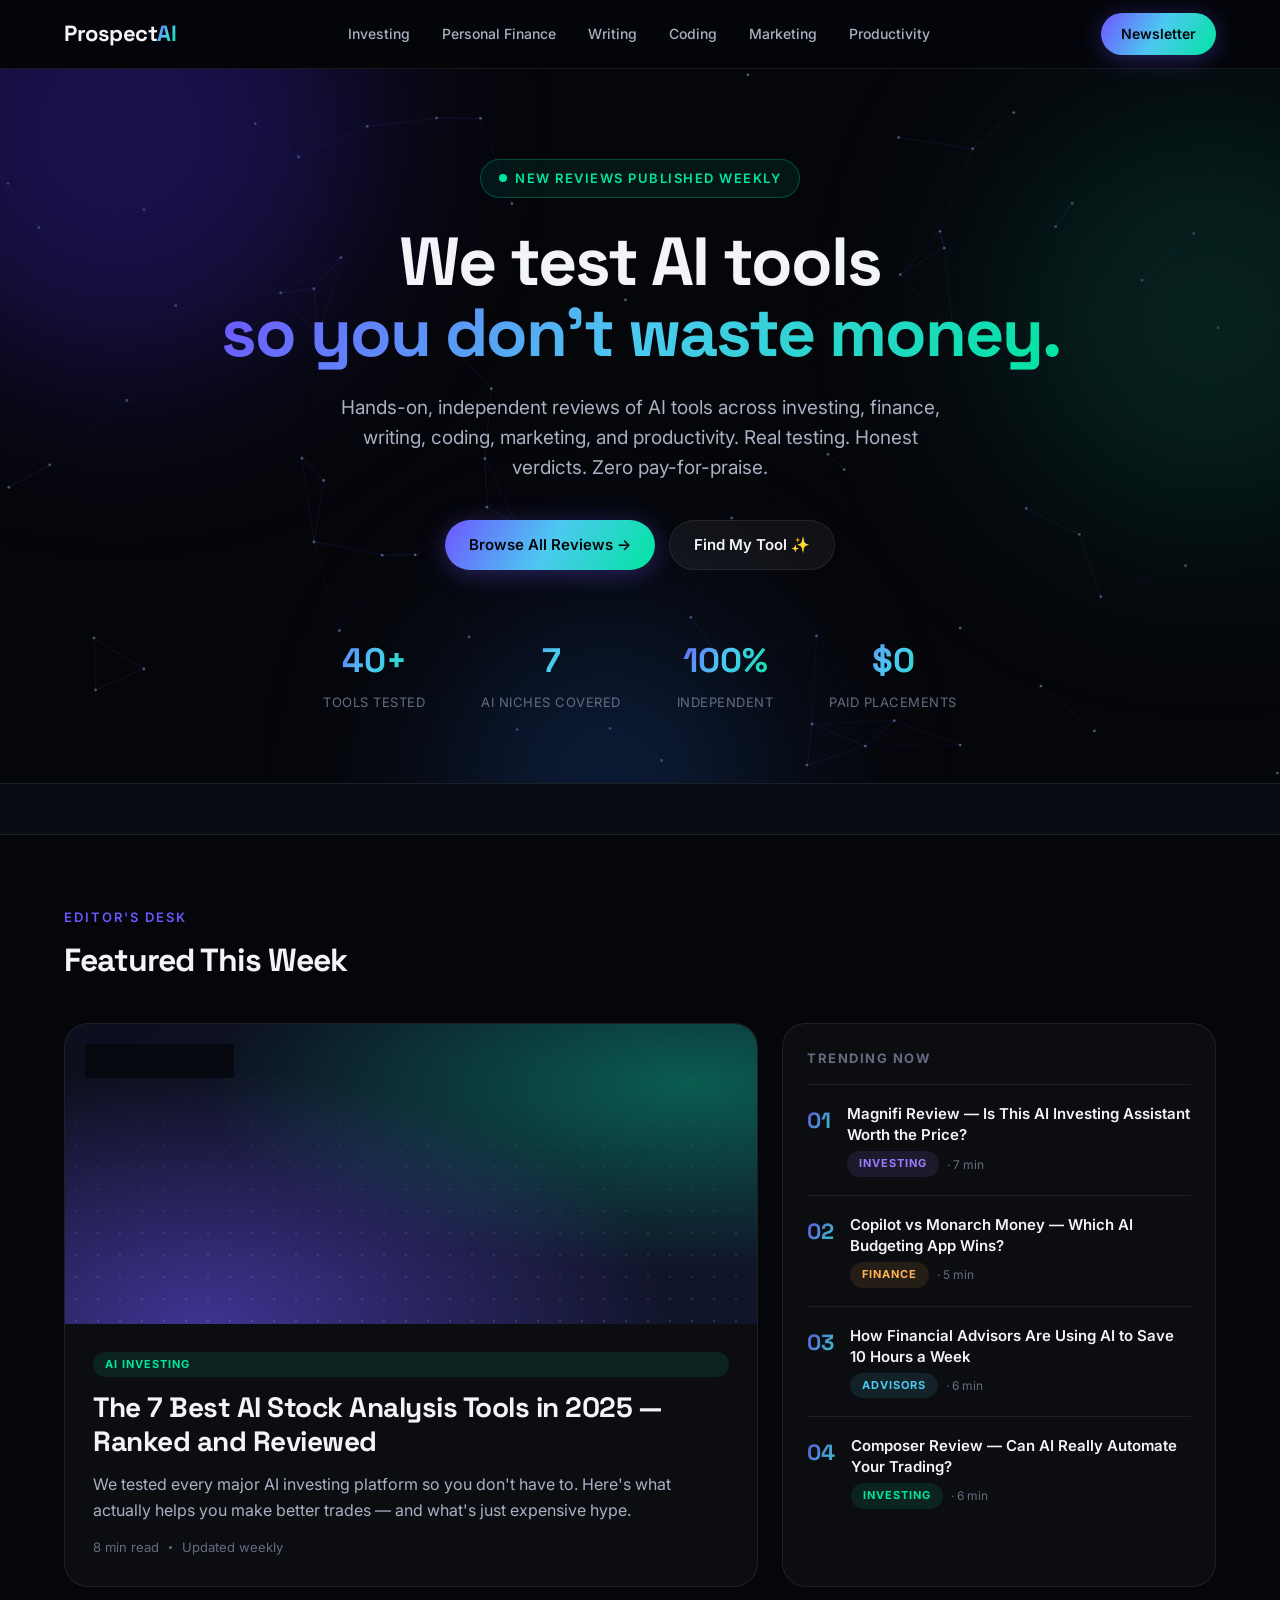
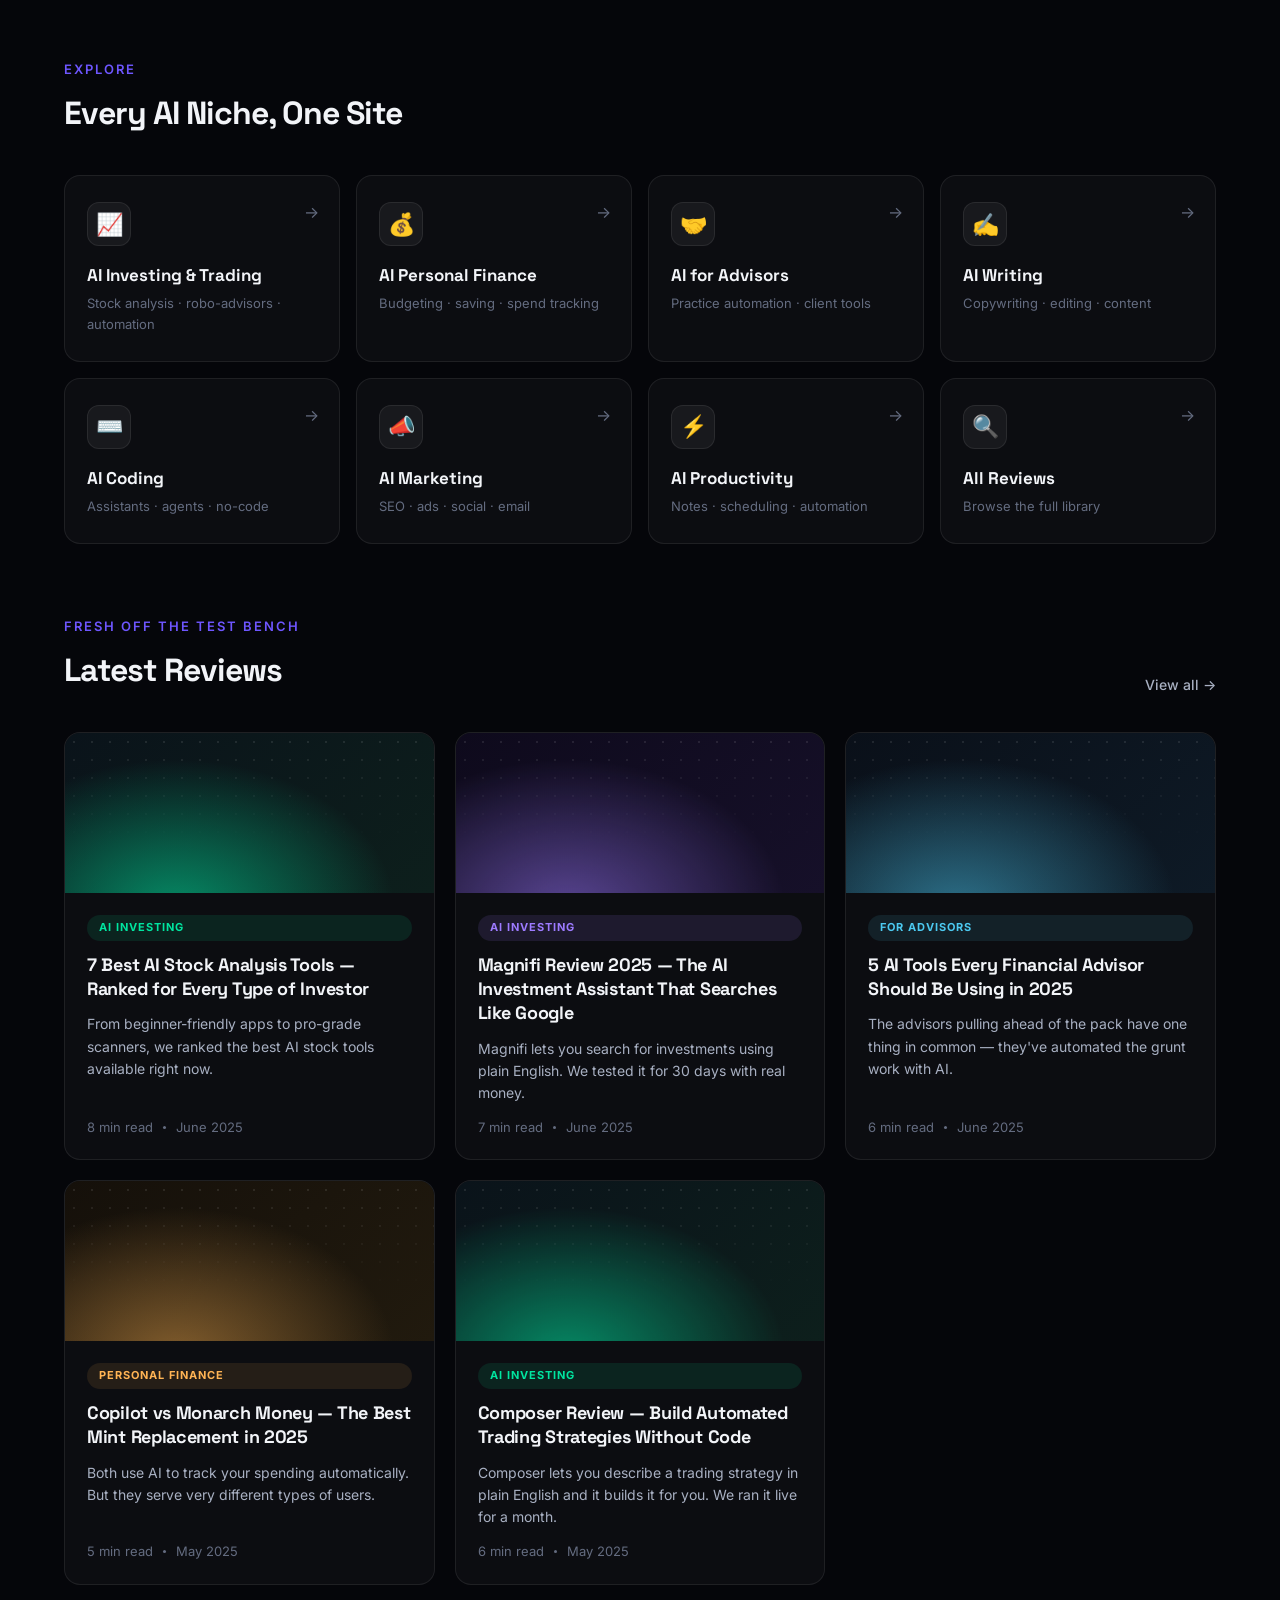
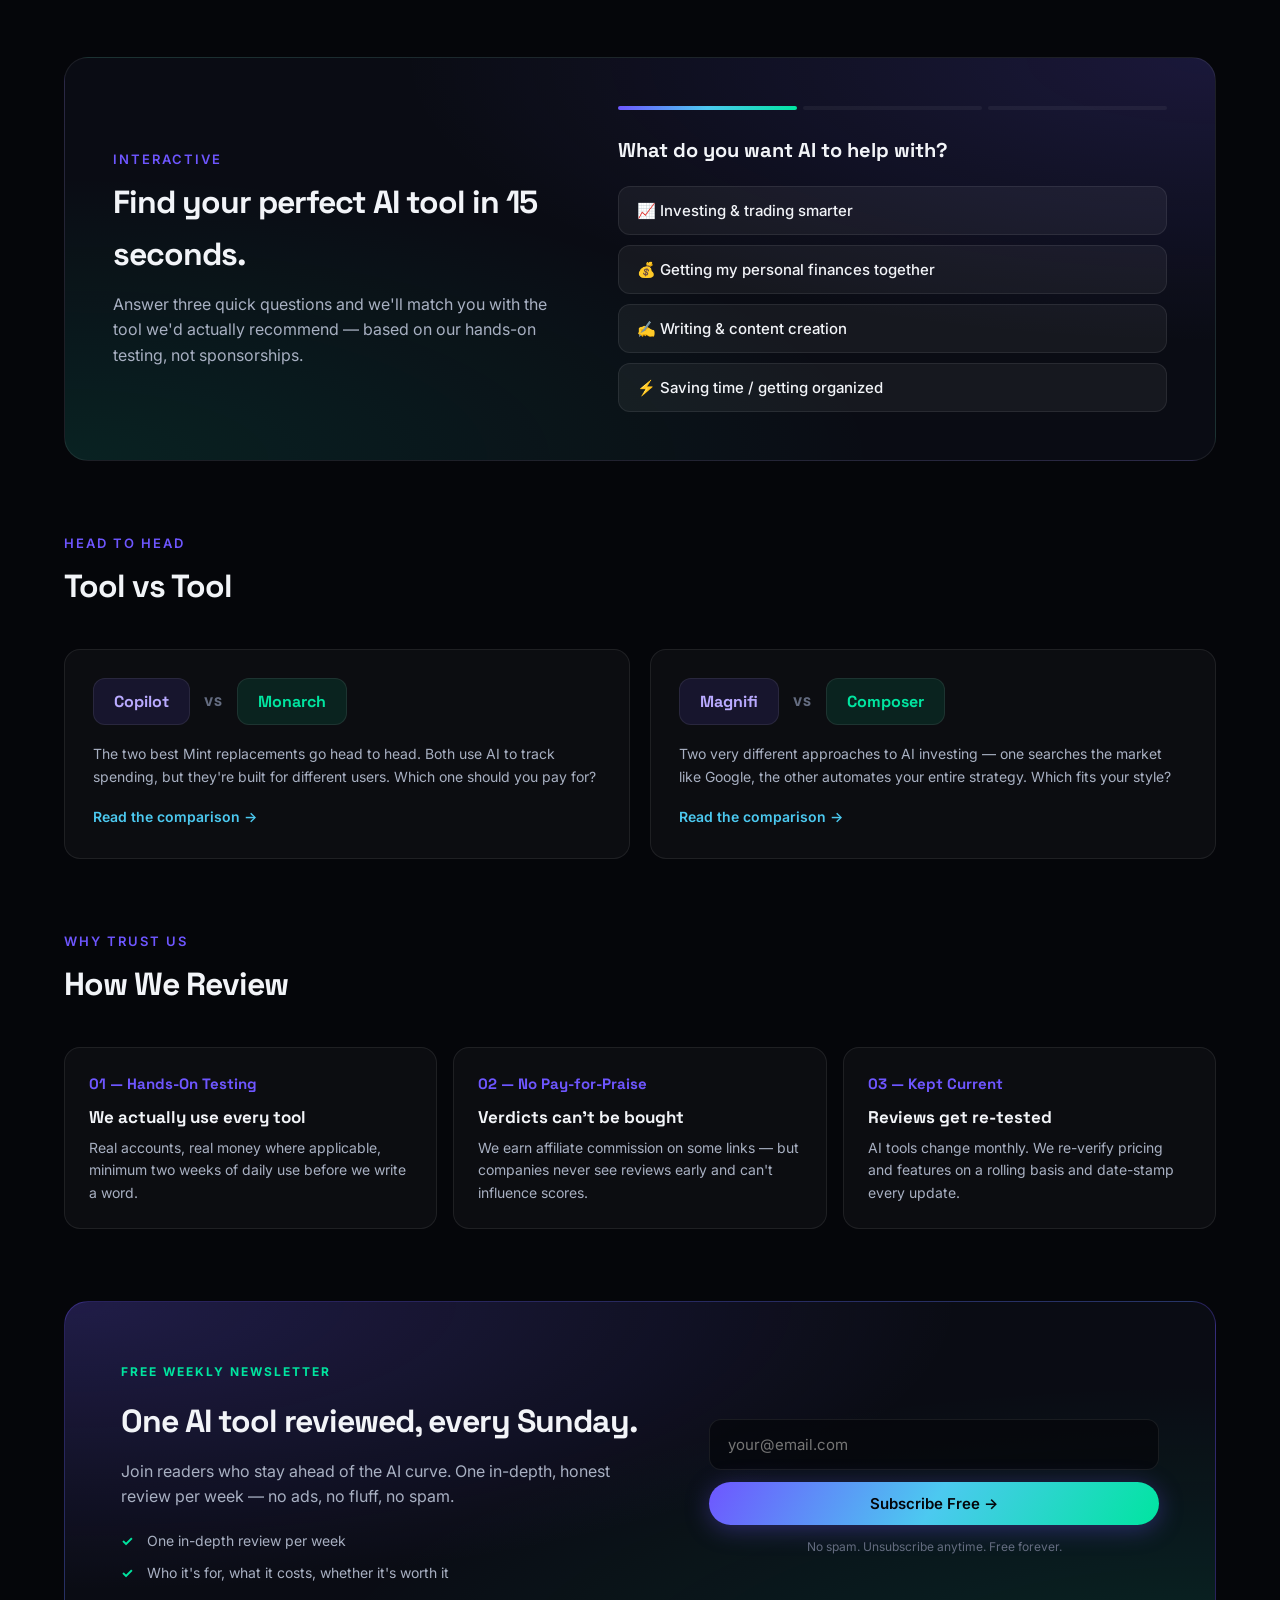
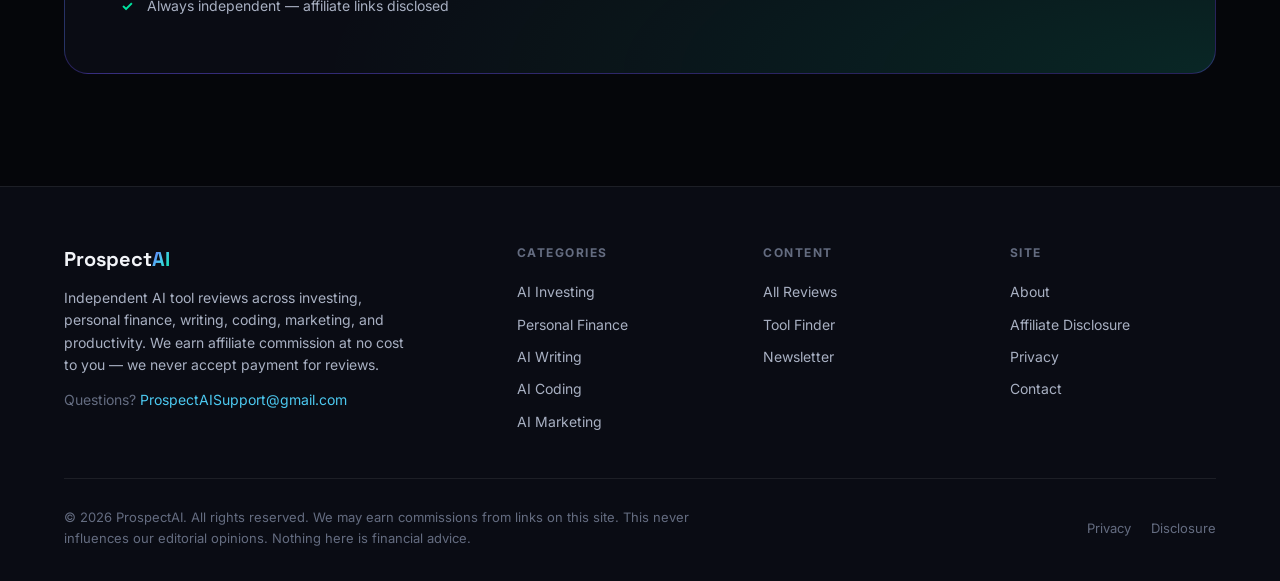
==== commit dc0d9cfd: "Complete site rebuild: Aurora design system, 7 AI niches, tool finder, legal pages, SEO + article ge" ====
--- a/index.html
+++ b/index.html
@@ -3,289 +3,363 @@
 <head>
   <meta charset="UTF-8" />
   <meta name="viewport" content="width=device-width, initial-scale=1.0" />
-  <title>ProspectAI — Honest AI Tool Reviews for Finance & Investing</title>
-  <meta name="description" content="Independent reviews of the best AI tools for finance, investing, trading, and wealth management. Updated weekly." />
-  <link rel="stylesheet" href="styles.css" />
+  <title>ProspectAI — Honest AI Tool Reviews. Every Niche. Actually Tested.</title>
+  <meta name="description" content="Independent, hands-on reviews of the best AI tools for investing, personal finance, writing, coding, marketing, and productivity. We test everything. No pay-for-praise." />
+  <meta property="og:title" content="ProspectAI — Honest AI Tool Reviews" />
+  <meta property="og:description" content="Independent, hands-on reviews of the best AI tools across investing, finance, writing, coding, marketing, and productivity." />
+  <meta property="og:type" content="website" />
+  <meta property="og:url" content="https://gaviningit.github.io/prospectai/" />
+  <link rel="canonical" href="https://gaviningit.github.io/prospectai/" />
+  <link rel="icon" href="data:image/svg+xml,%3Csvg xmlns='http://www.w3.org/2000/svg' viewBox='0 0 100 100'%3E%3Cdefs%3E%3ClinearGradient id='g' x1='0' y1='0' x2='1' y2='1'%3E%3Cstop offset='0' stop-color='%236e56ff'/%3E%3Cstop offset='1' stop-color='%2300e5a0'/%3E%3C/linearGradient%3E%3C/defs%3E%3Crect width='100' height='100' rx='22' fill='%2305060a'/%3E%3Ctext x='50' y='68' font-family='Arial,sans-serif' font-weight='bold' font-size='52' fill='url(%23g)' text-anchor='middle'%3EP%3C/text%3E%3C/svg%3E" />
+  <link rel="preconnect" href="https://fonts.googleapis.com" />
+  <link rel="preconnect" href="https://fonts.gstatic.com" crossorigin />
+  <link href="https://fonts.googleapis.com/css2?family=Inter:wght@400;500;600;700&family=Space+Grotesk:wght@500;600;700&display=swap" rel="stylesheet" />
+  <link rel="stylesheet" href="styles.css?v=3" />
+  <script type="application/ld+json">
+  {
+    "@context": "https://schema.org",
+    "@type": "WebSite",
+    "name": "ProspectAI",
+    "url": "https://gaviningit.github.io/prospectai/",
+    "description": "Independent, hands-on reviews of AI tools across investing, personal finance, writing, coding, marketing, and productivity."
+  }
+  </script>
 </head>
 <body>
-
-  <!-- TOP BAR -->
-  <div class="topbar">
-    <div class="container">
-      <div class="topbar-inner">
-        <span class="topbar-label">New →</span>
-        <div class="topbar-items">
-          <a href="articles/best-ai-stock-analysis-tools.html" class="topbar-item"><span>AI Trading:</span> 7 Best Stock Analysis Tools Ranked</a>
-          <span class="topbar-divider">|</span>
-          <a href="articles/magnifi-review.html" class="topbar-item"><span>Review:</span> Magnifi — AI Investing Assistant</a>
-          <span class="topbar-divider">|</span>
-          <a href="articles/copilot-vs-monarch.html" class="topbar-item"><span>Compare:</span> Copilot vs Monarch Money</a>
-        </div>
-      </div>
-    </div>
-  </div>
 
   <!-- NAV -->
   <nav class="nav">
     <div class="nav-inner">
-      <a href="/" class="nav-logo">Prospect<span class="logo-ai">AI</span></a>
+      <a href="index.html" class="nav-logo">Prospect<span class="logo-ai">AI</span></a>
       <div class="nav-cats">
-        <a href="#" class="nav-cat">AI Trading</a>
-        <a href="#" class="nav-cat">AI Budgeting</a>
-        <a href="#" class="nav-cat">For Advisors</a>
-        <a href="#" class="nav-cat">AI Investing</a>
-        <a href="#" class="nav-cat">Compare</a>
+        <a href="reviews.html?cat=investing" class="nav-cat">Investing</a>
+        <a href="reviews.html?cat=budgeting" class="nav-cat">Personal Finance</a>
+        <a href="reviews.html?cat=writing" class="nav-cat">Writing</a>
+        <a href="reviews.html?cat=coding" class="nav-cat">Coding</a>
+        <a href="reviews.html?cat=marketing" class="nav-cat">Marketing</a>
+        <a href="reviews.html?cat=productivity" class="nav-cat">Productivity</a>
       </div>
       <div class="nav-right">
-        <span class="nav-search">🔍</span>
-        <a href="#newsletter" class="btn btn-violet">Newsletter</a>
+        <a href="#newsletter" class="btn btn-primary" style="padding:10px 20px;font-size:14px;">Newsletter</a>
       </div>
     </div>
   </nav>
 
   <!-- HERO -->
   <section class="hero">
-    <div class="container hero-pb">
-      <div class="hero-grid">
-
-        <!-- Featured article -->
-        <a href="articles/best-ai-stock-analysis-tools.html" class="hero-main">
-          <div class="hero-img">
-            <div class="hero-img-overlay"></div>
-            <div class="hero-img-label">Editor's Pick</div>
-          </div>
-          <div class="hero-main-body">
-            <span class="tag tag-trading">AI Trading</span>
-            <h1 class="hero-headline">The 7 Best AI Stock Analysis Tools in 2025 — Ranked and Reviewed</h1>
-            <p class="hero-excerpt">We tested every major AI investing platform so you don't have to. Here's what actually helps you make better trades — and what's just expensive hype.</p>
-            <div class="hero-meta">
-              <span>8 min read</span>
-              <div class="hero-meta-dot"></div>
-              <span>June 2025</span>
-              <div class="hero-meta-dot"></div>
-              <span>Updated weekly</span>
-            </div>
-          </div>
-        </a>
-
-        <!-- Top stories sidebar -->
-        <div class="hero-sidebar">
-          <div class="hero-sidebar-head">Top Stories</div>
-
+    <div class="hero-bg">
+      <div class="blob blob-1"></div>
+      <div class="blob blob-2"></div>
+      <div class="blob blob-3"></div>
+      <canvas id="particles"></canvas>
+    </div>
+    <div class="container">
+      <div class="hero-content">
+        <div class="hero-eyebrow"><span class="pulse"></span> New reviews published weekly</div>
+        <h1>We test AI tools<br /><span class="grad-text">so you don't waste money.</span></h1>
+        <p class="hero-sub">Hands-on, independent reviews of AI tools across investing, finance, writing, coding, marketing, and productivity. Real testing. Honest verdicts. Zero pay-for-praise.</p>
+        <div class="hero-ctas">
+          <a href="reviews.html" class="btn btn-primary">Browse All Reviews →</a>
+          <a href="#finder" class="btn btn-ghost">Find My Tool ✨</a>
+        </div>
+      </div>
+      <div class="hero-stats">
+        <div class="stat"><div class="stat-num" data-count="40">40+</div><div class="stat-label">Tools Tested</div></div>
+        <div class="stat"><div class="stat-num">7</div><div class="stat-label">AI Niches Covered</div></div>
+        <div class="stat"><div class="stat-num">100%</div><div class="stat-label">Independent</div></div>
+        <div class="stat"><div class="stat-num">$0</div><div class="stat-label">Paid Placements</div></div>
+      </div>
+    </div>
+  </section>
+
+  <!-- TICKER -->
+  <div class="ticker">
+    <div class="ticker-track">
+      <!-- TICKER:START -->
+      <a href="articles/best-ai-stock-analysis-tools.html" class="ticker-item"><b>NEW</b> The 7 Best AI Stock Analysis Tools — Ranked</a>
+      <a href="articles/magnifi-review.html" class="ticker-item"><b>REVIEW</b> Magnifi — The AI That Searches Investments Like Google</a>
+      <a href="articles/copilot-vs-monarch.html" class="ticker-item"><b>VS</b> Copilot vs Monarch Money — Best Mint Replacement</a>
+      <a href="articles/composer-review.html" class="ticker-item"><b>REVIEW</b> Composer — Automated Trading Without Code</a>
+      <a href="articles/ai-tools-for-financial-advisors.html" class="ticker-item"><b>GUIDE</b> 5 AI Tools Every Financial Advisor Needs</a>
+      <!-- TICKER:END -->
+    </div>
+  </div>
+
+  <!-- FEATURED -->
+  <section class="section">
+    <div class="container">
+      <div class="section-header reveal">
+        <div>
+          <span class="section-kicker">Editor's Desk</span>
+          <h2 class="section-title">Featured This Week</h2>
+        </div>
+      </div>
+      <div class="featured-grid reveal">
+        <a href="articles/best-ai-stock-analysis-tools.html" class="featured-main">
+          <div class="featured-visual">
+            <span class="featured-label">★ Editor's Pick</span>
+          </div>
+          <div class="featured-body">
+            <span class="tag tag-trading">AI Investing</span>
+            <h3 class="featured-headline">The 7 Best AI Stock Analysis Tools in 2025 — Ranked and Reviewed</h3>
+            <p class="featured-excerpt">We tested every major AI investing platform so you don't have to. Here's what actually helps you make better trades — and what's just expensive hype.</p>
+            <div class="card-meta"><span>8 min read</span><div class="meta-dot"></div><span>Updated weekly</span></div>
+          </div>
+        </a>
+        <div class="top-stories">
+          <div class="top-stories-head">Trending Now</div>
           <a href="articles/magnifi-review.html" class="top-story">
             <span class="top-story-num">01</span>
-            <div class="top-story-title">Magnifi Review — Is This AI Investing Assistant Worth the Price?</div>
-            <div class="top-story-meta"><span class="tag tag-investing" style="font-size:10px;padding:2px 8px;">AI Investing</span> · 7 min</div>
+            <div>
+              <div class="top-story-title">Magnifi Review — Is This AI Investing Assistant Worth the Price?</div>
+              <div class="top-story-meta"><span class="tag tag-investing">Investing</span> · 7 min</div>
+            </div>
           </a>
-
           <a href="articles/copilot-vs-monarch.html" class="top-story">
             <span class="top-story-num">02</span>
-            <div class="top-story-title">Copilot vs Monarch Money — Which AI Budgeting App Wins?</div>
-            <div class="top-story-meta"><span class="tag tag-budgeting" style="font-size:10px;padding:2px 8px;">AI Budgeting</span> · 5 min</div>
+            <div>
+              <div class="top-story-title">Copilot vs Monarch Money — Which AI Budgeting App Wins?</div>
+              <div class="top-story-meta"><span class="tag tag-budgeting">Finance</span> · 5 min</div>
+            </div>
           </a>
-
           <a href="articles/ai-tools-for-financial-advisors.html" class="top-story">
             <span class="top-story-num">03</span>
-            <div class="top-story-title">How Financial Advisors Are Using AI to Save 10 Hours a Week</div>
-            <div class="top-story-meta"><span class="tag tag-advisors" style="font-size:10px;padding:2px 8px;">For Advisors</span> · 6 min</div>
+            <div>
+              <div class="top-story-title">How Financial Advisors Are Using AI to Save 10 Hours a Week</div>
+              <div class="top-story-meta"><span class="tag tag-advisors">Advisors</span> · 6 min</div>
+            </div>
           </a>
-
           <a href="articles/composer-review.html" class="top-story">
             <span class="top-story-num">04</span>
-            <div class="top-story-title">Composer Review — Can AI Really Automate Your Trading Strategy?</div>
-            <div class="top-story-meta"><span class="tag tag-trading" style="font-size:10px;padding:2px 8px;">AI Trading</span> · 6 min</div>
+            <div>
+              <div class="top-story-title">Composer Review — Can AI Really Automate Your Trading?</div>
+              <div class="top-story-meta"><span class="tag tag-trading">Investing</span> · 6 min</div>
+            </div>
           </a>
         </div>
-
+      </div>
+    </div>
+  </section>
+
+  <!-- CATEGORIES -->
+  <section class="section" style="padding-top:0;">
+    <div class="container">
+      <div class="section-header reveal">
+        <div>
+          <span class="section-kicker">Explore</span>
+          <h2 class="section-title">Every AI Niche, One Site</h2>
+        </div>
+      </div>
+      <div class="cat-grid reveal">
+        <a href="reviews.html?cat=investing" class="cat-card" style="--cat-accent:var(--c-investing);">
+          <div class="cat-icon">📈</div>
+          <div class="cat-name">AI Investing &amp; Trading</div>
+          <div class="cat-count">Stock analysis · robo-advisors · automation</div>
+          <span class="cat-arrow">→</span>
+        </a>
+        <a href="reviews.html?cat=budgeting" class="cat-card" style="--cat-accent:var(--c-budgeting);">
+          <div class="cat-icon">💰</div>
+          <div class="cat-name">AI Personal Finance</div>
+          <div class="cat-count">Budgeting · saving · spend tracking</div>
+          <span class="cat-arrow">→</span>
+        </a>
+        <a href="reviews.html?cat=advisors" class="cat-card" style="--cat-accent:var(--c-advisors);">
+          <div class="cat-icon">🤝</div>
+          <div class="cat-name">AI for Advisors</div>
+          <div class="cat-count">Practice automation · client tools</div>
+          <span class="cat-arrow">→</span>
+        </a>
+        <a href="reviews.html?cat=writing" class="cat-card" style="--cat-accent:var(--c-writing);">
+          <div class="cat-icon">✍️</div>
+          <div class="cat-name">AI Writing</div>
+          <div class="cat-count">Copywriting · editing · content</div>
+          <span class="cat-arrow">→</span>
+        </a>
+        <a href="reviews.html?cat=coding" class="cat-card" style="--cat-accent:var(--c-coding);">
+          <div class="cat-icon">⌨️</div>
+          <div class="cat-name">AI Coding</div>
+          <div class="cat-count">Assistants · agents · no-code</div>
+          <span class="cat-arrow">→</span>
+        </a>
+        <a href="reviews.html?cat=marketing" class="cat-card" style="--cat-accent:var(--c-marketing);">
+          <div class="cat-icon">📣</div>
+          <div class="cat-name">AI Marketing</div>
+          <div class="cat-count">SEO · ads · social · email</div>
+          <span class="cat-arrow">→</span>
+        </a>
+        <a href="reviews.html?cat=productivity" class="cat-card" style="--cat-accent:var(--c-productivity);">
+          <div class="cat-icon">⚡</div>
+          <div class="cat-name">AI Productivity</div>
+          <div class="cat-count">Notes · scheduling · automation</div>
+          <span class="cat-arrow">→</span>
+        </a>
+        <a href="reviews.html" class="cat-card" style="--cat-accent:var(--mint);">
+          <div class="cat-icon">🔍</div>
+          <div class="cat-name">All Reviews</div>
+          <div class="cat-count">Browse the full library</div>
+          <span class="cat-arrow">→</span>
+        </a>
       </div>
     </div>
   </section>
 
   <!-- LATEST REVIEWS -->
-  <section class="articles-section">
-    <div class="container">
-      <div class="section-header">
-        <span class="section-title">Latest Reviews</span>
-        <a href="#" class="section-more">View all →</a>
-      </div>
-      <div class="articles-grid">
-
+  <section class="section" style="padding-top:0;">
+    <div class="container">
+      <div class="section-header reveal">
+        <div>
+          <span class="section-kicker">Fresh Off The Test Bench</span>
+          <h2 class="section-title">Latest Reviews</h2>
+        </div>
+        <a href="reviews.html" class="section-more">View all →</a>
+      </div>
+      <div class="articles-grid reveal">
+        <!-- LATEST:START -->
         <a href="articles/best-ai-stock-analysis-tools.html" class="article-card">
           <div class="article-thumb thumb-trading"></div>
           <div class="article-body">
-            <span class="tag tag-trading">AI Trading</span>
-            <h2 class="article-headline">7 Best AI Stock Analysis Tools — Ranked for Every Type of Investor</h2>
+            <span class="tag tag-trading">AI Investing</span>
+            <h3 class="article-headline">7 Best AI Stock Analysis Tools — Ranked for Every Type of Investor</h3>
             <p class="article-excerpt">From beginner-friendly apps to pro-grade scanners, we ranked the best AI stock tools available right now.</p>
-            <div class="article-foot">
-              <span>8 min read</span>
-              <div class="article-foot-dot"></div>
-              <span>June 2025</span>
-            </div>
-          </div>
-        </a>
-
+            <div class="card-meta"><span>8 min read</span><div class="meta-dot"></div><span>June 2025</span></div>
+          </div>
+        </a>
         <a href="articles/magnifi-review.html" class="article-card">
           <div class="article-thumb thumb-investing"></div>
           <div class="article-body">
             <span class="tag tag-investing">AI Investing</span>
-            <h2 class="article-headline">Magnifi Review 2025 — The AI Investment Assistant That Searches Like Google</h2>
+            <h3 class="article-headline">Magnifi Review 2025 — The AI Investment Assistant That Searches Like Google</h3>
             <p class="article-excerpt">Magnifi lets you search for investments using plain English. We tested it for 30 days with real money.</p>
-            <div class="article-foot">
-              <span>7 min read</span>
-              <div class="article-foot-dot"></div>
-              <span>June 2025</span>
-            </div>
-          </div>
-        </a>
-
+            <div class="card-meta"><span>7 min read</span><div class="meta-dot"></div><span>June 2025</span></div>
+          </div>
+        </a>
         <a href="articles/ai-tools-for-financial-advisors.html" class="article-card">
           <div class="article-thumb thumb-advisors"></div>
           <div class="article-body">
             <span class="tag tag-advisors">For Advisors</span>
-            <h2 class="article-headline">5 AI Tools Every Financial Advisor Should Be Using in 2025</h2>
+            <h3 class="article-headline">5 AI Tools Every Financial Advisor Should Be Using in 2025</h3>
             <p class="article-excerpt">The advisors pulling ahead of the pack have one thing in common — they've automated the grunt work with AI.</p>
-            <div class="article-foot">
-              <span>6 min read</span>
-              <div class="article-foot-dot"></div>
-              <span>June 2025</span>
-            </div>
-          </div>
-        </a>
-
+            <div class="card-meta"><span>6 min read</span><div class="meta-dot"></div><span>June 2025</span></div>
+          </div>
+        </a>
         <a href="articles/copilot-vs-monarch.html" class="article-card">
           <div class="article-thumb thumb-budgeting"></div>
           <div class="article-body">
-            <span class="tag tag-budgeting">AI Budgeting</span>
-            <h2 class="article-headline">Copilot vs Monarch Money — The Best Mint Replacement in 2025</h2>
-            <p class="article-excerpt">Both use AI to track your spending automatically. But they serve very different types of users. Here's which one is for you.</p>
-            <div class="article-foot">
-              <span>5 min read</span>
-              <div class="article-foot-dot"></div>
-              <span>May 2025</span>
-            </div>
-          </div>
-        </a>
-
+            <span class="tag tag-budgeting">Personal Finance</span>
+            <h3 class="article-headline">Copilot vs Monarch Money — The Best Mint Replacement in 2025</h3>
+            <p class="article-excerpt">Both use AI to track your spending automatically. But they serve very different types of users.</p>
+            <div class="card-meta"><span>5 min read</span><div class="meta-dot"></div><span>May 2025</span></div>
+          </div>
+        </a>
         <a href="articles/composer-review.html" class="article-card">
           <div class="article-thumb thumb-trading"></div>
           <div class="article-body">
-            <span class="tag tag-trading">AI Trading</span>
-            <h2 class="article-headline">Composer Review — Build Automated Trading Strategies Without Code</h2>
+            <span class="tag tag-trading">AI Investing</span>
+            <h3 class="article-headline">Composer Review — Build Automated Trading Strategies Without Code</h3>
             <p class="article-excerpt">Composer lets you describe a trading strategy in plain English and it builds it for you. We ran it live for a month.</p>
-            <div class="article-foot">
-              <span>6 min read</span>
-              <div class="article-foot-dot"></div>
-              <span>May 2025</span>
-            </div>
-          </div>
-        </a>
-
-        <a href="articles/monarch-money-review.html" class="article-card">
-          <div class="article-thumb thumb-budgeting"></div>
-          <div class="article-body">
-            <span class="tag tag-budgeting">AI Budgeting</span>
-            <h2 class="article-headline">Monarch Money Review — The Best Personal Finance App Nobody Talks About</h2>
-            <p class="article-excerpt">Monarch quietly became the most powerful personal finance app available. Here's why it beats every Mint alternative.</p>
-            <div class="article-foot">
-              <span>5 min read</span>
-              <div class="article-foot-dot"></div>
-              <span>May 2025</span>
-            </div>
-          </div>
-        </a>
-
-      </div>
-    </div>
-  </section>
-
-  <!-- HEAD TO HEAD -->
-  <section class="compare-section">
-    <div class="container">
-      <div class="section-header">
-        <span class="section-title">Head-to-Head Comparisons</span>
-        <a href="#" class="section-more">View all →</a>
-      </div>
-      <div class="compare-grid">
-
+            <div class="card-meta"><span>6 min read</span><div class="meta-dot"></div><span>May 2025</span></div>
+          </div>
+        </a>
+        <!-- LATEST:END -->
+      </div>
+    </div>
+  </section>
+
+  <!-- TOOL FINDER -->
+  <section class="section" id="finder" style="padding-top:0;">
+    <div class="container">
+      <div class="finder reveal">
+        <div>
+          <span class="section-kicker">Interactive</span>
+          <h2 class="finder-title">Find your perfect AI tool in 15 seconds.</h2>
+          <p class="finder-sub">Answer three quick questions and we'll match you with the tool we'd actually recommend — based on our hands-on testing, not sponsorships.</p>
+        </div>
+        <div class="finder-box" id="finder-box"></div>
+      </div>
+    </div>
+  </section>
+
+  <!-- COMPARISONS -->
+  <section class="section" style="padding-top:0;">
+    <div class="container">
+      <div class="section-header reveal">
+        <div>
+          <span class="section-kicker">Head to Head</span>
+          <h2 class="section-title">Tool vs Tool</h2>
+        </div>
+      </div>
+      <div class="compare-grid reveal">
         <a href="articles/copilot-vs-monarch.html" class="compare-card">
           <div class="compare-vs">
             <span class="compare-pill compare-pill-a">Copilot</span>
             <span class="compare-vs-text">VS</span>
             <span class="compare-pill compare-pill-b">Monarch</span>
           </div>
-          <p class="compare-desc">The two best Mint replacements go head to head. Both use AI to track spending, but they're built for different types of users. Which one should you pay for?</p>
-          <span class="compare-cta">Read comparison →</span>
-        </a>
-
-        <a href="articles/magnifi-review.html" class="compare-card">
+          <p class="compare-desc">The two best Mint replacements go head to head. Both use AI to track spending, but they're built for different users. Which one should you pay for?</p>
+          <span class="compare-cta">Read the comparison →</span>
+        </a>
+        <a href="articles/best-ai-stock-analysis-tools.html" class="compare-card">
           <div class="compare-vs">
             <span class="compare-pill compare-pill-a">Magnifi</span>
             <span class="compare-vs-text">VS</span>
             <span class="compare-pill compare-pill-b">Composer</span>
           </div>
           <p class="compare-desc">Two very different approaches to AI investing — one searches the market like Google, the other automates your entire strategy. Which fits your style?</p>
-          <span class="compare-cta">Read comparison →</span>
-        </a>
-
+          <span class="compare-cta">Read the comparison →</span>
+        </a>
+      </div>
+    </div>
+  </section>
+
+  <!-- METHODOLOGY -->
+  <section class="section" style="padding-top:0;">
+    <div class="container">
+      <div class="section-header reveal">
+        <div>
+          <span class="section-kicker">Why Trust Us</span>
+          <h2 class="section-title">How We Review</h2>
+        </div>
+      </div>
+      <div class="method-strip reveal">
+        <div class="method-item">
+          <div class="method-num">01 — Hands-On Testing</div>
+          <div class="method-name">We actually use every tool</div>
+          <div class="method-desc">Real accounts, real money where applicable, minimum two weeks of daily use before we write a word.</div>
+        </div>
+        <div class="method-item">
+          <div class="method-num">02 — No Pay-for-Praise</div>
+          <div class="method-name">Verdicts can't be bought</div>
+          <div class="method-desc">We earn affiliate commission on some links — but companies never see reviews early and can't influence scores.</div>
+        </div>
+        <div class="method-item">
+          <div class="method-num">03 — Kept Current</div>
+          <div class="method-name">Reviews get re-tested</div>
+          <div class="method-desc">AI tools change monthly. We re-verify pricing and features on a rolling basis and date-stamp every update.</div>
+        </div>
       </div>
     </div>
   </section>
 
   <!-- NEWSLETTER -->
-  <section class="newsletter-section" id="newsletter">
-    <div class="container">
-      <div class="newsletter-box">
-        <div class="newsletter-text">
+  <section class="section" id="newsletter" style="padding-top:0;">
+    <div class="container">
+      <div class="newsletter-box reveal">
+        <div>
           <span class="nl-eyebrow">Free Weekly Newsletter</span>
-          <h2 class="nl-h2">One AI finance tool reviewed, every Sunday.</h2>
-          <p class="nl-sub">Join investors and advisors who stay ahead. We test a new tool each week and give you the honest verdict — no ads, no fluff.</p>
+          <h2 class="nl-h2">One AI tool reviewed, every Sunday.</h2>
+          <p class="nl-sub">Join readers who stay ahead of the AI curve. One in-depth, honest review per week — no ads, no fluff, no spam.</p>
           <div class="nl-perks">
             <div class="nl-perk">One in-depth review per week</div>
             <div class="nl-perk">Who it's for, what it costs, whether it's worth it</div>
-            <div class="nl-perk">Affiliate links disclosed — always independent</div>
+            <div class="nl-perk">Always independent — affiliate links disclosed</div>
           </div>
         </div>
         <form class="nl-form" onsubmit="handleNewsletter(event)">
           <input type="email" id="nl-email" placeholder="your@email.com" required />
-          <button type="submit" class="btn btn-violet">Subscribe Free →</button>
+          <button type="submit" class="btn btn-primary" style="justify-content:center;">Subscribe Free →</button>
           <p class="nl-note">No spam. Unsubscribe anytime. Free forever.</p>
-          <div id="nl-result" style="display:none;margin-top:8px;font-size:14px;color:#00e89e;"></div>
+          <div id="nl-result" style="display:none;margin-top:4px;font-size:14px;color:#00e5a0;text-align:center;"></div>
         </form>
-      </div>
-    </div>
-  </section>
-
-  <!-- CATEGORIES -->
-  <section class="categories-section">
-    <div class="container">
-      <div class="section-header">
-        <span class="section-title">Browse by Category</span>
-      </div>
-      <div class="cat-grid">
-        <a href="#" class="cat-card">
-          <div class="cat-icon">📈</div>
-          <div class="cat-name">AI Trading Tools</div>
-          <div class="cat-count">8 reviews</div>
-          <div class="cat-arrow">→</div>
-        </a>
-        <a href="#" class="cat-card">
-          <div class="cat-icon">💰</div>
-          <div class="cat-name">AI Budgeting Apps</div>
-          <div class="cat-count">6 reviews</div>
-          <div class="cat-arrow">→</div>
-        </a>
-        <a href="#" class="cat-card">
-          <div class="cat-icon">🤝</div>
-          <div class="cat-name">AI for Advisors</div>
-          <div class="cat-count">5 reviews</div>
-          <div class="cat-arrow">→</div>
-        </a>
-        <a href="#" class="cat-card">
-          <div class="cat-icon">🏦</div>
-          <div class="cat-name">AI Investing</div>
-          <div class="cat-count">5 reviews</div>
-          <div class="cat-arrow">→</div>
-        </a>
       </div>
     </div>
   </section>
@@ -294,51 +368,189 @@
   <footer>
     <div class="container">
       <div class="footer-grid">
-        <div class="footer-brand">
+        <div>
           <p class="footer-logo">Prospect<span class="logo-ai">AI</span></p>
-          <p class="footer-desc">Independent AI tool reviews for finance, investing, trading, and wealth management. We earn affiliate commission at no cost to you — we never accept payment for reviews.</p>
+          <p class="footer-desc">Independent AI tool reviews across investing, personal finance, writing, coding, marketing, and productivity. We earn affiliate commission at no cost to you — we never accept payment for reviews.</p>
           <p class="footer-email">Questions? <a href="mailto:ProspectAISupport@gmail.com">ProspectAISupport@gmail.com</a></p>
         </div>
         <div class="footer-col">
           <p class="footer-col-head">Categories</p>
-          <a href="#">AI Trading Tools</a>
-          <a href="#">AI Budgeting</a>
-          <a href="#">For Advisors</a>
-          <a href="#">AI Investing</a>
+          <a href="reviews.html?cat=investing">AI Investing</a>
+          <a href="reviews.html?cat=budgeting">Personal Finance</a>
+          <a href="reviews.html?cat=writing">AI Writing</a>
+          <a href="reviews.html?cat=coding">AI Coding</a>
+          <a href="reviews.html?cat=marketing">AI Marketing</a>
         </div>
         <div class="footer-col">
           <p class="footer-col-head">Content</p>
-          <a href="#">Latest Reviews</a>
-          <a href="#">Comparisons</a>
-          <a href="#">Newsletter</a>
-          <a href="#">Best Lists</a>
+          <a href="reviews.html">All Reviews</a>
+          <a href="index.html#finder">Tool Finder</a>
+          <a href="index.html#newsletter">Newsletter</a>
         </div>
         <div class="footer-col">
           <p class="footer-col-head">Site</p>
-          <a href="#">About</a>
-          <a href="#">Affiliate Disclosure</a>
-          <a href="#">Contact</a>
+          <a href="about.html">About</a>
+          <a href="disclosure.html">Affiliate Disclosure</a>
+          <a href="privacy.html">Privacy</a>
+          <a href="mailto:ProspectAISupport@gmail.com">Contact</a>
         </div>
       </div>
       <div class="footer-bottom">
-        <p class="footer-copy">© 2025 ProspectAI. All rights reserved. We may earn commissions from links on this site. This never influences our editorial opinions.</p>
+        <p class="footer-copy">© 2026 ProspectAI. All rights reserved. We may earn commissions from links on this site. This never influences our editorial opinions. Nothing here is financial advice.</p>
         <div class="footer-legal">
-          <a href="#">Privacy</a>
-          <a href="#">Terms</a>
-          <a href="#">Disclosure</a>
+          <a href="privacy.html">Privacy</a>
+          <a href="disclosure.html">Disclosure</a>
         </div>
       </div>
     </div>
   </footer>
 
   <script>
+    /* ---- Newsletter ---- */
     function handleNewsletter(e) {
       e.preventDefault();
-      const result = document.getElementById('nl-result');
+      var result = document.getElementById('nl-result');
       result.style.display = 'block';
-      result.textContent = '✅ You\'re in! First review lands this Sunday.';
+      result.textContent = "✅ You're in! First review lands this Sunday.";
       document.getElementById('nl-email').value = '';
     }
+
+    /* ---- Scroll reveal ---- */
+    var io = new IntersectionObserver(function (entries) {
+      entries.forEach(function (en) {
+        if (en.isIntersecting) { en.target.classList.add('visible'); io.unobserve(en.target); }
+      });
+    }, { threshold: 0.08 });
+    document.querySelectorAll('.reveal').forEach(function (el) { io.observe(el); });
+
+    /* ---- Hero particles ---- */
+    (function () {
+      var canvas = document.getElementById('particles');
+      if (!canvas) return;
+      var ctx = canvas.getContext('2d');
+      var w, h, pts = [];
+      function resize() {
+        w = canvas.width = canvas.offsetWidth;
+        h = canvas.height = canvas.offsetHeight;
+      }
+      resize();
+      window.addEventListener('resize', resize);
+      var N = Math.min(70, Math.floor(w / 18));
+      for (var i = 0; i < N; i++) {
+        pts.push({ x: Math.random() * w, y: Math.random() * h, vx: (Math.random() - 0.5) * 0.35, vy: (Math.random() - 0.5) * 0.35 });
+      }
+      function tick() {
+        ctx.clearRect(0, 0, w, h);
+        for (var i = 0; i < pts.length; i++) {
+          var p = pts[i];
+          p.x += p.vx; p.y += p.vy;
+          if (p.x < 0 || p.x > w) p.vx *= -1;
+          if (p.y < 0 || p.y > h) p.vy *= -1;
+          ctx.beginPath();
+          ctx.arc(p.x, p.y, 1.4, 0, Math.PI * 2);
+          ctx.fillStyle = 'rgba(140,150,200,0.55)';
+          ctx.fill();
+          for (var j = i + 1; j < pts.length; j++) {
+            var q = pts[j], dx = p.x - q.x, dy = p.y - q.y, d = dx * dx + dy * dy;
+            if (d < 16000) {
+              ctx.beginPath();
+              ctx.moveTo(p.x, p.y); ctx.lineTo(q.x, q.y);
+              ctx.strokeStyle = 'rgba(110,86,255,' + (0.16 * (1 - d / 16000)) + ')';
+              ctx.lineWidth = 1;
+              ctx.stroke();
+            }
+          }
+        }
+        requestAnimationFrame(tick);
+      }
+      tick();
+    })();
+
+    /* ---- Tool Finder Quiz ---- */
+    (function () {
+      var box = document.getElementById('finder-box');
+      if (!box) return;
+      var answers = [];
+      var questions = [
+        {
+          q: "What do you want AI to help with?",
+          opts: [
+            { t: "📈 Investing & trading smarter", v: "invest" },
+            { t: "💰 Getting my personal finances together", v: "finance" },
+            { t: "✍️ Writing & content creation", v: "writing" },
+            { t: "⚡ Saving time / getting organized", v: "productivity" }
+          ]
+        },
+        {
+          q: "What's your experience level?",
+          opts: [
+            { t: "Total beginner — keep it simple", v: "beginner" },
+            { t: "Comfortable — I know my way around", v: "mid" },
+            { t: "Power user — give me depth", v: "pro" }
+          ]
+        },
+        {
+          q: "What's your budget?",
+          opts: [
+            { t: "Free only", v: "free" },
+            { t: "Up to $15/month", v: "low" },
+            { t: "Whatever it takes if it's worth it", v: "high" }
+          ]
+        }
+      ];
+      var results = {
+        invest: {
+          beginner: { name: "Magnifi", why: "Natural-language investment search that feels like Google. The gentlest on-ramp to AI investing we've tested.", link: "articles/magnifi-review.html" },
+          mid: { name: "Composer", why: "Describe a strategy in plain English and Composer automates it. Best balance of power and approachability.", link: "articles/composer-review.html" },
+          pro: { name: "Composer", why: "The deepest no-code strategy automation we've tested — backtesting included.", link: "articles/composer-review.html" }
+        },
+        finance: {
+          beginner: { name: "Copilot", why: "The most polished AI budgeting app we tested — beautiful, automatic, and genuinely smart about categorizing.", link: "articles/copilot-vs-monarch.html" },
+          mid: { name: "Monarch Money", why: "Powerful, flexible, couple-friendly — the best all-round Mint replacement in our testing.", link: "articles/copilot-vs-monarch.html" },
+          pro: { name: "Monarch Money", why: "Deep customization, rules, and reporting that power users love.", link: "articles/copilot-vs-monarch.html" }
+        },
+        writing: {
+          beginner: { name: "Our AI Writing guide (coming soon)", why: "We're testing the top AI writing tools right now. Subscribe to get the verdict first.", link: "index.html#newsletter" },
+          mid: { name: "Our AI Writing guide (coming soon)", why: "We're testing the top AI writing tools right now. Subscribe to get the verdict first.", link: "index.html#newsletter" },
+          pro: { name: "Our AI Writing guide (coming soon)", why: "We're testing the top AI writing tools right now. Subscribe to get the verdict first.", link: "index.html#newsletter" }
+        },
+        productivity: {
+          beginner: { name: "Our AI Productivity guide (coming soon)", why: "We're testing the top AI productivity tools right now. Subscribe to get the verdict first.", link: "index.html#newsletter" },
+          mid: { name: "Our AI Productivity guide (coming soon)", why: "We're testing the top AI productivity tools right now. Subscribe to get the verdict first.", link: "index.html#newsletter" },
+          pro: { name: "Our AI Productivity guide (coming soon)", why: "We're testing the top AI productivity tools right now. Subscribe to get the verdict first.", link: "index.html#newsletter" }
+        }
+      };
+      function render(step) {
+        if (step >= questions.length) {
+          var r = (results[answers[0]] || results.invest)[answers[1]] || results.invest.mid;
+          box.innerHTML =
+            '<div class="finder-progress"><div class="finder-step active"></div><div class="finder-step active"></div><div class="finder-step active"></div></div>' +
+            '<div style="font-size:12px;letter-spacing:2px;text-transform:uppercase;color:var(--text-3);margin-bottom:8px;">Our recommendation</div>' +
+            '<div class="finder-result-name">' + r.name + '</div>' +
+            '<p class="finder-result-why">' + r.why + '</p>' +
+            '<a href="' + r.link + '" class="btn btn-primary" style="align-self:flex-start;">Read our review →</a>' +
+            '<button class="finder-restart" onclick="window.__finderRestart()">↺ Start over</button>';
+          return;
+        }
+        var qd = questions[step];
+        var prog = '';
+        for (var i = 0; i < questions.length; i++) {
+          prog += '<div class="finder-step' + (i <= step ? ' active' : '') + '"></div>';
+        }
+        var opts = qd.opts.map(function (o) {
+          return '<button class="finder-opt" data-v="' + o.v + '">' + o.t + '</button>';
+        }).join('');
+        box.innerHTML = '<div class="finder-progress">' + prog + '</div><div class="finder-q">' + qd.q + '</div><div class="finder-opts">' + opts + '</div>';
+        box.querySelectorAll('.finder-opt').forEach(function (btn) {
+          btn.addEventListener('click', function () {
+            answers.push(btn.getAttribute('data-v'));
+            render(step + 1);
+          });
+        });
+      }
+      window.__finderRestart = function () { answers = []; render(0); };
+      render(0);
+    })();
   </script>
 
 </body>
--- a/styles.css
+++ b/styles.css
@@ -1,818 +1,731 @@
-/* =============================================
-   ProspectAI — Finance AI Content Hub
-   Modern Editorial Design · 2025
-   ============================================= */
-
-@import url('https://fonts.googleapis.com/css2?family=Montserrat:wght@700;800&family=Plus+Jakarta+Sans:wght@400;500;600;700&display=swap');
-
-*, *::before, *::after { box-sizing: border-box; margin: 0; padding: 0; }
+/* ============================================================
+   ProspectAI — Design System v3 "Aurora"
+   Premium dark editorial design for AI tool reviews
+   ============================================================ */
 
 :root {
-  --ink:       #080812;
-  --ink-soft:  #3a3a52;
-  --muted:     #8888a8;
-  --border:    #ebebf0;
-  --bg:        #ffffff;
-  --bg-alt:    #f7f7fb;
-  --accent:    #592eff;
-  --accent-bg: rgba(89,46,255,0.07);
-  --green:     #00b37e;
-  --tag-bg:    #f0eeff;
-
-  --font-display: 'Montserrat', ui-sans-serif, system-ui, sans-serif;
-  --font-body:    'Plus Jakarta Sans', ui-sans-serif, system-ui, sans-serif;
-
-  --r-sm:  8px;
-  --r-md:  12px;
-  --r-lg:  16px;
-  --r-pill: 999px;
-}
+  --bg: #05060a;
+  --bg-2: #0a0c14;
+  --panel: rgba(255, 255, 255, 0.03);
+  --panel-2: rgba(255, 255, 255, 0.05);
+  --border: rgba(255, 255, 255, 0.08);
+  --border-hover: rgba(255, 255, 255, 0.18);
+  --text: #f2f4f8;
+  --text-2: #a8b0c2;
+  --text-3: #646c80;
+  --violet: #6e56ff;
+  --mint: #00e5a0;
+  --cyan: #4cc9f0;
+  --grad: linear-gradient(120deg, #6e56ff, #4cc9f0 50%, #00e5a0);
+
+  /* Category accents */
+  --c-trading: #00e5a0;
+  --c-budgeting: #ffb454;
+  --c-advisors: #4cc9f0;
+  --c-investing: #9d7bff;
+  --c-writing: #ff6b9d;
+  --c-coding: #38e1ff;
+  --c-marketing: #ff8a3d;
+  --c-productivity: #b58cff;
+
+  --radius: 16px;
+  --radius-lg: 24px;
+  --font-display: "Space Grotesk", "Inter", -apple-system, sans-serif;
+  --font-body: "Inter", -apple-system, BlinkMacSystemFont, "Segoe UI", sans-serif;
+}
+
+* { margin: 0; padding: 0; box-sizing: border-box; }
 
 html { scroll-behavior: smooth; }
 
 body {
+  background: var(--bg);
+  color: var(--text);
   font-family: var(--font-body);
-  background: var(--bg);
-  color: var(--ink);
+  font-size: 16px;
+  line-height: 1.6;
   -webkit-font-smoothing: antialiased;
   overflow-x: hidden;
-  line-height: 1.6;
-}
-
-a { text-decoration: none; color: inherit; }
-img { display: block; max-width: 100%; }
-
-.container {
-  max-width: 1160px;
-  margin: 0 auto;
-  padding: 0 32px;
-}
-
-/* ── BUTTONS ── */
+}
+
+.container { max-width: 1200px; margin: 0 auto; padding: 0 24px; }
+
+a { color: inherit; text-decoration: none; }
+img { max-width: 100%; display: block; }
+
+::selection { background: rgba(110, 86, 255, 0.4); }
+
+/* ---------- Buttons ---------- */
 .btn {
   display: inline-flex;
   align-items: center;
-  gap: 6px;
-  font-family: var(--font-body);
-  font-size: 14px;
+  gap: 8px;
+  padding: 12px 24px;
+  border-radius: 99px;
   font-weight: 600;
-  padding: 11px 22px;
-  border-radius: var(--r-md);
+  font-size: 15px;
   border: none;
   cursor: pointer;
-  transition: all 0.15s;
+  font-family: var(--font-body);
+  transition: transform 0.2s, box-shadow 0.2s, background 0.2s;
+}
+.btn-primary {
+  background: var(--grad);
+  color: #04060b;
+  box-shadow: 0 4px 24px rgba(110, 86, 255, 0.35);
+}
+.btn-primary:hover { transform: translateY(-2px); box-shadow: 0 8px 32px rgba(110, 86, 255, 0.5); }
+.btn-ghost {
+  background: var(--panel-2);
+  color: var(--text);
+  border: 1px solid var(--border);
+}
+.btn-ghost:hover { border-color: var(--border-hover); background: rgba(255,255,255,0.08); }
+
+/* ---------- Nav ---------- */
+.nav {
+  position: sticky;
+  top: 0;
+  z-index: 100;
+  backdrop-filter: blur(20px) saturate(160%);
+  -webkit-backdrop-filter: blur(20px) saturate(160%);
+  background: rgba(5, 6, 10, 0.75);
+  border-bottom: 1px solid var(--border);
+}
+.nav-inner {
+  max-width: 1200px;
+  margin: 0 auto;
+  padding: 0 24px;
+  height: 68px;
+  display: flex;
+  align-items: center;
+  justify-content: space-between;
+  gap: 24px;
+}
+.nav-logo {
+  font-family: var(--font-display);
+  font-size: 22px;
+  font-weight: 700;
+  letter-spacing: -0.5px;
   white-space: nowrap;
-  letter-spacing: -0.01em;
-}
-.btn-violet  { background: var(--accent); color: #fff; }
-.btn-violet:hover  { opacity: 0.88; transform: translateY(-1px); }
-.btn-outline { background: transparent; color: var(--ink); border: 1.5px solid var(--border); }
-.btn-outline:hover { border-color: #bbb; background: var(--bg-alt); }
-
-/* ── TAGS ── */
+}
+.logo-ai {
+  background: var(--grad);
+  -webkit-background-clip: text;
+  background-clip: text;
+  -webkit-text-fill-color: transparent;
+}
+.nav-cats { display: flex; gap: 4px; flex-wrap: wrap; }
+.nav-cat {
+  font-size: 14px;
+  font-weight: 500;
+  color: var(--text-2);
+  padding: 8px 14px;
+  border-radius: 99px;
+  transition: color 0.2s, background 0.2s;
+}
+.nav-cat:hover { color: var(--text); background: var(--panel-2); }
+.nav-right { display: flex; align-items: center; gap: 12px; }
+
+/* ---------- Hero ---------- */
+.hero {
+  position: relative;
+  padding: 90px 0 70px;
+  overflow: hidden;
+}
+.hero-bg {
+  position: absolute;
+  inset: 0;
+  z-index: 0;
+  pointer-events: none;
+}
+.hero-bg canvas { width: 100%; height: 100%; }
+.blob {
+  position: absolute;
+  border-radius: 50%;
+  filter: blur(90px);
+  opacity: 0.5;
+  animation: drift 18s ease-in-out infinite alternate;
+}
+.blob-1 { width: 480px; height: 480px; background: #2d1d8f; top: -180px; left: -120px; }
+.blob-2 { width: 420px; height: 420px; background: #073d33; top: 40px; right: -140px; animation-delay: -6s; }
+.blob-3 { width: 320px; height: 320px; background: #15356b; bottom: -160px; left: 35%; animation-delay: -12s; }
+@keyframes drift {
+  from { transform: translate(0, 0) scale(1); }
+  to { transform: translate(60px, 40px) scale(1.15); }
+}
+
+.hero-content { position: relative; z-index: 1; text-align: center; max-width: 840px; margin: 0 auto; }
+.hero-eyebrow {
+  display: inline-flex;
+  align-items: center;
+  gap: 8px;
+  font-size: 13px;
+  font-weight: 600;
+  letter-spacing: 1.5px;
+  text-transform: uppercase;
+  color: var(--mint);
+  background: rgba(0, 229, 160, 0.08);
+  border: 1px solid rgba(0, 229, 160, 0.25);
+  padding: 8px 18px;
+  border-radius: 99px;
+  margin-bottom: 28px;
+}
+.hero-eyebrow .pulse {
+  width: 8px; height: 8px; border-radius: 50%;
+  background: var(--mint);
+  animation: pulse 2s infinite;
+}
+@keyframes pulse {
+  0%, 100% { box-shadow: 0 0 0 0 rgba(0, 229, 160, 0.5); }
+  50% { box-shadow: 0 0 0 7px rgba(0, 229, 160, 0); }
+}
+.hero h1 {
+  font-family: var(--font-display);
+  font-size: clamp(40px, 6vw, 68px);
+  line-height: 1.05;
+  letter-spacing: -2px;
+  font-weight: 700;
+  margin-bottom: 24px;
+}
+.hero h1 .grad-text {
+  background: var(--grad);
+  -webkit-background-clip: text;
+  background-clip: text;
+  -webkit-text-fill-color: transparent;
+}
+.hero-sub {
+  font-size: 19px;
+  color: var(--text-2);
+  max-width: 620px;
+  margin: 0 auto 36px;
+}
+.hero-ctas { display: flex; gap: 14px; justify-content: center; flex-wrap: wrap; }
+
+.hero-stats {
+  position: relative;
+  z-index: 1;
+  display: flex;
+  justify-content: center;
+  gap: 56px;
+  margin-top: 64px;
+  flex-wrap: wrap;
+}
+.stat { text-align: center; }
+.stat-num {
+  font-family: var(--font-display);
+  font-size: 34px;
+  font-weight: 700;
+  background: var(--grad);
+  -webkit-background-clip: text;
+  background-clip: text;
+  -webkit-text-fill-color: transparent;
+}
+.stat-label { font-size: 13px; color: var(--text-3); letter-spacing: 0.5px; text-transform: uppercase; margin-top: 4px; }
+
+/* ---------- Ticker ---------- */
+.ticker {
+  border-top: 1px solid var(--border);
+  border-bottom: 1px solid var(--border);
+  background: var(--bg-2);
+  overflow: hidden;
+  white-space: nowrap;
+  padding: 12px 0;
+}
+.ticker-track {
+  display: inline-flex;
+  gap: 48px;
+  animation: ticker 40s linear infinite;
+  padding-left: 100%;
+}
+@keyframes ticker { to { transform: translateX(-100%); } }
+.ticker-item { font-size: 14px; color: var(--text-2); display: inline-flex; gap: 8px; align-items: center; }
+.ticker-item b { color: var(--mint); font-weight: 600; }
+.ticker-item:hover { color: var(--text); }
+
+/* ---------- Sections ---------- */
+.section { padding: 72px 0; }
+.section-header {
+  display: flex;
+  align-items: flex-end;
+  justify-content: space-between;
+  margin-bottom: 36px;
+  gap: 16px;
+}
+.section-title {
+  font-family: var(--font-display);
+  font-size: 32px;
+  font-weight: 700;
+  letter-spacing: -1px;
+}
+.section-kicker {
+  display: block;
+  font-size: 13px;
+  letter-spacing: 2px;
+  text-transform: uppercase;
+  color: var(--violet);
+  font-weight: 600;
+  margin-bottom: 8px;
+}
+.section-more { font-size: 14px; color: var(--text-2); font-weight: 500; transition: color 0.2s; white-space: nowrap; }
+.section-more:hover { color: var(--mint); }
+
+/* ---------- Tags ---------- */
 .tag {
   display: inline-block;
   font-size: 11px;
   font-weight: 700;
+  letter-spacing: 1px;
   text-transform: uppercase;
-  letter-spacing: 0.05em;
-  padding: 4px 10px;
-  border-radius: var(--r-pill);
-  background: var(--tag-bg);
-  color: var(--accent);
-}
-.tag-trading  { background: #e8f4ff; color: #0070f3; }
-.tag-budgeting{ background: #e8fff6; color: #00804a; }
-.tag-advisors { background: #fff0f9; color: #c00075; }
-.tag-investing{ background: #f0eeff; color: var(--accent); }
-
-/* ══════════════════════════════════════
-   TOP BAR
-══════════════════════════════════════ */
-
-.topbar {
-  background: var(--ink);
-  padding: 10px 0;
-  font-size: 13px;
-  color: rgba(255,255,255,0.55);
-  display: flex;
-  align-items: center;
-}
-.topbar-inner {
-  display: flex;
-  align-items: center;
-  gap: 10px;
-}
-.topbar-label {
-  font-weight: 700;
-  color: var(--accent);
-  font-size: 11px;
-  text-transform: uppercase;
-  letter-spacing: 0.06em;
-  white-space: nowrap;
-}
-.topbar-items {
-  display: flex;
-  gap: 28px;
+  padding: 4px 12px;
+  border-radius: 99px;
+}
+.tag-trading { color: var(--c-trading); background: rgba(0, 229, 160, 0.1); }
+.tag-budgeting { color: var(--c-budgeting); background: rgba(255, 180, 84, 0.1); }
+.tag-advisors { color: var(--c-advisors); background: rgba(76, 201, 240, 0.1); }
+.tag-investing { color: var(--c-investing); background: rgba(157, 123, 255, 0.12); }
+.tag-writing { color: var(--c-writing); background: rgba(255, 107, 157, 0.1); }
+.tag-coding { color: var(--c-coding); background: rgba(56, 225, 255, 0.1); }
+.tag-marketing { color: var(--c-marketing); background: rgba(255, 138, 61, 0.1); }
+.tag-productivity { color: var(--c-productivity); background: rgba(181, 140, 255, 0.12); }
+
+/* ---------- Featured ---------- */
+.featured-grid {
+  display: grid;
+  grid-template-columns: 1.6fr 1fr;
+  gap: 24px;
+}
+.featured-main {
+  position: relative;
+  border-radius: var(--radius-lg);
+  border: 1px solid var(--border);
+  background: var(--panel);
   overflow: hidden;
-}
-.topbar-item {
-  white-space: nowrap;
-  color: rgba(255,255,255,0.5);
-  transition: color 0.15s;
-}
-.topbar-item:hover { color: rgba(255,255,255,0.9); }
-.topbar-item span {
-  font-weight: 600;
-  color: rgba(255,255,255,0.75);
-}
-.topbar-divider { color: rgba(255,255,255,0.15); }
-
-/* ══════════════════════════════════════
-   NAV
-══════════════════════════════════════ */
-
-.nav {
-  position: sticky;
-  top: 0;
-  z-index: 9999;
-  background: rgba(255,255,255,0.96);
-  backdrop-filter: blur(12px);
-  -webkit-backdrop-filter: blur(12px);
-  border-bottom: 1px solid var(--border);
-}
-
-.nav-inner {
-  max-width: 1160px;
-  margin: 0 auto;
-  padding: 0 32px;
-  height: 58px;
-  display: flex;
-  align-items: center;
-  justify-content: space-between;
-  gap: 32px;
-}
-
-.nav-logo {
-  font-family: var(--font-display);
-  font-size: 20px;
-  font-weight: 800;
-  color: var(--ink);
-  letter-spacing: -0.04em;
-  flex-shrink: 0;
-}
-.logo-ai { color: var(--accent); }
-
-.nav-cats {
-  display: flex;
-  gap: 4px;
-  flex: 1;
-  justify-content: center;
-}
-.nav-cat {
-  font-size: 13px;
-  font-weight: 500;
-  color: var(--ink-soft);
-  padding: 6px 14px;
-  border-radius: var(--r-sm);
-  transition: all 0.15s;
-}
-.nav-cat:hover { background: var(--bg-alt); color: var(--ink); }
-
-.nav-right {
-  display: flex;
-  align-items: center;
-  gap: 12px;
-  flex-shrink: 0;
-}
-.nav-search {
-  font-size: 13px;
-  color: var(--muted);
-  cursor: pointer;
-  padding: 6px;
-  border-radius: var(--r-sm);
-  transition: background 0.15s;
-}
-.nav-search:hover { background: var(--bg-alt); }
-
-/* ══════════════════════════════════════
-   HERO — FEATURED SPLIT
-══════════════════════════════════════ */
-
-.hero {
-  border-bottom: 1px solid var(--border);
-  padding: 56px 0 0;
-}
-
-.hero-grid {
-  display: grid;
-  grid-template-columns: 1fr 340px;
-  gap: 0;
-  border: 1px solid var(--border);
-  border-radius: var(--r-lg);
-  overflow: hidden;
-}
-
-/* Big featured article */
-.hero-main {
-  border-right: 1px solid var(--border);
   display: flex;
   flex-direction: column;
-}
-
-.hero-img {
-  height: 320px;
-  background: linear-gradient(135deg, #1a1030 0%, #2d1b6e 40%, #4a2cc4 100%);
+  transition: border-color 0.3s, transform 0.3s;
+}
+.featured-main:hover { border-color: var(--border-hover); transform: translateY(-4px); }
+.featured-visual {
+  height: 300px;
+  background:
+    radial-gradient(ellipse at 20% 100%, rgba(110, 86, 255, 0.5), transparent 60%),
+    radial-gradient(ellipse at 90% 20%, rgba(0, 229, 160, 0.35), transparent 55%),
+    linear-gradient(140deg, #0c0f1d, #11152a);
   position: relative;
-  overflow: hidden;
-  flex-shrink: 0;
-}
-.hero-img-overlay {
+}
+.featured-visual::after {
+  content: "";
   position: absolute;
   inset: 0;
-  background: linear-gradient(to bottom, transparent 40%, rgba(0,0,0,0.5));
-}
-.hero-img-label {
+  background-image: radial-gradient(rgba(255,255,255,0.12) 1px, transparent 1px);
+  background-size: 22px 22px;
+  mask-image: linear-gradient(to bottom, transparent, black);
+  -webkit-mask-image: linear-gradient(to bottom, transparent, black);
+}
+.featured-label {
   position: absolute;
-  top: 20px;
-  left: 20px;
-  font-size: 11px;
-  font-weight: 700;
-  color: rgba(255,255,255,0.9);
-  background: rgba(89,46,255,0.85);
-  padding: 4px 12px;
-  border-radius: var(--r-pill);
+  top: 20px; left: 20px;
+  z-index: 1;
+  font-size: 12px;
+  font-weight: 700;
+  letter-spacing: 1px;
   text-transform: uppercase;
-  letter-spacing: 0.05em;
-}
-/* Abstract finance chart decoration */
-.hero-img::after {
-  content: '';
-  position: absolute;
-  bottom: 20px;
-  right: 24px;
-  width: 120px;
-  height: 60px;
-  background: url("data:image/svg+xml,%3Csvg xmlns='http://www.w3.org/2000/svg' viewBox='0 0 120 60'%3E%3Cpolyline points='0,50 20,35 40,45 60,20 80,30 100,10 120,15' fill='none' stroke='rgba(255,255,255,0.3)' stroke-width='2'/%3E%3Cpolyline points='0,55 20,42 40,50 60,28 80,38 100,18 120,22' fill='none' stroke='rgba(89,46,255,0.5)' stroke-width='1.5'/%3E%3C/svg%3E") center/contain no-repeat;
-}
-
-.hero-main-body {
-  padding: 28px 32px 32px;
-  flex: 1;
+  background: rgba(5, 6, 10, 0.7);
+  backdrop-filter: blur(8px);
+  border: 1px solid var(--border);
+  color: var(--mint);
+  padding: 6px 14px;
+  border-radius: 99px;
+}
+.featured-body { padding: 28px; display: flex; flex-direction: column; gap: 14px; flex: 1; }
+.featured-headline {
+  font-family: var(--font-display);
+  font-size: 28px;
+  line-height: 1.2;
+  letter-spacing: -0.5px;
+  font-weight: 700;
+}
+.featured-excerpt { color: var(--text-2); font-size: 16px; }
+.card-meta { display: flex; align-items: center; gap: 10px; font-size: 13px; color: var(--text-3); margin-top: auto; }
+.meta-dot { width: 3px; height: 3px; border-radius: 50%; background: var(--text-3); }
+
+/* Top stories sidebar */
+.top-stories {
+  border-radius: var(--radius-lg);
+  border: 1px solid var(--border);
+  background: var(--panel);
+  padding: 24px;
   display: flex;
   flex-direction: column;
 }
-
-.hero-main-body .tag { margin-bottom: 14px; }
-
-.hero-headline {
-  font-family: var(--font-display);
-  font-size: 28px;
-  font-weight: 800;
-  color: var(--ink);
-  letter-spacing: -0.03em;
-  line-height: 1.2;
-  margin-bottom: 12px;
-  transition: color 0.15s;
-}
-.hero-main:hover .hero-headline { color: var(--accent); }
-
-.hero-excerpt {
-  font-size: 15px;
-  color: var(--ink-soft);
-  line-height: 1.7;
-  flex: 1;
-  margin-bottom: 20px;
-}
-
-.hero-meta {
-  display: flex;
-  align-items: center;
-  gap: 10px;
+.top-stories-head {
   font-size: 13px;
-  color: var(--muted);
-}
-.hero-meta-dot { width: 3px; height: 3px; border-radius: 50%; background: var(--border); }
-
-/* Right sidebar of hero — top stories list */
-.hero-sidebar {
-  display: flex;
-  flex-direction: column;
-}
-
-.hero-sidebar-head {
-  padding: 16px 20px;
-  font-size: 11px;
-  font-weight: 700;
+  font-weight: 700;
+  letter-spacing: 1.5px;
   text-transform: uppercase;
-  letter-spacing: 0.06em;
-  color: var(--muted);
+  color: var(--text-3);
+  padding-bottom: 16px;
   border-bottom: 1px solid var(--border);
-  background: var(--bg-alt);
-}
-
+}
 .top-story {
   display: flex;
-  flex-direction: column;
-  gap: 6px;
-  padding: 18px 20px;
+  gap: 16px;
+  padding: 18px 0;
   border-bottom: 1px solid var(--border);
-  transition: background 0.15s;
-  cursor: pointer;
-}
-.top-story:last-child { border-bottom: none; }
-.top-story:hover { background: var(--bg-alt); }
-
+  transition: padding-left 0.2s;
+}
+.top-story:last-child { border-bottom: none; padding-bottom: 0; }
+.top-story:hover { padding-left: 6px; }
+.top-story:hover .top-story-title { color: var(--mint); }
 .top-story-num {
   font-family: var(--font-display);
-  font-size: 11px;
-  font-weight: 800;
-  color: var(--accent);
-  opacity: 0.5;
-}
-
-.top-story-title {
-  font-size: 14px;
-  font-weight: 600;
-  color: var(--ink);
-  line-height: 1.4;
-  letter-spacing: -0.01em;
-}
-.top-story:hover .top-story-title { color: var(--accent); }
-
-.top-story-meta {
-  font-size: 12px;
-  color: var(--muted);
-}
-
-.hero-pb { padding-bottom: 56px; }
-
-/* ══════════════════════════════════════
-   SECTION HEADERS
-══════════════════════════════════════ */
-
-.section-header {
-  display: flex;
-  align-items: center;
-  justify-content: space-between;
-  margin-bottom: 28px;
-  padding-bottom: 16px;
-  border-bottom: 2px solid var(--ink);
-}
-
-.section-title {
-  font-family: var(--font-display);
-  font-size: 14px;
-  font-weight: 800;
-  color: var(--ink);
-  text-transform: uppercase;
-  letter-spacing: 0.06em;
-}
-
-.section-more {
-  font-size: 13px;
-  font-weight: 600;
-  color: var(--accent);
-  transition: opacity 0.15s;
-}
-.section-more:hover { opacity: 0.7; }
-
-/* ══════════════════════════════════════
-   ARTICLE CARDS
-══════════════════════════════════════ */
-
-.articles-section {
-  padding: 64px 0;
-  border-bottom: 1px solid var(--border);
-}
-
-.articles-grid {
-  display: grid;
-  grid-template-columns: repeat(3, 1fr);
-  gap: 32px;
-}
-
-.article-card {
-  display: flex;
-  flex-direction: column;
-  gap: 14px;
-  cursor: pointer;
-  transition: transform 0.15s;
-}
-.article-card:hover { transform: translateY(-2px); }
-
-.article-thumb {
-  height: 180px;
-  border-radius: var(--r-lg);
-  overflow: hidden;
-  flex-shrink: 0;
-  position: relative;
-}
-.thumb-trading  { background: linear-gradient(135deg, #0f1f3d 0%, #0a3d7a 100%); }
-.thumb-budgeting{ background: linear-gradient(135deg, #0a2e1f 0%, #0d5c3a 100%); }
-.thumb-advisors { background: linear-gradient(135deg, #2e0a1f 0%, #5c1040 100%); }
-.thumb-investing{ background: linear-gradient(135deg, #1a0f3d 0%, #3d1a7a 100%); }
-
-/* mini chart decoration on thumbs */
-.article-thumb::after {
-  content: '';
-  position: absolute;
-  bottom: 12px;
-  right: 16px;
-  width: 80px;
-  height: 40px;
-  background: url("data:image/svg+xml,%3Csvg xmlns='http://www.w3.org/2000/svg' viewBox='0 0 80 40'%3E%3Cpolyline points='0,32 16,22 32,28 48,12 64,18 80,8' fill='none' stroke='rgba(255,255,255,0.25)' stroke-width='1.5'/%3E%3C/svg%3E") center/contain no-repeat;
-}
-
-.article-body { display: flex; flex-direction: column; gap: 8px; }
-
-.article-headline {
-  font-family: var(--font-display);
-  font-size: 17px;
-  font-weight: 700;
-  color: var(--ink);
-  letter-spacing: -0.02em;
-  line-height: 1.3;
-  transition: color 0.15s;
-}
-.article-card:hover .article-headline { color: var(--accent); }
-
-.article-excerpt {
-  font-size: 14px;
-  color: var(--ink-soft);
-  line-height: 1.65;
-}
-
-.article-foot {
-  display: flex;
-  align-items: center;
-  gap: 8px;
-  font-size: 12px;
-  color: var(--muted);
-  margin-top: 2px;
-}
-.article-foot-dot { width: 3px; height: 3px; border-radius: 50%; background: var(--border); }
-
-/* ══════════════════════════════════════
-   COMPARE SECTION
-══════════════════════════════════════ */
-
-.compare-section {
-  padding: 64px 0;
-  background: var(--bg-alt);
-  border-bottom: 1px solid var(--border);
-}
-
-.compare-grid {
-  display: grid;
-  grid-template-columns: repeat(2, 1fr);
-  gap: 20px;
-}
-
-.compare-card {
-  background: var(--bg);
-  border: 1px solid var(--border);
-  border-radius: var(--r-lg);
-  padding: 28px;
-  display: flex;
-  flex-direction: column;
-  gap: 16px;
-  transition: border-color 0.15s, box-shadow 0.15s;
-  cursor: pointer;
-}
-.compare-card:hover {
-  border-color: var(--accent);
-  box-shadow: 0 4px 20px rgba(89,46,255,0.08);
-}
-
-.compare-vs {
-  display: flex;
-  align-items: center;
-  gap: 12px;
-}
-
-.compare-pill {
-  font-family: var(--font-display);
-  font-size: 15px;
-  font-weight: 800;
-  padding: 8px 18px;
-  border-radius: var(--r-md);
-  letter-spacing: -0.02em;
-}
-.compare-pill-a { background: #e8f4ff; color: #0050aa; }
-.compare-pill-b { background: #e8fff6; color: #006640; }
-
-.compare-vs-text {
-  font-size: 11px;
-  font-weight: 800;
-  color: var(--muted);
-  letter-spacing: 0.08em;
-}
-
-.compare-desc {
-  font-size: 14px;
-  color: var(--ink-soft);
-  line-height: 1.65;
-  flex: 1;
-}
-
-.compare-cta {
-  font-size: 13px;
-  font-weight: 700;
-  color: var(--accent);
-  display: flex;
-  align-items: center;
-  gap: 4px;
-}
-
-/* ══════════════════════════════════════
-   NEWSLETTER
-══════════════════════════════════════ */
-
-.newsletter-section {
-  padding: 80px 0;
-  border-bottom: 1px solid var(--border);
-}
-
-.newsletter-box {
-  background: var(--ink);
-  border-radius: 20px;
-  padding: 56px 64px;
-  display: grid;
-  grid-template-columns: 1fr 1fr;
-  gap: 64px;
-  align-items: center;
-  position: relative;
-  overflow: hidden;
-}
-
-.newsletter-box::before {
-  content: '';
-  position: absolute;
-  top: -60px; right: -60px;
-  width: 280px; height: 280px;
-  border-radius: 50%;
-  background: radial-gradient(circle, rgba(89,46,255,0.25) 0%, transparent 70%);
-  pointer-events: none;
-}
-
-.nl-eyebrow {
-  font-size: 11px;
-  font-weight: 700;
-  text-transform: uppercase;
-  letter-spacing: 0.08em;
-  color: var(--accent);
-  margin-bottom: 16px;
-  display: block;
-}
-
-.nl-h2 {
-  font-family: var(--font-display);
-  font-size: clamp(24px, 3vw, 36px);
-  font-weight: 800;
-  color: #fff;
-  letter-spacing: -0.03em;
-  line-height: 1.15;
-  margin-bottom: 12px;
-}
-
-.nl-sub {
-  font-size: 15px;
-  color: rgba(255,255,255,0.5);
-  line-height: 1.65;
-}
-
-.nl-form {
-  display: flex;
-  flex-direction: column;
-  gap: 12px;
-}
-
-.nl-form input[type="email"] {
-  padding: 14px 18px;
-  border-radius: var(--r-md);
-  border: 1px solid rgba(255,255,255,0.12);
-  background: rgba(255,255,255,0.06);
-  color: #fff;
-  font-size: 15px;
-  font-family: var(--font-body);
-  outline: none;
-  transition: border-color 0.2s, background 0.2s;
-  -webkit-appearance: none;
-}
-.nl-form input::placeholder { color: rgba(255,255,255,0.25); }
-.nl-form input:focus { border-color: var(--accent); background: rgba(255,255,255,0.09); }
-
-.nl-note {
-  font-size: 12px;
-  color: rgba(255,255,255,0.25);
-}
-
-.nl-perks {
-  display: flex;
-  flex-direction: column;
-  gap: 8px;
-  margin-top: 4px;
-}
-.nl-perk {
-  font-size: 14px;
-  color: rgba(255,255,255,0.5);
-  display: flex;
-  align-items: center;
-  gap: 8px;
-}
-.nl-perk::before {
-  content: '✓';
-  color: #00e89e;
-  font-weight: 700;
-  font-size: 12px;
-  flex-shrink: 0;
-}
-
-/* ══════════════════════════════════════
-   CATEGORIES
-══════════════════════════════════════ */
-
-.categories-section {
-  padding: 64px 0;
-  border-bottom: 1px solid var(--border);
-}
-
+  font-size: 22px;
+  font-weight: 700;
+  background: var(--grad);
+  -webkit-background-clip: text;
+  background-clip: text;
+  -webkit-text-fill-color: transparent;
+  opacity: 0.85;
+}
+.top-story-title { font-size: 15px; font-weight: 600; line-height: 1.4; transition: color 0.2s; }
+.top-story-meta { font-size: 12px; color: var(--text-3); margin-top: 6px; display: flex; gap: 8px; align-items: center; }
+
+/* ---------- Category grid ---------- */
 .cat-grid {
   display: grid;
   grid-template-columns: repeat(4, 1fr);
   gap: 16px;
 }
-
 .cat-card {
-  border: 1.5px solid var(--border);
-  border-radius: var(--r-lg);
-  padding: 28px 24px;
+  position: relative;
+  border-radius: var(--radius);
+  border: 1px solid var(--border);
+  background: var(--panel);
+  padding: 26px 22px;
+  transition: transform 0.25s, border-color 0.25s, background 0.25s;
+  overflow: hidden;
+}
+.cat-card::before {
+  content: "";
+  position: absolute;
+  top: 0; left: 0; right: 0;
+  height: 2px;
+  background: var(--cat-accent, var(--violet));
+  opacity: 0;
+  transition: opacity 0.25s;
+}
+.cat-card:hover { transform: translateY(-4px); border-color: var(--border-hover); background: var(--panel-2); }
+.cat-card:hover::before { opacity: 1; }
+.cat-icon {
+  width: 44px; height: 44px;
+  display: flex; align-items: center; justify-content: center;
+  font-size: 22px;
+  border-radius: 12px;
+  background: var(--panel-2);
+  border: 1px solid var(--border);
+  margin-bottom: 16px;
+}
+.cat-name { font-family: var(--font-display); font-size: 17px; font-weight: 700; margin-bottom: 4px; }
+.cat-count { font-size: 13px; color: var(--text-3); }
+.cat-arrow {
+  position: absolute;
+  top: 24px; right: 20px;
+  color: var(--text-3);
+  transition: transform 0.25s, color 0.25s;
+}
+.cat-card:hover .cat-arrow { transform: translateX(4px); color: var(--cat-accent, var(--mint)); }
+
+/* ---------- Article cards ---------- */
+.articles-grid {
+  display: grid;
+  grid-template-columns: repeat(3, 1fr);
+  gap: 20px;
+}
+.article-card {
+  border-radius: var(--radius);
+  border: 1px solid var(--border);
+  background: var(--panel);
+  overflow: hidden;
   display: flex;
   flex-direction: column;
-  gap: 10px;
-  background: var(--bg);
-  transition: all 0.15s;
+  transition: transform 0.25s, border-color 0.25s;
+}
+.article-card:hover { transform: translateY(-5px); border-color: var(--border-hover); }
+.article-card:hover .article-headline { color: var(--mint); }
+.article-thumb { height: 160px; position: relative; overflow: hidden; }
+.article-thumb::after {
+  content: "";
+  position: absolute;
+  inset: 0;
+  background-image: radial-gradient(rgba(255,255,255,0.1) 1px, transparent 1px);
+  background-size: 18px 18px;
+  mask-image: linear-gradient(to top, transparent 30%, black);
+  -webkit-mask-image: linear-gradient(to top, transparent 30%, black);
+}
+.thumb-trading { background: radial-gradient(ellipse at 30% 110%, rgba(0,229,160,0.55), transparent 60%), linear-gradient(140deg,#0a131a,#0d1f1c); }
+.thumb-budgeting { background: radial-gradient(ellipse at 30% 110%, rgba(255,180,84,0.45), transparent 60%), linear-gradient(140deg,#15100a,#211a0e); }
+.thumb-advisors { background: radial-gradient(ellipse at 30% 110%, rgba(76,201,240,0.5), transparent 60%), linear-gradient(140deg,#0a1019,#0e1a26); }
+.thumb-investing { background: radial-gradient(ellipse at 30% 110%, rgba(157,123,255,0.5), transparent 60%), linear-gradient(140deg,#0e0a1c,#161029); }
+.thumb-writing { background: radial-gradient(ellipse at 30% 110%, rgba(255,107,157,0.45), transparent 60%), linear-gradient(140deg,#190a12,#240e1a); }
+.thumb-coding { background: radial-gradient(ellipse at 30% 110%, rgba(56,225,255,0.45), transparent 60%), linear-gradient(140deg,#081418,#0c1d24); }
+.thumb-marketing { background: radial-gradient(ellipse at 30% 110%, rgba(255,138,61,0.45), transparent 60%), linear-gradient(140deg,#170e07,#241408); }
+.thumb-productivity { background: radial-gradient(ellipse at 30% 110%, rgba(181,140,255,0.45), transparent 60%), linear-gradient(140deg,#100a1c,#181028); }
+.article-body { padding: 22px; display: flex; flex-direction: column; gap: 12px; flex: 1; }
+.article-headline {
+  font-family: var(--font-display);
+  font-size: 18px;
+  font-weight: 700;
+  line-height: 1.35;
+  letter-spacing: -0.3px;
+  transition: color 0.2s;
+}
+.article-excerpt {
+  color: var(--text-2);
+  font-size: 14px;
+  display: -webkit-box;
+  -webkit-line-clamp: 3;
+  -webkit-box-orient: vertical;
+  overflow: hidden;
+}
+
+/* ---------- Tool Finder Quiz ---------- */
+.finder {
+  border-radius: var(--radius-lg);
+  border: 1px solid var(--border);
+  background:
+    radial-gradient(ellipse at 100% 0%, rgba(110, 86, 255, 0.16), transparent 50%),
+    radial-gradient(ellipse at 0% 100%, rgba(0, 229, 160, 0.1), transparent 50%),
+    var(--bg-2);
+  padding: 48px;
+  display: grid;
+  grid-template-columns: 1fr 1.2fr;
+  gap: 48px;
+  align-items: center;
+}
+.finder-title { font-family: var(--font-display); font-size: 32px; font-weight: 700; letter-spacing: -1px; margin-bottom: 12px; }
+.finder-sub { color: var(--text-2); font-size: 16px; }
+.finder-box { min-height: 270px; display: flex; flex-direction: column; justify-content: center; }
+.finder-q { font-family: var(--font-display); font-size: 20px; font-weight: 700; margin-bottom: 20px; }
+.finder-opts { display: flex; flex-direction: column; gap: 10px; }
+.finder-opt {
+  text-align: left;
+  background: var(--panel-2);
+  border: 1px solid var(--border);
+  color: var(--text);
+  font-family: var(--font-body);
+  font-size: 15px;
+  font-weight: 500;
+  padding: 14px 18px;
+  border-radius: 12px;
   cursor: pointer;
-}
-.cat-card:hover {
-  border-color: var(--accent);
-  background: var(--tag-bg);
-  transform: translateY(-2px);
-}
-
-.cat-icon {
+  transition: border-color 0.2s, background 0.2s, transform 0.15s;
+}
+.finder-opt:hover {
+  border-color: var(--violet);
+  background: rgba(110, 86, 255, 0.1);
+  transform: translateX(4px);
+}
+.finder-progress { display: flex; gap: 6px; margin-bottom: 24px; }
+.finder-step { height: 4px; flex: 1; border-radius: 99px; background: var(--panel-2); transition: background 0.3s; }
+.finder-step.active { background: var(--grad); }
+.finder-result-name {
+  font-family: var(--font-display);
   font-size: 28px;
-  line-height: 1;
-}
-
-.cat-name {
-  font-family: var(--font-display);
+  font-weight: 700;
+  background: var(--grad);
+  -webkit-background-clip: text;
+  background-clip: text;
+  -webkit-text-fill-color: transparent;
+  margin-bottom: 8px;
+}
+.finder-result-why { color: var(--text-2); font-size: 15px; margin-bottom: 20px; }
+.finder-restart {
+  background: none; border: none;
+  color: var(--text-3);
+  font-size: 13px;
+  cursor: pointer;
+  margin-top: 16px;
+  font-family: var(--font-body);
+}
+.finder-restart:hover { color: var(--text); }
+
+/* ---------- Compare ---------- */
+.compare-grid { display: grid; grid-template-columns: 1fr 1fr; gap: 20px; }
+.compare-card {
+  border-radius: var(--radius);
+  border: 1px solid var(--border);
+  background: var(--panel);
+  padding: 28px;
+  transition: transform 0.25s, border-color 0.25s;
+}
+.compare-card:hover { transform: translateY(-4px); border-color: var(--border-hover); }
+.compare-vs { display: flex; align-items: center; gap: 14px; margin-bottom: 18px; }
+.compare-pill {
+  font-family: var(--font-display);
+  font-weight: 700;
+  font-size: 16px;
+  padding: 10px 20px;
+  border-radius: 12px;
+  border: 1px solid var(--border);
+}
+.compare-pill-a { background: rgba(110, 86, 255, 0.12); color: #b9aaff; }
+.compare-pill-b { background: rgba(0, 229, 160, 0.1); color: var(--mint); }
+.compare-vs-text { font-size: 12px; font-weight: 800; color: var(--text-3); letter-spacing: 1px; }
+.compare-desc { color: var(--text-2); font-size: 14px; margin-bottom: 16px; }
+.compare-cta { font-size: 14px; font-weight: 600; color: var(--cyan); }
+
+/* ---------- Newsletter ---------- */
+.newsletter-box {
+  border-radius: var(--radius-lg);
+  border: 1px solid rgba(110, 86, 255, 0.3);
+  background:
+    radial-gradient(ellipse at 0% 0%, rgba(110, 86, 255, 0.22), transparent 55%),
+    radial-gradient(ellipse at 100% 100%, rgba(0, 229, 160, 0.12), transparent 55%),
+    var(--bg-2);
+  padding: 56px;
+  display: grid;
+  grid-template-columns: 1.2fr 1fr;
+  gap: 48px;
+  align-items: center;
+}
+.nl-eyebrow { font-size: 12px; font-weight: 700; letter-spacing: 2px; text-transform: uppercase; color: var(--mint); }
+.nl-h2 { font-family: var(--font-display); font-size: 32px; font-weight: 700; letter-spacing: -1px; margin: 12px 0; }
+.nl-sub { color: var(--text-2); margin-bottom: 20px; }
+.nl-perks { display: flex; flex-direction: column; gap: 10px; }
+.nl-perk { font-size: 14px; color: var(--text-2); padding-left: 26px; position: relative; }
+.nl-perk::before { content: "✓"; position: absolute; left: 0; color: var(--mint); font-weight: 700; }
+.nl-form { display: flex; flex-direction: column; gap: 12px; }
+.nl-form input {
+  background: rgba(5, 6, 10, 0.7);
+  border: 1px solid var(--border);
+  border-radius: 12px;
+  padding: 15px 18px;
+  color: var(--text);
   font-size: 15px;
-  font-weight: 700;
-  color: var(--ink);
-  letter-spacing: -0.02em;
-  line-height: 1.2;
-}
-
-.cat-count {
-  font-size: 12px;
-  color: var(--muted);
-  font-weight: 500;
-}
-
-.cat-arrow {
-  font-size: 16px;
-  color: var(--accent);
-  margin-top: auto;
-  opacity: 0;
-  transition: opacity 0.15s;
-}
-.cat-card:hover .cat-arrow { opacity: 1; }
-
-/* ══════════════════════════════════════
-   FOOTER
-══════════════════════════════════════ */
-
+  font-family: var(--font-body);
+  outline: none;
+  transition: border-color 0.2s;
+}
+.nl-form input:focus { border-color: var(--violet); }
+.nl-note { font-size: 12px; color: var(--text-3); text-align: center; }
+
+/* ---------- Methodology strip ---------- */
+.method-strip {
+  display: grid;
+  grid-template-columns: repeat(3, 1fr);
+  gap: 16px;
+}
+.method-item {
+  border-radius: var(--radius);
+  border: 1px solid var(--border);
+  background: var(--panel);
+  padding: 24px;
+}
+.method-num {
+  font-family: var(--font-display);
+  font-size: 15px;
+  font-weight: 700;
+  color: var(--violet);
+  margin-bottom: 8px;
+}
+.method-name { font-family: var(--font-display); font-size: 17px; font-weight: 700; margin-bottom: 6px; }
+.method-desc { font-size: 14px; color: var(--text-2); }
+
+/* ---------- Footer ---------- */
 footer {
-  background: var(--bg-alt);
+  border-top: 1px solid var(--border);
+  background: var(--bg-2);
   padding: 56px 0 32px;
-  border-top: 1px solid var(--border);
-}
-
+  margin-top: 40px;
+}
 .footer-grid {
   display: grid;
   grid-template-columns: 2fr 1fr 1fr 1fr;
-  gap: 48px;
-  margin-bottom: 48px;
+  gap: 40px;
   padding-bottom: 40px;
   border-bottom: 1px solid var(--border);
 }
-
-.footer-logo {
-  font-family: var(--font-display);
-  font-size: 20px;
-  font-weight: 800;
-  color: var(--ink);
-  letter-spacing: -0.04em;
-  margin-bottom: 12px;
-}
-
-.footer-desc {
-  font-size: 14px;
-  color: var(--ink-soft);
-  line-height: 1.7;
-  max-width: 280px;
-  margin-bottom: 20px;
-}
-
-.footer-email {
-  font-size: 13px;
-  color: var(--muted);
-}
-.footer-email a { color: var(--accent); }
-
+.footer-logo { font-family: var(--font-display); font-size: 20px; font-weight: 700; margin-bottom: 12px; }
+.footer-desc { font-size: 14px; color: var(--text-2); max-width: 340px; }
+.footer-email { font-size: 14px; color: var(--text-3); margin-top: 12px; }
+.footer-email a { color: var(--cyan); }
 .footer-col-head {
-  font-size: 11px;
-  font-weight: 700;
+  font-size: 12px;
+  font-weight: 700;
+  letter-spacing: 1.5px;
   text-transform: uppercase;
-  letter-spacing: 0.06em;
-  color: var(--ink);
-  margin-bottom: 16px;
-}
-
-.footer-col {
-  display: flex;
-  flex-direction: column;
-  gap: 10px;
-}
-
-.footer-col a {
-  font-size: 14px;
-  color: var(--ink-soft);
-  transition: color 0.15s;
-}
-.footer-col a:hover { color: var(--accent); }
-
+  color: var(--text-3);
+  margin-bottom: 14px;
+}
+.footer-col a { display: block; font-size: 14px; color: var(--text-2); padding: 5px 0; transition: color 0.2s; }
+.footer-col a:hover { color: var(--mint); }
 .footer-bottom {
   display: flex;
   justify-content: space-between;
   align-items: center;
+  padding-top: 28px;
   gap: 16px;
   flex-wrap: wrap;
 }
-
-.footer-copy {
+.footer-copy { font-size: 13px; color: var(--text-3); max-width: 640px; }
+.footer-legal { display: flex; gap: 20px; }
+.footer-legal a { font-size: 13px; color: var(--text-3); }
+.footer-legal a:hover { color: var(--text); }
+
+/* ---------- Reveal animations ---------- */
+.reveal {
+  opacity: 0;
+  transform: translateY(24px);
+  transition: opacity 0.7s ease, transform 0.7s ease;
+}
+.reveal.visible { opacity: 1; transform: translateY(0); }
+
+/* ---------- Static pages (about / legal) ---------- */
+.page-wrap { max-width: 760px; margin: 0 auto; padding: 64px 24px; }
+.page-wrap h1 { font-family: var(--font-display); font-size: 40px; letter-spacing: -1px; margin-bottom: 8px; }
+.page-updated { color: var(--text-3); font-size: 14px; margin-bottom: 36px; }
+.page-wrap h2 { font-family: var(--font-display); font-size: 24px; margin: 36px 0 12px; }
+.page-wrap p, .page-wrap li { color: var(--text-2); margin-bottom: 14px; font-size: 16px; }
+.page-wrap ul { padding-left: 22px; }
+
+/* ---------- Reviews listing page ---------- */
+.filter-bar { display: flex; gap: 8px; flex-wrap: wrap; margin-bottom: 36px; }
+.filter-chip {
   font-size: 13px;
-  color: var(--muted);
-  line-height: 1.6;
-  max-width: 560px;
-}
-
-.footer-legal {
-  display: flex;
-  gap: 20px;
-}
-.footer-legal a {
-  font-size: 12px;
-  color: var(--muted);
-  transition: color 0.15s;
-}
-.footer-legal a:hover { color: var(--ink); }
-
-/* ══════════════════════════════════════
-   RESPONSIVE
-══════════════════════════════════════ */
-
+  font-weight: 600;
+  padding: 9px 18px;
+  border-radius: 99px;
+  border: 1px solid var(--border);
+  background: var(--panel);
+  color: var(--text-2);
+  cursor: pointer;
+  font-family: var(--font-body);
+  transition: all 0.2s;
+}
+.filter-chip:hover { border-color: var(--border-hover); color: var(--text); }
+.filter-chip.active {
+  background: var(--grad);
+  color: #04060b;
+  border-color: transparent;
+}
+
+/* ---------- Responsive ---------- */
 @media (max-width: 1024px) {
+  .featured-grid { grid-template-columns: 1fr; }
+  .cat-grid { grid-template-columns: repeat(2, 1fr); }
   .articles-grid { grid-template-columns: repeat(2, 1fr); }
+  .finder { grid-template-columns: 1fr; padding: 36px; }
+  .newsletter-box { grid-template-columns: 1fr; padding: 40px; }
   .footer-grid { grid-template-columns: 1fr 1fr; }
-  .cat-grid { grid-template-columns: repeat(2, 1fr); }
-}
-
-@media (max-width: 900px) {
-  .hero-grid { grid-template-columns: 1fr; }
-  .hero-sidebar { border-top: 1px solid var(--border); }
-  .hero-main { border-right: none; }
-  .newsletter-box { grid-template-columns: 1fr; gap: 40px; padding: 40px 36px; }
+  .method-strip { grid-template-columns: 1fr; }
+}
+@media (max-width: 640px) {
+  .nav-cats { display: none; }
+  .articles-grid { grid-template-columns: 1fr; }
   .compare-grid { grid-template-columns: 1fr; }
-}
-
-@media (max-width: 768px) {
-  .nav-cats { display: none; }
-  .topbar-items { display: none; }
-  .container { padding: 0 20px; }
-  .articles-grid { grid-template-columns: 1fr; gap: 40px; }
-  .hero { padding-top: 24px; }
-  .hero-pb { padding-bottom: 40px; }
-  .section-block { padding: 48px 0; }
-  .newsletter-box { padding: 36px 24px; }
-  .footer-grid { grid-template-columns: 1fr; gap: 32px; }
-  .footer-bottom { flex-direction: column; align-items: flex-start; }
-}
-
-@media (max-width: 480px) {
   .cat-grid { grid-template-columns: 1fr 1fr; }
-  .hero-img { height: 220px; }
-  .newsletter-box { border-radius: 12px; }
-}
+  .hero { padding: 56px 0 48px; }
+  .hero-stats { gap: 28px; }
+  .section { padding: 48px 0; }
+}
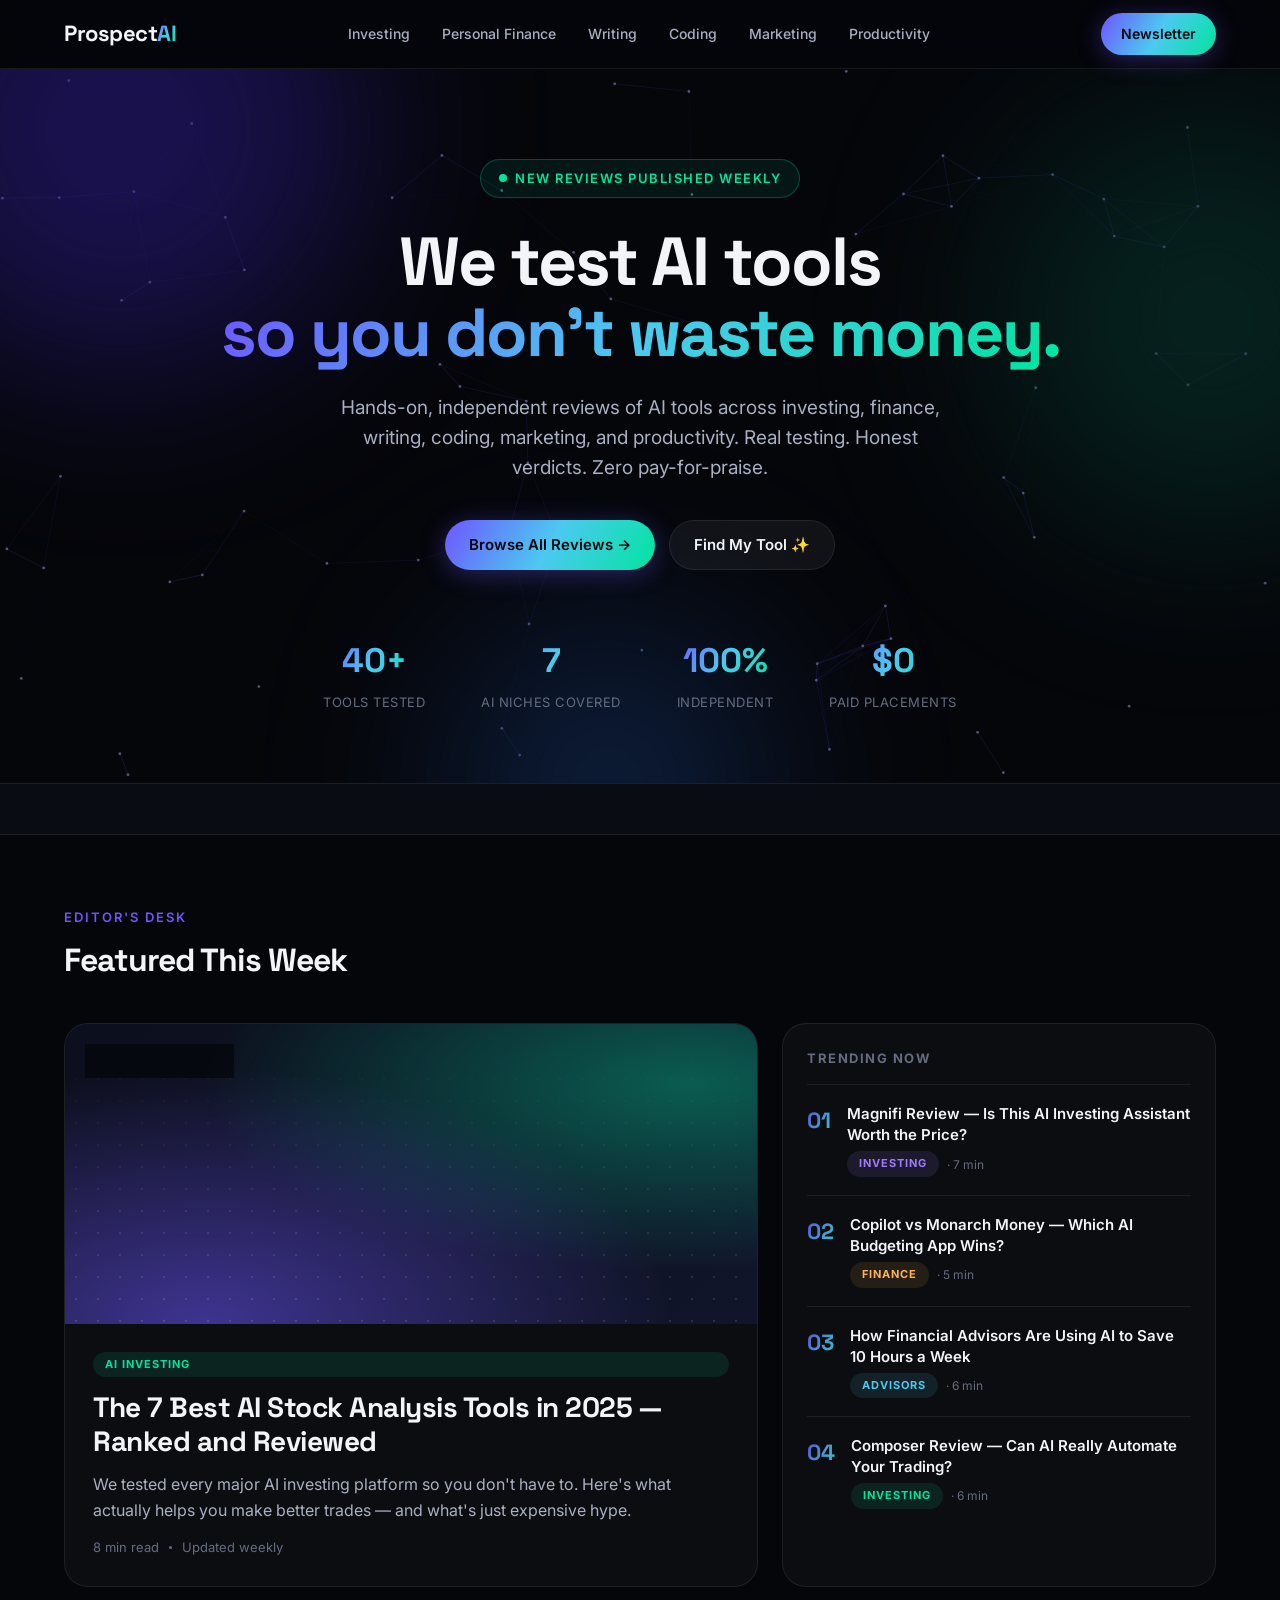
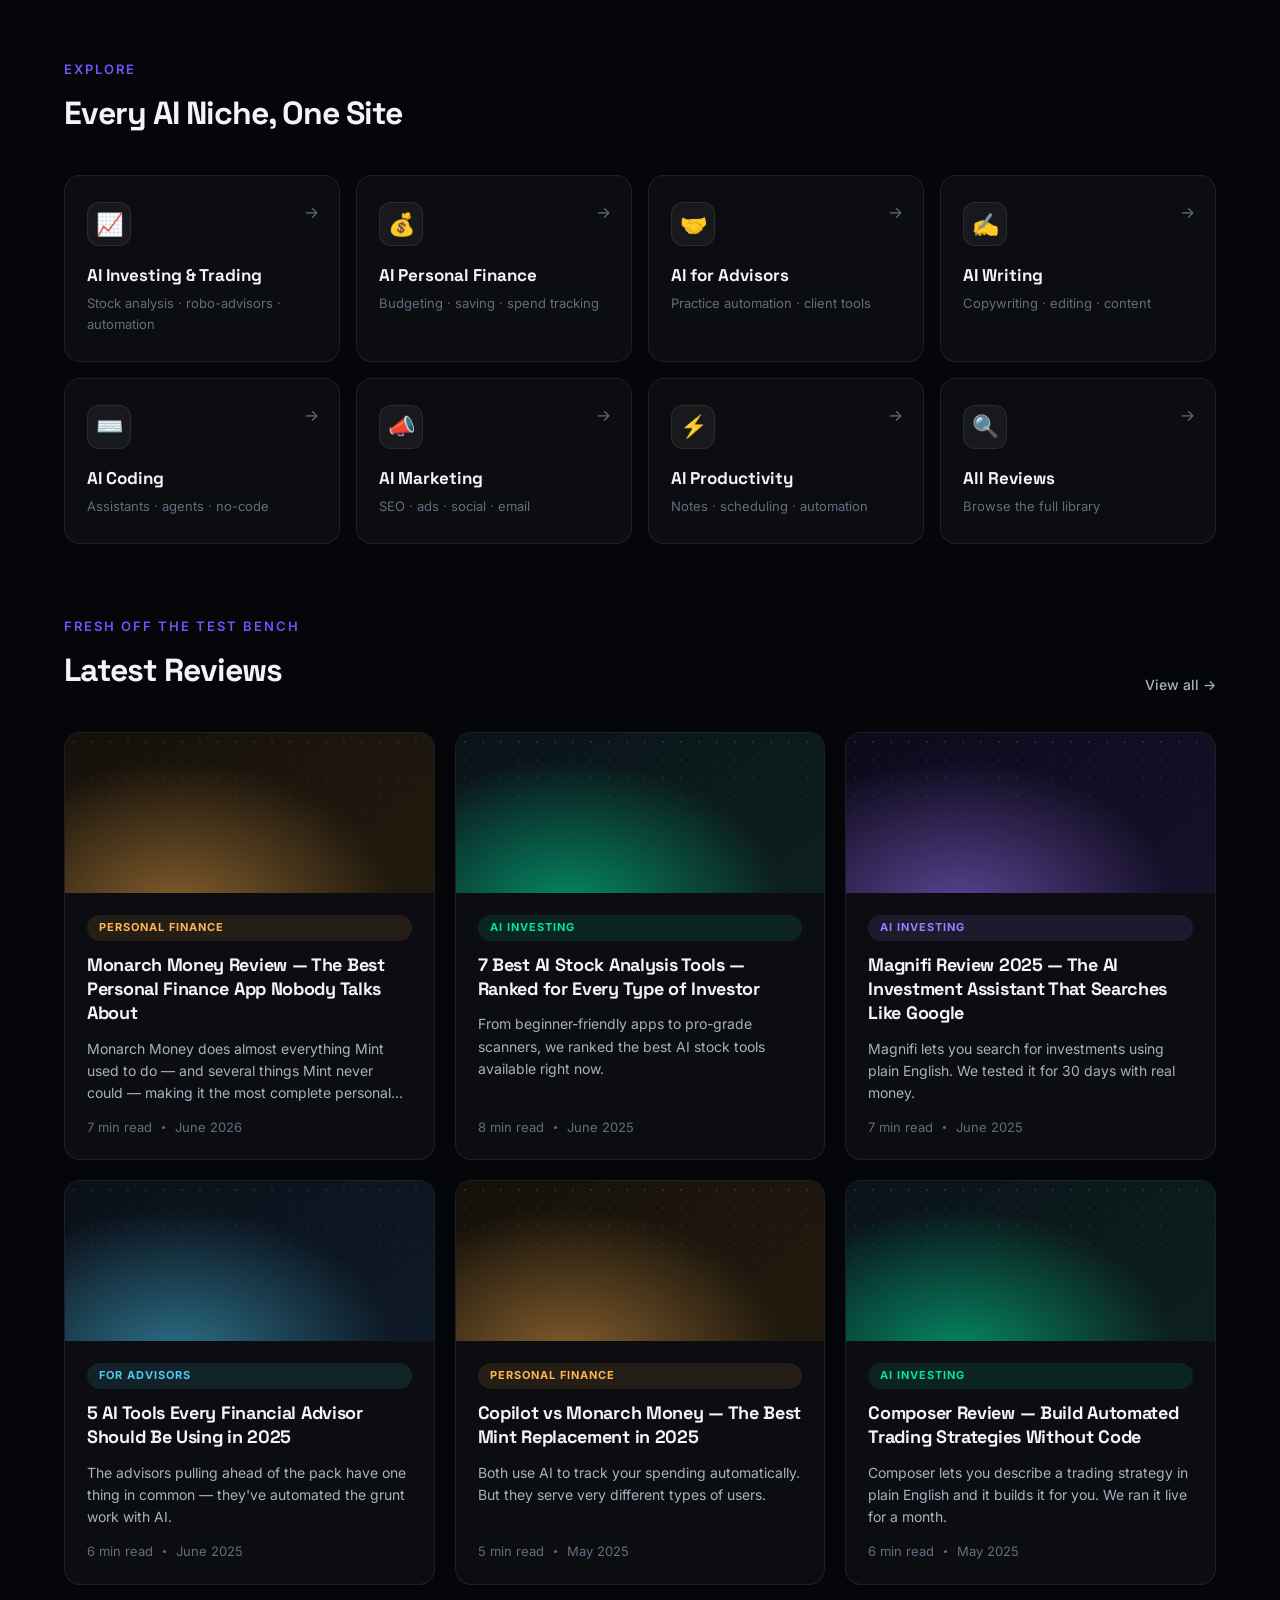
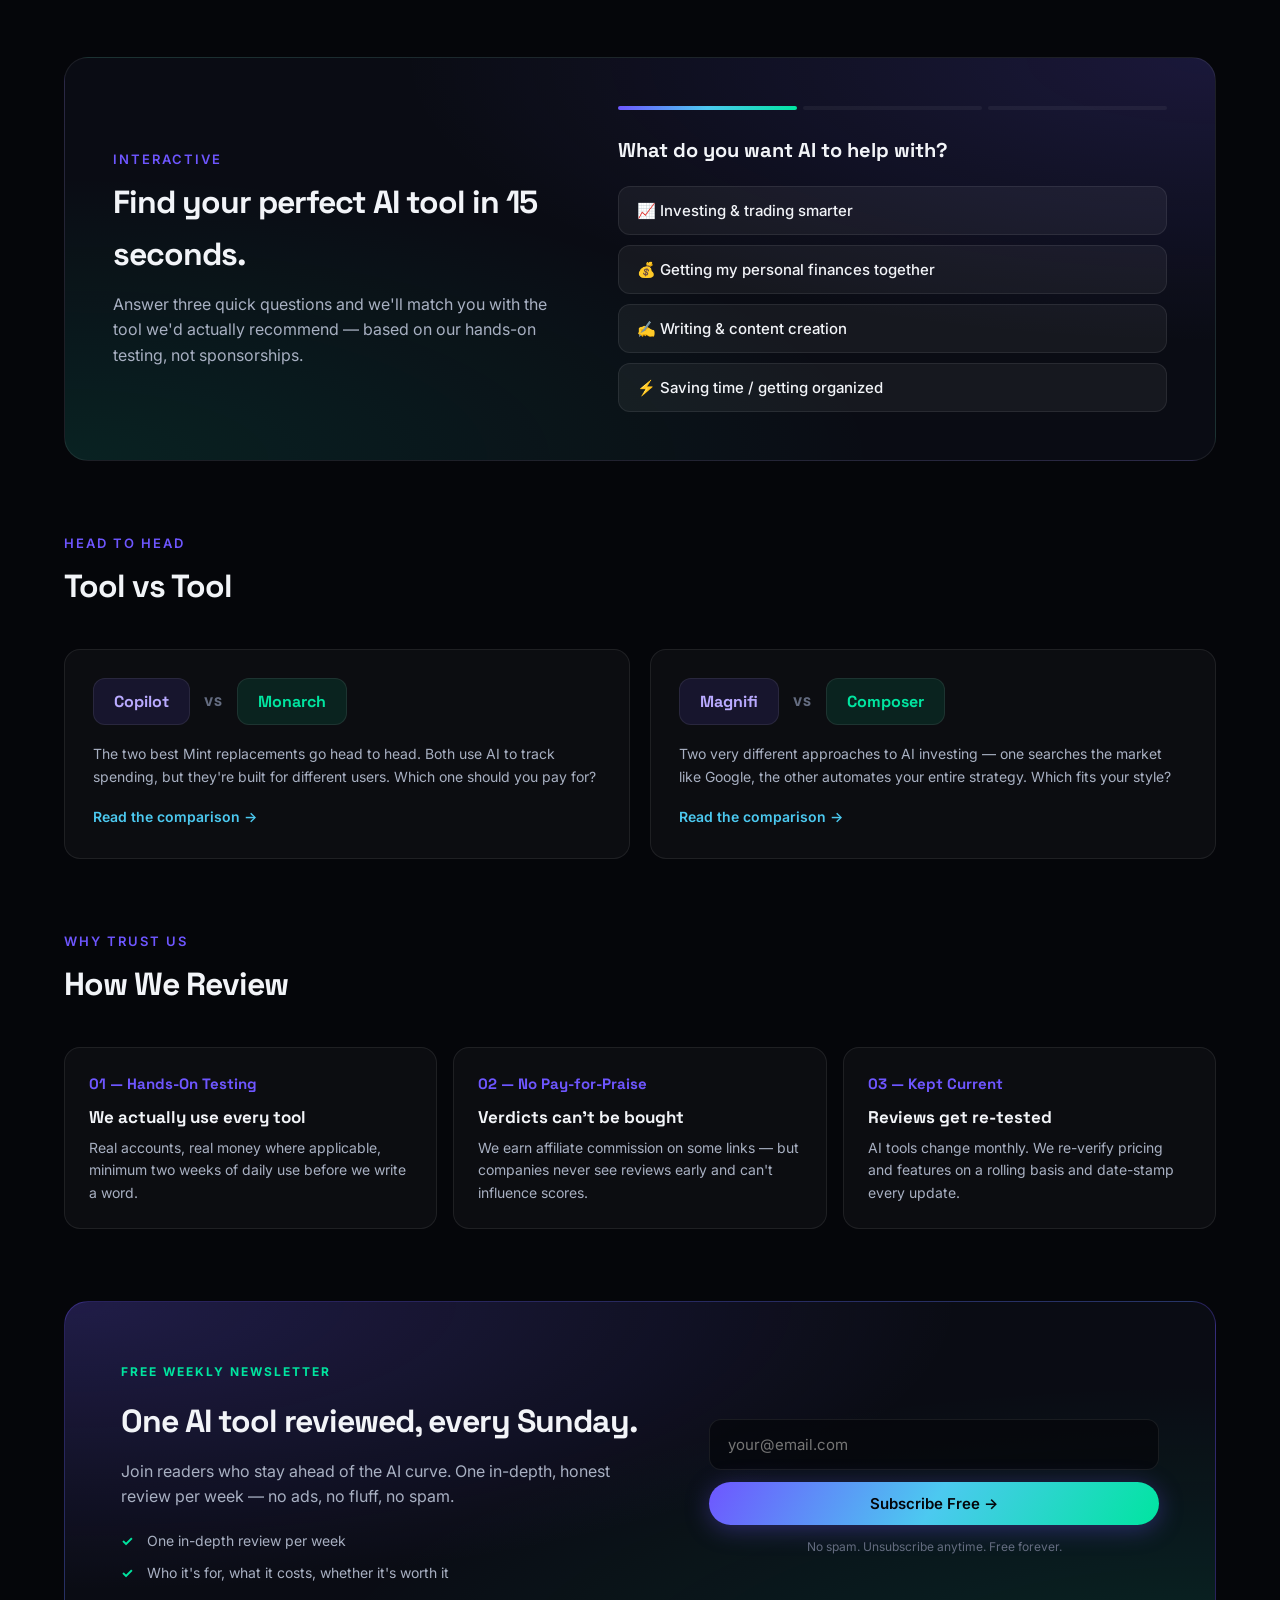
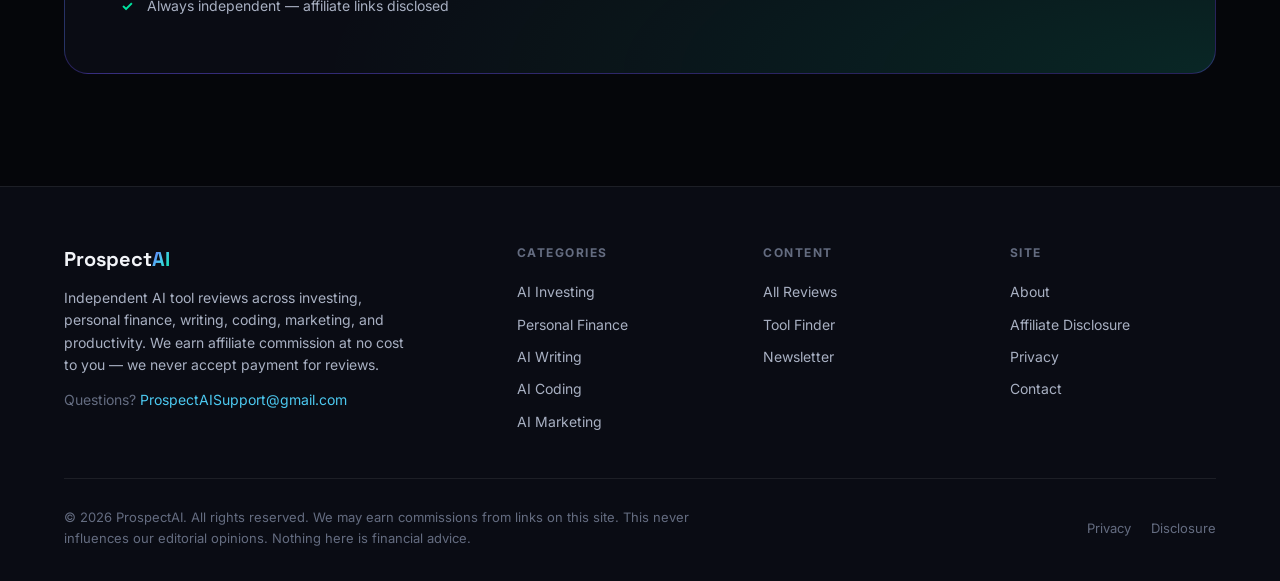
==== commit 0d2ca67e: "New article: Monarch Money Review — The Best Personal Finance App Nobody Talks About" ====
--- a/index.html
+++ b/index.html
@@ -76,11 +76,11 @@
   <div class="ticker">
     <div class="ticker-track">
       <!-- TICKER:START -->
-      <a href="articles/best-ai-stock-analysis-tools.html" class="ticker-item"><b>NEW</b> The 7 Best AI Stock Analysis Tools — Ranked</a>
-      <a href="articles/magnifi-review.html" class="ticker-item"><b>REVIEW</b> Magnifi — The AI That Searches Investments Like Google</a>
-      <a href="articles/copilot-vs-monarch.html" class="ticker-item"><b>VS</b> Copilot vs Monarch Money — Best Mint Replacement</a>
-      <a href="articles/composer-review.html" class="ticker-item"><b>REVIEW</b> Composer — Automated Trading Without Code</a>
-      <a href="articles/ai-tools-for-financial-advisors.html" class="ticker-item"><b>GUIDE</b> 5 AI Tools Every Financial Advisor Needs</a>
+      <a href="articles/monarch-money-review-best-personal-finance-app.html" class="ticker-item"><b>NEW</b> Monarch Money Review — The Best Personal Finance App Nobody Talks About</a>
+      <a href="articles/best-ai-stock-analysis-tools.html" class="ticker-item"><b>REVIEW</b> 7 Best AI Stock Analysis Tools — Ranked for Every Type of Investor</a>
+      <a href="articles/magnifi-review.html" class="ticker-item"><b>REVIEW</b> Magnifi Review 2025 — The AI Investment Assistant That Searches Like Google</a>
+      <a href="articles/ai-tools-for-financial-advisors.html" class="ticker-item"><b>REVIEW</b> 5 AI Tools Every Financial Advisor Should Be Using in 2025</a>
+      <a href="articles/copilot-vs-monarch.html" class="ticker-item"><b>VS</b> Copilot vs Monarch Money — The Best Mint Replacement in 2025</a>
       <!-- TICKER:END -->
     </div>
   </div>
@@ -215,6 +215,15 @@
       </div>
       <div class="articles-grid reveal">
         <!-- LATEST:START -->
+        <a href="articles/monarch-money-review-best-personal-finance-app.html" class="article-card">
+          <div class="article-thumb thumb-budgeting"></div>
+          <div class="article-body">
+            <span class="tag tag-budgeting">Personal Finance</span>
+            <h3 class="article-headline">Monarch Money Review — The Best Personal Finance App Nobody Talks About</h3>
+            <p class="article-excerpt">Monarch Money does almost everything Mint used to do — and several things Mint never could — making it the most complete personal finance app available right now.</p>
+            <div class="card-meta"><span>7 min read</span><div class="meta-dot"></div><span>June 2026</span></div>
+          </div>
+        </a>
         <a href="articles/best-ai-stock-analysis-tools.html" class="article-card">
           <div class="article-thumb thumb-trading"></div>
           <div class="article-body">
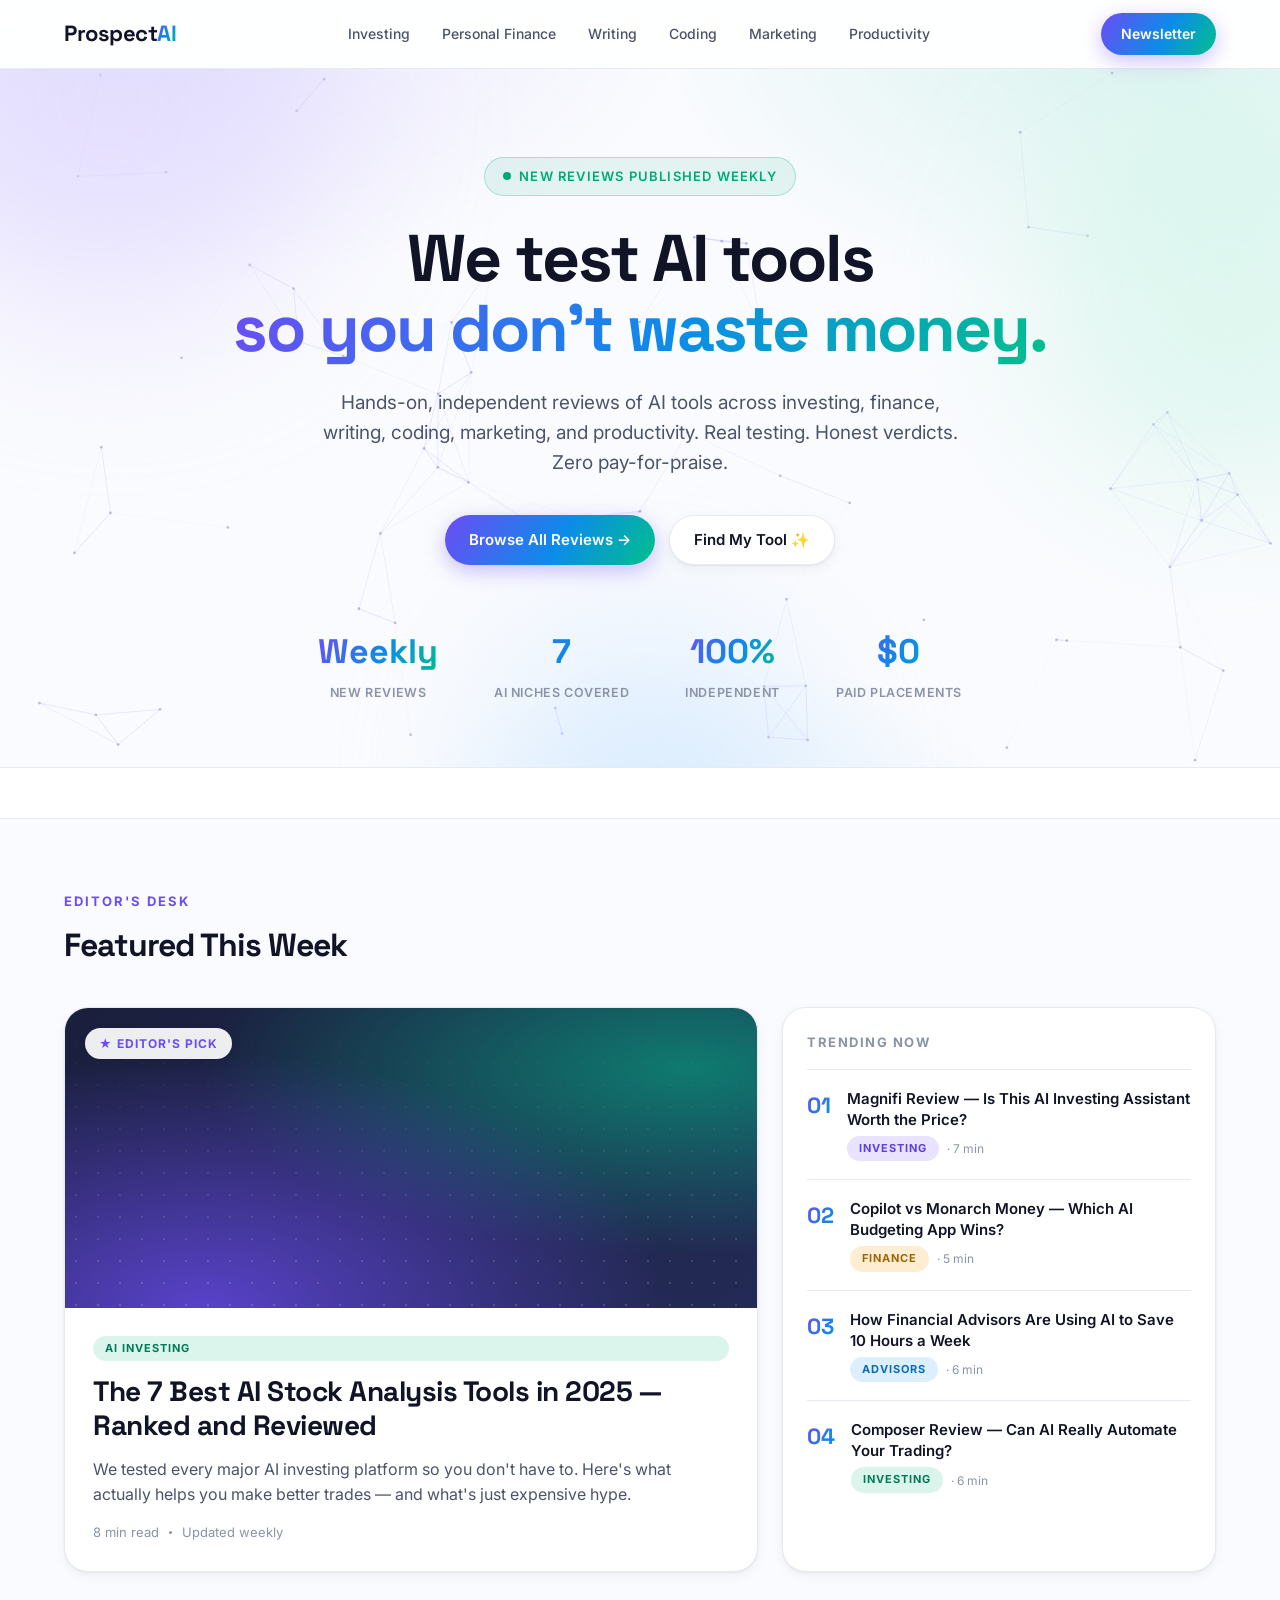
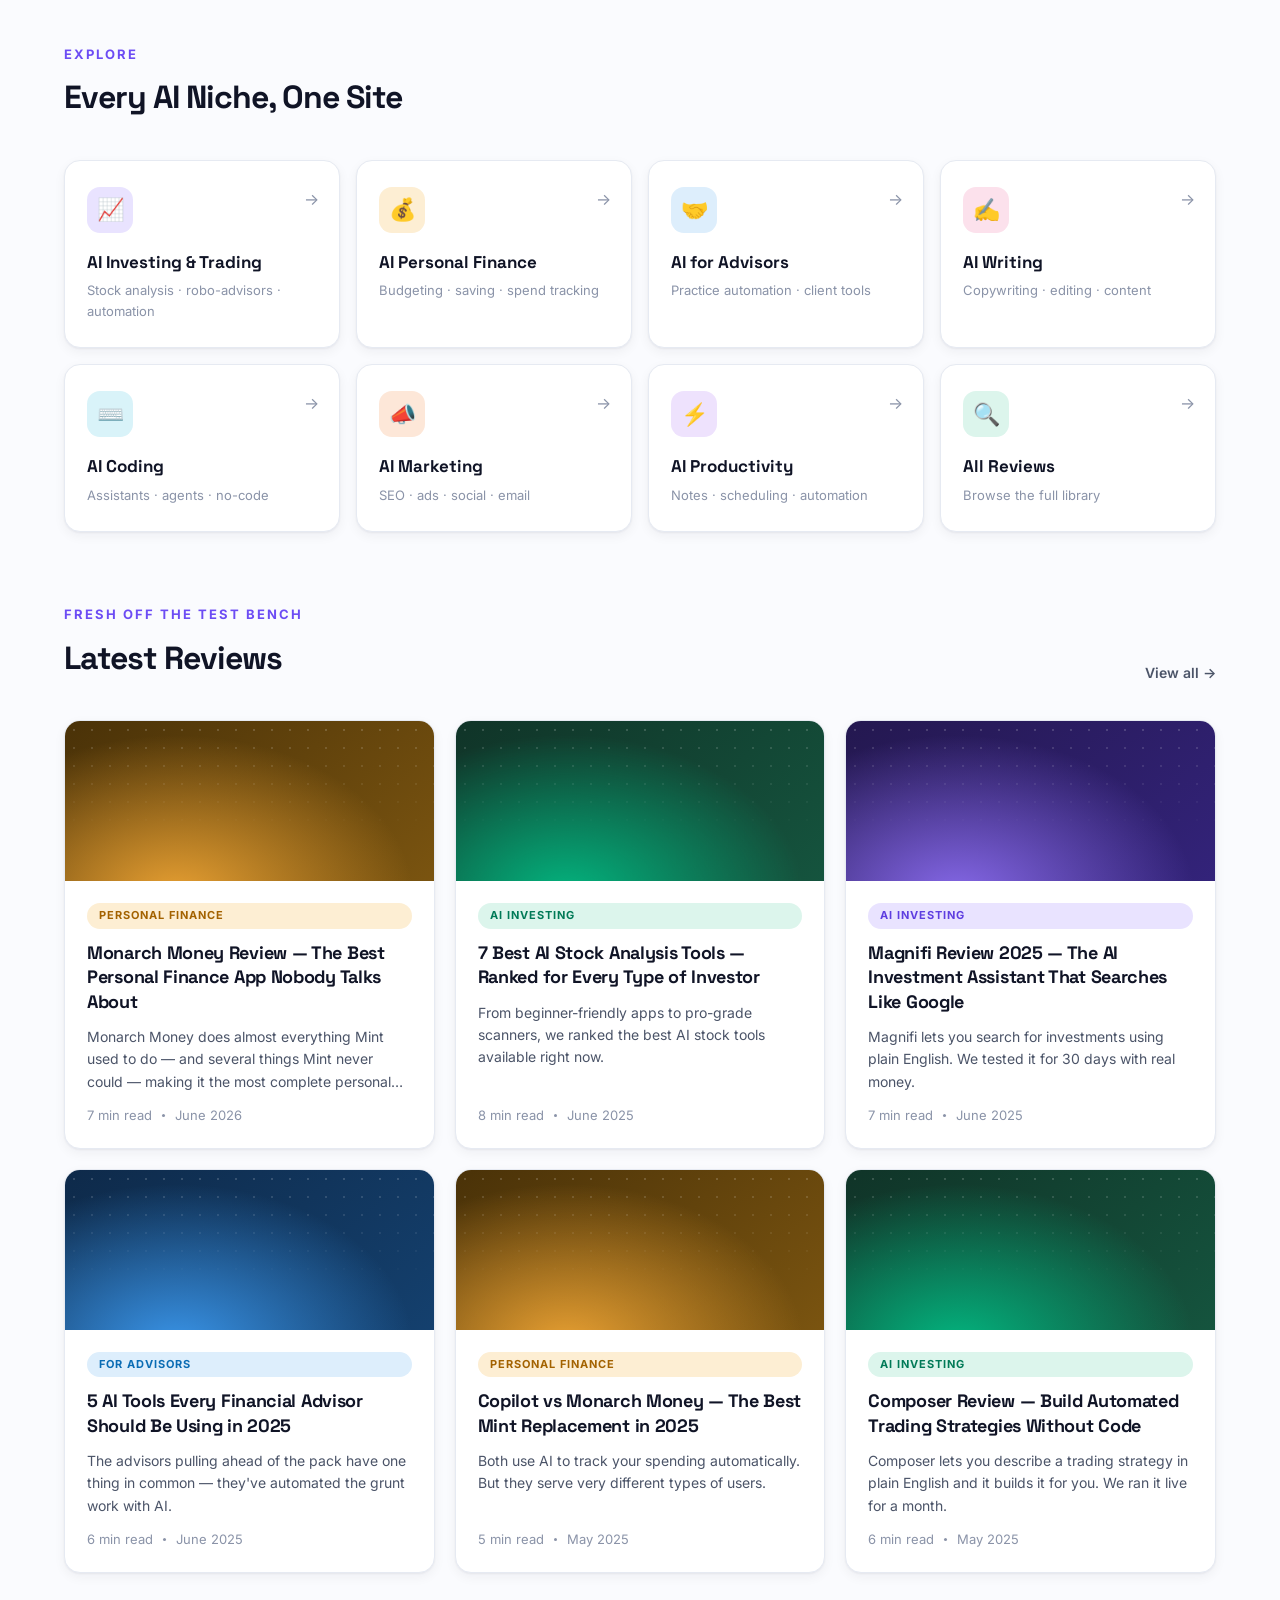
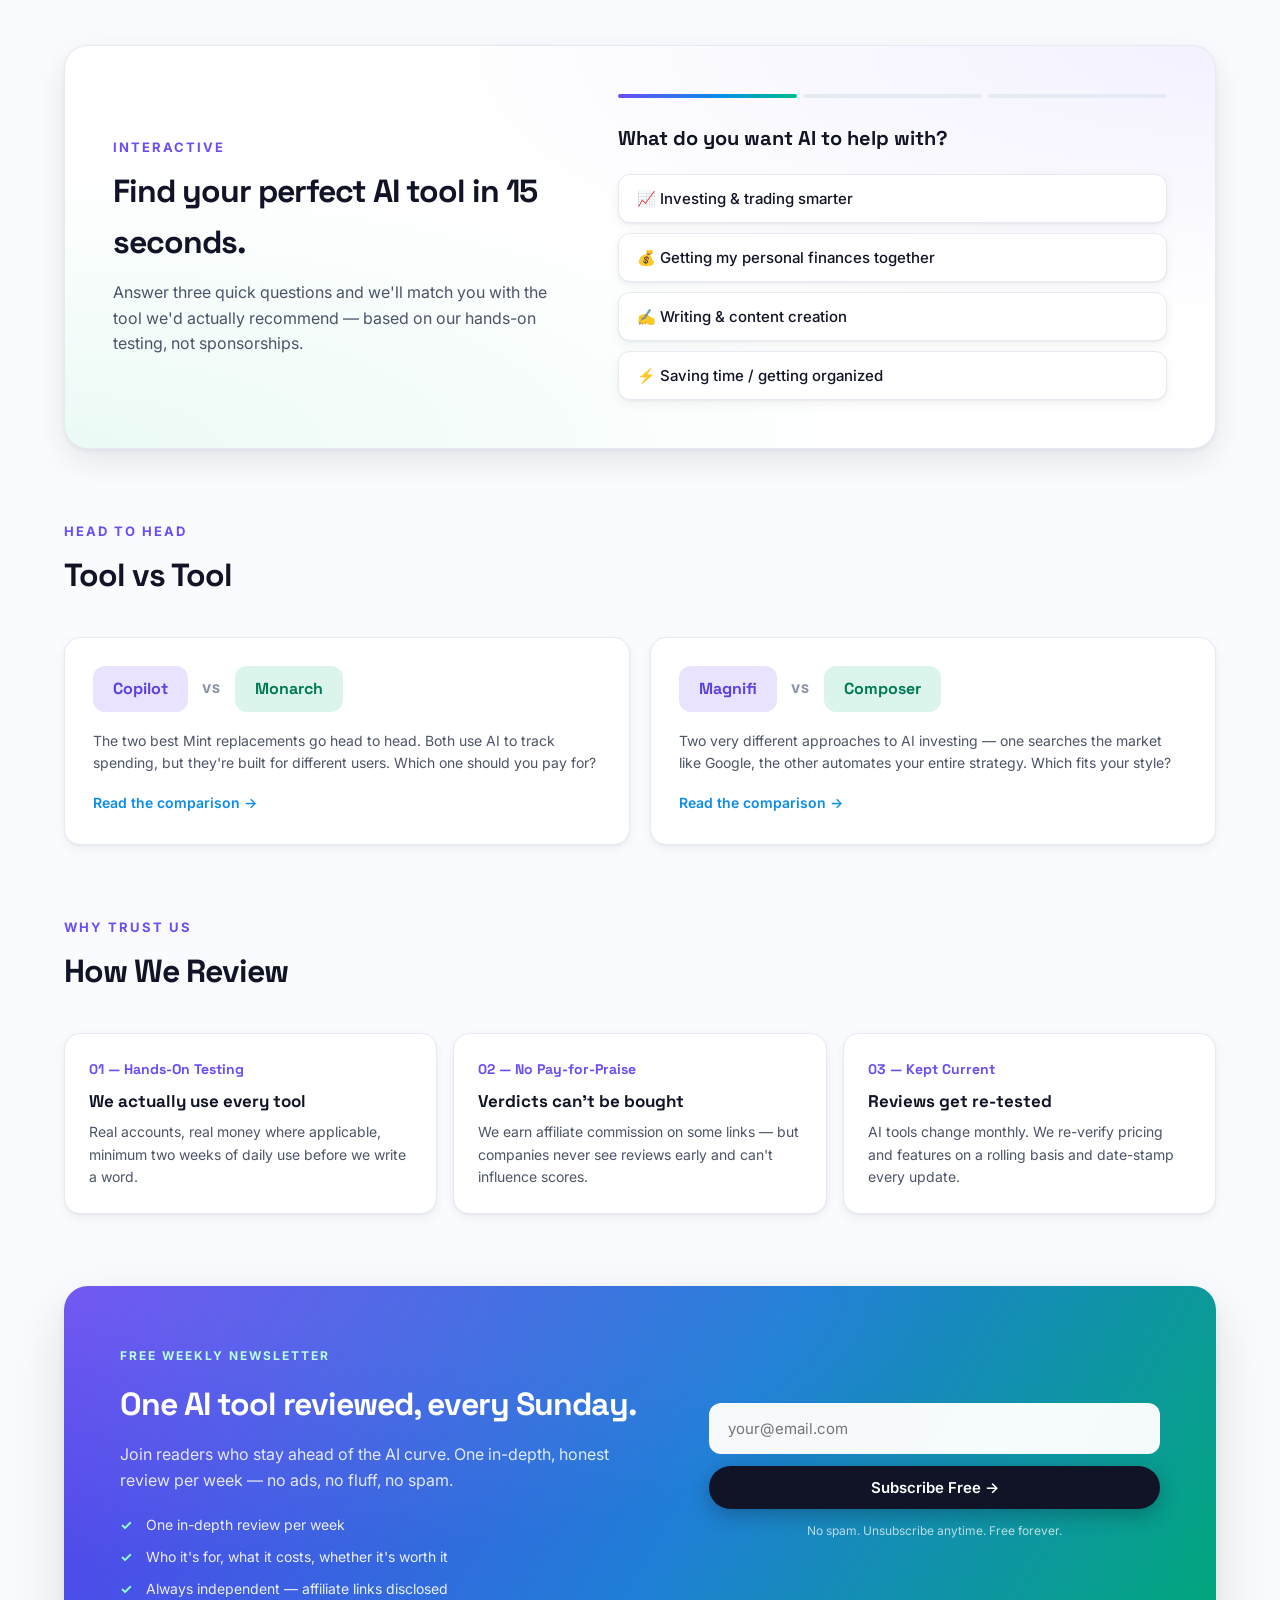
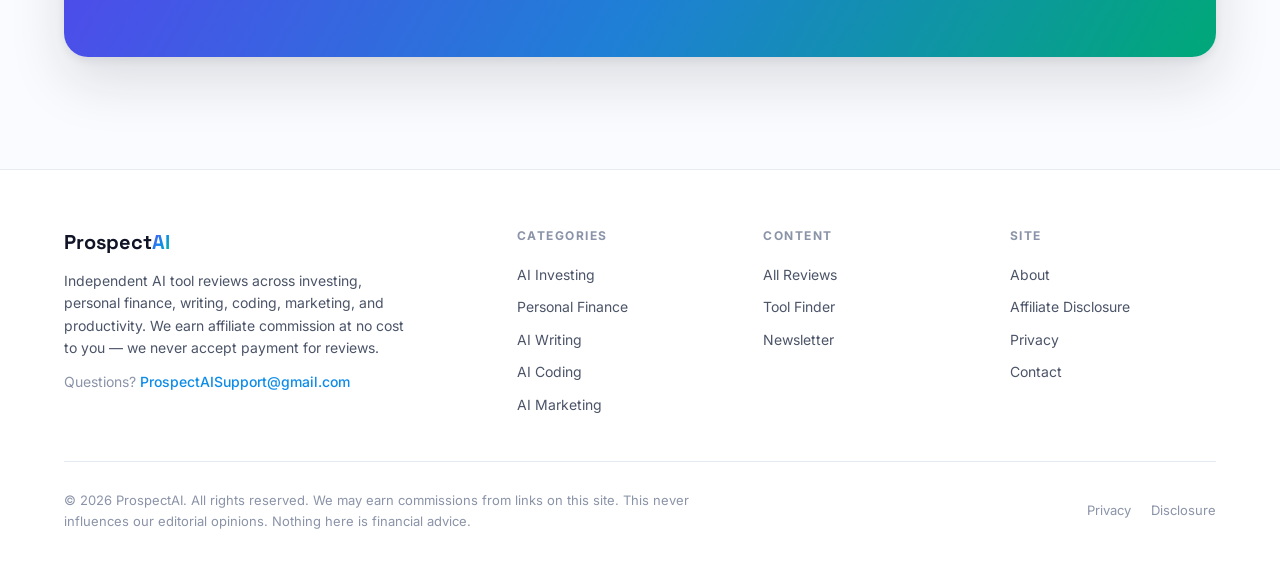
==== commit 03255902: "Redesign to light 'Daylight' theme: brighter, friendlier, more approachable - Light theme across sit" ====
--- a/index.html
+++ b/index.html
@@ -10,11 +10,11 @@
   <meta property="og:type" content="website" />
   <meta property="og:url" content="https://gaviningit.github.io/prospectai/" />
   <link rel="canonical" href="https://gaviningit.github.io/prospectai/" />
-  <link rel="icon" href="data:image/svg+xml,%3Csvg xmlns='http://www.w3.org/2000/svg' viewBox='0 0 100 100'%3E%3Cdefs%3E%3ClinearGradient id='g' x1='0' y1='0' x2='1' y2='1'%3E%3Cstop offset='0' stop-color='%236e56ff'/%3E%3Cstop offset='1' stop-color='%2300e5a0'/%3E%3C/linearGradient%3E%3C/defs%3E%3Crect width='100' height='100' rx='22' fill='%2305060a'/%3E%3Ctext x='50' y='68' font-family='Arial,sans-serif' font-weight='bold' font-size='52' fill='url(%23g)' text-anchor='middle'%3EP%3C/text%3E%3C/svg%3E" />
+  <link rel="icon" href="data:image/svg+xml,%3Csvg xmlns='http://www.w3.org/2000/svg' viewBox='0 0 100 100'%3E%3Cdefs%3E%3ClinearGradient id='g' x1='0' y1='0' x2='1' y2='1'%3E%3Cstop offset='0' stop-color='%236c4cf4'/%3E%3Cstop offset='1' stop-color='%2300c08b'/%3E%3C/linearGradient%3E%3C/defs%3E%3Crect width='100' height='100' rx='22' fill='url(%23g)'/%3E%3Ctext x='50' y='68' font-family='Arial,sans-serif' font-weight='bold' font-size='52' fill='white' text-anchor='middle'%3EP%3C/text%3E%3C/svg%3E" />
   <link rel="preconnect" href="https://fonts.googleapis.com" />
   <link rel="preconnect" href="https://fonts.gstatic.com" crossorigin />
   <link href="https://fonts.googleapis.com/css2?family=Inter:wght@400;500;600;700&family=Space+Grotesk:wght@500;600;700&display=swap" rel="stylesheet" />
-  <link rel="stylesheet" href="styles.css?v=3" />
+  <link rel="stylesheet" href="styles.css?v=4" />
   <script type="application/ld+json">
   {
     "@context": "https://schema.org",
@@ -64,7 +64,7 @@
         </div>
       </div>
       <div class="hero-stats">
-        <div class="stat"><div class="stat-num" data-count="40">40+</div><div class="stat-label">Tools Tested</div></div>
+        <div class="stat"><div class="stat-num">Weekly</div><div class="stat-label">New Reviews</div></div>
         <div class="stat"><div class="stat-num">7</div><div class="stat-label">AI Niches Covered</div></div>
         <div class="stat"><div class="stat-num">100%</div><div class="stat-label">Independent</div></div>
         <div class="stat"><div class="stat-num">$0</div><div class="stat-label">Paid Placements</div></div>
@@ -151,49 +151,49 @@
         </div>
       </div>
       <div class="cat-grid reveal">
-        <a href="reviews.html?cat=investing" class="cat-card" style="--cat-accent:var(--c-investing);">
+        <a href="reviews.html?cat=investing" class="cat-card" style="--cat-accent:var(--c-investing);--cat-tint:#e9e3ff;">
           <div class="cat-icon">📈</div>
           <div class="cat-name">AI Investing &amp; Trading</div>
           <div class="cat-count">Stock analysis · robo-advisors · automation</div>
           <span class="cat-arrow">→</span>
         </a>
-        <a href="reviews.html?cat=budgeting" class="cat-card" style="--cat-accent:var(--c-budgeting);">
+        <a href="reviews.html?cat=budgeting" class="cat-card" style="--cat-accent:var(--c-budgeting);--cat-tint:#fdeed3;">
           <div class="cat-icon">💰</div>
           <div class="cat-name">AI Personal Finance</div>
           <div class="cat-count">Budgeting · saving · spend tracking</div>
           <span class="cat-arrow">→</span>
         </a>
-        <a href="reviews.html?cat=advisors" class="cat-card" style="--cat-accent:var(--c-advisors);">
+        <a href="reviews.html?cat=advisors" class="cat-card" style="--cat-accent:var(--c-advisors);--cat-tint:#ddeefc;">
           <div class="cat-icon">🤝</div>
           <div class="cat-name">AI for Advisors</div>
           <div class="cat-count">Practice automation · client tools</div>
           <span class="cat-arrow">→</span>
         </a>
-        <a href="reviews.html?cat=writing" class="cat-card" style="--cat-accent:var(--c-writing);">
+        <a href="reviews.html?cat=writing" class="cat-card" style="--cat-accent:var(--c-writing);--cat-tint:#fce1ec;">
           <div class="cat-icon">✍️</div>
           <div class="cat-name">AI Writing</div>
           <div class="cat-count">Copywriting · editing · content</div>
           <span class="cat-arrow">→</span>
         </a>
-        <a href="reviews.html?cat=coding" class="cat-card" style="--cat-accent:var(--c-coding);">
+        <a href="reviews.html?cat=coding" class="cat-card" style="--cat-accent:var(--c-coding);--cat-tint:#d9f3f9;">
           <div class="cat-icon">⌨️</div>
           <div class="cat-name">AI Coding</div>
           <div class="cat-count">Assistants · agents · no-code</div>
           <span class="cat-arrow">→</span>
         </a>
-        <a href="reviews.html?cat=marketing" class="cat-card" style="--cat-accent:var(--c-marketing);">
+        <a href="reviews.html?cat=marketing" class="cat-card" style="--cat-accent:var(--c-marketing);--cat-tint:#fde7d8;">
           <div class="cat-icon">📣</div>
           <div class="cat-name">AI Marketing</div>
           <div class="cat-count">SEO · ads · social · email</div>
           <span class="cat-arrow">→</span>
         </a>
-        <a href="reviews.html?cat=productivity" class="cat-card" style="--cat-accent:var(--c-productivity);">
+        <a href="reviews.html?cat=productivity" class="cat-card" style="--cat-accent:var(--c-productivity);--cat-tint:#eee2fd;">
           <div class="cat-icon">⚡</div>
           <div class="cat-name">AI Productivity</div>
           <div class="cat-count">Notes · scheduling · automation</div>
           <span class="cat-arrow">→</span>
         </a>
-        <a href="reviews.html" class="cat-card" style="--cat-accent:var(--mint);">
+        <a href="reviews.html" class="cat-card" style="--cat-accent:var(--mint);--cat-tint:#dcf5ec;">
           <div class="cat-icon">🔍</div>
           <div class="cat-name">All Reviews</div>
           <div class="cat-count">Browse the full library</div>
--- a/styles.css
+++ b/styles.css
@@ -1,32 +1,35 @@
 /* ============================================================
-   ProspectAI — Design System v3 "Aurora"
-   Premium dark editorial design for AI tool reviews
+   ProspectAI — Design System v4 "Daylight"
+   Bright, friendly editorial design for AI tool reviews
    ============================================================ */
 
 :root {
-  --bg: #05060a;
-  --bg-2: #0a0c14;
-  --panel: rgba(255, 255, 255, 0.03);
-  --panel-2: rgba(255, 255, 255, 0.05);
-  --border: rgba(255, 255, 255, 0.08);
-  --border-hover: rgba(255, 255, 255, 0.18);
-  --text: #f2f4f8;
-  --text-2: #a8b0c2;
-  --text-3: #646c80;
-  --violet: #6e56ff;
-  --mint: #00e5a0;
-  --cyan: #4cc9f0;
-  --grad: linear-gradient(120deg, #6e56ff, #4cc9f0 50%, #00e5a0);
+  --bg: #fafbfe;
+  --bg-2: #f2f5fa;
+  --panel: #ffffff;
+  --panel-2: #f6f8fc;
+  --border: #e6eaf2;
+  --border-hover: #c9d2e3;
+  --text: #101426;
+  --text-2: #4b5468;
+  --text-3: #8a93a8;
+  --violet: #6c4cf4;
+  --mint: #00a878;
+  --cyan: #0c8ce9;
+  --grad: linear-gradient(120deg, #6c4cf4, #0c8ce9 55%, #00c08b);
+  --shadow-sm: 0 1px 2px rgba(16, 20, 38, 0.05), 0 4px 12px rgba(16, 20, 38, 0.05);
+  --shadow-md: 0 2px 4px rgba(16, 20, 38, 0.05), 0 12px 32px rgba(16, 20, 38, 0.09);
+  --shadow-lg: 0 4px 8px rgba(16, 20, 38, 0.06), 0 24px 56px rgba(16, 20, 38, 0.13);
 
   /* Category accents */
-  --c-trading: #00e5a0;
-  --c-budgeting: #ffb454;
-  --c-advisors: #4cc9f0;
-  --c-investing: #9d7bff;
-  --c-writing: #ff6b9d;
-  --c-coding: #38e1ff;
-  --c-marketing: #ff8a3d;
-  --c-productivity: #b58cff;
+  --c-trading: #00a878;
+  --c-budgeting: #e08700;
+  --c-advisors: #0c8ce9;
+  --c-investing: #7c5cff;
+  --c-writing: #e54d8a;
+  --c-coding: #00a3c4;
+  --c-marketing: #f06a1d;
+  --c-productivity: #9256e8;
 
   --radius: 16px;
   --radius-lg: 24px;
@@ -53,7 +56,7 @@
 a { color: inherit; text-decoration: none; }
 img { max-width: 100%; display: block; }
 
-::selection { background: rgba(110, 86, 255, 0.4); }
+::selection { background: rgba(108, 76, 244, 0.18); }
 
 /* ---------- Buttons ---------- */
 .btn {
@@ -71,25 +74,26 @@
 }
 .btn-primary {
   background: var(--grad);
-  color: #04060b;
-  box-shadow: 0 4px 24px rgba(110, 86, 255, 0.35);
-}
-.btn-primary:hover { transform: translateY(-2px); box-shadow: 0 8px 32px rgba(110, 86, 255, 0.5); }
+  color: #ffffff;
+  box-shadow: 0 6px 20px rgba(108, 76, 244, 0.35);
+}
+.btn-primary:hover { transform: translateY(-2px); box-shadow: 0 10px 28px rgba(108, 76, 244, 0.45); }
 .btn-ghost {
-  background: var(--panel-2);
+  background: var(--panel);
   color: var(--text);
   border: 1px solid var(--border);
-}
-.btn-ghost:hover { border-color: var(--border-hover); background: rgba(255,255,255,0.08); }
+  box-shadow: var(--shadow-sm);
+}
+.btn-ghost:hover { border-color: var(--border-hover); transform: translateY(-2px); box-shadow: var(--shadow-md); }
 
 /* ---------- Nav ---------- */
 .nav {
   position: sticky;
   top: 0;
   z-index: 100;
-  backdrop-filter: blur(20px) saturate(160%);
-  -webkit-backdrop-filter: blur(20px) saturate(160%);
-  background: rgba(5, 6, 10, 0.75);
+  backdrop-filter: blur(16px) saturate(180%);
+  -webkit-backdrop-filter: blur(16px) saturate(180%);
+  background: rgba(255, 255, 255, 0.82);
   border-bottom: 1px solid var(--border);
 }
 .nav-inner {
@@ -124,14 +128,19 @@
   border-radius: 99px;
   transition: color 0.2s, background 0.2s;
 }
-.nav-cat:hover { color: var(--text); background: var(--panel-2); }
+.nav-cat:hover { color: var(--text); background: var(--bg-2); }
 .nav-right { display: flex; align-items: center; gap: 12px; }
 
 /* ---------- Hero ---------- */
 .hero {
   position: relative;
-  padding: 90px 0 70px;
+  padding: 88px 0 64px;
   overflow: hidden;
+  background:
+    radial-gradient(ellipse 900px 480px at 12% -10%, rgba(108, 76, 244, 0.12), transparent 60%),
+    radial-gradient(ellipse 800px 460px at 88% -6%, rgba(0, 192, 139, 0.12), transparent 60%),
+    radial-gradient(ellipse 600px 400px at 55% 115%, rgba(12, 140, 233, 0.1), transparent 55%),
+    var(--bg);
 }
 .hero-bg {
   position: absolute;
@@ -143,30 +152,30 @@
 .blob {
   position: absolute;
   border-radius: 50%;
-  filter: blur(90px);
-  opacity: 0.5;
+  filter: blur(80px);
+  opacity: 0.55;
   animation: drift 18s ease-in-out infinite alternate;
 }
-.blob-1 { width: 480px; height: 480px; background: #2d1d8f; top: -180px; left: -120px; }
-.blob-2 { width: 420px; height: 420px; background: #073d33; top: 40px; right: -140px; animation-delay: -6s; }
-.blob-3 { width: 320px; height: 320px; background: #15356b; bottom: -160px; left: 35%; animation-delay: -12s; }
+.blob-1 { width: 460px; height: 460px; background: #ddd4ff; top: -200px; left: -120px; }
+.blob-2 { width: 400px; height: 400px; background: #c9f4e4; top: 20px; right: -150px; animation-delay: -6s; }
+.blob-3 { width: 320px; height: 320px; background: #cfe7ff; bottom: -170px; left: 38%; animation-delay: -12s; }
 @keyframes drift {
   from { transform: translate(0, 0) scale(1); }
-  to { transform: translate(60px, 40px) scale(1.15); }
-}
-
-.hero-content { position: relative; z-index: 1; text-align: center; max-width: 840px; margin: 0 auto; }
+  to { transform: translate(56px, 36px) scale(1.12); }
+}
+
+.hero-content { position: relative; z-index: 1; text-align: center; max-width: 860px; margin: 0 auto; }
 .hero-eyebrow {
   display: inline-flex;
   align-items: center;
   gap: 8px;
   font-size: 13px;
   font-weight: 600;
-  letter-spacing: 1.5px;
+  letter-spacing: 1.2px;
   text-transform: uppercase;
   color: var(--mint);
-  background: rgba(0, 229, 160, 0.08);
-  border: 1px solid rgba(0, 229, 160, 0.25);
+  background: rgba(0, 168, 120, 0.09);
+  border: 1px solid rgba(0, 168, 120, 0.25);
   padding: 8px 18px;
   border-radius: 99px;
   margin-bottom: 28px;
@@ -177,13 +186,13 @@
   animation: pulse 2s infinite;
 }
 @keyframes pulse {
-  0%, 100% { box-shadow: 0 0 0 0 rgba(0, 229, 160, 0.5); }
-  50% { box-shadow: 0 0 0 7px rgba(0, 229, 160, 0); }
+  0%, 100% { box-shadow: 0 0 0 0 rgba(0, 168, 120, 0.45); }
+  50% { box-shadow: 0 0 0 7px rgba(0, 168, 120, 0); }
 }
 .hero h1 {
   font-family: var(--font-display);
-  font-size: clamp(40px, 6vw, 68px);
-  line-height: 1.05;
+  font-size: clamp(40px, 6vw, 66px);
+  line-height: 1.06;
   letter-spacing: -2px;
   font-weight: 700;
   margin-bottom: 24px;
@@ -197,7 +206,7 @@
 .hero-sub {
   font-size: 19px;
   color: var(--text-2);
-  max-width: 620px;
+  max-width: 640px;
   margin: 0 auto 36px;
 }
 .hero-ctas { display: flex; gap: 14px; justify-content: center; flex-wrap: wrap; }
@@ -208,7 +217,7 @@
   display: flex;
   justify-content: center;
   gap: 56px;
-  margin-top: 64px;
+  margin-top: 60px;
   flex-wrap: wrap;
 }
 .stat { text-align: center; }
@@ -221,13 +230,13 @@
   background-clip: text;
   -webkit-text-fill-color: transparent;
 }
-.stat-label { font-size: 13px; color: var(--text-3); letter-spacing: 0.5px; text-transform: uppercase; margin-top: 4px; }
+.stat-label { font-size: 12.5px; color: var(--text-3); letter-spacing: 0.6px; text-transform: uppercase; margin-top: 4px; font-weight: 600; }
 
 /* ---------- Ticker ---------- */
 .ticker {
   border-top: 1px solid var(--border);
   border-bottom: 1px solid var(--border);
-  background: var(--bg-2);
+  background: var(--panel);
   overflow: hidden;
   white-space: nowrap;
   padding: 12px 0;
@@ -239,8 +248,8 @@
   padding-left: 100%;
 }
 @keyframes ticker { to { transform: translateX(-100%); } }
-.ticker-item { font-size: 14px; color: var(--text-2); display: inline-flex; gap: 8px; align-items: center; }
-.ticker-item b { color: var(--mint); font-weight: 600; }
+.ticker-item { font-size: 14px; color: var(--text-2); display: inline-flex; gap: 8px; align-items: center; font-weight: 500; }
+.ticker-item b { color: var(--mint); font-weight: 700; }
 .ticker-item:hover { color: var(--text); }
 
 /* ---------- Sections ---------- */
@@ -264,11 +273,11 @@
   letter-spacing: 2px;
   text-transform: uppercase;
   color: var(--violet);
-  font-weight: 600;
+  font-weight: 700;
   margin-bottom: 8px;
 }
-.section-more { font-size: 14px; color: var(--text-2); font-weight: 500; transition: color 0.2s; white-space: nowrap; }
-.section-more:hover { color: var(--mint); }
+.section-more { font-size: 14px; color: var(--text-2); font-weight: 600; transition: color 0.2s; white-space: nowrap; }
+.section-more:hover { color: var(--violet); }
 
 /* ---------- Tags ---------- */
 .tag {
@@ -280,14 +289,14 @@
   padding: 4px 12px;
   border-radius: 99px;
 }
-.tag-trading { color: var(--c-trading); background: rgba(0, 229, 160, 0.1); }
-.tag-budgeting { color: var(--c-budgeting); background: rgba(255, 180, 84, 0.1); }
-.tag-advisors { color: var(--c-advisors); background: rgba(76, 201, 240, 0.1); }
-.tag-investing { color: var(--c-investing); background: rgba(157, 123, 255, 0.12); }
-.tag-writing { color: var(--c-writing); background: rgba(255, 107, 157, 0.1); }
-.tag-coding { color: var(--c-coding); background: rgba(56, 225, 255, 0.1); }
-.tag-marketing { color: var(--c-marketing); background: rgba(255, 138, 61, 0.1); }
-.tag-productivity { color: var(--c-productivity); background: rgba(181, 140, 255, 0.12); }
+.tag-trading { color: #007a57; background: #dcf5ec; }
+.tag-budgeting { color: #a36200; background: #fdeed3; }
+.tag-advisors { color: #0a6cb4; background: #ddeefc; }
+.tag-investing { color: #5e3ee0; background: #e9e3ff; }
+.tag-writing { color: #c23069; background: #fce1ec; }
+.tag-coding { color: #007e99; background: #d9f3f9; }
+.tag-marketing { color: #c24f08; background: #fde7d8; }
+.tag-productivity { color: #7437cc; background: #eee2fd; }
 
 /* ---------- Featured ---------- */
 .featured-grid {
@@ -303,22 +312,23 @@
   overflow: hidden;
   display: flex;
   flex-direction: column;
-  transition: border-color 0.3s, transform 0.3s;
-}
-.featured-main:hover { border-color: var(--border-hover); transform: translateY(-4px); }
+  box-shadow: var(--shadow-sm);
+  transition: box-shadow 0.3s, transform 0.3s;
+}
+.featured-main:hover { box-shadow: var(--shadow-lg); transform: translateY(-4px); }
 .featured-visual {
   height: 300px;
   background:
-    radial-gradient(ellipse at 20% 100%, rgba(110, 86, 255, 0.5), transparent 60%),
-    radial-gradient(ellipse at 90% 20%, rgba(0, 229, 160, 0.35), transparent 55%),
-    linear-gradient(140deg, #0c0f1d, #11152a);
+    radial-gradient(ellipse at 20% 100%, rgba(108, 76, 244, 0.75), transparent 60%),
+    radial-gradient(ellipse at 90% 20%, rgba(0, 192, 139, 0.55), transparent 55%),
+    linear-gradient(140deg, #1a1f3d, #232a55);
   position: relative;
 }
 .featured-visual::after {
   content: "";
   position: absolute;
   inset: 0;
-  background-image: radial-gradient(rgba(255,255,255,0.12) 1px, transparent 1px);
+  background-image: radial-gradient(rgba(255,255,255,0.16) 1px, transparent 1px);
   background-size: 22px 22px;
   mask-image: linear-gradient(to bottom, transparent, black);
   -webkit-mask-image: linear-gradient(to bottom, transparent, black);
@@ -331,12 +341,11 @@
   font-weight: 700;
   letter-spacing: 1px;
   text-transform: uppercase;
-  background: rgba(5, 6, 10, 0.7);
-  backdrop-filter: blur(8px);
-  border: 1px solid var(--border);
-  color: var(--mint);
+  background: rgba(255, 255, 255, 0.92);
+  color: var(--violet);
   padding: 6px 14px;
   border-radius: 99px;
+  box-shadow: var(--shadow-sm);
 }
 .featured-body { padding: 28px; display: flex; flex-direction: column; gap: 14px; flex: 1; }
 .featured-headline {
@@ -358,6 +367,7 @@
   padding: 24px;
   display: flex;
   flex-direction: column;
+  box-shadow: var(--shadow-sm);
 }
 .top-stories-head {
   font-size: 13px;
@@ -377,7 +387,7 @@
 }
 .top-story:last-child { border-bottom: none; padding-bottom: 0; }
 .top-story:hover { padding-left: 6px; }
-.top-story:hover .top-story-title { color: var(--mint); }
+.top-story:hover .top-story-title { color: var(--violet); }
 .top-story-num {
   font-family: var(--font-display);
   font-size: 22px;
@@ -386,7 +396,6 @@
   -webkit-background-clip: text;
   background-clip: text;
   -webkit-text-fill-color: transparent;
-  opacity: 0.85;
 }
 .top-story-title { font-size: 15px; font-weight: 600; line-height: 1.4; transition: color 0.2s; }
 .top-story-meta { font-size: 12px; color: var(--text-3); margin-top: 6px; display: flex; gap: 8px; align-items: center; }
@@ -403,38 +412,38 @@
   border: 1px solid var(--border);
   background: var(--panel);
   padding: 26px 22px;
-  transition: transform 0.25s, border-color 0.25s, background 0.25s;
+  box-shadow: var(--shadow-sm);
+  transition: transform 0.25s, box-shadow 0.25s;
   overflow: hidden;
 }
 .cat-card::before {
   content: "";
   position: absolute;
   top: 0; left: 0; right: 0;
-  height: 2px;
+  height: 3px;
   background: var(--cat-accent, var(--violet));
   opacity: 0;
   transition: opacity 0.25s;
 }
-.cat-card:hover { transform: translateY(-4px); border-color: var(--border-hover); background: var(--panel-2); }
+.cat-card:hover { transform: translateY(-4px); box-shadow: var(--shadow-md); }
 .cat-card:hover::before { opacity: 1; }
 .cat-icon {
-  width: 44px; height: 44px;
+  width: 46px; height: 46px;
   display: flex; align-items: center; justify-content: center;
   font-size: 22px;
-  border-radius: 12px;
-  background: var(--panel-2);
-  border: 1px solid var(--border);
+  border-radius: 13px;
+  background: var(--cat-tint, var(--bg-2));
   margin-bottom: 16px;
 }
 .cat-name { font-family: var(--font-display); font-size: 17px; font-weight: 700; margin-bottom: 4px; }
 .cat-count { font-size: 13px; color: var(--text-3); }
 .cat-arrow {
   position: absolute;
-  top: 24px; right: 20px;
+  top: 26px; right: 20px;
   color: var(--text-3);
   transition: transform 0.25s, color 0.25s;
 }
-.cat-card:hover .cat-arrow { transform: translateX(4px); color: var(--cat-accent, var(--mint)); }
+.cat-card:hover .cat-arrow { transform: translateX(4px); color: var(--cat-accent, var(--violet)); }
 
 /* ---------- Article cards ---------- */
 .articles-grid {
@@ -449,28 +458,29 @@
   overflow: hidden;
   display: flex;
   flex-direction: column;
-  transition: transform 0.25s, border-color 0.25s;
-}
-.article-card:hover { transform: translateY(-5px); border-color: var(--border-hover); }
-.article-card:hover .article-headline { color: var(--mint); }
+  box-shadow: var(--shadow-sm);
+  transition: transform 0.25s, box-shadow 0.25s;
+}
+.article-card:hover { transform: translateY(-5px); box-shadow: var(--shadow-md); }
+.article-card:hover .article-headline { color: var(--violet); }
 .article-thumb { height: 160px; position: relative; overflow: hidden; }
 .article-thumb::after {
   content: "";
   position: absolute;
   inset: 0;
-  background-image: radial-gradient(rgba(255,255,255,0.1) 1px, transparent 1px);
+  background-image: radial-gradient(rgba(255,255,255,0.18) 1px, transparent 1px);
   background-size: 18px 18px;
   mask-image: linear-gradient(to top, transparent 30%, black);
   -webkit-mask-image: linear-gradient(to top, transparent 30%, black);
 }
-.thumb-trading { background: radial-gradient(ellipse at 30% 110%, rgba(0,229,160,0.55), transparent 60%), linear-gradient(140deg,#0a131a,#0d1f1c); }
-.thumb-budgeting { background: radial-gradient(ellipse at 30% 110%, rgba(255,180,84,0.45), transparent 60%), linear-gradient(140deg,#15100a,#211a0e); }
-.thumb-advisors { background: radial-gradient(ellipse at 30% 110%, rgba(76,201,240,0.5), transparent 60%), linear-gradient(140deg,#0a1019,#0e1a26); }
-.thumb-investing { background: radial-gradient(ellipse at 30% 110%, rgba(157,123,255,0.5), transparent 60%), linear-gradient(140deg,#0e0a1c,#161029); }
-.thumb-writing { background: radial-gradient(ellipse at 30% 110%, rgba(255,107,157,0.45), transparent 60%), linear-gradient(140deg,#190a12,#240e1a); }
-.thumb-coding { background: radial-gradient(ellipse at 30% 110%, rgba(56,225,255,0.45), transparent 60%), linear-gradient(140deg,#081418,#0c1d24); }
-.thumb-marketing { background: radial-gradient(ellipse at 30% 110%, rgba(255,138,61,0.45), transparent 60%), linear-gradient(140deg,#170e07,#241408); }
-.thumb-productivity { background: radial-gradient(ellipse at 30% 110%, rgba(181,140,255,0.45), transparent 60%), linear-gradient(140deg,#100a1c,#181028); }
+.thumb-trading { background: radial-gradient(ellipse at 30% 110%, rgba(0,200,140,0.85), transparent 65%), linear-gradient(140deg,#103428,#15543e); }
+.thumb-budgeting { background: radial-gradient(ellipse at 30% 110%, rgba(255,176,57,0.85), transparent 65%), linear-gradient(140deg,#4a3208,#7a5410); }
+.thumb-advisors { background: radial-gradient(ellipse at 30% 110%, rgba(64,164,255,0.85), transparent 65%), linear-gradient(140deg,#0e2a4a,#14406e); }
+.thumb-investing { background: radial-gradient(ellipse at 30% 110%, rgba(150,118,255,0.85), transparent 65%), linear-gradient(140deg,#241850,#33237a); }
+.thumb-writing { background: radial-gradient(ellipse at 30% 110%, rgba(255,110,170,0.8), transparent 65%), linear-gradient(140deg,#48142b,#6e1f42); }
+.thumb-coding { background: radial-gradient(ellipse at 30% 110%, rgba(40,210,240,0.8), transparent 65%), linear-gradient(140deg,#0a3340,#0f4d60); }
+.thumb-marketing { background: radial-gradient(ellipse at 30% 110%, rgba(255,140,70,0.85), transparent 65%), linear-gradient(140deg,#46220c,#6e3512); }
+.thumb-productivity { background: radial-gradient(ellipse at 30% 110%, rgba(175,130,255,0.85), transparent 65%), linear-gradient(140deg,#2b1750,#3f2278); }
 .article-body { padding: 22px; display: flex; flex-direction: column; gap: 12px; flex: 1; }
 .article-headline {
   font-family: var(--font-display);
@@ -494,9 +504,10 @@
   border-radius: var(--radius-lg);
   border: 1px solid var(--border);
   background:
-    radial-gradient(ellipse at 100% 0%, rgba(110, 86, 255, 0.16), transparent 50%),
-    radial-gradient(ellipse at 0% 100%, rgba(0, 229, 160, 0.1), transparent 50%),
-    var(--bg-2);
+    radial-gradient(ellipse at 100% 0%, rgba(108, 76, 244, 0.08), transparent 50%),
+    radial-gradient(ellipse at 0% 100%, rgba(0, 192, 139, 0.08), transparent 50%),
+    var(--panel);
+  box-shadow: var(--shadow-md);
   padding: 48px;
   display: grid;
   grid-template-columns: 1fr 1.2fr;
@@ -510,7 +521,7 @@
 .finder-opts { display: flex; flex-direction: column; gap: 10px; }
 .finder-opt {
   text-align: left;
-  background: var(--panel-2);
+  background: var(--panel);
   border: 1px solid var(--border);
   color: var(--text);
   font-family: var(--font-body);
@@ -519,15 +530,16 @@
   padding: 14px 18px;
   border-radius: 12px;
   cursor: pointer;
+  box-shadow: var(--shadow-sm);
   transition: border-color 0.2s, background 0.2s, transform 0.15s;
 }
 .finder-opt:hover {
   border-color: var(--violet);
-  background: rgba(110, 86, 255, 0.1);
+  background: #f4f1ff;
   transform: translateX(4px);
 }
 .finder-progress { display: flex; gap: 6px; margin-bottom: 24px; }
-.finder-step { height: 4px; flex: 1; border-radius: 99px; background: var(--panel-2); transition: background 0.3s; }
+.finder-step { height: 4px; flex: 1; border-radius: 99px; background: var(--border); transition: background 0.3s; }
 .finder-step.active { background: var(--grad); }
 .finder-result-name {
   font-family: var(--font-display);
@@ -557,9 +569,10 @@
   border: 1px solid var(--border);
   background: var(--panel);
   padding: 28px;
-  transition: transform 0.25s, border-color 0.25s;
-}
-.compare-card:hover { transform: translateY(-4px); border-color: var(--border-hover); }
+  box-shadow: var(--shadow-sm);
+  transition: transform 0.25s, box-shadow 0.25s;
+}
+.compare-card:hover { transform: translateY(-4px); box-shadow: var(--shadow-md); }
 .compare-vs { display: flex; align-items: center; gap: 14px; margin-bottom: 18px; }
 .compare-pill {
   font-family: var(--font-display);
@@ -567,10 +580,9 @@
   font-size: 16px;
   padding: 10px 20px;
   border-radius: 12px;
-  border: 1px solid var(--border);
-}
-.compare-pill-a { background: rgba(110, 86, 255, 0.12); color: #b9aaff; }
-.compare-pill-b { background: rgba(0, 229, 160, 0.1); color: var(--mint); }
+}
+.compare-pill-a { background: #e9e3ff; color: #5e3ee0; }
+.compare-pill-b { background: #dcf5ec; color: #007a57; }
 .compare-vs-text { font-size: 12px; font-weight: 800; color: var(--text-3); letter-spacing: 1px; }
 .compare-desc { color: var(--text-2); font-size: 14px; margin-bottom: 16px; }
 .compare-cta { font-size: 14px; font-weight: 600; color: var(--cyan); }
@@ -578,37 +590,39 @@
 /* ---------- Newsletter ---------- */
 .newsletter-box {
   border-radius: var(--radius-lg);
-  border: 1px solid rgba(110, 86, 255, 0.3);
   background:
-    radial-gradient(ellipse at 0% 0%, rgba(110, 86, 255, 0.22), transparent 55%),
-    radial-gradient(ellipse at 100% 100%, rgba(0, 229, 160, 0.12), transparent 55%),
-    var(--bg-2);
+    radial-gradient(ellipse at 0% 0%, rgba(255, 255, 255, 0.14), transparent 55%),
+    linear-gradient(120deg, #5b3df0, #1f7fd6 55%, #00a878);
+  color: #ffffff;
+  box-shadow: var(--shadow-lg);
   padding: 56px;
   display: grid;
   grid-template-columns: 1.2fr 1fr;
   gap: 48px;
   align-items: center;
 }
-.nl-eyebrow { font-size: 12px; font-weight: 700; letter-spacing: 2px; text-transform: uppercase; color: var(--mint); }
-.nl-h2 { font-family: var(--font-display); font-size: 32px; font-weight: 700; letter-spacing: -1px; margin: 12px 0; }
-.nl-sub { color: var(--text-2); margin-bottom: 20px; }
+.nl-eyebrow { font-size: 12px; font-weight: 700; letter-spacing: 2px; text-transform: uppercase; color: #b8ffe4; }
+.nl-h2 { font-family: var(--font-display); font-size: 32px; font-weight: 700; letter-spacing: -1px; margin: 12px 0; color: #fff; }
+.nl-sub { color: rgba(255, 255, 255, 0.85); margin-bottom: 20px; }
 .nl-perks { display: flex; flex-direction: column; gap: 10px; }
-.nl-perk { font-size: 14px; color: var(--text-2); padding-left: 26px; position: relative; }
-.nl-perk::before { content: "✓"; position: absolute; left: 0; color: var(--mint); font-weight: 700; }
+.nl-perk { font-size: 14px; color: rgba(255, 255, 255, 0.9); padding-left: 26px; position: relative; }
+.nl-perk::before { content: "✓"; position: absolute; left: 0; color: #8effd2; font-weight: 700; }
 .nl-form { display: flex; flex-direction: column; gap: 12px; }
 .nl-form input {
-  background: rgba(5, 6, 10, 0.7);
-  border: 1px solid var(--border);
+  background: rgba(255, 255, 255, 0.96);
+  border: 1px solid transparent;
   border-radius: 12px;
   padding: 15px 18px;
   color: var(--text);
   font-size: 15px;
   font-family: var(--font-body);
   outline: none;
-  transition: border-color 0.2s;
-}
-.nl-form input:focus { border-color: var(--violet); }
-.nl-note { font-size: 12px; color: var(--text-3); text-align: center; }
+  transition: box-shadow 0.2s;
+}
+.nl-form input:focus { box-shadow: 0 0 0 3px rgba(255, 255, 255, 0.35); }
+.nl-form .btn-primary { background: #101426; box-shadow: 0 6px 20px rgba(0, 0, 0, 0.25); }
+.nl-form .btn-primary:hover { box-shadow: 0 10px 28px rgba(0, 0, 0, 0.35); }
+.nl-note { font-size: 12px; color: rgba(255, 255, 255, 0.7); text-align: center; }
 
 /* ---------- Methodology strip ---------- */
 .method-strip {
@@ -620,11 +634,12 @@
   border-radius: var(--radius);
   border: 1px solid var(--border);
   background: var(--panel);
+  box-shadow: var(--shadow-sm);
   padding: 24px;
 }
 .method-num {
   font-family: var(--font-display);
-  font-size: 15px;
+  font-size: 14px;
   font-weight: 700;
   color: var(--violet);
   margin-bottom: 8px;
@@ -635,7 +650,7 @@
 /* ---------- Footer ---------- */
 footer {
   border-top: 1px solid var(--border);
-  background: var(--bg-2);
+  background: var(--panel);
   padding: 56px 0 32px;
   margin-top: 40px;
 }
@@ -649,7 +664,7 @@
 .footer-logo { font-family: var(--font-display); font-size: 20px; font-weight: 700; margin-bottom: 12px; }
 .footer-desc { font-size: 14px; color: var(--text-2); max-width: 340px; }
 .footer-email { font-size: 14px; color: var(--text-3); margin-top: 12px; }
-.footer-email a { color: var(--cyan); }
+.footer-email a { color: var(--cyan); font-weight: 500; }
 .footer-col-head {
   font-size: 12px;
   font-weight: 700;
@@ -659,7 +674,7 @@
   margin-bottom: 14px;
 }
 .footer-col a { display: block; font-size: 14px; color: var(--text-2); padding: 5px 0; transition: color 0.2s; }
-.footer-col a:hover { color: var(--mint); }
+.footer-col a:hover { color: var(--violet); }
 .footer-bottom {
   display: flex;
   justify-content: space-between;
@@ -688,6 +703,7 @@
 .page-wrap h2 { font-family: var(--font-display); font-size: 24px; margin: 36px 0 12px; }
 .page-wrap p, .page-wrap li { color: var(--text-2); margin-bottom: 14px; font-size: 16px; }
 .page-wrap ul { padding-left: 22px; }
+.page-wrap a { color: var(--cyan); }
 
 /* ---------- Reviews listing page ---------- */
 .filter-bar { display: flex; gap: 8px; flex-wrap: wrap; margin-bottom: 36px; }
@@ -701,12 +717,13 @@
   color: var(--text-2);
   cursor: pointer;
   font-family: var(--font-body);
+  box-shadow: var(--shadow-sm);
   transition: all 0.2s;
 }
 .filter-chip:hover { border-color: var(--border-hover); color: var(--text); }
 .filter-chip.active {
   background: var(--grad);
-  color: #04060b;
+  color: #ffffff;
   border-color: transparent;
 }
 
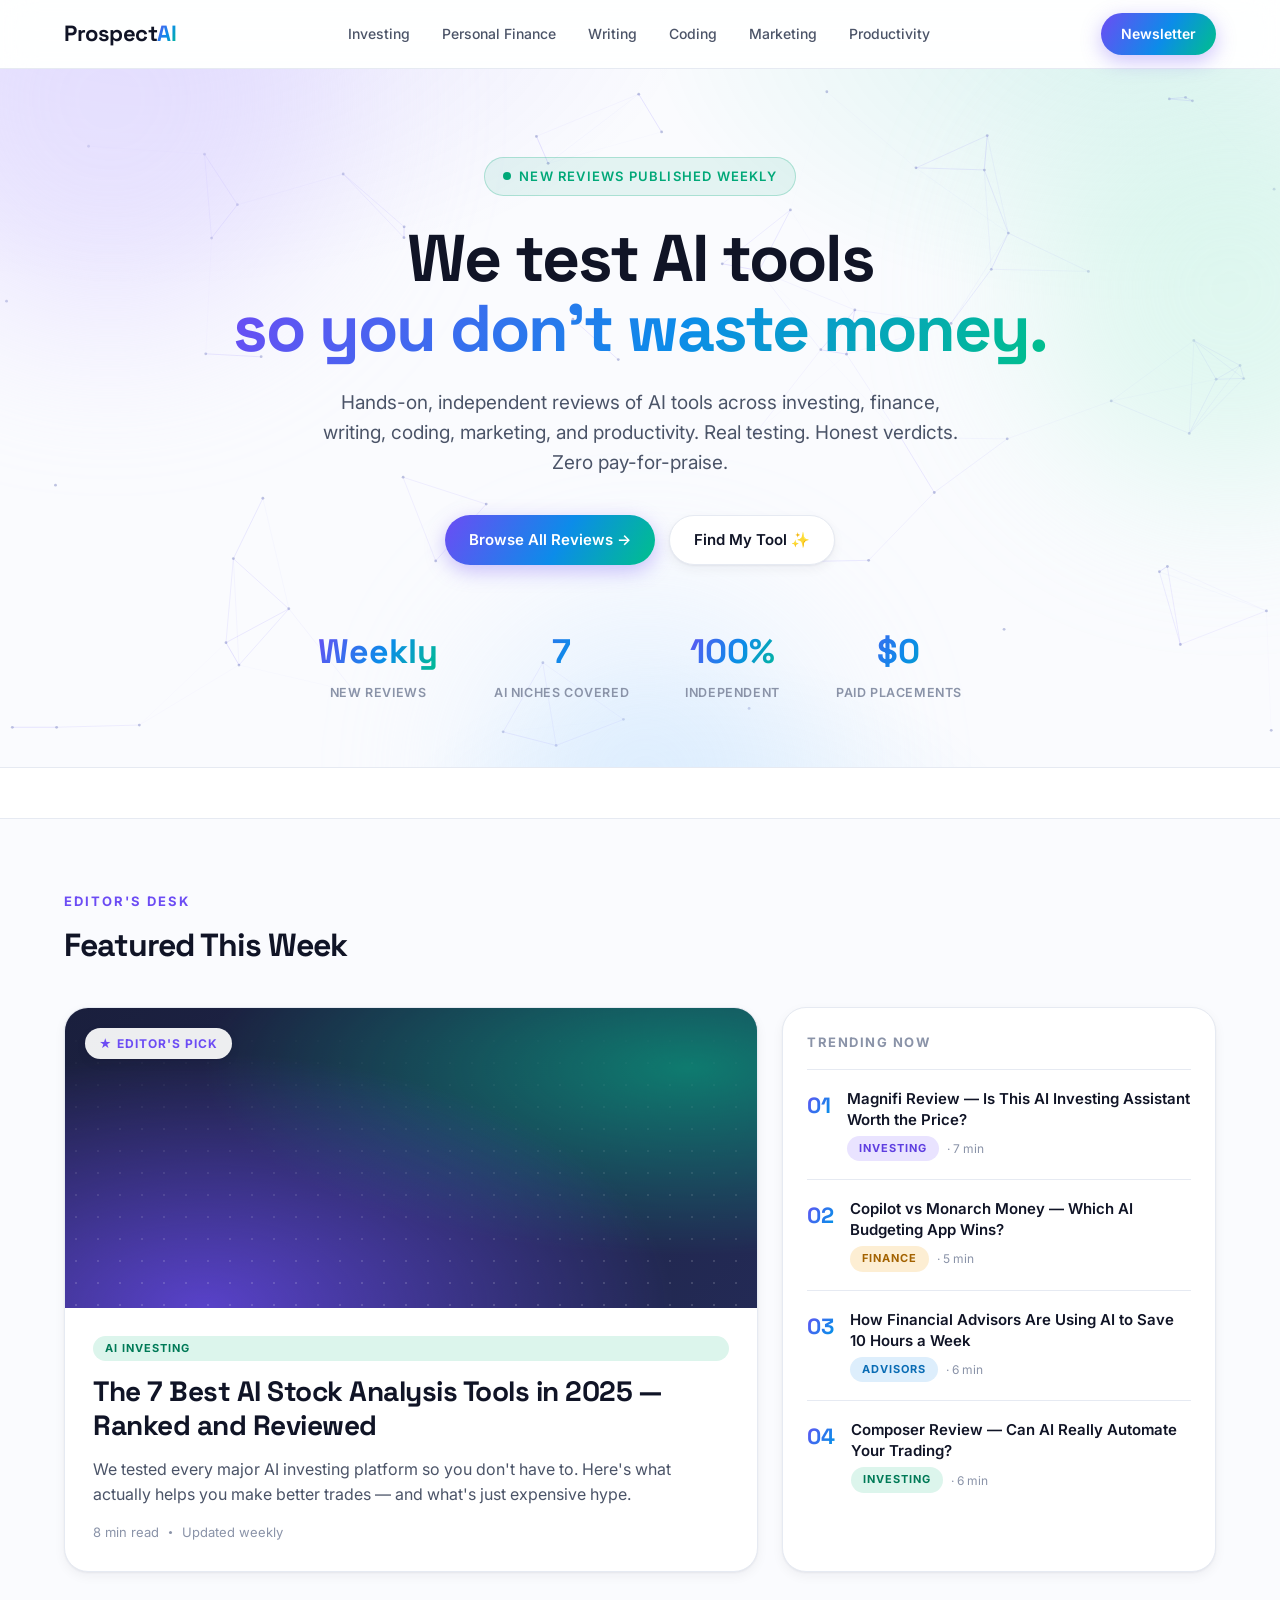
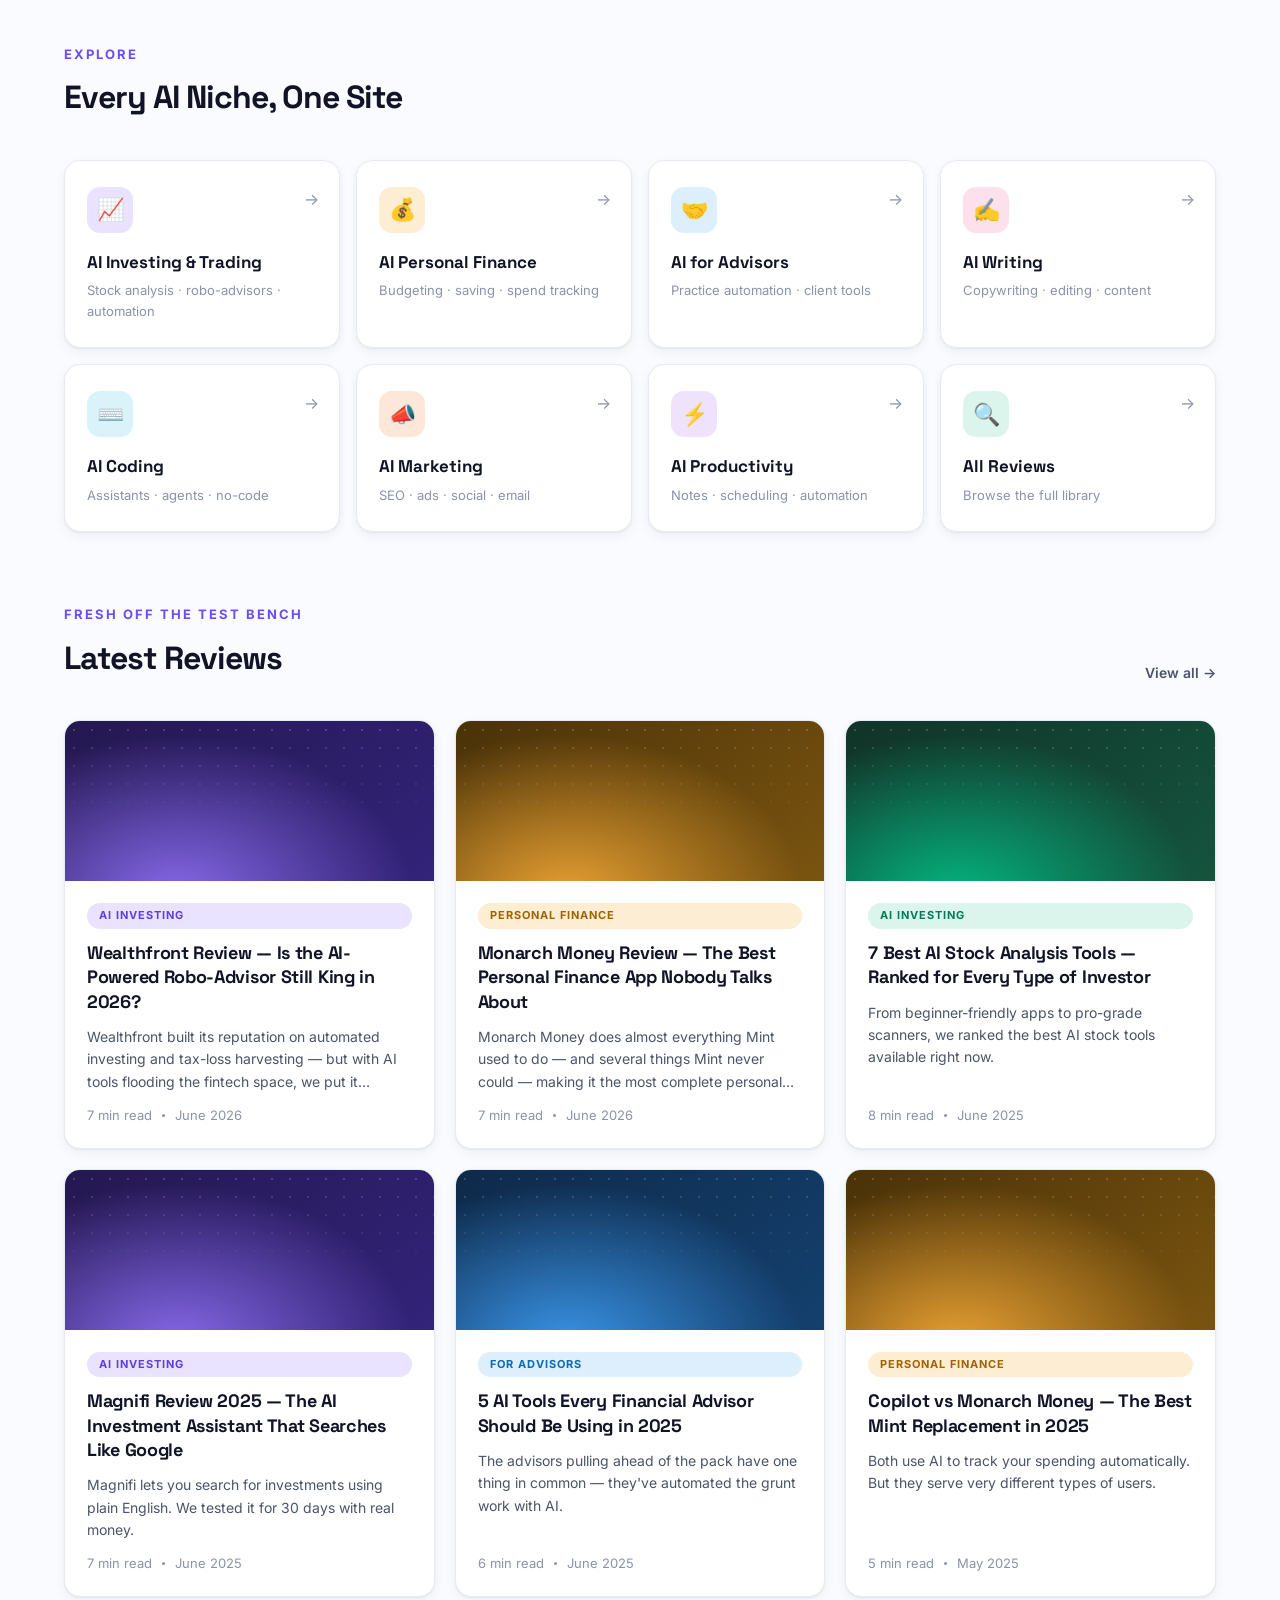
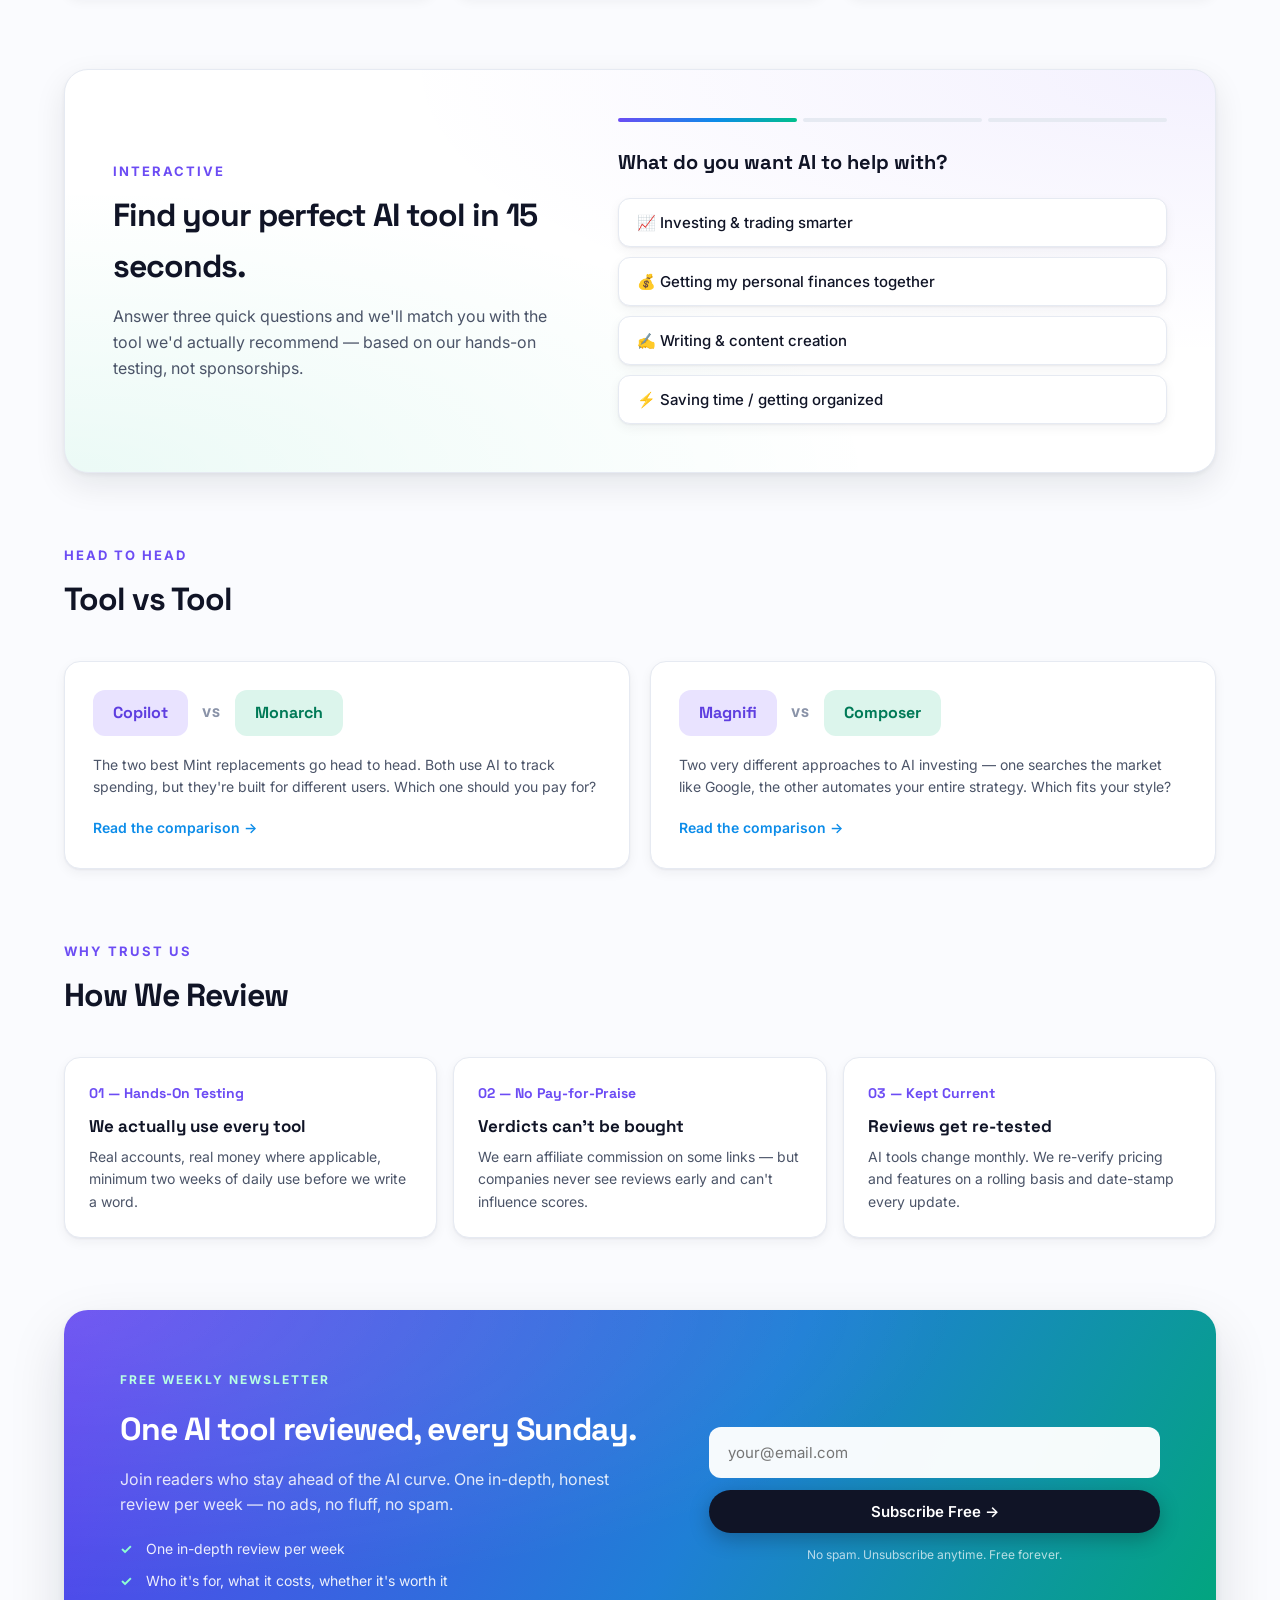
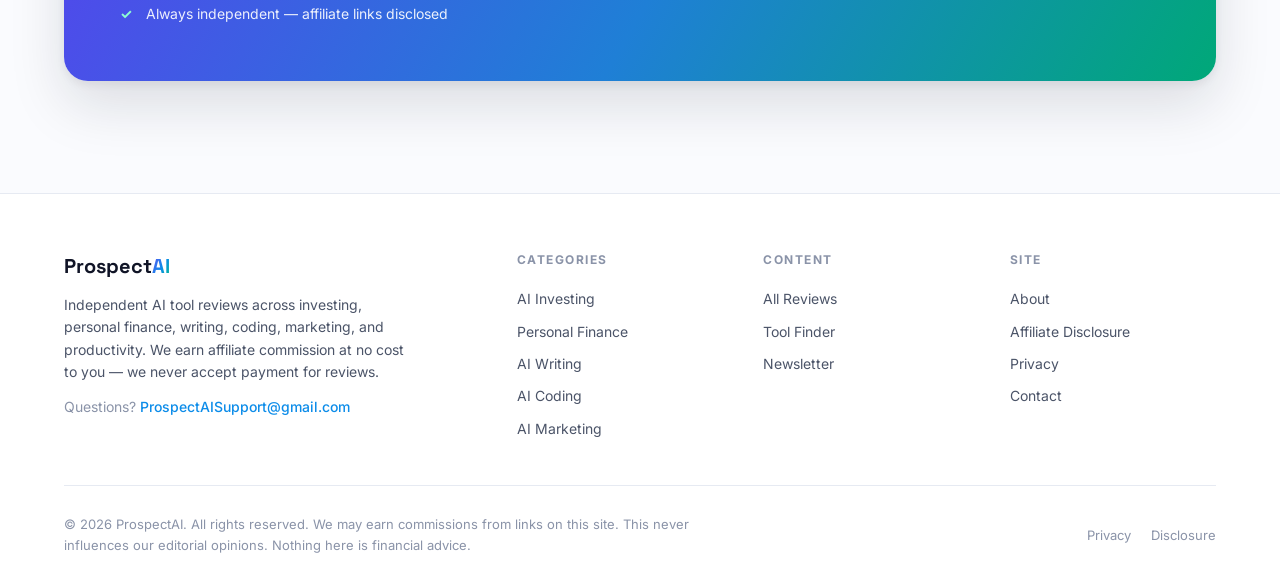
==== commit 18bdaccb: "New article: Wealthfront Review — Is the AI-Powered Robo-Advisor Still King in 2026?" ====
--- a/index.html
+++ b/index.html
@@ -76,11 +76,11 @@
   <div class="ticker">
     <div class="ticker-track">
       <!-- TICKER:START -->
-      <a href="articles/monarch-money-review-best-personal-finance-app.html" class="ticker-item"><b>NEW</b> Monarch Money Review — The Best Personal Finance App Nobody Talks About</a>
+      <a href="articles/wealthfront-review-ai-robo-advisor-2026.html" class="ticker-item"><b>NEW</b> Wealthfront Review — Is the AI-Powered Robo-Advisor Still King in 2026?</a>
+      <a href="articles/monarch-money-review-best-personal-finance-app.html" class="ticker-item"><b>REVIEW</b> Monarch Money Review — The Best Personal Finance App Nobody Talks About</a>
       <a href="articles/best-ai-stock-analysis-tools.html" class="ticker-item"><b>REVIEW</b> 7 Best AI Stock Analysis Tools — Ranked for Every Type of Investor</a>
       <a href="articles/magnifi-review.html" class="ticker-item"><b>REVIEW</b> Magnifi Review 2025 — The AI Investment Assistant That Searches Like Google</a>
       <a href="articles/ai-tools-for-financial-advisors.html" class="ticker-item"><b>REVIEW</b> 5 AI Tools Every Financial Advisor Should Be Using in 2025</a>
-      <a href="articles/copilot-vs-monarch.html" class="ticker-item"><b>VS</b> Copilot vs Monarch Money — The Best Mint Replacement in 2025</a>
       <!-- TICKER:END -->
     </div>
   </div>
@@ -215,6 +215,15 @@
       </div>
       <div class="articles-grid reveal">
         <!-- LATEST:START -->
+        <a href="articles/wealthfront-review-ai-robo-advisor-2026.html" class="article-card">
+          <div class="article-thumb thumb-investing"></div>
+          <div class="article-body">
+            <span class="tag tag-investing">AI Investing</span>
+            <h3 class="article-headline">Wealthfront Review — Is the AI-Powered Robo-Advisor Still King in 2026?</h3>
+            <p class="article-excerpt">Wealthfront built its reputation on automated investing and tax-loss harvesting — but with AI tools flooding the fintech space, we put it through its paces to see if it still earns a place in your portfolio.</p>
+            <div class="card-meta"><span>7 min read</span><div class="meta-dot"></div><span>June 2026</span></div>
+          </div>
+        </a>
         <a href="articles/monarch-money-review-best-personal-finance-app.html" class="article-card">
           <div class="article-thumb thumb-budgeting"></div>
           <div class="article-body">
@@ -258,15 +267,6 @@
             <h3 class="article-headline">Copilot vs Monarch Money — The Best Mint Replacement in 2025</h3>
             <p class="article-excerpt">Both use AI to track your spending automatically. But they serve very different types of users.</p>
             <div class="card-meta"><span>5 min read</span><div class="meta-dot"></div><span>May 2025</span></div>
-          </div>
-        </a>
-        <a href="articles/composer-review.html" class="article-card">
-          <div class="article-thumb thumb-trading"></div>
-          <div class="article-body">
-            <span class="tag tag-trading">AI Investing</span>
-            <h3 class="article-headline">Composer Review — Build Automated Trading Strategies Without Code</h3>
-            <p class="article-excerpt">Composer lets you describe a trading strategy in plain English and it builds it for you. We ran it live for a month.</p>
-            <div class="card-meta"><span>6 min read</span><div class="meta-dot"></div><span>May 2025</span></div>
           </div>
         </a>
         <!-- LATEST:END -->
